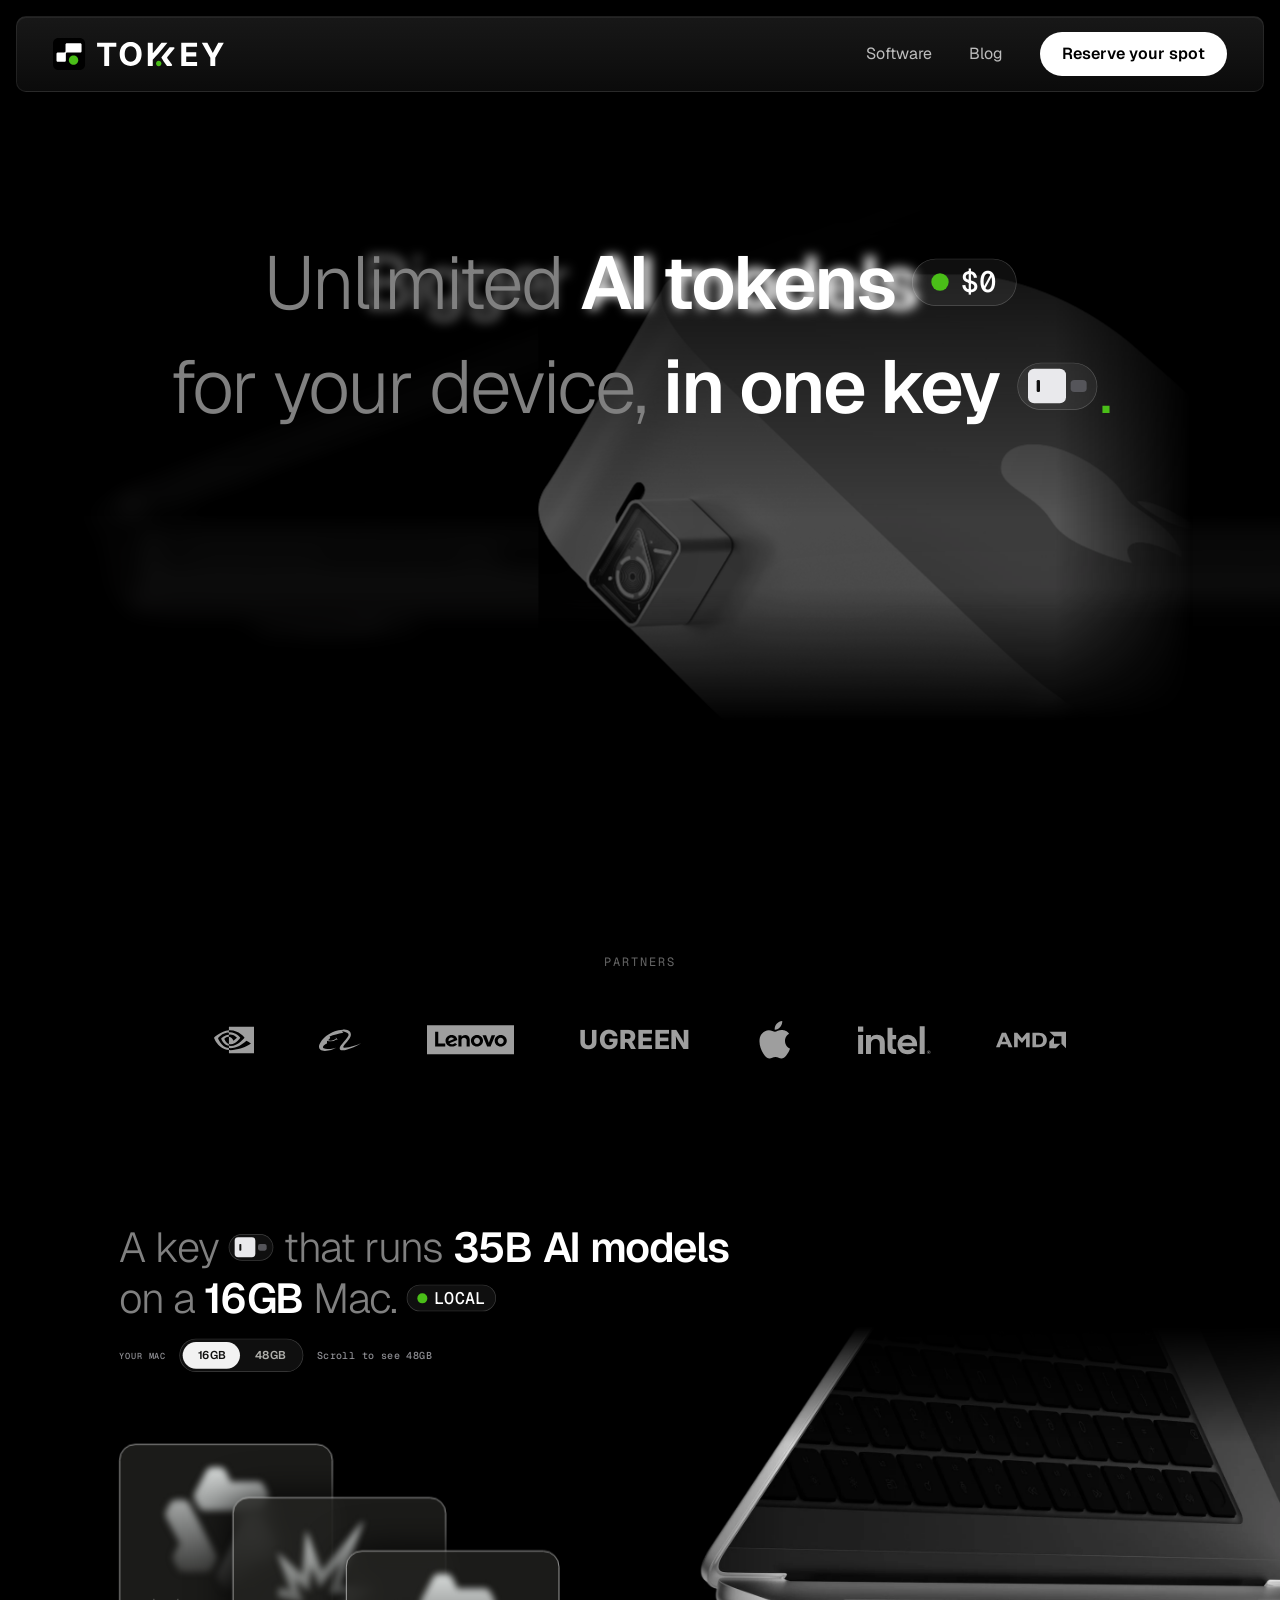
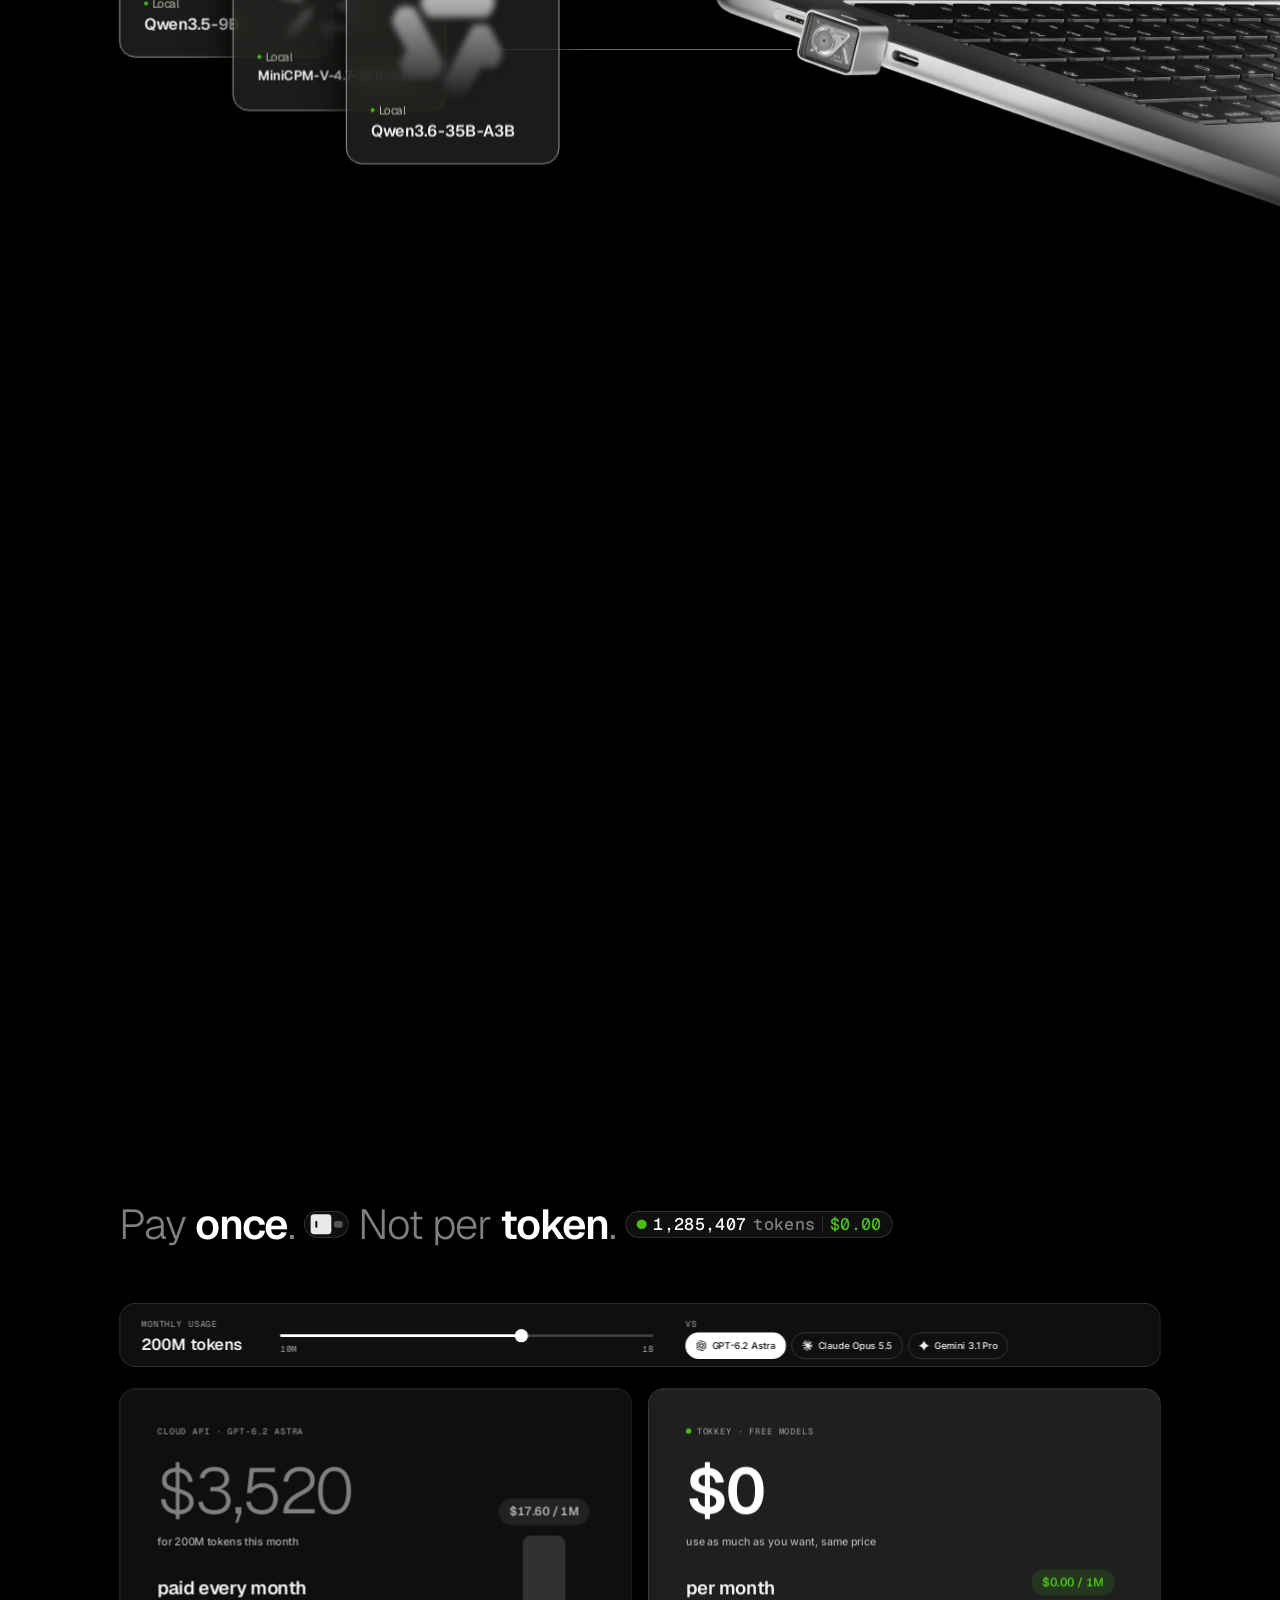
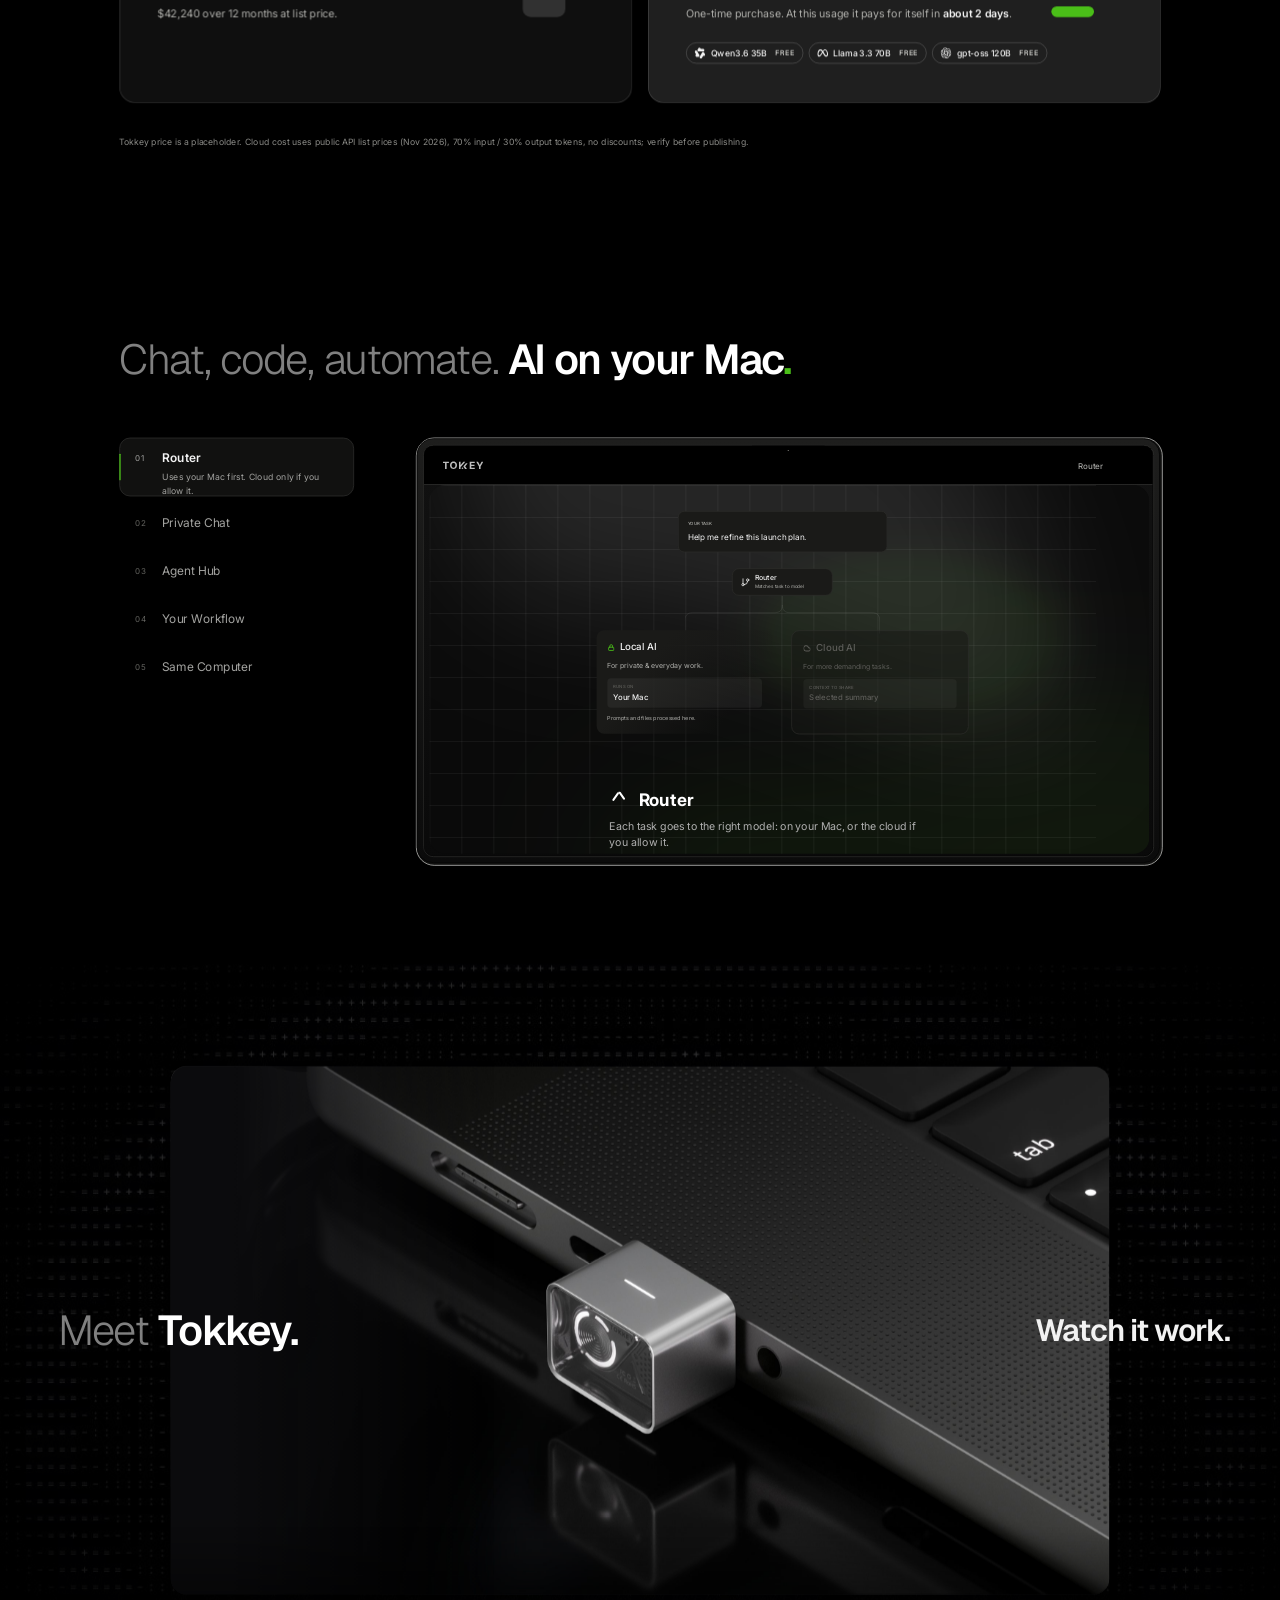
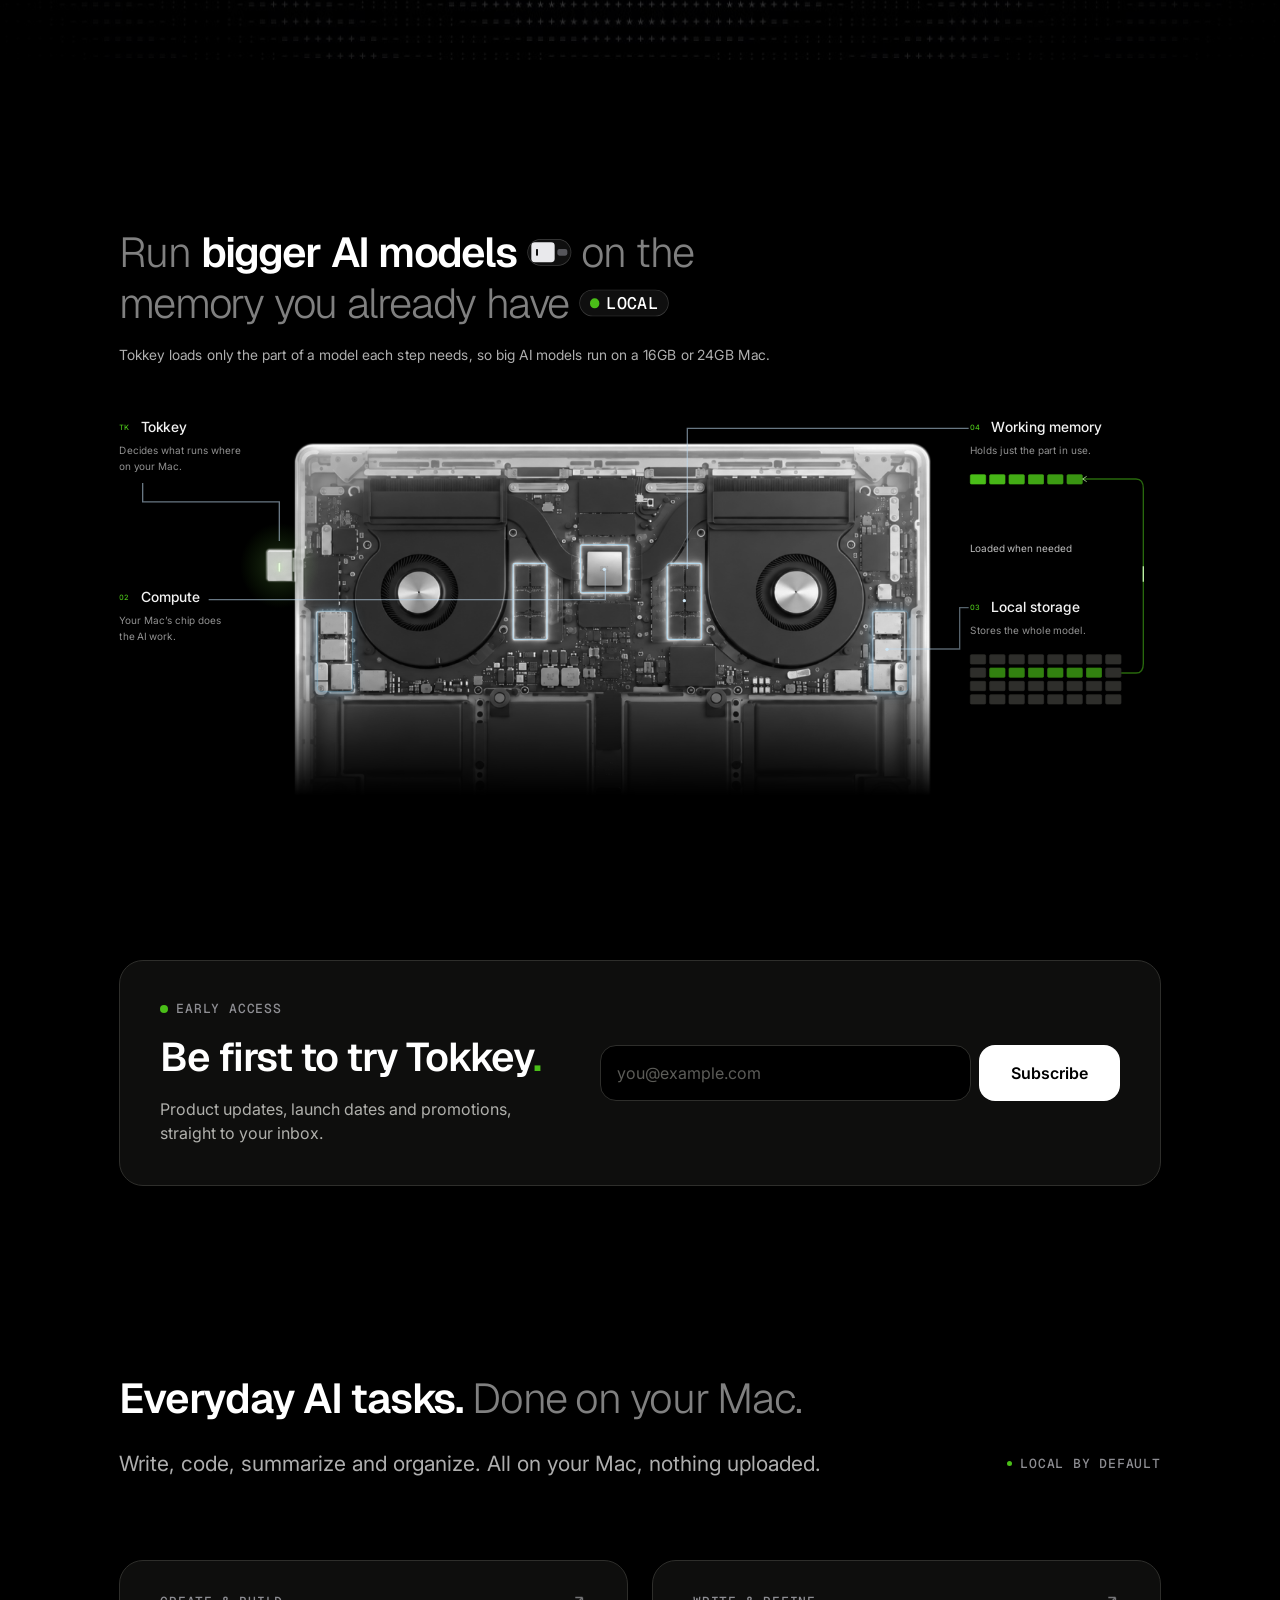
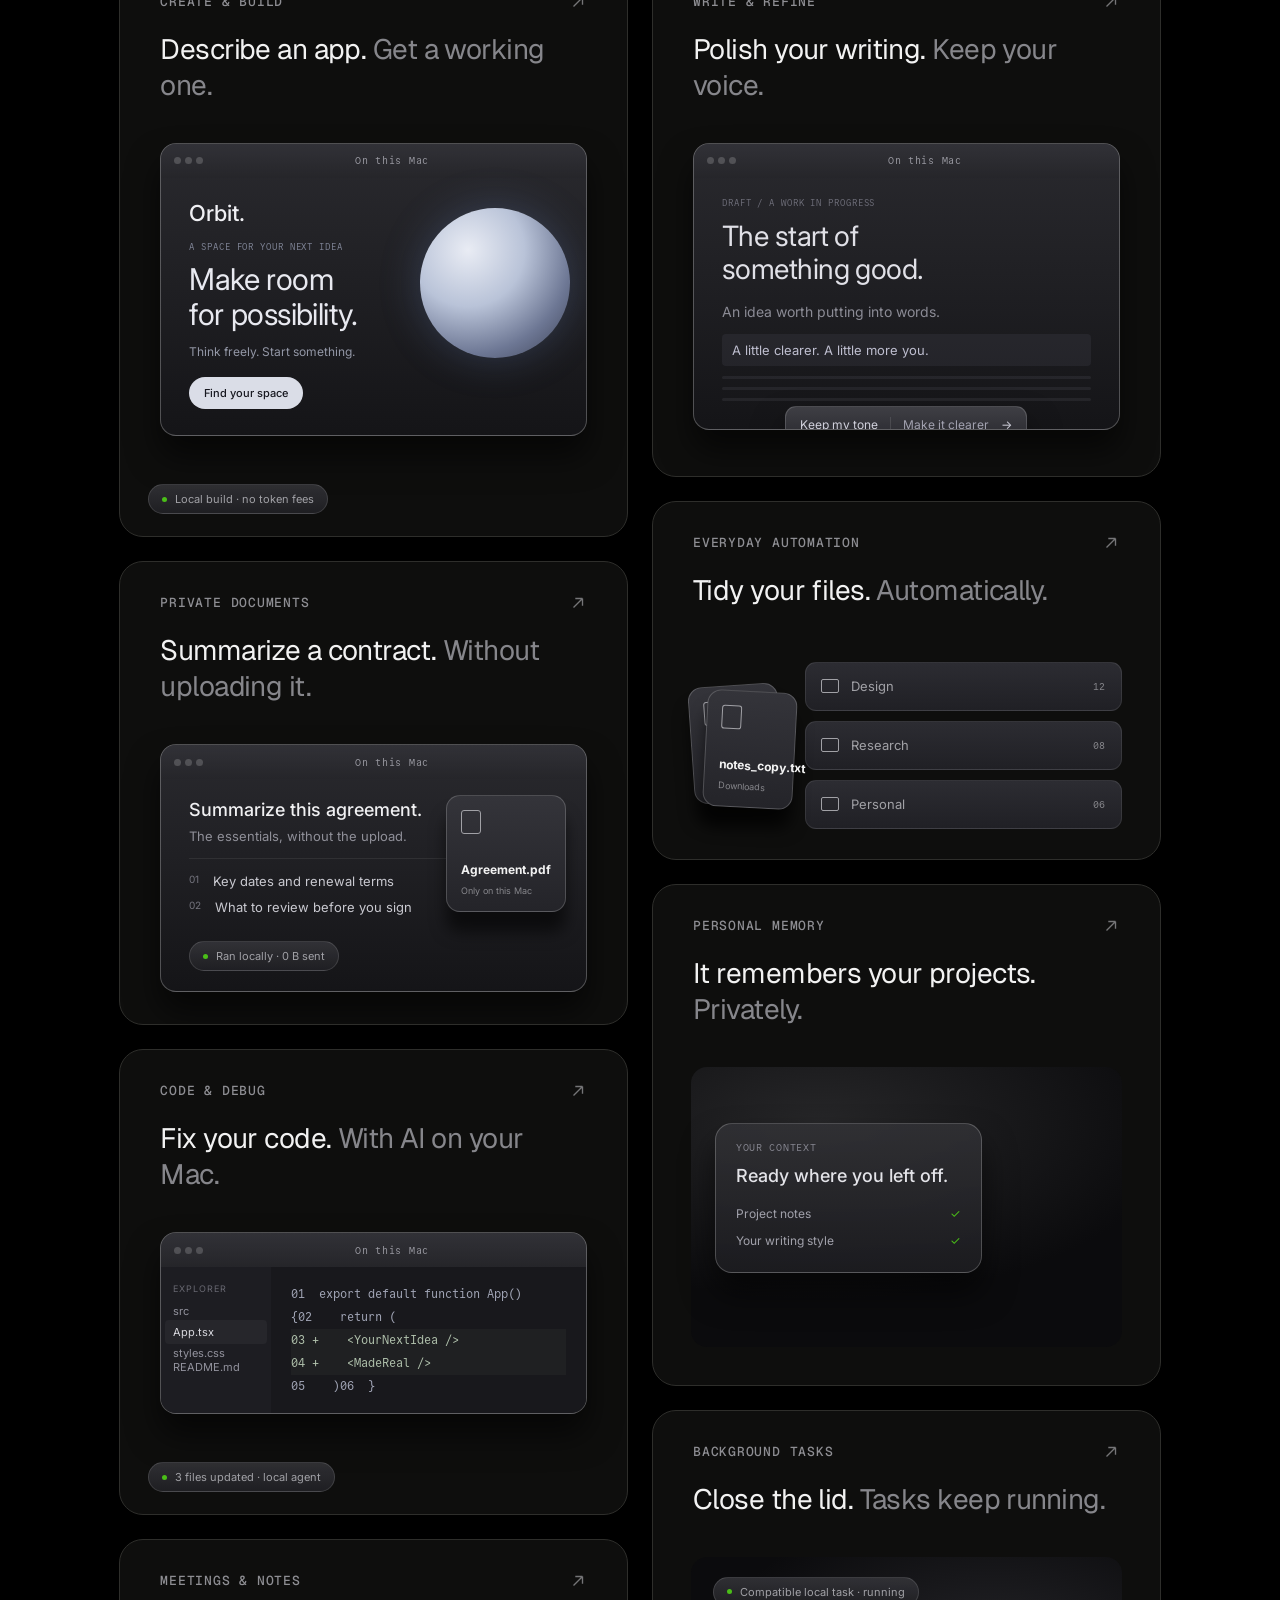
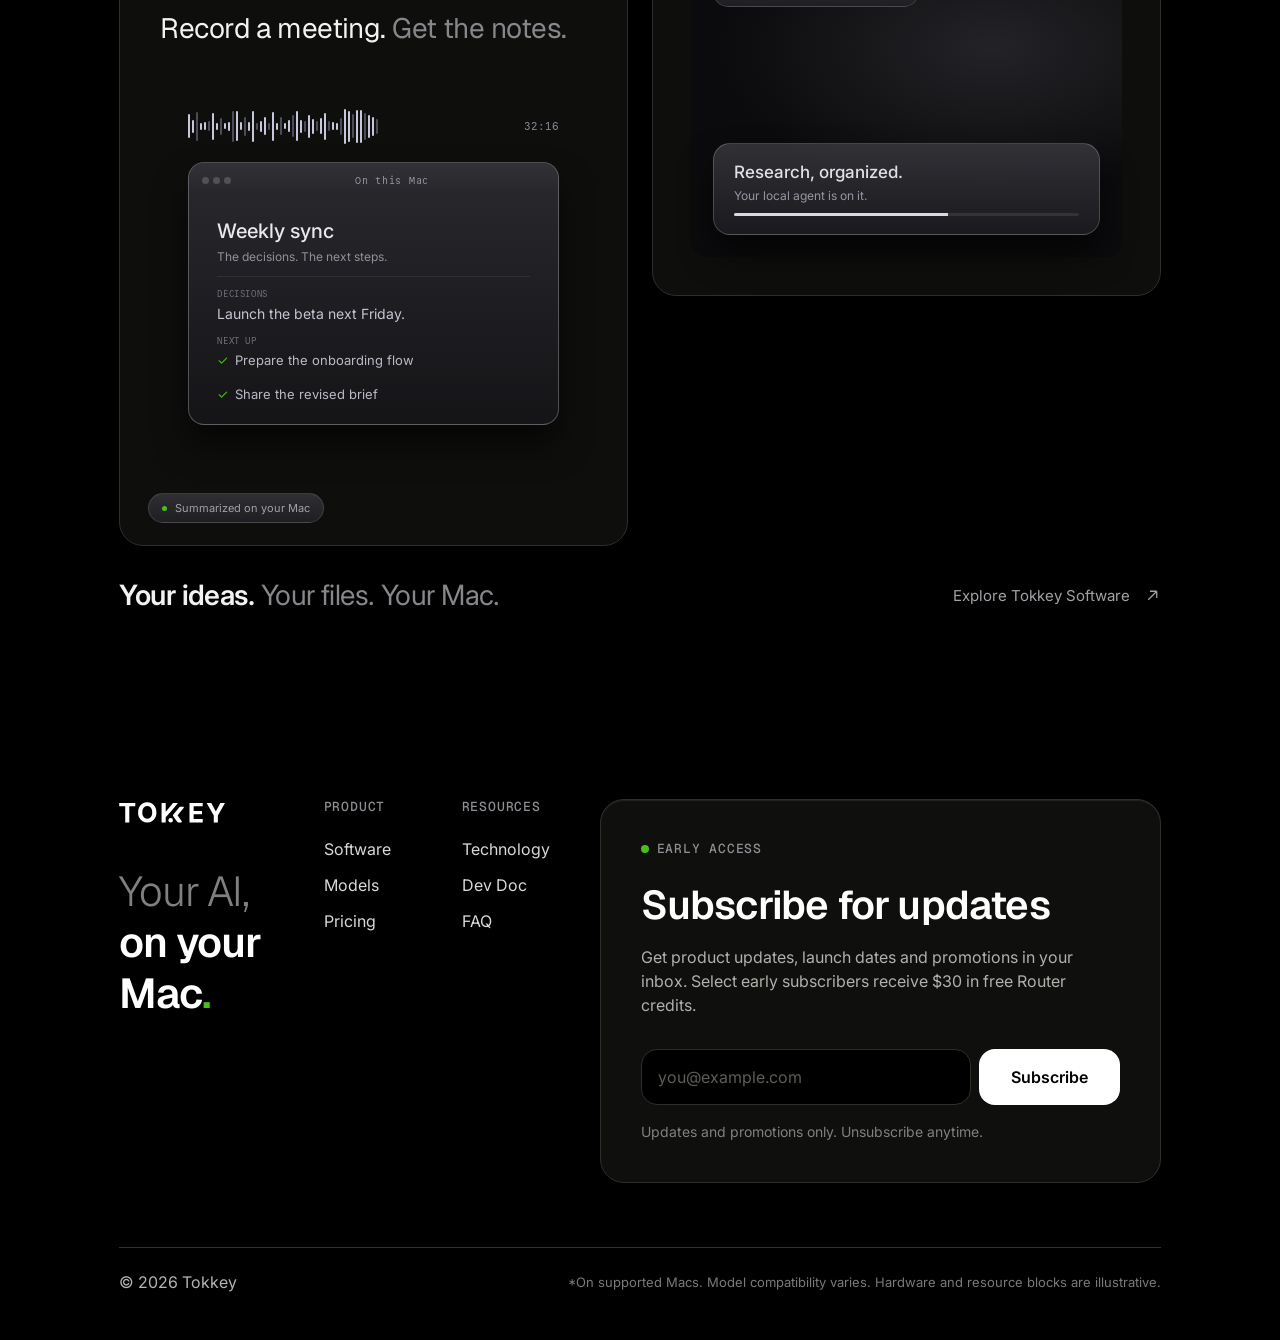
==== index.html @ 04f5c41a "Homepage v3: storyboard hero becomes the repo root Replace the root with the current homepage (Claud" ====
<!doctype html><html><head><meta charset=utf8><meta name=viewport content="width=device-width,initial-scale=1"><style>:root{color-scheme:light}body{margin:0;padding:0;font:14px -apple-system,BlinkMacSystemFont,sans-serif;background:#fff;color:#000}img{max-width:100%}[hidden]:not([hidden=until-found i]){display:none!important}
/* hero v4: Mac mini-style hero. Lid opens, camera pushes in on the key, cross-fades to the hand shot */
.t1{font-size:clamp(36px,5.8vw,108px)!important}
#hxB{position:absolute;inset:0;z-index:5;pointer-events:none;opacity:1}
#hxP{position:absolute;left:0;top:0;max-width:none;opacity:0;transform-origin:51.5% 49.2%;will-change:transform,opacity,filter}
#hxS{position:absolute;left:50%;bottom:6vh;transform:translateX(-50%);width:max-content;max-width:92vw;text-align:center;padding:20px 64px;background:radial-gradient(closest-side,rgba(0,0,0,.75),rgba(0,0,0,0))}
#hxS p{margin:0;opacity:0;text-shadow:0 2px 28px #000}
.hx-sl{font:600 clamp(22px,2.3vw,40px)/1.15 'Geist','Inter',sans-serif;letter-spacing:-.02em;color:#fff}
.hx-sl .gr{color:#4ABE18}
.hx-co{margin-top:10px!important;font:400 clamp(14px,1.1vw,18px)/1.4 'Inter',sans-serif;color:rgba(242,242,242,.7)}
#hxP{-webkit-mask-image:linear-gradient(to right,transparent 0,#000 14%);mask-image:linear-gradient(to right,transparent 0,#000 14%)}
@media (max-width:1023px){
 #awrap{display:none}
 #hxP{opacity:1;width:190vw;left:-47.85vw;top:calc(58svh - 52.19vw);transform:none}
 #hxS{bottom:84px;padding:12px 24px}#hxS p{opacity:1!important}
}
</style><link rel="stylesheet" href="https://fonts.googleapis.com/css2?family=Playfair+Display:ital,wght@0,400;1,400&family=Cormorant+Garamond:ital,wght@0,300;1,300&family=EB+Garamond:ital,wght@0,400;1,400&family=Bodoni+Moda:ital,opsz,wght@0,6..96,400;1,6..96,400&family=DM+Serif+Display:ital@0;1&family=Josefin+Slab:wght@300&family=Space+Grotesk:wght@300&family=Bebas+Neue&family=Courier+Prime:ital,wght@0,400;1,400&display=swap"><link href="https://fonts.googleapis.com/css2?family=Geist:wght@300;600&family=Geist+Mono:wght@500&family=Roboto+Mono:wght@400&display=swap" rel="stylesheet"></head><body>
<!doctype html><html lang="en"><head><meta charset="utf-8"><meta name="viewport" content="width=device-width,initial-scale=1">
<title>Tokkey — Own your intelligence</title>
<link href="https://fonts.googleapis.com/css2?family=Inter:wght@300;400;500;600;700&display=swap" rel="stylesheet">
<style>
@font-face{font-family:'Commit Mono';src:url('fonts/CommitMono-400-Regular.otf') format('opentype');font-weight:400;font-style:normal;font-display:swap}
@font-face{font-family:'Commit Mono';src:url('fonts/CommitMono-400-Italic.otf') format('opentype');font-weight:400;font-style:italic;font-display:swap}
@font-face{font-family:'Commit Mono';src:url('fonts/CommitMono-700-Regular.otf') format('opentype');font-weight:700;font-style:normal;font-display:swap}
@font-face{font-family:'Commit Mono';src:url('fonts/CommitMono-700-Italic.otf') format('opentype');font-weight:700;font-style:italic;font-display:swap}

:root{--g:#4ABE18;--gl:#C6F24E;--mu:#A1A1A6;--ai:linear-gradient(100deg,#FF9A62 0%,#FF5E9C 28%,#B678FF 55%,#5E9BFF 78%,#4FE3D4 100%);--mono:'Commit Mono',ui-monospace,monospace}
*{box-sizing:border-box;margin:0}html{background:#000;scroll-behavior:auto}
body{background:#000;color:#F5F5F7;font-family:Inter,system-ui,sans-serif;-webkit-font-smoothing:antialiased;overflow-x:hidden}
a{color:inherit;text-decoration:none}
nav{position:fixed;top:0;left:0;right:0;height:88px;padding:16px 48px 0;display:flex;align-items:center;z-index:60;color:#fff}
nav .logo{height:30px;display:block}nav ul{display:flex;gap:36px;list-style:none;margin-left:auto;margin-right:40px;font-size:15px}nav ul a{opacity:.72}nav ul a:hover{opacity:1}
.btn{display:inline-flex;align-items:center;gap:8px;height:44px;padding:0 22px;border-radius:99px;background:#fff;color:#111;font-weight:500;font-size:14.5px;border:0;cursor:pointer;font-family:inherit}
.btn.g{background:var(--gl);color:#13200A;box-shadow:0 0 50px rgba(198,242,78,.35)}
.btn.o{background:rgba(255,255,255,.1);color:#fff;border:1px solid rgba(255,255,255,.22);backdrop-filter:blur(20px)}
.ai{background:linear-gradient(95deg,#f3f7ff 0%,#bcd7ff 26%,#8fbfff 42%,#f6f9ff 62%,#ffffff 78%,#cfe2ff 100%);-webkit-background-clip:text;background-clip:text;color:transparent}
.gr{color:var(--gl)}
.mono{font:11.5px var(--mono);letter-spacing:.14em;text-transform:uppercase;color:var(--mu)}
.glass{background:linear-gradient(150deg,rgba(255,255,255,.12),rgba(255,255,255,.04));border:1px solid rgba(255,255,255,.16);backdrop-filter:blur(28px) saturate(1.4);-webkit-backdrop-filter:blur(28px) saturate(1.4);box-shadow:inset 0 1px 0 rgba(255,255,255,.2),0 30px 80px rgba(0,0,0,.5)}
.pin{position:relative}.st{position:sticky;top:0;height:100vh;overflow:hidden}
h1,h2{font-weight:600;letter-spacing:-.045em;line-height:1.02}
/* ---------- S1 + S2 ---------- */
#sx{height:100vh}
#A,#B{position:absolute;inset:0}
#A svg{position:absolute;inset:0;width:100%;height:100%}
#awrap{position:absolute;inset:0;will-change:transform}
.t1{position:absolute;left:0;right:0;top:36%;text-align:center;font-size:clamp(44px,7.6vw,128px);opacity:0;transform:translateY(24px);filter:blur(10px);will-change:opacity,transform}
.cap{position:absolute;left:0;right:0;bottom:7vh;text-align:center}
.heroin{position:absolute;left:0;right:0;top:15vh;text-align:center}
.heroin h1{font-size:clamp(18px,1.6vw,24px);font-weight:500;letter-spacing:-.01em;color:#d8d8dc}
.hint{position:absolute;left:50%;bottom:28px;transform:translateX(-50%);width:1px;height:46px;background:linear-gradient(#fff,transparent);opacity:.5;animation:hn 2s infinite}@keyframes hn{50%{transform:translateX(-50%) scaleY(.5)}}
#B{opacity:0}
#B .pers{position:absolute;inset:0;perspective:1700px;overflow:hidden}
.deck{position:absolute;left:50%;top:64%;width:1500px;height:900px;margin:-450px 0 0 -750px;transform:rotateX(56deg) rotateZ(-33deg);transform-style:preserve-3d;border-radius:46px;background:linear-gradient(135deg,#2b2b2e,#161618 60%);border:1px solid rgba(255,255,255,.13);box-shadow:0 0 0 2px #000,0 80px 140px rgba(0,0,0,.8)}
.keys{position:absolute;left:110px;top:70px;right:60px;height:520px;display:grid;grid-template-columns:repeat(14,1fr);grid-template-rows:repeat(6,1fr);gap:14px}
.keys i{border-radius:12px;background:linear-gradient(#17171a,#0b0b0c);box-shadow:0 3px 0 #000,inset 0 1px 0 rgba(255,255,255,.1)}
.keys i.f{height:60%;align-self:end}
.pad{position:absolute;left:520px;top:640px;width:520px;height:210px;border-radius:22px;background:linear-gradient(#1d1d20,#131315);border:1px solid rgba(255,255,255,.09)}
.port{position:absolute;left:-2px;top:250px;width:10px;height:70px;border-radius:5px;background:#050505}
.tk3{position:absolute;left:-130px;top:215px;width:150px;height:140px;transform-style:preserve-3d;transform:translateZ(46px)}
.tk3 .ff,.tk3 .fl{position:absolute}
.tk3 .top{position:absolute;inset:0;transform:translateZ(44px);border-radius:16px;background:linear-gradient(135deg,#e7e7ea,#a9a9ae 60%,#cfcfd3);box-shadow:inset 0 0 0 1px rgba(255,255,255,.4)}
.tk3 .end{position:absolute;left:0;top:0;width:140px;height:88px;transform-origin:0 0;transform:translateZ(44px) rotateY(0) ;}
#tkB{position:absolute;width:120px;height:120px;margin:-60px 0 0 -60px;z-index:4;left:57%;top:63%;pointer-events:none}
.cube{position:absolute;inset:0;border-radius:22px;background:linear-gradient(145deg,#f0f0f2,#9c9ca2 55%,#c9c9ce);box-shadow:inset 0 0 0 1px rgba(255,255,255,.5),0 24px 60px rgba(0,0,0,.7)}
.cube:before{content:"";position:absolute;inset:14px;border-radius:14px;background:linear-gradient(145deg,rgba(40,44,42,.92),rgba(10,12,11,.96));box-shadow:inset 0 0 0 1px rgba(255,255,255,.25)}
.cube b{position:absolute;left:50%;top:50%;width:44px;height:44px;margin:-22px 0 0 -22px;border-radius:50%;border:4px solid #fff;border-top-color:transparent;transform:rotate(-30deg);z-index:2;opacity:.95}
.cube em{position:absolute;left:50%;top:50%;width:10px;height:10px;margin:-5px 0 0 -5px;border-radius:50%;background:#C6F24E;box-shadow:0 0 16px #C6F24E;z-index:2}
#tkB .halo{position:absolute;left:50%;top:50%;width:520px;height:520px;margin:-260px 0 0 -260px;border-radius:50%;background:radial-gradient(circle,rgba(255,255,255,.5),rgba(255,255,255,0) 62%);opacity:0;z-index:-1}
.t2{position:absolute;left:7vw;top:15vh;font-size:clamp(40px,5.6vw,96px);opacity:0}
.ag{position:absolute;left:0;top:0;display:flex;align-items:center;gap:10px;padding:10px 18px 10px 10px;border-radius:99px;font-size:15px;font-weight:500;white-space:nowrap;opacity:0;z-index:5;will-change:transform,opacity}
.ag i{width:30px;height:30px;border-radius:50%;display:grid;place-items:center;font:600 12px var(--mono);font-style:normal;color:#0b0b0b}
/* ---------- S3 ---------- */
#s3{height:560vh}
#s3 .st{background:#000}
.wp{position:absolute;inset:0;opacity:.0}
.blob{position:absolute;border-radius:50%;filter:blur(120px)}
.lapwrap{position:absolute;left:50%;top:50%;width:min(1020px,76vw);transform:translate(-50%,-50%);perspective:2400px}
.lid{aspect-ratio:16/10.4;border:2px solid rgba(255,255,255,.2);border-bottom:0;border-radius:26px 26px 0 0;padding:14px;position:relative;transform-origin:50% 100%;background:rgba(255,255,255,.015);box-shadow:inset 0 0 0 1px rgba(0,0,0,.8),0 0 120px rgba(94,155,255,.12)}
.notch{position:absolute;left:50%;top:0;width:12%;height:22px;margin-left:-6%;background:#000;border-radius:0 0 12px 12px;border:1px solid rgba(255,255,255,.14);border-top:0;z-index:3}
.scr{position:absolute;inset:14px;border-radius:14px;overflow:hidden;background:radial-gradient(60% 70% at 15% 20%,rgba(94,155,255,.22),transparent 70%),radial-gradient(50% 60% at 85% 30%,rgba(182,120,255,.2),transparent 70%),radial-gradient(60% 50% at 60% 100%,rgba(79,227,212,.18),transparent 70%)}
.menubar{position:absolute;left:0;right:0;top:0;height:24px;padding:0 18px;display:flex;gap:16px;align-items:center;font-size:11px;color:#e8e8ec;opacity:.85;z-index:2}
.ui{position:absolute;left:3%;right:3%;top:44px;bottom:4%;display:grid;grid-template-columns:19% 40% 1fr;gap:12px}
.pn{border-radius:16px;padding:16px;font-size:12px;overflow:hidden}
.pn .h{font:10px var(--mono);letter-spacing:.1em;color:var(--mu);text-transform:uppercase;margin-bottom:12px}
.ses div{padding:8px 10px;border-radius:9px;color:#cfcfd4}.ses div.on{background:rgba(255,255,255,.12);color:#fff}
.bub{align-self:flex-end;background:rgba(255,255,255,.92);color:#111;padding:9px 14px;border-radius:14px;max-width:80%;margin-left:auto}
.chat{display:flex;flex-direction:column;gap:12px}.chat p{color:#cfcfd4;line-height:1.5}
.cmd{border-radius:14px;background:rgba(0,0,0,.35);border:1px solid rgba(255,255,255,.12);padding:12px 14px}
.cmd li{list-style:none;color:#d6d6da;padding:3px 0}.cmd li:before{content:"✓";color:var(--gl);margin-right:10px}
.cb{display:flex;gap:8px;margin-top:10px}.cb span{padding:6px 14px;border-radius:99px;background:rgba(255,255,255,.12)}.cb span.y{background:#fff;color:#111}
.inp{margin-top:auto;padding:12px 14px;border-radius:14px;background:rgba(255,255,255,.07);color:#8e8e94;display:flex;justify-content:space-between}
.doc h4{font-size:19px;letter-spacing:-.02em;font-weight:600;margin-bottom:6px}.doc p{color:#b9b9bf;line-height:1.5}.doc h5{font-size:12.5px;margin:14px 0 6px;font-weight:600}.doc li{list-style:none;color:#cfcfd4;padding:3px 0 3px 14px;position:relative}.doc li:before{content:"";position:absolute;left:0;top:10px;width:4px;height:4px;border-radius:50%;background:#8e8e94}
.base{height:16px;margin:0 -3%;border-radius:0 0 20px 20px;background:linear-gradient(#3a3a3e,#1b1b1d);border-top:1px solid rgba(255,255,255,.25);position:relative}.base:after{content:"";position:absolute;left:42%;right:42%;top:0;height:6px;border-radius:0 0 8px 8px;background:#0b0b0c}
.tasks{position:absolute;right:-1.5%;bottom:-6%;width:min(560px,50%);border-radius:22px;padding:8px;z-index:5}
.tk{display:flex;align-items:center;gap:12px;padding:12px 14px;border-radius:16px;background:rgba(255,255,255,.06);margin-bottom:6px;font-size:13px}
.tk b{font-weight:600;font-size:14px}.tk .m{display:flex;gap:16px;margin-top:8px;color:#9a9aa2;font-size:11.5px;align-items:center}.tk .m span em{font-style:normal;color:#fff;margin-left:6px}
.tk .sq{margin-left:auto;width:26px;height:26px;border-radius:8px;background:rgba(255,255,255,.14)}
.ct{font-size:13px;color:#9a9aa2;padding:8px 14px 10px}
.t3{position:absolute;left:0;right:0;top:9vh;text-align:center;font-size:clamp(34px,4.6vw,76px)}
/* ---------- S4 ---------- */
#s4{height:100vh}
.g4{position:absolute;inset:0;display:grid;grid-template-columns:minmax(300px,.8fr) 1.3fr;gap:3vw;align-items:center;padding:100px 5vw 40px}
.tags{display:grid;gap:14px}
.tag{border-radius:28px;padding:22px 26px;border:1px solid rgba(255,255,255,.14);background:rgba(255,255,255,.04);cursor:pointer;transition:.4s;backdrop-filter:blur(16px)}
.tag b{display:flex;align-items:center;gap:12px;font-size:clamp(19px,1.7vw,25px);letter-spacing:-.025em;font-weight:600;opacity:.6;transition:.3s}
.tag b i{width:8px;height:8px;border-radius:50%;background:#555;transition:.3s}
.tag p{max-height:0;opacity:0;overflow:hidden;color:#b9b9c0;line-height:1.5;font-size:15px;transition:.45s;margin:0}
.tag.on{background:rgba(255,255,255,.1);border-color:rgba(255,255,255,.32);box-shadow:0 30px 80px rgba(0,0,0,.5)}.tag.on b{opacity:1}.tag.on b i{background:var(--gl);box-shadow:0 0 14px var(--gl)}.tag.on p{max-height:120px;opacity:1;margin-top:12px}
.pro{font:600 10px var(--mono);padding:3px 8px;border-radius:99px;background:var(--ai);color:#000;margin-left:4px}
.vis{position:relative;height:min(64vh,640px)}
.lidtop{position:absolute;left:6%;right:2%;top:6%;bottom:6%;border-radius:30px;background:linear-gradient(150deg,#5a5a5e,#3c3c40 55%,#505054);border:1px solid rgba(255,255,255,.18);box-shadow:0 60px 120px rgba(0,0,0,.7),inset 0 1px 0 rgba(255,255,255,.3);overflow:hidden}
.tkside{position:absolute;left:0;top:44%;width:74px;height:74px;margin-top:-37px;z-index:5}
.tkside .cube{border-radius:14px}.tkside .cube:before{inset:9px;border-radius:9px}.tkside .cube b{width:26px;height:26px;margin:-13px 0 0 -13px;border-width:3px}.tkside .cube em{width:7px;height:7px}
.ring{position:absolute;left:0;top:44%;width:220px;height:220px;margin:-110px 0 0 -73px;border-radius:50%;pointer-events:none;z-index:4;transition:opacity .6s}
.sp{position:absolute;inset:0;opacity:0;transition:opacity .6s;padding:6%;display:flex;flex-direction:column;justify-content:center}
.sp.on{opacity:1}
.mb{margin:12px 0}.mb .l{display:flex;justify-content:space-between;font-size:14px;margin-bottom:8px;color:#e8e8ec}.mb .l span{color:#a1a1a6}
.bar{height:12px;border-radius:9px;background:rgba(255,255,255,.12);overflow:hidden}.bar i{display:block;height:100%;border-radius:9px;background:linear-gradient(90deg,#8ED64A,#4ABE18)}.bar.x i{background:rgba(255,255,255,.35)}
.st4{display:grid;gap:10px}.st4 div{display:flex;align-items:center;gap:14px;padding:14px 18px;border-radius:16px;background:rgba(0,0,0,.28);border:1px solid rgba(255,255,255,.1);font-size:15px}.st4 em{font-style:normal;margin-left:auto;font:11px var(--mono);color:#a1a1a6}.st4 i{width:12px;height:12px;border-radius:50%}
.big{font-size:clamp(34px,4vw,60px);letter-spacing:-.04em;font-weight:600;line-height:1.05}
.chip{display:inline-flex;gap:8px;align-items:center;padding:8px 14px;border-radius:99px;background:rgba(0,0,0,.35);border:1px solid rgba(255,255,255,.14);font:11.5px var(--mono);letter-spacing:.08em;text-transform:uppercase}.chip i{width:7px;height:7px;border-radius:50%;background:var(--gl);box-shadow:0 0 10px var(--gl);animation:pu 1.6s infinite}@keyframes pu{50%{opacity:.3}}
.mem{display:grid;grid-template-columns:repeat(3,1fr);gap:10px;margin-top:16px}.mem div{padding:14px;border-radius:14px;background:rgba(0,0,0,.28);border:1px solid rgba(255,255,255,.1);font-size:12.5px;color:#cfcfd4}.mem div b{display:block;color:#fff;font-size:14px;margin-bottom:4px}
/* ---------- S5/S6 light ---------- */
.lt{background:#dcdcdf;color:#111}.lt .st{background:radial-gradient(80% 70% at 50% 40%,#e9e9ec,#d3d3d7)}
.lt h2{font-size:clamp(40px,6.2vw,104px);color:#111;position:absolute;left:4.5vw;top:104px;z-index:3}
.seg{position:absolute;left:50%;bottom:6vh;transform:translateX(-50%);display:flex;gap:8px;z-index:6;padding:6px;border-radius:99px;background:rgba(255,255,255,.55);backdrop-filter:blur(20px);border:1px solid rgba(0,0,0,.08)}
.seg button{height:42px;padding:0 24px;border-radius:99px;border:0;background:transparent;color:#555;font:500 15px Inter,sans-serif;cursor:pointer;transition:.25s}
.seg button.on{background:#111;color:#fff}.seg a{display:inline-flex;align-items:center;height:42px;padding:0 22px;color:#555;font-size:15px;font-weight:500}
#s6{height:340vh}#sr{height:300vh}
.td{position:absolute;left:41%;top:64%;width:min(820px,56vw);transform:translate(-50%,-50%)}.td svg{width:100%;display:block;overflow:visible}
.td .dim{transition:opacity .5s}.hl{opacity:0}
.sl{position:absolute;right:4.5vw;font-size:clamp(20px,2.2vw,34px);font-weight:600;letter-spacing:-.03em;color:#111;display:flex;align-items:center;gap:12px;opacity:0;z-index:3}
.sl i{width:10px;height:10px;border-radius:50%;background:#4ABE18;box-shadow:0 0 14px #4ABE18}.sl.bad i{background:#bbb;box-shadow:none}
.sl small{display:block;font:11.5px var(--mono);letter-spacing:.12em;text-transform:uppercase;color:#777;font-weight:400;margin-top:4px}
.lap6{position:absolute;left:50%;top:63%;width:min(640px,46vw);aspect-ratio:16/10.2;transform:translate(-50%,-50%);border-radius:22px;background:linear-gradient(135deg,#7b7b7e,#58585b 55%,#6d6d70);box-shadow:inset 0 0 0 2px rgba(255,255,255,.18),0 50px 90px rgba(0,0,0,.25)}
.lap6:after{content:"";position:absolute;inset:0;border-radius:22px;background:linear-gradient(120deg,rgba(255,255,255,.25),transparent 40%)}
.tk6{position:absolute;left:-46px;top:16%;width:70px;height:110px;border-radius:12px;background:linear-gradient(145deg,#f2f2f4,#a4a4aa 60%,#d4d4d8);box-shadow:0 14px 30px rgba(0,0,0,.3);z-index:2;transition:.5s}
.tk6:before{content:"";position:absolute;inset:10px 8px;border-radius:8px;background:#151716}.tk6 em{position:absolute;left:50%;top:50%;width:9px;height:9px;margin:-4px;border-radius:50%;background:#C6F24E;box-shadow:0 0 14px #C6F24E}
.fl6{position:absolute;z-index:4;border-radius:22px;padding:18px 20px;font-size:14px;color:#111;background:linear-gradient(150deg,rgba(255,255,255,.62),rgba(255,255,255,.28));border:1px solid rgba(255,255,255,.7);backdrop-filter:blur(26px) saturate(1.3);box-shadow:0 24px 60px rgba(0,0,0,.14);will-change:transform,opacity}
.fl6 .mono{color:#6a6a70;margin-bottom:10px}.fl6 b{font-weight:600}
.cl{display:flex;justify-content:space-between;gap:20px;padding:9px 0;border-top:1px solid rgba(0,0,0,.08);font-size:14px}.cl:first-of-type{border:0}.cl span{color:#8a8a90;font:11.5px var(--mono)}
.demo{width:min(430px,30vw);right:5vw;top:44%}.demo pre{font:13px/1.55 var(--mono);white-space:pre-wrap;color:#222;margin:0;min-height:112px}
.demo .stats{display:flex;gap:8px;margin-top:12px;flex-wrap:wrap}.demo .stats span{padding:6px 11px;border-radius:99px;background:rgba(255,255,255,.55);font:11px var(--mono);letter-spacing:.06em}.demo .stats .g{background:#C6F24E;color:#142008}
.cloud{width:min(330px,26vw);left:5vw;top:46%}.cloud2{width:min(300px,24vw);right:6vw;top:62%}
/* ---------- S7 wall ---------- */
#s7{background:#f5f5f7;color:#111;padding:140px 4.5vw 160px;position:relative}
#s7 .mono{color:#6e6e73}#s7 h2{font-size:clamp(46px,7.4vw,124px);margin:18px 0 26px;color:#111}
#s7 .why{display:grid;grid-template-columns:repeat(4,1fr);gap:0;margin:56px 0 90px;border-top:1px solid #d2d2d7}
#s7 .why div{padding:26px 24px 0 0;font-size:15px;color:#555;line-height:1.5}#s7 .why b{display:block;font-size:22px;letter-spacing:-.02em;color:#111;margin-bottom:8px}
.wall{margin-top:60px;columns:3;column-gap:20px}.q{break-inside:avoid;margin:0 0 20px;padding:22px 24px;border-radius:26px;background:#fff;border:1px solid #e3e3e8;opacity:0;transform:translateY(40px);transition:opacity .8s,transform .8s cubic-bezier(.2,.7,.2,1)}
.q.in{opacity:1;transform:none}.q .h{display:flex;align-items:center;gap:12px;margin-bottom:12px}.q .av{width:42px;height:42px;border-radius:50%;display:grid;place-items:center;font-weight:600;font-size:15px;color:#fff}
.q .h b{display:block;font-size:15.5px}.q .h span{font-size:14px;color:#86868b}.q p{font-size:16.5px;line-height:1.5;color:#222}.q .x{margin-left:auto;color:#aaa;font-size:14px}
.q.hi{background:#111;color:#fff;border-color:#111}.q.hi p{color:#f2f2f2;font-size:21px;letter-spacing:-.02em;line-height:1.35}.q.hi .h span{color:#a1a1a6}.q.hi .x{color:#666}
.note7{font:11.5px var(--mono);color:#8a8a90;letter-spacing:.06em;margin-top:34px}
/* ---------- S8 rent ---------- */
#s8{background:#000;position:relative;padding:0 0 140px}
#s8 .rent{height:240vh;position:relative}#s8 .rent .st{display:block}
#s8 h2{position:absolute;left:4.5vw;top:104px;font-size:clamp(40px,6.4vw,108px);z-index:3}
#dm{position:absolute;inset:0;width:100%;height:100%}
.rl{position:absolute;font:11.5px var(--mono);letter-spacing:.14em;text-transform:uppercase;color:#8a8a90}
.rtxt{position:absolute;left:58%;top:42%;max-width:380px;font-size:clamp(17px,1.6vw,23px);line-height:1.4;color:#e8e8ec;opacity:0}.pay{position:absolute;font-weight:600;font-size:17px;opacity:0}
.apps{position:relative;padding:150px 4.5vw 0;text-align:center}.apps h3{font-size:clamp(34px,4.6vw,72px);letter-spacing:-.045em;line-height:1.05;font-weight:600}
.agrid{position:relative;max-width:980px;margin:70px auto 0;display:grid;grid-template-columns:repeat(5,1fr);gap:22px;padding:40px;border-radius:36px;background:linear-gradient(#0e0f10,#070808);border:1px solid #1d1f20;overflow:hidden}
.agrid:before{content:"";position:absolute;inset:0;background-image:radial-gradient(rgba(255,255,255,.08) 1px,transparent 1px);background-size:22px 22px}
.ap2{position:relative;aspect-ratio:1;border-radius:22px;display:grid;place-items:center;background:#17181a;border:1px solid #26282a;font-size:12px;color:#c8c8cc;opacity:0;transform:scale(.6);transition:opacity .6s,transform .7s cubic-bezier(.2,.8,.2,1)}
.ap2.in{opacity:1;transform:none}.ap2 i{width:42%;aspect-ratio:1;border-radius:12px;display:grid;place-items:center;font:600 18px Inter;font-style:normal;color:#0b0b0b;margin-bottom:18px}.ap2 span{position:absolute;bottom:12px;left:0;right:0}
.ap2.c{grid-column:3;grid-row:2;background:linear-gradient(145deg,#2a2d2a,#101110);border-color:#4ABE18;box-shadow:0 0 70px rgba(74,190,24,.35)}.ap2.c i{background:linear-gradient(145deg,#f0f0f2,#9c9ca2)}
.apps .sub{color:#a1a1a6;font-size:19px;margin-top:22px}
@media(max-width:900px){.wall{columns:1}#s7 .why{grid-template-columns:1fr 1fr}.demo,.cloud,.cloud2{display:none}.agrid{grid-template-columns:repeat(3,1fr);padding:18px;gap:12px}.ap2.c{grid-column:2;grid-row:auto}.sl{display:none}}

/* s9 s10 faq */
#s9{background:#000;padding:140px 4.5vw 0;position:relative}
.pbox{max-width:1000px;margin:0 auto;border-radius:36px;background:linear-gradient(#141416,#0c0c0d);border:1px solid #232326;padding:70px 6vw;text-align:center}
.lk{width:64px;height:64px;margin:0 auto 34px;color:#C6F24E;filter:drop-shadow(0 0 22px rgba(198,242,78,.4))}.lk svg{width:100%;height:100%;stroke-width:1.4}
.pbox h3{font-size:clamp(26px,3vw,40px);letter-spacing:-.03em;font-weight:600}.pbox p{margin-top:22px;font-size:clamp(17px,1.7vw,24px);line-height:1.45;color:#6e6e73;font-weight:500}.pbox p b{color:#fff;font-weight:600}
#s9 h2{font-size:clamp(44px,7.4vw,124px);margin:130px 0 0;text-align:center}
.wl{background:#fff;color:#111;border-radius:36px;max-width:1100px;margin:90px auto 0;padding:80px 4vw 70px;text-align:center}
.wl h3{font-size:clamp(28px,3.4vw,48px);letter-spacing:-.035em;line-height:1.15;font-weight:600}.wl h3 span{color:#4ABE18}.wl>p{max-width:760px;margin:26px auto 0;font-size:15px;line-height:1.6;color:#666}
.pcs{display:grid;grid-template-columns:repeat(3,1fr);gap:20px;margin-top:56px;text-align:left}
.pc{border:1px solid #e4e4e8;border-radius:22px;padding:22px 22px 0;overflow:hidden;display:flex;flex-direction:column;background:#fff}.ph{display:flex;align-items:center;gap:14px}.ph u{width:48px;height:48px;border-radius:14px;background:#e8f6e4;color:#2f9a12;display:grid;place-items:center;flex:none}.ph u svg{width:26px}.ph b{font-size:18px;letter-spacing:-.02em;line-height:1.2}
.pc p{font-size:13.5px;line-height:1.55;color:#666;margin:16px 0 20px}.pv{margin-top:auto;height:150px;margin-inline:-22px;background:linear-gradient(#eef3ec,#dfe8dc);position:relative;display:grid;place-items:center;overflow:hidden}
.v1{position:relative;width:110px;height:100px;border:2px solid #4ABE18;border-radius:50% 50% 46% 46%/30% 30% 70% 70%;background:rgba(74,190,24,.12);box-shadow:0 0 40px rgba(74,190,24,.4);display:flex;gap:6px;align-items:center;justify-content:center}.v1 b{width:12px;height:12px;border-radius:3px;background:#4ABE18}
.v2{display:grid;gap:7px;width:70%}.v2 span{display:flex;justify-content:space-between;padding:9px 12px;border-radius:10px;background:#fff;font-size:12px;box-shadow:0 4px 14px rgba(0,0,0,.08)}.v2 em{font-style:normal;color:#999;font-family:var(--mono)}.v2 .ok{background:#C6F24E}.v2 .ok em{color:#142008}
.v3{width:70%;border-radius:12px;background:#111;height:90px;position:relative;box-shadow:0 14px 30px rgba(0,0,0,.25)}.v3 span{position:absolute;right:-14px;top:-14px;padding:7px 13px;border-radius:99px;background:rgba(255,255,255,.85);font:11px var(--mono);backdrop-filter:blur(10px)}.v3 i{position:absolute;left:50%;top:50%;width:26px;height:26px;margin:-13px;border-radius:50%;background:#4ABE18;box-shadow:0 0 30px #4ABE18}
#s10{background:#d9d9dc;color:#111;padding:150px 4.5vw 150px;margin-top:140px;position:relative}
#s10 h2{font-size:clamp(40px,6.2vw,104px);max-width:1200px}#s10 h2 span{color:#6e6e73}
#s10 .big2{font-size:clamp(34px,4.6vw,76px);letter-spacing:-.045em;font-weight:600;margin-top:40px}
.mc{display:grid;grid-template-columns:1.1fr 1fr;gap:5vw;margin-top:80px;align-items:center}
.mcv{background:#f3f3f5;border-radius:34px;padding:38px}.mcv .row{margin:0 0 26px}.mcv .row:last-child{margin:0}.mcv .l{display:flex;justify-content:space-between;font-size:15px;margin-bottom:10px}.mcv .l span{font:12px var(--mono);color:#777}
.mcv .tr{height:22px;border-radius:12px;background:#dadadd;position:relative;overflow:hidden}.mcv .tr i{position:absolute;left:0;top:0;bottom:0;border-radius:12px;width:0;transition:width 1.4s cubic-bezier(.2,.8,.2,1)}
.mcv .tr .a{background:#9a9a9f}.mcv .tr .b{background:linear-gradient(90deg,#8ED64A,#4ABE18)}.mcv .mk{position:absolute;top:0;bottom:0;width:2px;background:#111}
.mcv small{display:block;margin-top:22px;font:11.5px var(--mono);color:#777}
.tg{display:grid;grid-template-columns:1fr 1fr;gap:14px}.tg div{padding:22px;border-radius:22px;background:rgba(255,255,255,.6);border:1px solid rgba(255,255,255,.8);font-size:15px;color:#444}.tg b{display:block;font-size:20px;letter-spacing:-.02em;color:#111;margin-bottom:6px}
#faq{background:#000;padding:150px 4.5vw 120px}#faq h2{font-size:clamp(44px,6vw,100px);margin-bottom:60px}.fqw{max-width:1000px;border-top:1px solid #26262a}
.fq{border-bottom:1px solid #26262a}.fq summary{list-style:none;display:flex;justify-content:space-between;align-items:center;padding:28px 4px;font-size:clamp(18px,1.8vw,24px);letter-spacing:-.02em;cursor:pointer}.fq summary::-webkit-details-marker{display:none}.fq summary i{font-style:normal;font-size:28px;color:#8a8a90;transition:.3s}.fq[open] summary i{transform:rotate(45deg);color:#C6F24E}
.fq p{padding:0 60px 30px 4px;color:#a1a1a6;font-size:17px;line-height:1.6;max-width:820px}
@media(max-width:900px){.pcs,.mc{grid-template-columns:1fr}.tg{grid-template-columns:1fr}.fq p{padding-right:4px}}
.cube{background:url(tokkey.png) center/contain no-repeat!important;box-shadow:none!important;border-radius:0!important}.cube:before,.cube b,.cube em{display:none!important}
#tkB{width:210px;height:158px;margin:-79px 0 0 -105px}.tkside{width:120px;height:90px;margin-top:-45px}
#sx .ai{background:none;color:#fff}#sx .gr{color:#fff}
.btn.g{background:#fff;color:#111;box-shadow:0 0 50px rgba(255,255,255,.28)}
.tk6{background:url(tokkey.png) center/contain no-repeat;width:90px;height:68px;box-shadow:none;border-radius:0;background-color:transparent;filter:drop-shadow(0 14px 22px rgba(0,0,0,.4))}.tk6:before,.tk6 em{display:none}
/* end */
#end{min-height:100vh;display:flex;flex-direction:column;align-items:center;justify-content:center;text-align:center;padding:120px 24px;position:relative;overflow:hidden}
#end .orb{position:absolute;left:50%;top:50%;width:900px;height:900px;margin:-450px 0 0 -450px;border-radius:50%;background:conic-gradient(from 0deg,#FF9A62,#FF5E9C,#B678FF,#5E9BFF,#4FE3D4,#4ABE18,#FF9A62);filter:blur(130px);opacity:.26}
#end>*{position:relative}
#end h2{font-size:clamp(46px,8vw,132px)}
footer{display:flex;justify-content:space-between;padding:28px 48px 40px;color:#8a8a90;font-size:13px;align-items:center;border-top:1px solid #1c1c1e}footer .logo{height:22px;color:#fff}
@media(max-width:900px){nav{padding:12px 16px 0}nav ul{display:none}nav .btn{margin-left:auto}.ui{grid-template-columns:1fr}.ui .ses,.ui .doc{display:none}.tasks{width:90%;right:5%}.g4{grid-template-columns:1fr;padding-top:90px;align-content:start}.vis{height:44vh}.deck{transform:rotateX(56deg) rotateZ(-33deg) scale(.55)}footer{flex-direction:column;gap:10px}.t3{top:14vh}}

/* ===== 3D renders ===== */
#vc{position:absolute;inset:0;width:100%;height:100%;object-fit:contain;opacity:0}
#vsvg{position:absolute;inset:0;width:100%;height:100%;pointer-events:none}
#plug{position:absolute;inset:0;background:url(plug.webp) center/cover no-repeat}
#plug:after{content:"";position:absolute;inset:0;background:linear-gradient(90deg,rgba(0,0,0,.78),rgba(0,0,0,.25) 48%,rgba(0,0,0,0) 70%),linear-gradient(0deg,rgba(0,0,0,.5),rgba(0,0,0,0) 30%)}
#tkB .cube{display:none}
.lapwrap{width:min(1700px,118vw);aspect-ratio:16/9;perspective:none;top:calc(65.5% + 52px)}.t3{z-index:7;top:7.5vh}
.limg{position:absolute;inset:0;width:100%;height:100%;pointer-events:none}
.lid{position:absolute!important;left:28.3%;top:11.6%;width:1000px;height:645px;aspect-ratio:auto;transform-origin:0 0;border:0!important;border-radius:0!important;padding:0!important;background:none!important;box-shadow:none!important}
.lid .scr{inset:0!important;border-radius:4px;background:rgba(0,0,0,.28)!important}
.base{display:none}
.tasks{right:24%;bottom:12%}
.lidtop{left:2%!important;right:auto!important;top:50%!important;bottom:auto!important;width:98%;aspect-ratio:1800/1237;transform:translateY(-50%);background:none!important;border:0!important;box-shadow:none!important;border-radius:0!important;overflow:visible!important}
.lidtop:before{content:"";position:absolute;inset:0;background:url(lid.png) center/100% 100% no-repeat;filter:drop-shadow(0 50px 70px rgba(0,0,0,.75)) brightness(.66)}
.lidtop .sp{inset:12% 7% 12% 13%;padding:5%;background:rgba(10,10,12,.55);-webkit-backdrop-filter:blur(18px);backdrop-filter:blur(18px);border:1px solid rgba(255,255,255,.12);border-radius:22px}
.lidtop .ring{left:3.2%;top:28.5%;margin:-110px 0 0 -110px}
.tkside{display:none}

/* hero flow bg */
#flow{filter:hue-rotate(52deg) saturate(1.15) brightness(1.18) contrast(1.05);position:absolute;inset:-4%;background:url(flow.webp) center/cover no-repeat;opacity:0;animation:flw 46s ease-in-out infinite alternate}
@keyframes flw{from{transform:scale(1.06) translate(-2%,1%)}to{transform:scale(1.06) translate(2%,-1.5%)}}
#fdots{position:absolute;inset:0;width:100%;height:100%;mix-blend-mode:screen;opacity:0}

.ag{padding:9px 26px 9px 9px;gap:14px;font-size:18px;font-weight:500;letter-spacing:-.01em;background:linear-gradient(150deg,rgba(255,255,255,.12),rgba(255,255,255,.04));border:1px solid rgba(255,255,255,.2)}
.ag i{width:44px;height:44px;background:rgba(255,255,255,.1)!important;border:1px solid rgba(255,255,255,.16);display:grid;place-items:center}
.ag i svg{width:24px;height:24px;display:block}
#bas{position:absolute;inset:0;width:100%;height:100%;z-index:3;pointer-events:none;mix-blend-mode:screen}

/* screen3 redesign (cream cards + dark glass pills) */
.lid .scr{background:radial-gradient(62% 58% at 50% 46%,rgba(28,104,108,.5),rgba(10,40,44,.28) 55%,transparent 78%),linear-gradient(#060b0b,#081111)!important}
.sdots{position:absolute;inset:0;background-image:radial-gradient(rgba(190,255,240,.16) 1px,transparent 1.3px);background-size:9px 9px;-webkit-mask-image:radial-gradient(70% 70% at 50% 46%,#000,transparent 85%);mask-image:radial-gradient(70% 70% at 50% 46%,#000,transparent 85%)}
.c2{position:absolute;background:#f5f0e8;color:#1c1c1a;border-radius:18px;box-shadow:0 30px 60px rgba(0,0,0,.45),inset 0 0 0 1px rgba(255,255,255,.6);font-family:Inter,sans-serif}
.c2 h3{font-size:18px;font-weight:600;letter-spacing:-.02em}.c2 p{font-size:10.5px;color:#7d7b75;line-height:1.4;margin-top:3px}
.c2 .ch{display:flex;justify-content:space-between;gap:12px;align-items:flex-start;padding:16px 18px 12px}
.gb{font-size:10.5px;padding:5px 12px;border-radius:99px;background:#e6e1d8;color:#33322f;white-space:nowrap}
.cm{left:34px;top:48px;width:340px;padding-bottom:4px}.cm .ch{padding:14px 16px 8px}.cm .ch p{font-size:9.5px}
.mr{display:flex;align-items:center;gap:11px;padding:7px 16px;border-top:1px solid rgba(0,0,0,.06)}.mr div{flex:1}.mr b{font-size:12.5px;display:block;font-weight:600}.mr small{font-size:9.5px;color:#8b8a85}.mr.on{background:rgba(150,205,110,.2)}
.cb{width:22px;height:22px;border-radius:7px;border:1.5px solid rgba(0,0,0,.28);background:rgba(0,0,0,.03);flex:none;display:block}.cb.g{border-color:#7fc454;background:rgba(127,196,84,.15)}
.rn{font-size:10.5px;padding:5px 12px;border-radius:99px;background:#dcf2a8;color:#2c3f10;display:flex;align-items:center;gap:6px}.rn u,.bl u,.mp u{width:6px;height:6px;border-radius:50%;background:#4ABE18;display:block}
.cc{left:218px;top:262px;width:470px;padding:14px 22px 14px;text-align:center}.cc .big{margin:0 auto 6px;width:28px;height:28px;border-radius:9px}.cc h3{font-size:22px}.cc p{font-size:11.5px}
.bl{display:flex;gap:18px;justify-content:center;margin-top:8px;font-size:10px;color:#55534e}.bl span{display:flex;align-items:center;gap:6px}
.inp2{margin-top:12px;border-radius:14px;background:#ebe6dd;padding:12px 14px;text-align:left;font-size:10.5px;color:#8b8a85;min-height:70px;display:flex;flex-direction:column;justify-content:space-between}
.ir{display:flex;align-items:center;gap:8px}.mp{margin-left:auto;display:flex;align-items:center;gap:6px;font-size:10px;padding:5px 11px;border-radius:99px;background:#f5f0e8;color:#33322f}.sn{width:22px;height:22px;border-radius:50%;background:#111;display:block}
.ft{margin-top:8px;font:8.5px var(--mono);color:#98968f;text-align:left}
.cr{left:672px;top:92px;width:296px;padding-bottom:16px}.cr .ch{padding-bottom:10px}
.tg{width:38px;height:22px;border-radius:99px;background:#4ABE18;position:relative;flex:none;display:block}.tg:after{content:"";position:absolute;right:3px;top:3px;width:16px;height:16px;border-radius:50%;background:#fff}
.rb{display:grid;grid-template-columns:1fr 1fr;gap:8px;padding:0 14px}.rb>div{background:#ece7de;border-radius:12px;padding:10px}.rb em{font:8px var(--mono);font-style:normal;letter-spacing:.08em;color:#8b8a85}.rb p{font-size:9px;margin:4px 0 8px}
.rm{display:flex;align-items:center;gap:7px;background:#f7f3ec;border-radius:9px;padding:7px}.rm .cb{width:18px;height:18px;border-radius:6px}.rm b{font-size:10.5px;font-weight:600;line-height:1.2}.rm small{display:block;font-weight:400;font-size:8.5px;color:#8b8a85}
.fp{position:absolute;display:flex;align-items:center;gap:8px;padding:9px 16px 9px 12px;border-radius:99px;background:linear-gradient(90deg,rgba(14,20,20,.82),rgba(14,20,20,.62));border:1px solid rgba(255,255,255,.14);backdrop-filter:blur(10px);-webkit-backdrop-filter:blur(10px);font-size:11.5px;font-weight:500;color:#f2f2f2;box-shadow:0 14px 34px rgba(0,0,0,.45);z-index:3;white-space:nowrap}
.fp u{width:8px;height:8px;border-radius:50%;background:#7fd6c6;display:block}.fp u.gr{background:#4ABE18}.fp u.bl2{background:#8aa8ff}.fp em{font:9.5px var(--mono);font-style:normal;color:#8fb7b0}
.tasks2{position:absolute;left:34px;right:34px;bottom:22px;border-radius:18px;padding:7px;background:rgba(14,18,20,.78);border:1px solid rgba(255,255,255,.1);backdrop-filter:blur(18px);-webkit-backdrop-filter:blur(18px);box-shadow:0 20px 50px rgba(0,0,0,.5);z-index:4;color:#e8e8ea;font-family:Inter,sans-serif}
.tr{display:flex;align-items:center;gap:14px;padding:8px 14px;border-radius:12px;background:rgba(255,255,255,.04);margin-bottom:6px;font-size:12px}
.tr .tx{display:flex;align-items:center;gap:10px;flex:1}.tr b{font-size:13px;font-weight:600}.tl{color:#7fd6c6}.ch2{font-size:10.5px;padding:3px 10px;border-radius:99px;background:rgba(255,255,255,.1);color:#cfd3d3}.mu{font-size:11px;color:#8d9393}
.mt{display:flex;gap:16px;font:10.5px var(--mono);color:#8d9393;align-items:center}.mt span{display:flex;align-items:center;gap:6px}.mt svg{width:40px;height:10px}.mt em{font-style:normal;color:#fff}
.stp{width:24px;height:24px;border-radius:8px;background:rgba(255,255,255,.14);display:block;flex:none}.chv{width:8px;height:8px;border-top:1.5px solid #8d9393;border-right:1.5px solid #8d9393;transform:rotate(45deg);display:block;flex:none}
.ic{width:14px;height:11px;border:1.5px solid #8d9393;border-radius:3px;display:block;flex:none}.ct2{display:flex;gap:10px;align-items:center;font-size:11.5px;color:#7fd6c6;padding:4px 14px 6px}

/* screen3 v2: translucent glass over the real laptop screen */
.lid .scr{background:rgba(0,0,0,.18)!important}.sdots{display:none}
.c2{background:linear-gradient(150deg,rgba(255,255,255,.11),rgba(255,255,255,.04));border:1px solid rgba(255,255,255,.2);color:#f3f3f3;backdrop-filter:blur(22px) saturate(1.3);-webkit-backdrop-filter:blur(22px) saturate(1.3);box-shadow:inset 0 1px 0 rgba(255,255,255,.18),0 30px 70px rgba(0,0,0,.4)}
.c2 p{color:rgba(255,255,255,.55)}.gb{background:rgba(255,255,255,.1);color:#ececec}
.mr{border-top-color:rgba(255,255,255,.08)}.mr small{color:rgba(255,255,255,.5)}.mr.on{background:rgba(120,200,80,.14)}
.cb{border-color:rgba(255,255,255,.3);background:rgba(255,255,255,.06)}.cb.g{border-color:#7fc454;background:rgba(127,196,84,.18)}
.bl{color:rgba(255,255,255,.72)}.inp2{background:rgba(255,255,255,.07);color:rgba(255,255,255,.55)}.mp{background:rgba(255,255,255,.1);color:#eee}.sn{background:#f2f2f2}
.rb>div{background:rgba(255,255,255,.06)}.rb em{color:rgba(255,255,255,.5)}.rm{background:rgba(255,255,255,.07)}.rm small{color:rgba(255,255,255,.5)}
#bas3{position:absolute;inset:0;width:100%;height:100%;pointer-events:none;z-index:0}
.t3{background:linear-gradient(95deg,#f3f7ff 0%,#bcd7ff 22%,#8fbfff 38%,#f6f9ff 58%,#ffffff 76%,#cfe2ff 100%)!important;-webkit-background-clip:text!important;background-clip:text!important;color:transparent!important;-webkit-text-fill-color:transparent!important}.t3 .ai{background:none!important;color:transparent!important;-webkit-text-fill-color:transparent!important}.t3 .gr{background:none!important;color:#4ABE18!important;-webkit-text-fill-color:#4ABE18!important}
#bas3s{position:absolute;inset:0;width:100%;height:100%;pointer-events:none}

/* ===== S4 redesign (TokenFlow-style list + showcase card, dark + aurora) ===== */
#s4 .st{background:#000}
/* ===== SR: Release the True Power (screen 4) ===== */
#sr .st{background:#000}
#bas5{position:absolute;inset:0;width:100%;height:100%;pointer-events:none;z-index:0}
.rglow{position:absolute;inset:0;pointer-events:none;background:radial-gradient(34% 44% at 66% 46%,rgba(94,155,255,.17),transparent 70%),radial-gradient(26% 36% at 78% 62%,rgba(182,120,255,.13),transparent 72%),radial-gradient(26% 34% at 54% 38%,rgba(79,227,212,.11),transparent 72%),radial-gradient(22% 30% at 40% 70%,rgba(255,94,156,.07),transparent 72%)}
#sr{--rt0:319px}
.rtt{position:absolute;left:0;width:1440px;text-align:center;top:62px;font-size:63px;line-height:76px;letter-spacing:-.04em;font-weight:700;color:#fff;z-index:4;margin:0}
.rtt .rgt{background:linear-gradient(95deg,#f3f7ff 0%,#bcd7ff 26%,#8fbfff 42%,#f6f9ff 62%,#ffffff 78%,#cfe2ff 100%);-webkit-background-clip:text;background-clip:text;color:transparent;-webkit-text-fill-color:transparent}.rtt .gr{color:#4ABE18;-webkit-text-fill-color:#4ABE18}
.rtabs{position:absolute;left:543px;top:195px;display:flex;padding:5px;border-radius:99px;z-index:6;background:linear-gradient(150deg,rgba(255,255,255,.13),rgba(255,255,255,.04));border:1px solid rgba(255,255,255,.2);backdrop-filter:blur(22px);-webkit-backdrop-filter:blur(22px);box-shadow:inset 0 1px 0 rgba(255,255,255,.2)}
.rtabs button{position:relative;z-index:1;width:172px;height:44px;border:0;background:none;border-radius:99px;color:#fff;font:600 15px Inter,sans-serif;cursor:pointer;transition:color .35s}
.rtabs button.on{color:#000}
.rtabs .th{position:absolute;left:5px;top:5px;width:172px;height:44px;border-radius:99px;background:#fff;transition:transform .45s cubic-bezier(.3,.8,.2,1);z-index:0}
#sr[data-m="0"] .rtabs .th{transform:translateX(172px)}
.rstage{position:absolute;left:272px;top:303px;width:864px;aspect-ratio:940/604;z-index:2}
.lapx{position:absolute;inset:0}
.lapx img{position:absolute;display:block;transition:opacity .7s,transform .7s}
.lapx .xr{inset:0;width:100%;height:100%;opacity:1;filter:drop-shadow(0 40px 60px rgba(0,0,0,.6))}
.lapx .cl{width:99.3%;height:102.4%;object-fit:fill;left:.7%;top:-2%;opacity:0;transform:scale(.985);filter:drop-shadow(0 40px 60px rgba(0,0,0,.6))}
#sr[data-m="0"] .xr{opacity:0;transform:scale(1.015)}
#sr[data-m="0"] .cl{opacity:1;transform:none}
.hsw{position:absolute;inset:0;transition:opacity .5s;pointer-events:none}
#sr[data-m="0"] .hsw{opacity:0}
.hsb{position:absolute;border-radius:10px;opacity:0;transition:opacity .45s;filter:drop-shadow(0 0 10px rgba(182,120,255,.6))}
.hsb::before{content:"";position:absolute;inset:0;border-radius:inherit;padding:2px;background:var(--ai);-webkit-mask:linear-gradient(#000 0 0) content-box,linear-gradient(#000 0 0);-webkit-mask-composite:xor;mask:linear-gradient(#000 0 0) content-box exclude,linear-gradient(#000 0 0);mask-composite:exclude}
.hsg.on .hsb{opacity:1}
.rlines{position:absolute;inset:0;width:100%;height:100%;pointer-events:none;z-index:3;transition:opacity .5s}
#sr[data-m="0"] .rlines{opacity:0!important}
.rlines path{fill:none;stroke:rgba(255,255,255,.28);stroke-width:1;transition:stroke .4s}
.rlines path.on{stroke:rgba(255,255,255,.9)}
.rlines circle{fill:#fff;opacity:.5;transition:opacity .4s}.rlines circle.on{opacity:1}
.cgw,.cgo{position:absolute;inset:0;pointer-events:none;transition:opacity .5s;z-index:4}
.cgo{opacity:0}
#sr[data-m="0"] .cgw{opacity:0}#sr[data-m="0"] .cgo{opacity:1}
#sr[data-m="0"] .cgo .rci{pointer-events:auto}#sr[data-m="1"] .cgw .rci{pointer-events:auto}
.rci{position:absolute;left:36px;width:238px;cursor:default}
.rci .cin,.sc4{display:flex;gap:14px;align-items:flex-start}
.ico{flex:none;width:34px;height:34px;display:block}.ico svg{width:100%;height:100%;display:block}
.rci .txt b,.sc4 .txt b{display:block;font:600 16px Inter,sans-serif;color:#fff;letter-spacing:-.01em;margin-bottom:3px}
.rci .txt small,.sc4 .txt small{display:block;font:400 13px/1.35 Inter,sans-serif;color:#a1a1a6}
.rci{opacity:.62;transition:opacity .4s}.rci.on{opacity:1}
.cgo .rci{opacity:1}.cgo .ico svg{stroke:#8d8d95}
.rstrip{position:absolute;left:160px;top:912px;width:1120px;height:92px;border-radius:26px;z-index:5;background:linear-gradient(150deg,rgba(40,40,48,.62),rgba(10,10,14,.7));border:1px solid rgba(255,255,255,.2);backdrop-filter:blur(34px) saturate(1.5);-webkit-backdrop-filter:blur(34px) saturate(1.5);box-shadow:inset 0 1px 0 rgba(255,255,255,.2),0 30px 80px rgba(0,0,0,.5)}
.srow{position:absolute;inset:0;display:grid;grid-template-columns:repeat(4,1fr);align-items:center;transition:opacity .5s}
.srow .sc4{padding:0 24px;height:100%;align-items:center;border-left:1px solid rgba(255,255,255,.12)}.srow .sc4:first-child{border-left:0}
.sfo{opacity:0}#sr[data-m="0"] .sfw{opacity:0}#sr[data-m="0"] .sfo{opacity:1}
.sfo .ico svg{stroke:#8d8d95}
.rtg,.rtgo{position:absolute;inset:0;pointer-events:none;z-index:4;transition:opacity .5s}.rtgo{opacity:0}#sr[data-m="0"] .rtg{opacity:0}#sr[data-m="0"] .rtgo{opacity:1}
.rtc{position:absolute;display:flex;align-items:center;gap:12px;padding:14px 18px 14px 14px;border-radius:20px;min-width:min(17vw,236px);background:linear-gradient(150deg,rgba(255,255,255,.13),rgba(255,255,255,.04));border:1px solid rgba(255,255,255,.2);backdrop-filter:blur(24px) saturate(1.4);-webkit-backdrop-filter:blur(24px) saturate(1.4);box-shadow:inset 0 1px 0 rgba(255,255,255,.22),0 24px 60px rgba(0,0,0,.45)}
.rtc .wi{flex:none;width:36px;height:36px;border-radius:11px;background:rgba(255,255,255,.1);display:grid;place-items:center}.rtc .wi svg{width:20px;height:20px;stroke:#fff;fill:none;stroke-width:1.6;stroke-linecap:round;stroke-linejoin:round}
.rtc b{display:block;font:600 15px Inter,sans-serif;color:#fff;letter-spacing:-.01em}.rtc small{display:flex;align-items:center;gap:6px;margin-top:3px;font:400 12px var(--mono);color:#a1a1a6;letter-spacing:.01em}.rtc small i{width:6px;height:6px;border-radius:50%;background:#4ABE18;display:inline-block}

.rcv{position:absolute;left:50%;top:0;width:1440px;height:1050px;margin-left:-720px;transform-origin:50% 0}
.rtc{gap:17.79px;padding:20.75px 26.68px 20.75px 20.75px;border-radius:29.64px;min-width:0;white-space:nowrap}
.rtc .wi{width:53.36px;height:53.36px;border-radius:16.3px}.rtc .wi svg{width:29.64px;height:29.64px}
.rtc b{font-size:22.23px}.rtc small{font-size:17.79px;gap:8.9px;margin-top:4.45px}.rtc small i{width:8.9px;height:8.9px}
.rtc{background:linear-gradient(150deg,rgba(46,46,56,.6),rgba(12,12,16,.66))}
.rtgo .rtc{gap:19.47px;padding:22.71px 29.2px 22.71px 22.71px;border-radius:32.44px}.rtgo .rtc .wi{width:58.4px;height:58.4px;border-radius:17.84px}.rtgo .rtc .wi svg{width:32.44px;height:32.44px}.rtgo .rtc b{font-size:24.33px}.rtgo .rtc small{font-size:19.47px;gap:9.73px;margin-top:4.87px}


.aur{position:absolute;inset:0;overflow:hidden;opacity:1;pointer-events:none;background:#000}
.aur:before{display:none}


.aur i{display:none}
@keyframes au1{to{transform:translate(18vw,10vh) scale(1.2)}}@keyframes au2{to{transform:translate(-14vw,16vh) scale(.9)}}@keyframes au3{to{transform:translate(-18vw,-8vh) scale(1.15)}}
.g4{grid-template-columns:minmax(320px,.78fr) 1.4fr!important;gap:2.4vw!important;align-items:stretch!important;padding:92px 4vw 36px!important}
.l4{display:flex;flex-direction:column;min-height:0}
.l4h{display:flex;justify-content:space-between;align-items:flex-end;font-size:14px;color:#eee;padding-bottom:18px}.l4h em{font-style:normal;color:#8a8a90;text-align:right;font-size:13px;line-height:1.35}
.l4r{height:1px;background:rgba(255,255,255,.16);margin-bottom:22px}
.t4s{display:flex;flex-direction:column;gap:6px;flex:1;justify-content:center}
.t4i{position:relative;padding:8px 16px;border:1px solid transparent;border-radius:6px;cursor:pointer;transition:border-color .4s,background .4s}
.t4i h3{font-size:clamp(30px,3.5vw,52px);font-weight:500;letter-spacing:-.035em;line-height:1.08;color:rgba(255,255,255,.62);text-shadow:0 2px 22px rgba(0,25,45,.75),0 0 2px rgba(0,25,45,.35);transition:color .4s,font-size .4s,letter-spacing .4s}
.t4i .n{position:absolute;right:16px;top:12px;font:11px var(--mono);color:#6d6d74;opacity:0;transition:.4s}
.t4i p{max-height:0;opacity:0;overflow:hidden;color:#b0b0b8;line-height:1.5;font-size:15px;max-width:380px;transition:max-height .5s,opacity .5s,margin .5s;margin:0}
.t4i:hover h3{color:rgba(255,255,255,.55)}
.t4i.on{border-color:transparent;background:rgba(255,255,255,.06);padding-bottom:16px}
.t4i.on h3{color:#fff;font-size:clamp(34px,3.7vw,56px);letter-spacing:-.045em}.t4i.on .n{opacity:1}.t4i.on p{max-height:120px;opacity:1;margin-top:10px}
.t4i .pro{font:600 11px var(--mono);padding:3px 9px;border-radius:99px;background:var(--ai);color:#000;vertical-align:middle;letter-spacing:0}
.l4f{font-size:12.5px;color:rgba(255,255,255,.85);padding-top:16px}
.vis4{position:relative;border-radius:38px;overflow:hidden;border:1px solid rgba(255,255,255,.28);background:linear-gradient(150deg,rgba(255,255,255,.2),rgba(255,255,255,.07));backdrop-filter:blur(34px) saturate(1.5);-webkit-backdrop-filter:blur(34px) saturate(1.5);min-height:0;height:100%;box-shadow:inset 0 1px 0 rgba(255,255,255,.35),0 40px 100px rgba(0,10,60,.45)}
.vc4{position:absolute;left:30px;top:26px;font:12.5px var(--mono);color:rgba(255,255,255,.85);z-index:6}.vc4 b{color:#fff;font-weight:500}
.vt4{position:absolute;right:30px;top:24px;max-width:60%;text-align:right;font-size:clamp(17px,1.6vw,24px);letter-spacing:-.02em;color:#fff;line-height:1.25;z-index:6;transition:opacity .3s}
.sc{position:absolute;inset:0;opacity:0;transition:opacity .6s;display:block;padding:0;pointer-events:none}.sc.on{opacity:1;pointer-events:auto}
.gw{position:absolute;border-radius:28px;padding:26px 28px;background:linear-gradient(150deg,rgba(255,255,255,.13),rgba(255,255,255,.04));border:1px solid rgba(255,255,255,.2);backdrop-filter:blur(26px) saturate(1.4);-webkit-backdrop-filter:blur(26px) saturate(1.4);box-shadow:inset 0 1px 0 rgba(255,255,255,.2),0 30px 80px rgba(0,0,0,.5)}
#sc0 .gw{left:5%;right:5%;bottom:7%;top:26%;display:flex;flex-direction:column;justify-content:center;gap:4px}
.gh{display:flex;justify-content:space-between;align-items:center;margin-bottom:12px}
.mn{display:flex;justify-content:space-between;align-items:flex-end;margin-bottom:18px}.mn h4{font-size:clamp(26px,3vw,44px);letter-spacing:-.035em;font-weight:600;margin-top:6px}.mn small{color:rgba(255,255,255,.75);font-size:11.5px;letter-spacing:.08em;text-transform:uppercase}
.mg{text-align:right}.mg b{display:block;font-size:clamp(26px,3vw,44px);letter-spacing:-.04em;color:var(--gl);font-weight:600}.mg small{font-size:11.5px}
.sld{position:relative;margin:4px 6px 30px}.tks{position:relative;height:18px;margin-top:10px;font:11px var(--mono);color:rgba(255,255,255,.75)}.tks span{position:absolute;transform:translateX(-50%)}.tks span:first-child{transform:none}.tks span:last-child{transform:translateX(-100%)}
#msl{-webkit-appearance:none;appearance:none;width:100%;height:10px;border-radius:99px;outline:none;cursor:pointer;background:linear-gradient(90deg,var(--gl) var(--v,100%),rgba(255,255,255,.14) var(--v,100%))}
#msl::-webkit-slider-thumb{-webkit-appearance:none;width:30px;height:30px;border-radius:50%;background:#fff;border:0;box-shadow:0 6px 18px rgba(0,0,0,.5),0 0 0 6px rgba(255,255,255,.12)}
#msl::-moz-range-thumb{width:30px;height:30px;border-radius:50%;background:#fff;border:0;box-shadow:0 6px 18px rgba(0,0,0,.5)}
.mb2{margin:10px 0}.mb2 .l{display:flex;justify-content:space-between;font-size:14px;margin-bottom:8px;color:#e8e8ec}.mb2 .l span{color:rgba(255,255,255,.8);font-family:var(--mono);font-size:12px}
.bar i{transition:width .25s}
.hnt{margin-top:10px;font-size:12px;color:rgba(255,255,255,.75)}
/* ===== SD: demo games (Kimi-style gallery) ===== */
#sd{background:#000;padding:140px 0 120px;position:relative;overflow:hidden}
#sd:before{content:"";position:absolute;inset:0;background:radial-gradient(40% 34% at 30% 26%,rgba(94,155,255,.14),transparent 70%),radial-gradient(34% 30% at 74% 34%,rgba(182,120,255,.12),transparent 72%);pointer-events:none}
.sdw{position:relative;max-width:1180px;margin:0 auto;padding:0 40px;text-align:center}
.sdm{color:#8d8d95;margin-bottom:22px}
.sdt{font-size:clamp(36px,4.4vw,63px);line-height:1.2;letter-spacing:-.04em;font-weight:700;margin:0;background:linear-gradient(95deg,#f3f7ff 0%,#bcd7ff 26%,#8fbfff 42%,#f6f9ff 62%,#ffffff 78%,#cfe2ff 100%);-webkit-background-clip:text;background-clip:text;color:transparent;-webkit-text-fill-color:transparent}.sdt .gr{-webkit-text-fill-color:#4ABE18;color:#4ABE18}
.sds{color:#a1a1a6;font-size:19px;line-height:1.5;margin:18px auto 56px;max-width:620px}
.sdf{position:relative;border-radius:32px;overflow:hidden;border:1px solid rgba(255,255,255,.2);box-shadow:0 50px 120px rgba(0,0,0,.6);background:#000;text-align:left}
.sdf canvas{display:block;width:100%;height:auto;aspect-ratio:16/9}
.sdo{position:absolute;left:28px;bottom:28px;width:min(400px,60%);padding:22px 24px;border-radius:24px;background:linear-gradient(150deg,rgba(40,40,48,.62),rgba(10,10,14,.7));border:1px solid rgba(255,255,255,.2);backdrop-filter:blur(30px) saturate(1.5);-webkit-backdrop-filter:blur(30px) saturate(1.5)}
.sdo .mono{color:#a1a1a6;font-size:11px;letter-spacing:.08em;text-transform:uppercase}.sdo h3{margin:8px 0 6px;font-size:26px;letter-spacing:-.03em;font-weight:600;color:#fff}.sdo p{margin:0 0 14px;color:#b0b0b8;font-size:14px;line-height:1.5}
.sdchip{display:inline-flex;align-items:center;gap:8px;height:30px;padding:0 14px;border-radius:99px;border:1px solid rgba(255,255,255,.2);background:rgba(255,255,255,.08);font:12px var(--mono);color:#e8e8ec}.sdchip i{width:7px;height:7px;border-radius:50%;background:#4ABE18}
.sdr{display:grid;grid-template-columns:repeat(6,1fr);gap:14px;margin-top:20px}
.sdth{position:relative;border-radius:18px;overflow:hidden;border:1px solid rgba(255,255,255,.14);cursor:pointer;background:#0a0a0c;transition:transform .4s,border-color .4s;text-align:left}.sdth:hover{transform:translateY(-3px)}
.sdth canvas{display:block;width:100%;aspect-ratio:16/9}
.sdth b{display:block;padding:10px 12px 12px;font:600 13px Inter,sans-serif;color:#c8c8ce;letter-spacing:-.01em}
.sdth.on{border-color:rgba(255,255,255,.7)}.sdth.on b{color:#fff}
@media(max-width:900px){.sdr{grid-template-columns:repeat(3,1fr)}.sdo{position:relative;left:0;bottom:0;width:auto;border-radius:0 0 24px 24px}}

#sc0 .sld,#sc0 .hnt{display:none}
#sc0 .gw{top:auto;bottom:6%;height:auto;justify-content:flex-start}
:root{--pk:4.1vw}
.vis4.car{background:none;border-color:transparent;box-shadow:none;backdrop-filter:none;-webkit-backdrop-filter:none;overflow:visible}
.vis4.car>.vc4,.vis4.car>.vt4{display:none}
#sc0.sc{right:calc(-1*var(--pk))}
.cpt{position:absolute;left:0;right:0;top:0;bottom:50px;display:flex;gap:24px;overflow-x:auto;overflow-y:hidden;scroll-snap-type:x mandatory;scrollbar-width:none;cursor:grab}.cpt::-webkit-scrollbar{display:none}.cpt::after{content:"";flex:0 0 var(--pk)}.cpt.drg{cursor:grabbing;scroll-snap-type:none;user-select:none}
.cp{flex:0 0 calc(100% - var(--pk));position:relative;scroll-snap-align:start;border-radius:38px;background:linear-gradient(150deg,rgba(255,255,255,.2),rgba(255,255,255,.07));overflow:hidden}
.cpb{position:absolute;left:6.8%;right:6.8%;top:13%;bottom:8%;display:flex;flex-direction:column;gap:3.6%}
.mcd{flex:1;border-radius:28px;padding:0 5%;display:flex;flex-direction:column;justify-content:center;background:linear-gradient(150deg,rgba(255,255,255,.12),rgba(255,255,255,.04));opacity:.72;cursor:pointer;transition:opacity .4s,background .4s}.mcd.on{opacity:1;background:linear-gradient(150deg,rgba(70,70,82,.92),rgba(24,24,30,.94))}
.mcd small{display:block;font:11px var(--mono);letter-spacing:.08em;text-transform:uppercase;color:rgba(255,255,255,.7)}.mcd h5{margin:8px 0 16px;font-size:clamp(22px,2.4vw,34px);letter-spacing:-.03em;font-weight:600;color:#fff}
.mcd .cfm{display:flex;align-items:baseline;gap:12px}.mcd .cfm b{font-size:clamp(26px,2.9vw,42px);letter-spacing:-.04em;color:var(--gl);font-weight:600}.mcd .cfm span{font-size:12px;color:rgba(255,255,255,.7)}.mcd .cfm em{margin-left:auto;font:normal 12px var(--mono);color:rgba(255,255,255,.5)}
.cpb.g{gap:16px}.cp .sdf{flex:1 1 0;min-height:0;border:0;border-radius:28px;box-shadow:none}.cp .sdf canvas{height:100%;aspect-ratio:auto;object-fit:cover}
.cp .sdo{left:18px;bottom:18px;width:min(330px,62%);padding:16px 18px;border:0;border-radius:20px}.cp .sdo h3{font-size:20px;margin:6px 0 10px}.cp .sdo p{display:none}.cp .sdchip{height:26px;font-size:11px}
.cp .sdr{display:flex;gap:14px;margin:0;overflow-x:auto;scrollbar-width:none;scroll-snap-type:x proximity;flex:0 0 auto}.cp .sdr::-webkit-scrollbar{display:none}
.cp .sdth{flex:0 0 calc((100% - 42px)/4);border:0;border-radius:18px;scroll-snap-align:start;opacity:.6}.cp .sdth.on{opacity:1}.cp .sdth b{padding:8px 12px 10px;font-size:12.5px}
.dnav{position:absolute;right:var(--pk);bottom:4px;top:auto;display:flex;gap:8px}
.dnav button{border:0}
.dcar{position:absolute;left:0;right:0;top:10.5%;height:35%;display:flex;gap:16px;overflow-x:auto;overflow-y:hidden;scroll-snap-type:x mandatory;scroll-padding-left:5%;padding:0 5%;scrollbar-width:none;cursor:grab;-webkit-overflow-scrolling:touch}.dcar::-webkit-scrollbar{display:none}.dcar.drg{cursor:grabbing;scroll-snap-type:none;user-select:none}
.dci{flex:0 0 min(64%,430px);scroll-snap-align:start;display:flex;flex-direction:column;gap:14px}
.dcu{flex:0 0 172px;border-radius:22px;background:linear-gradient(160deg,#232328,#141417);border:1px solid rgba(255,255,255,.12);padding:14px 16px;overflow:hidden;position:relative;font-size:12.5px;color:#cfcfd4;box-shadow:inset 0 1px 0 rgba(255,255,255,.1)}
.dci p{font-size:13.5px;line-height:1.45;color:#8d8d95;margin:0;max-width:34ch}.dci p b{color:#fff;font-weight:600}
.dcb{display:flex;align-items:center;gap:8px;font:10.5px var(--mono);letter-spacing:.04em;color:#8d8d95;margin-bottom:12px}.dcd{width:7px;height:7px;border-radius:50%;background:#4ABE18}
.dcm.u{margin-left:auto;width:max-content;max-width:78%;padding:8px 12px;border-radius:14px 14px 4px 14px;background:rgba(255,255,255,.14);color:#fff}
.dcm.a{margin-top:10px;display:flex;flex-direction:column;gap:7px}.dcm.a i,.dcl i{display:block;height:7px;border-radius:4px;background:rgba(255,255,255,.2)}
.dcin{position:absolute;left:14px;right:14px;bottom:12px;padding:9px 14px;border-radius:99px;background:rgba(255,255,255,.08);border:1px solid rgba(255,255,255,.12);color:#8d8d95}
.dcu h6{margin:0 0 8px;font-size:15px;font-weight:600;color:#fff;letter-spacing:-.02em}.dcu h6.s{margin-top:12px;font-size:12px}.dcl{display:flex;flex-direction:column;gap:6px}
.dcu ul{margin:0;padding:0;list-style:none}.dcu li{padding:2px 0 2px 12px;position:relative;font-size:12px}.dcu li:before{content:"";position:absolute;left:0;top:9px;width:4px;height:4px;border-radius:50%;background:#8e8e94}
.dcu pre{margin:0;font:11.5px/1.6 var(--mono);color:#cfcfd4;white-space:pre}.dcu pre .k{color:#C6F24E}.dcu pre .f{color:#8CC4FF}.dcu pre .o{color:#4ABE18}
.dcpl{display:flex;flex-direction:column;align-items:center;gap:8px}.dcpl span{display:flex;align-items:center;gap:10px;padding:8px 18px;border-radius:99px;background:rgba(255,255,255,.08);border:1px solid rgba(255,255,255,.1);color:#fff;font-size:13px;min-width:62%}.dcpl i{width:9px;height:9px;border-radius:50%}.dcpl i.g{background:#4ABE18}.dcpl i.w{background:#B678FF}.dcpl i.q{background:#5a5a60}
.dnav{display:flex;align-items:center;gap:8px}.dcn{font:11px var(--mono);letter-spacing:.06em;color:rgba(255,255,255,.55);margin-right:6px}
.dnav button{width:34px;height:34px;border-radius:50%;border:1px solid rgba(255,255,255,.2);background:rgba(255,255,255,.1);color:#fff;display:grid;place-items:center;cursor:pointer;backdrop-filter:blur(12px);transition:opacity .2s,background .2s}.dnav button:hover{background:rgba(255,255,255,.2)}.dnav button:disabled{opacity:.3;cursor:default}
.cf{position:absolute;left:5%;right:5%;top:12%;height:34%;perspective:1500px;cursor:grab;touch-action:pan-y;user-select:none}.cf:active{cursor:grabbing}
.cfc{position:absolute;left:50%;top:50%;width:min(300px,44%);padding:22px 24px;border-radius:28px;background:linear-gradient(150deg,rgba(255,255,255,.17),rgba(255,255,255,.05));border:1px solid rgba(255,255,255,.24);backdrop-filter:blur(24px);-webkit-backdrop-filter:blur(24px);box-shadow:inset 0 1px 0 rgba(255,255,255,.25),0 30px 70px rgba(0,0,0,.45);transition:transform .8s cubic-bezier(.25,.8,.2,1),opacity .6s,border-color .5s;cursor:pointer}
.cfc small{display:block;font:11px var(--mono);letter-spacing:.08em;text-transform:uppercase;color:rgba(255,255,255,.7)}
.cfc h5{margin:8px 0 14px;font-size:24px;letter-spacing:-.03em;font-weight:600;color:#fff}
.cfc .cfm{display:flex;align-items:baseline;gap:8px}.cfc .cfm b{font-size:30px;letter-spacing:-.04em;color:var(--gl);font-weight:600}.cfc .cfm span{font-size:12px;color:rgba(255,255,255,.7)}
.cfc.on{border-color:rgba(255,255,255,.45);background:linear-gradient(150deg,rgba(70,70,82,.92),rgba(24,24,30,.94))}
.cfh{position:absolute;left:0;right:0;top:calc(12% + 34% + 6px);text-align:center;font:11px var(--mono);letter-spacing:.06em;color:rgba(255,255,255,.55);pointer-events:none}

#sc1 .im2{position:absolute;inset:0;width:100%;height:100%;object-fit:cover;object-position:50% 50%;opacity:.6}
#sc1 .shade{position:absolute;inset:0;background:linear-gradient(90deg,rgba(0,0,0,.82),rgba(0,0,0,.3) 55%,rgba(0,0,0,.5))}
#sc1 .pl{position:absolute;left:2.3%;top:24.8%;width:67.3%;height:62.6%;display:flex;align-items:center;justify-content:center}#sc1 .pl img{width:85.3%;display:block;transform:rotate(15.72deg);filter:drop-shadow(0 30px 50px rgba(0,0,0,.6))}
#sc1 .ring{left:28.5%;top:54.5%;width:36%;aspect-ratio:1;height:auto;margin:0;transform:translate(-50%,-50%);mix-blend-mode:screen;filter:blur(26px)}
.lg{position:absolute;left:49.2%;top:75.2%;width:40%;border-radius:24px;padding:19px 22px 12px;background:linear-gradient(150deg,rgba(255,255,255,.13),rgba(255,255,255,.04));border:1px solid rgba(255,255,255,.2);backdrop-filter:blur(24px);-webkit-backdrop-filter:blur(24px)}
.lg .r{display:flex;align-items:center;gap:12px;padding:10px 12px;border-radius:12px;font-size:14px;color:#c8c8ce;border:1px solid transparent;transition:.35s}.lg .r i{width:11px;height:11px;border-radius:50%;flex:none}.lg .r em{font-style:normal;margin-left:auto;font:10.5px var(--mono);color:#8d8d95}
.lg .r.on{background:rgba(255,255,255,.1);border-color:rgba(255,255,255,.2);color:#fff}
#sc2 .lidim{position:absolute;left:50%;top:50%;width:78%;transform:translate(-50%,-52%);filter:drop-shadow(0 50px 70px rgba(0,0,0,.7)) brightness(.78)}
#sc2 .lw{left:6%;bottom:7%;width:min(430px,52%)}
#sc3 .mw2{left:50%;top:50%;transform:translate(-50%,-46%);width:min(560px,82%)}
.mem4{display:grid;gap:10px;margin-top:18px}.mem4 div{padding:14px 18px;border-radius:16px;background:rgba(0,0,0,.28);border:1px solid rgba(255,255,255,.1);font-size:14px;display:flex;justify-content:space-between;color:#a1a1a6}.mem4 b{color:#fff;font-weight:500}
@media(max-width:900px){.g4{grid-template-columns:1fr!important;padding-top:84px!important}.vis4{height:44vh}.t4i h3{font-size:26px}.t4i.on h3{font-size:34px}.l4f,.l4r{display:none}}
.lg .mono{margin-bottom:10px;font-size:11px;letter-spacing:.08em;text-transform:uppercase;color:rgba(255,255,255,.7)}.lg .r{padding:6px 0 6px 0}.lg .r i{background:#fff;animation:dotp 2.8s ease-in-out infinite}@keyframes dotp{0%,100%{box-shadow:0 0 4px rgba(255,255,255,.4)}50%{box-shadow:0 0 16px #fff}}
#s4 .aur{background:radial-gradient(120% 80% at 50% 118%,#0b2f7a 0%,#051434 42%,#000 78%)}
#s4 .aur i{display:block;position:absolute;border-radius:50%;filter:blur(80px);mix-blend-mode:screen;will-change:transform}
#s4 .aur i:nth-child(1){left:-12vw;top:-28vh;width:72vw;height:62vh;background:radial-gradient(closest-side,rgba(70,140,255,.7),rgba(70,140,255,0));animation:au1 24s ease-in-out infinite alternate}
#s4 .aur i:nth-child(2){right:-14vw;top:-14vh;width:62vw;height:56vh;background:radial-gradient(closest-side,rgba(205,230,255,.55),rgba(120,180,255,0));animation:au2 28s ease-in-out infinite alternate}
#s4 .aur i:nth-child(3){left:18vw;bottom:-34vh;width:84vw;height:58vh;background:radial-gradient(closest-side,rgba(45,105,255,.6),rgba(45,105,255,0));animation:au3 32s ease-in-out infinite alternate}
#s4 .aur:before{display:block;content:"";position:absolute;left:-10%;right:-10%;top:-8%;height:75%;background:repeating-linear-gradient(97deg,transparent 0 46px,rgba(170,215,255,.16) 48px 64px,transparent 68px 128px),repeating-linear-gradient(83deg,transparent 0 70px,rgba(255,255,255,.1) 72px 80px,transparent 84px 190px);filter:blur(9px);-webkit-mask-image:linear-gradient(180deg,#000 0,transparent 85%);mask-image:linear-gradient(180deg,#000 0,transparent 85%);animation:aus 40s linear infinite alternate}
@keyframes aus{to{transform:translateX(6%)}}
#s4 .aur:after{content:"";position:absolute;inset:0;opacity:.42;mix-blend-mode:overlay;background-image:url("data:image/svg+xml;utf8,%3Csvg xmlns='http://www.w3.org/2000/svg' width='220' height='220'%3E%3Cfilter id='n'%3E%3CfeTurbulence type='fractalNoise' baseFrequency='.85' numOctaves='2' stitchTiles='stitch'/%3E%3C/filter%3E%3Crect width='100%25' height='100%25' filter='url(%23n)'/%3E%3C/svg%3E")}
#s4 .aur i,#s4 .aur:before{display:none}
#s4 .aur{z-index:0}#s4 .g4{z-index:1}
#s4 .aur{background:radial-gradient(120% 80% at 70% 30%,#2a2a2e 0%,#0a0a0c 55%,#000 100%)}
#s4 .aur canvas{position:absolute;inset:0;width:100%;height:100%;display:block}
#s4 .aur:after{opacity:.22;z-index:2}
#s4 .aur .vg{position:absolute;inset:0;z-index:1;background:linear-gradient(90deg,rgba(0,0,0,.6),rgba(0,0,0,.3) 55%,rgba(0,0,0,.24))}
.mcd .cfm b{background:linear-gradient(95deg,#f3f7ff 0%,#bcd7ff 26%,#8fbfff 42%,#f6f9ff 62%,#ffffff 78%,#cfe2ff 100%);-webkit-background-clip:text;background-clip:text;color:transparent;-webkit-text-fill-color:transparent}
#s4 .aur canvas,#s4 .aur .vg{-webkit-mask-image:linear-gradient(180deg,transparent 0,rgba(0,0,0,.55) 22%,#000 55%);mask-image:linear-gradient(180deg,transparent 0,rgba(0,0,0,.55) 22%,#000 55%)}
.t1,.t2{background:linear-gradient(95deg,#f3f7ff 0%,#bcd7ff 26%,#8fbfff 42%,#f6f9ff 62%,#ffffff 78%,#cfe2ff 100%);-webkit-background-clip:text;background-clip:text;color:transparent;-webkit-text-fill-color:transparent}
#sx .t1 .ai,#sx .t2 .ai{background:none;color:transparent;-webkit-text-fill-color:transparent}
#sx .t1 .gr,#sx .t2 .gr{color:#4ABE18;-webkit-text-fill-color:#4ABE18}
#sx .t1{z-index:6;top:31vh;font-size:clamp(48px,7.4vw,128px);line-height:.95;padding-bottom:.22em;background:none;color:#fff;-webkit-text-fill-color:#fff}
#sx .t1 .ai{background:none;color:#fff;-webkit-text-fill-color:#fff}
#sx .t1 .gr{color:#4ABE18;-webkit-text-fill-color:#4ABE18}
#flow,#vsvg{display:none!important}
#sx .st{background:#000}
#sx #cap{bottom:13vh}
@media(min-width:768px){#sx .hint{display:none!important}}
.partners{position:absolute;left:50%;bottom:34px;transform:translateX(-50%);display:flex;align-items:center;gap:44px;z-index:7;color:rgba(255,255,255,.5);white-space:nowrap;pointer-events:none;opacity:0}
.partners .ptn-k{font:400 11px/1 var(--mono);letter-spacing:.14em;text-transform:uppercase;color:rgba(255,255,255,.38);margin-right:8px}
.partners .ptn-i{display:flex;align-items:center}
.partners .ptn-l{display:block;flex:none}
.partners .ptn-t{font:800 21px/1 Inter,system-ui,sans-serif;letter-spacing:.02em}
@media(max-width:1280px){.partners{gap:30px}}
@media(max-width:767px){.partners{gap:18px;transform:translateX(-50%) scale(.62)}}
</style>
<style>
/* ===== s2 = Homepage 02 · Made to fit (Figma 1642:5849 / 1642:5917) ===== */
.s2-sec{--z:1;position:relative;height:calc(1156px * var(--z));background:#000;overflow:hidden;color:#fff}
.s2-c{position:absolute;left:50%;top:calc(-7px * var(--z));width:1920px;height:1080px;transform:translateX(-50%) scale(var(--z));transform-origin:top center;font-family:'Geist','Inter',sans-serif}
.s2-macro{position:absolute;left:800px;top:304px;width:1120px;height:776px;overflow:hidden}
.s2-macro img{position:absolute;inset:0;width:100%;height:100%;display:block}
.s2-macro img{mix-blend-mode:screen}
.s2-macro img{-webkit-mask-image:linear-gradient(90deg,transparent 0,#000 34%),linear-gradient(180deg,transparent 0,#000 176px,#000 72%,transparent 100%);-webkit-mask-composite:source-in;mask-image:linear-gradient(90deg,transparent 0,#000 34%),linear-gradient(180deg,transparent 0,#000 176px,#000 72%,transparent 100%);mask-composite:intersect}
.s2-glow{position:absolute;left:1240px;top:700px;width:340px;height:340px;margin:-170px 0 0 -170px;border-radius:50%;pointer-events:none;
  background:radial-gradient(closest-side,rgba(255,255,255,.1),rgba(255,255,255,.04) 45%,rgba(255,255,255,0) 100%);mix-blend-mode:screen;opacity:0;transform:scale(.7);transition:opacity .5s ease,transform .7s cubic-bezier(.2,.8,.2,1)}
.s2-sec.lit .s2-glow{opacity:1;transform:scale(1)}
.s2-hair{position:absolute;left:664px;top:788px;width:524px;height:1px;background:#fff;opacity:.65;transform-origin:left;transition:opacity .4s}
.s2-hair i{position:absolute;inset:0;background:linear-gradient(90deg,rgba(255,255,255,0),#fff);opacity:0;transition:opacity .4s}
.s2-sec.lit .s2-hair i{opacity:1}
.s2-bot{display:none}
.s2-h{position:absolute;left:179px;top:147px;width:1003px;display:flex;flex-wrap:wrap;align-items:center;gap:0 14.616px;margin:0;font-size:62.638px;line-height:76.21px;letter-spacing:-1.8792px;font-weight:300;color:#808080}
.s2-h b{font-weight:600;color:#fff}
.s2br{flex-basis:100%;height:0}
.s2-roll{display:inline-block;position:relative;overflow:hidden;height:76.21px;vertical-align:top;transition:width .7s cubic-bezier(.65,0,.35,1)}
.s2-roll>span{display:block;transition:transform .7s cubic-bezier(.65,0,.35,1)}
.s2-roll>span>b{display:block;width:max-content;height:76.21px}
.s2-sec[data-s="1"] .s2-roll>span{transform:translateY(-76.21px)}
.s2-pill{display:inline-flex;align-items:center;justify-content:center;height:39.671px;border:1.044px solid rgba(255,255,255,.2);background:rgba(255,255,255,.06);border-radius:103px;box-sizing:border-box}
.s2-pk{width:66.814px;gap:4.176px;padding:0 8.352px}
.s2-pk i{position:relative;width:35.495px;height:29.231px;background:#e9e9ec;border-radius:5.22px}
.s2-pk i:after{content:"";position:absolute;left:7.31px;top:9.4px;width:3.132px;height:10.44px;background:#111;border-radius:1.044px}
.s2-pk u{width:14.616px;height:10.44px;background:#55555a;border-radius:3.132px}
.s2-pl{gap:10.44px;padding:0 14.616px;font:500 25.055px/1 'Geist Mono','Commit Mono',monospace;letter-spacing:.5011px;color:#fff}
.s2-pl:before{content:"";width:14.616px;height:14.616px;border-radius:50%;background:#4ABE18}
.s2-ctl{position:absolute;left:179px;top:322px;display:flex;align-items:center;gap:20px}
.s2-ctl em{font:500 13px/1 'Geist Mono','Commit Mono',monospace;font-style:normal;letter-spacing:.06em;color:#8e8e93;text-transform:uppercase}
.s2-seg{position:relative;display:flex;padding:4px;border-radius:99px;border:1px solid rgba(255,255,255,.2);background:rgba(255,255,255,.06)}
.s2-seg button{position:relative;z-index:1;height:40px;padding:0 22px;border:0;background:none;border-radius:99px;cursor:pointer;font:600 17px/1 'Geist','Inter',sans-serif;color:#b0b0ac;transition:color .3s}
.s2-seg button[aria-pressed="true"]{color:#111110}
.s2-seg button:focus-visible{outline:2px solid #4ABE18;outline-offset:2px}
.s2-seg .s2th{position:absolute;top:4px;bottom:4px;left:4px;border-radius:99px;background:#f2f2f2;transition:transform .5s cubic-bezier(.65,0,.35,1),width .5s cubic-bezier(.65,0,.35,1)}
.s2-deck{position:absolute;left:0;top:80px;width:1920px;height:1000px;pointer-events:none}
.s2-card{position:absolute;left:0;top:0;width:320px;height:320px;box-sizing:border-box;padding:34px 36px;border-radius:24px;border:1px solid #dcdcdc;background:rgba(34,34,32,.8);
  -webkit-backdrop-filter:blur(16px);backdrop-filter:blur(16px);box-shadow:0 4px 64px #000;display:flex;flex-direction:column;align-items:center;gap:8px;overflow:hidden;pointer-events:auto;cursor:default;
  transition:transform .8s cubic-bezier(.65,0,.35,1),opacity .55s ease,border-color .3s,box-shadow .3s}
.s2-card .s2l{position:relative;width:184px;height:184px;flex:none}
.s2-card .s2l img{position:absolute;left:-4.54%;top:-5.38%;width:109.08%;height:110.75%;display:block}
.s2-card .s2l.s2m img{left:-5.38%;width:110.76%}
.s2-card .s2t{width:100%;display:flex;flex-direction:column;gap:4px}
.s2-card .s2lc{display:flex;align-items:center;gap:6px;font-size:17.524px;font-weight:300;letter-spacing:-.5257px;color:#dadad6}
.s2-card .s2lc:before{content:"";width:6px;height:6px;border-radius:50%;background:#4ABE18}
.s2-card .s2n{height:31px;font-size:24px;font-weight:600;color:#f2f2f2;white-space:nowrap}
.s2-card .s2n.s2sm{font-size:20px}
.s2-card.s2off{opacity:0;pointer-events:none}
.s2-card{cursor:pointer}
.s2-card:focus-visible{outline:2px solid #4ABE18;outline-offset:4px}
.s2f,.s2d{position:absolute;inset:0;padding:34px 36px;display:flex;flex-direction:column;transition:opacity .35s ease}
.s2f{align-items:center;gap:8px}
.s2d{opacity:0;pointer-events:none;gap:8px}
.s2-card.s2open .s2f{opacity:0}
.s2-card.s2open .s2d{opacity:1}
.s2d .s2dn{font-size:24px;line-height:30px;font-weight:600;color:#f2f2f2;letter-spacing:-.3px;word-break:break-all}
.s2d dl{margin:auto 0 0;display:flex;flex-direction:column}
.s2d dl div{display:flex;justify-content:space-between;align-items:baseline;padding:9px 0;border-top:1px solid rgba(255,255,255,.14)}
.s2d dt{font:500 13px/1 'Geist Mono','Commit Mono',monospace;letter-spacing:.06em;text-transform:uppercase;color:#8e8e93}
.s2d dd{margin:0;font-size:17px;font-weight:600;color:#f2f2f2}
.s2hint{font:500 15px/1 'Geist Mono','Commit Mono',monospace;letter-spacing:.04em;color:#8e8e93}
.s2-card.s2hov{border-color:#fff;box-shadow:0 24px 80px #000,0 0 0 1px rgba(255,255,255,.2)}
.s2-sec.drag .s2-card{transition:opacity .55s ease}
@media(prefers-reduced-motion:reduce){.s2-card,.s2-roll>span,.s2-seg .s2th,.s2-glow{transition:none!important}}

/* ===== s3 = Homepage 05 · Cost compare (Figma 1607:9751). Left edge 179px shared with s2 ===== */
.s3-sec{--z:1;position:relative;height:calc(1105px * var(--z));background:#000;overflow:hidden;color:#f2f2f2}
.s3-c{position:absolute;left:50%;top:calc(11px * var(--z));width:1920px;height:1080px;transform:translateX(-50%) scale(var(--z));transform-origin:top center;font-family:'Inter',sans-serif}
.s3-bg{position:absolute;inset:0;opacity:.9}.s3-bg img{width:100%;height:100%;object-fit:cover;opacity:.3;display:block}
.s3-mono{font:500 13px/16px 'Geist Mono','Commit Mono',monospace;letter-spacing:.06em;color:#8e8e93;text-transform:uppercase}
.s3-h{position:absolute;left:179px;top:132px;margin:0;font-family:'Geist','Inter',sans-serif;font-size:62.638px;line-height:76.21px;letter-spacing:-1.8792px;font-weight:300;color:#808080;white-space:nowrap}
.s3-h{display:flex;flex-wrap:wrap;align-items:center;gap:0 14.616px;width:1562px}
.s3-h b{font-weight:600;color:#fff}
.s3-mt{gap:10.44px;padding:0 16px;font:500 25.055px/1 'Geist Mono','Commit Mono',monospace;letter-spacing:.5px;color:#fff;font-variant-numeric:tabular-nums}
.s3-mt:before{content:"";width:14.616px;height:14.616px;border-radius:50%;background:#4ABE18;flex:none;animation:s3blink 1.2s steps(2) infinite}
.s3-mn{display:inline-block;min-width:9.2ch;text-align:right}
.s3-mu{color:#808080}
.s3-mc{padding-left:10.44px;border-left:1px solid rgba(255,255,255,.2);color:#4ABE18}
@keyframes s3blink{50%{opacity:.35}}
@media(prefers-reduced-motion:reduce){.s3-mt:before{animation:none}}
.s3-glass{position:absolute;-webkit-backdrop-filter:blur(17.721px);backdrop-filter:blur(17.721px);background:rgba(255,255,255,.06);border:1px solid rgba(255,255,255,.18);box-sizing:border-box}
.s3-bar{left:179px;top:288px;width:1562px;height:96px;border-radius:24px}
.s3-bar>*{position:absolute}
.s3-ul{left:32px;top:23px}
.s3-uv{left:32px;top:45px;font:600 24px/32px 'Geist','Inter',sans-serif;color:#f2f2f2;font-variant-numeric:tabular-nums}
.s3-rng{left:240px;top:37px;width:560px;height:22px;margin:0;-webkit-appearance:none;appearance:none;background:transparent;cursor:pointer}
.s3-rng::-webkit-slider-runnable-track{height:4px;border-radius:2px;background:linear-gradient(90deg,#fff 0 var(--f,65%),rgba(255,255,255,.2) var(--f,65%))}
.s3-rng::-moz-range-track{height:4px;border-radius:2px;background:linear-gradient(90deg,#fff 0 var(--f,65%),rgba(255,255,255,.2) var(--f,65%))}
.s3-rng::-webkit-slider-thumb{-webkit-appearance:none;width:20px;height:20px;margin-top:-8px;border-radius:50%;background:#fff;border:0}
.s3-rng::-moz-range-thumb{width:20px;height:20px;border-radius:50%;background:#fff;border:0}
.s3-rng:focus-visible{outline:2px solid #4ABE18;outline-offset:6px;border-radius:4px}
.s3-e0{left:240px;top:61px}.s3-e1{left:784px;top:61px}
.s3-vs{left:848px;top:23px}
.s3-chips{left:848px;top:43px;display:flex;gap:8px}
.s3-chips button{height:40px;padding:0 15px;border-radius:20px;border:1px solid rgba(255,255,255,.24);background:transparent;color:#f2f2f2;font:500 14px/1 'Inter',sans-serif;cursor:pointer;transition:background .25s,color .25s}
.s3-chips button[aria-pressed="true"]{background:#fff;color:#111110}
.s3-chips button:focus-visible{outline:2px solid #4ABE18;outline-offset:2px}
.s3-card{top:416px;width:769px;height:472px;border-radius:24px}
.s3-cl{left:179px}.s3-tk{left:972px;background:rgba(255,255,255,.12)}
.s3-in{position:absolute;left:56px;right:56px;top:56px!important;transform:none!important;display:flex;flex-direction:column;gap:16px}
.s3-cl .s3-in{top:40px}.s3-tk .s3-in{top:50%;transform:translateY(-50%)}
.s3-big{font-family:'Geist','Inter',sans-serif;font-size:96px;line-height:96px;letter-spacing:-.03em;font-variant-numeric:tabular-nums;margin:16px 0 0}
.s3-cl .s3-big{font-weight:300;color:#808080}.s3-tk .s3-big{font-weight:600;color:#fff}
.s3-n1{font-size:16px;line-height:24px;font-weight:500;color:#b0b0ac;margin:0}
.s3-n2{font:600 28px/36px 'Geist','Inter',sans-serif;letter-spacing:-.02em;margin:24px 0 -8px}
.s3-n3{font-size:16px;line-height:24px;color:#b0b0ac;margin:0}
.s3-n3 b{color:#f2f2f2;font-weight:600}
.s3-dot{display:inline-block;width:8px;height:8px;border-radius:50%;background:#4ABE18;margin-right:8px;vertical-align:1px}
.s3-free{display:flex;gap:8px}
.s3-free span{display:inline-flex;align-items:center;height:32px;padding:0 12px;border:1px solid rgba(255,255,255,.24);border-radius:16px;font:500 13px/1 'Inter',sans-serif;color:#f2f2f2;box-sizing:border-box}
.s3-free span:before{content:none}
.s3-free em{font:500 11px/1 'Geist Mono',monospace;font-style:normal;letter-spacing:.3px;color:#dadad6;margin-left:12px}
.s3-foot{position:absolute;left:179px;top:936px;width:1562px;margin:0;font-size:13px;line-height:20px;color:#8a8a86}

/* ===== ft = Features (Figma 1607:8753 / 8850 / 8923 / 9187 / 9080), 1920x1000 canvas, left edge 179 ===== */
.ft-sec{--z:1;position:relative;height:calc(1078px * var(--z));background:#000;overflow:hidden;color:#f2f2f2}
.ft-c{position:absolute;left:50%;top:calc(28px * var(--z));width:1920px;height:1000px;transform:translateX(-50%) scale(var(--z));transform-origin:top center;font-family:'Inter',sans-serif}
.ft-c *{box-sizing:border-box}
.ft-c p{margin:0}
.ft-eye{position:absolute;left:179px;top:64px;font:500 12px/24px 'Inter',sans-serif;letter-spacing:1.44px;color:#62625e}
.ft-h{position:absolute;left:179px;top:112px;margin:0;font:300 62.638px/76.21px 'Geist','Inter',sans-serif;letter-spacing:-1.8792px;color:#808080}
.ft-h span,.ft-h b{display:block;white-space:nowrap}.ft-h b{font-weight:600;color:#fff}.ft-h i{font-style:normal;color:#4ABE18}
/* rail */
.ft-rail{position:absolute;left:179px;top:344px;width:352px;display:flex;flex-direction:column;gap:8px}
.ft-sw{position:relative;display:block;width:352px;height:64px;padding:0;margin:0;border:1px solid transparent;border-radius:16px;background:transparent;text-align:left;cursor:pointer;font-family:'Inter',sans-serif;color:inherit;transition:height .35s cubic-bezier(.2,.8,.2,1),background .3s,border-color .3s}
.ft-sw em{position:absolute;left:23px;top:21px;font:400 12px/20px 'Inter',sans-serif;font-style:normal;letter-spacing:.24px;color:#62625e;transition:color .3s,top .35s}
.ft-sw b{position:absolute;left:63px;top:19px;font:400 18px/24px 'Inter',sans-serif;color:#a3a3a0;white-space:nowrap;transition:color .3s,top .35s}
.ft-sw span{position:absolute;left:63px;top:48px;width:264px;font:400 13px/20px 'Inter',sans-serif;color:#a3a3a0;opacity:0;transition:opacity .3s}
.ft-sw u{position:absolute;left:-1px;top:23px;width:2px;height:40px;border-radius:1px;background:#4ABE18;transform:scaleY(0);transform-origin:top}
.ft-sw:hover b{color:#f2f2f2}
.ft-sw:focus-visible{outline:2px solid #4ABE18;outline-offset:2px}
.ft-sw[aria-selected="true"]{height:88px;background:#111110;border-color:#343432}
.ft-sw[aria-selected="true"] em{top:20px;color:#a3a3a0}
.ft-sw[aria-selected="true"] b{top:17px;font-weight:600;color:#f2f2f2}
.ft-sw[aria-selected="true"] span{opacity:1;transition-delay:.12s}
.ft-sw[aria-selected="true"] u{transform:scaleY(1)}
.ft-sec.auto .ft-sw[aria-selected="true"] u{animation:ftprog var(--dur,6.5s) linear forwards}
@keyframes ftprog{from{transform:scaleY(0)}to{transform:scaleY(1)}}
/* computer screen shell */
.ft-screen{position:absolute;left:624px;top:128px;width:1120px;height:641.951px;background:#111110;border-radius:27.317px;overflow:hidden;outline:1.28px solid #dadad6;outline-offset:-1.28px}
.ft-rim{position:absolute;left:1.28px;top:1.28px;width:1114.878px;height:636.829px;border:1.707px solid #000;border-radius:24.756px;background:linear-gradient(#1e1e1d,#0b0b0b)}
.ft-glass{position:absolute;left:10.67px;top:10.67px;width:1096.098px;height:618.049px;background:#000;border:.854px solid #343432;border-radius:15.366px}
.ft-canvas{position:absolute;left:12.38px;top:12.38px;width:1092.683px;height:614.634px;background:#0b0b0b;border-radius:13.659px;overflow:hidden}
.ft-fall{position:absolute;inset:0;background:linear-gradient(#151515,#090909);opacity:.65}
.ft-wm{position:absolute;left:450.73px;top:300.49px;width:191.22px;height:48.682px}
.ft-chrome{position:absolute;left:0;top:0;width:100%;height:58.049px;background:#000}
.ft-chrome img{position:absolute;left:27.32px;top:21.34px;width:61.463px;height:15.648px}
.ft-chrome span{position:absolute;right:74px;top:21.34px;font:500 11.951px/17.073px 'Inter',sans-serif;color:#a3a3a0;white-space:nowrap}
.ft-chrome i{position:absolute;left:0;top:57.2px;width:100%;height:.854px;background:#343432}
.ft-notch{position:absolute;left:504.09px;top:12.38px;width:109.268px;height:17.073px;background:#000;border-radius:0 0 10.244px 10.244px}
.ft-cam{position:absolute;left:557.44px;top:17.93px;width:2.561px;height:2.561px}
.ft-lip{position:absolute;left:19.21px;top:636.4px;width:1079.024px;height:.854px;background:#dadad6}
/* stage + scenes */
.ft-stage{position:absolute;left:644px;top:199px;width:1080px;height:553px;border-radius:24px;overflow:hidden;background:#0a0a0a}
.ft-sc{position:absolute;inset:0;opacity:0;visibility:hidden;transition:opacity .45s ease,visibility 0s linear .45s}
.ft-sc.f-on{opacity:1;visibility:visible;transition:opacity .45s ease}
.ft-a,.ft-cap{opacity:0;transform:translateY(12px);transition:opacity .6s ease,transform .7s cubic-bezier(.2,.8,.2,1)}
.ft-sc.f-on .ft-a,.ft-sc.f-on .ft-cap{opacity:1;transform:none;transition-delay:var(--d,0s)}
.ft-gl1{position:absolute;left:34.49px;top:-250.94px;width:902.01px;height:618.263px;mix-blend-mode:screen}
.ft-gl1 img{position:absolute;left:-19.96%;top:-29.11%;width:139.92%;height:158.22%;max-width:none}
.ft-gl2{position:absolute;left:256px;top:329.82px;width:1039px;height:410.182px;mix-blend-mode:screen}
.ft-gl2 img{position:absolute;left:-16.36%;top:-41.45%;width:132.72%;height:182.9%;max-width:none}
.ft-grid{position:absolute;left:0;top:0;width:1000px;height:580px;background:linear-gradient(90deg,rgba(255,255,255,.05) 1px,transparent 1px) 0 0/48px 100%,linear-gradient(rgba(255,255,255,.05) 1px,transparent 1px) 0 0/100% 48px}
.ft-cap{position:absolute;left:270px;width:460px;height:116px}
.ft-cap>b{position:absolute;left:44px;top:0;font:700 26px/normal 'Inter',sans-serif;color:#fff;white-space:nowrap}
.ft-cap>p{position:absolute;left:0;top:44px;width:480px;font:400 16px/24px 'Inter',sans-serif;color:#b0b0b0}
.ft-cap .f-ic{position:absolute;left:0;top:4px;width:28px;height:28px}
.ic-rt{overflow:hidden}.ic-rt i{position:absolute;width:3px;height:15px;border-radius:1.5px;background:#fff}
.ic-rt i:first-child{left:16.53px;top:-2.22px;transform:rotate(-35deg)}.ic-rt i:last-child{left:7.93px;top:-.5px;transform:rotate(35deg)}
.ic-pc i{position:absolute;left:0;top:0;width:28px;height:20px;border-radius:7px;background:#fff}.ic-pc img{position:absolute;left:6px;top:17px;width:6.588px;height:6.588px}
.ft-cap .ic-ah{top:0}.ic-ah i{position:absolute;width:16px;height:16px;border-radius:5px}
.ic-ah i:nth-child(1){left:0;top:12px;background:rgba(255,255,255,.45)}.ic-ah i:nth-child(2){left:8px;top:8px;background:rgba(255,255,255,.7)}.ic-ah i:nth-child(3){left:16px;top:4px;background:#fff}
.ft-cap .ic-sc{top:2px;overflow:hidden}.ic-sc i:first-child{position:absolute;left:5px;top:2px;width:18px;height:12px;border:1.5px solid #fff;border-radius:2px}.ic-sc i:last-child{position:absolute;left:2px;top:17.5px;width:24px;height:2.5px;border-radius:1.25px;background:#fff}
/* 01 router */
.rt{position:absolute;width:595.198px;height:430.124px}
.rt>*{position:absolute}
.rt-blue{left:257.7px;top:79.72px;width:464.999px;height:249.937px;mix-blend-mode:screen}.rt-blue img{position:absolute;left:-11%;top:-20.47%;width:122%;height:140.94%;max-width:none}
.rt-enter{left:297.6px;top:81.37px;width:0;height:23.25px}.rt-enter img{position:absolute;left:-.44px;top:0;width:.88px;height:100%}
.rt-routes{left:151.12px;top:146.47px;width:292.949px;height:56.962px}.rt-routes img{position:absolute;left:-.13%;top:0;width:100.26%;height:100%}
.rt-task{left:140.66px;top:18.6px;width:313.874px;height:62.775px;padding:13.95px;display:flex;flex-direction:column;gap:5.812px;background:#1a1a18;border:.581px solid #2e2e2b;border-radius:9.3px}
.rt-k{font:500 6.394px/9.3px 'Inter',sans-serif;color:#b0b0ac}.rt-q{font:400 12.206px/17.437px 'Inter',sans-serif;color:#f2f2f2}
.rt-dec{left:222.04px;top:104.62px;width:151.125px;height:41.85px;padding:8.137px;display:flex;align-items:center;justify-content:center;gap:6.975px;background:#1a1a18;border:.581px solid #2e2e2b;border-radius:10.462px}
.rt-dec div{width:104.625px;display:flex;flex-direction:column;gap:1.162px}.rt-dec b{font:500 10.462px/14.531px 'Inter',sans-serif;color:#f2f2f2}.rt-dec span{font:400 6.975px/9.881px 'Inter',sans-serif;color:#b0b0ac}
.rt-opt{top:197.76px;width:265.119px;height:155.734px;padding:16.275px;display:flex;flex-direction:column;gap:10.462px;border-radius:11.625px}
.rt-loc{left:18.54px;background:linear-gradient(126.78deg,#1a1a18 30.673%,rgba(128,128,118,0) 76.778%)}
.rt-cld{left:311.47px;width:265.168px;height:155.763px;background:rgba(22,22,20,.5);border:.581px solid #2e2e2b}
.rt-id{display:flex;align-items:center;gap:6.975px;height:19.762px}.rt-id b{font:500 14.531px/19.762px 'Inter',sans-serif;color:#f2f2f2}
.rt-d{font:400 10.462px/15.112px 'Inter',sans-serif;color:#b0b0ac}
.rt-box{height:44.175px;padding:9.3px;display:flex;flex-direction:column;gap:2.325px;border-radius:5.812px;background:rgba(255,255,255,.05)}
.rt-box span{font:500 6.394px/8.137px 'Inter',sans-serif;color:#5c5c58}.rt-box b{font:500 11.625px/16.275px 'Inter',sans-serif;color:#f2f2f2}
.rt-s{font:400 8.137px/11.625px 'Inter',sans-serif;color:#b0b0ac}
.rt-cld .rt-id b,.rt-cld .rt-d,.rt-cld .rt-box b{color:#5c5c58}.rt-cld .rt-box{background:rgba(255,255,255,.04)}
/* 02 private chat */
/* 03 agent hub */
.ah-ph{position:absolute;left:144px;top:45px;width:241px;height:245px;background:linear-gradient(121.47deg,#1a1a18 51.97%,rgba(128,128,118,0) 95.591%);border-radius:32px;overflow:hidden}
.ah-ph>*{position:absolute;white-space:nowrap}
.ah-ph .f-t{left:18px;top:14px;font:600 11px/normal 'Inter',sans-serif;color:#f2f2f2}
.ah-ph>b{left:20px;top:38px;font:600 13px/normal 'Inter',sans-serif;color:#f2f2f2}
.ah-ph .f-on{left:20px;top:56px;font:400 10px/normal 'Inter',sans-serif;color:#b0b0ac;padding-left:10px}.ah-ph .f-on img{position:absolute;left:0;top:2px;width:5px;height:5px}
.ah-bot{left:16px;top:84px;width:188px;height:86px;padding:14px;border-radius:14px;background:#1a1a18;font:400 11.5px/normal 'Inter',sans-serif;color:#f2f2f2;white-space:normal!important}
.ah-me{left:64px;top:184px;width:150px;height:36px;padding:10px 14px;border-radius:14px;background:rgba(74,190,24,.16);font:600 11.5px/normal 'Inter',sans-serif;color:#f2f2f2}
.ah-pn{position:absolute;left:433px;top:45px;width:393px;height:358px;padding-bottom:10.731px;display:flex;flex-direction:column;align-items:center;overflow:hidden;border:1px solid rgba(255,255,255,.14);border-radius:10.731px;background:rgba(255,255,255,.06);-webkit-backdrop-filter:blur(12px);backdrop-filter:blur(12px);box-shadow:0 10px 24px rgba(0,0,0,.35);font-family:-apple-system,'SF Pro Text',system-ui,'Inter',sans-serif;white-space:nowrap}
.ah-hd{width:100%;display:flex;align-items:center;justify-content:space-between;padding:10.731px 14.308px}
.ah-hd div{display:flex;flex-direction:column;gap:3.577px}.ah-hd b{font-size:10.731px;font-weight:700;color:#f2f2f2}.ah-hd span{font-size:8.943px;color:#b0b0ac}
.ah-hd em{font-style:normal;font-size:8.943px;font-weight:510;line-height:14.308px;padding:0 7.154px;color:rgba(176,176,172,.7)}
.ah-sub{width:100%;display:flex;justify-content:space-between;padding:7.154px 14.308px;font-size:8.943px}.ah-sub b{color:#f2f2f2}.ah-sub span{color:#b0b0ac;letter-spacing:.0892px}
.ah-row{width:100%;display:flex;align-items:center;justify-content:space-between;padding:14.308px;border-top:.894px solid rgba(60,60,67,.16)}
.ah-l{display:flex;align-items:center;gap:7.154px}.ah-l i{display:flex;align-items:center;justify-content:center;width:28.616px;height:28.616px;border-radius:7.531px;background:rgba(120,120,128,.11)}.ah-l i img{width:15.061px;height:15.061px}
.ah-l div{display:flex;flex-direction:column;gap:3.577px}.ah-l b{font-size:10.731px;font-weight:700;color:#f2f2f2}.ah-l span{font-size:8.943px;line-height:10.033px;letter-spacing:.0892px;color:#b0b0ac}
.ah-r{display:flex;gap:7.154px}.ah-r button{height:21.462px;padding:0 7.154px;border:0;border-radius:5.366px;background:transparent;font:510 8.943px/14.308px -apple-system,'SF Pro Text',system-ui,sans-serif;color:#8e8e93}
.ah-r .f-go{background:#000;color:#fff}.ah-r .f-st{background:rgba(255,255,255,.1);color:#f2f2f2}
.ah-pn hr{width:390.58px;height:1px;margin:0;border:0;background:rgba(255,255,255,.08)}
/* 04 workflow */
.wf-glow{position:absolute;left:232.67px;top:44.64px;width:510.662px;height:456.712px;display:flex;align-items:center;justify-content:center;mix-blend-mode:screen}
.wf-glow>div{position:relative;flex:none;width:420px;height:320px;transform:rotate(157.43deg)}.wf-glow img{position:absolute;left:-26.19%;top:-34.38%;width:152.38%;height:168.76%;max-width:none}
.wf-ag,.wf-wk{position:absolute;top:97px;width:423.545px;display:flex;flex-direction:column;overflow:hidden;border-radius:18.415px;white-space:nowrap}
.wf-ag{left:96px;gap:18.415px;padding:22.098px;background:linear-gradient(119.27deg,#1a1a18 24.446%,rgba(128,128,118,0) 97.051%)}
.wf-wk{left:555.45px;padding:22.098px 22.098px 7.366px;background:linear-gradient(127.69deg,#1a1a18 31.786%,rgba(128,128,118,0) 79.975%)}
.wf-hd{display:flex;align-items:center}.wf-wk .wf-hd{padding-bottom:18.415px}
.wf-hd b{flex:1;font:700 18.415px/normal 'Inter',sans-serif;color:#f2f2f2}
.wf-hd .f-bd{display:flex;align-items:center;justify-content:center;width:25.781px;height:25.781px;border-radius:12.891px;background:#2e2e2b;font:600 11.97px/normal 'Inter',sans-serif;color:#f2f2f2}.wf-wk .wf-hd .f-bd{font-size:14.732px}
.wf-ar{position:relative;display:flex;align-items:center;gap:12.891px}
.wf-ar .f-av{display:flex;align-items:center;justify-content:center;flex:none;width:36.83px;height:36.83px;border-radius:18.415px;font:600 14.732px/normal 'Inter',sans-serif;color:#f2f2f2}
.f-av.f-or,.f-tg.f-or{background:#e29154}.f-av.f-gy{background:#484844}.f-tg.f-fl{background:#563617}
.wf-ar>div{flex:1;min-width:0;display:flex;flex-direction:column;gap:1.842px}.wf-ar:first-of-type>div{flex:none;width:308.452px}
.wf-ar>div b{font:600 14.732px/normal 'Inter',sans-serif;color:#f2f2f2}.wf-ar>div span{font:400 12.891px/normal 'Inter',sans-serif;color:#b0b0ac}
.f-dg{flex:none;width:8.286px;height:13.811px;background:radial-gradient(circle,rgba(176,176,172,.6) 1.38px,transparent 1.5px) -1.381px -1.381px/5.524px 5.524px}
.wf-ar .f-mb{position:absolute;left:349.89px;top:10.13px;width:16.574px;height:16.574px}.wf-ar .f-mk{border-radius:50%;overflow:hidden}.wf-ar .f-mk img{width:16.608px;height:16.539px;object-fit:cover;display:block}
.wf-tr{display:flex;align-items:center;gap:12.891px;padding:14.732px 0}.wf-tr+.wf-tr{border-top:.921px solid #2e2e2b}
.wf-tr .f-cb{display:flex;align-items:center;justify-content:center;flex:none;width:22.098px;height:22.098px;border:1.381px solid #b0b0ac;border-radius:11.049px;font:700 11.97px/normal 'Inter',sans-serif;color:#111110}
.wf-tr .f-cb.f-ok{border:0;background:#4abe18}
.wf-tr>b{flex:1;font:600 14.732px/normal 'Inter',sans-serif;color:#f2f2f2}.wf-tr>b.f-dn{text-decoration:line-through;color:#b0b0ac}
.wf-tr .f-pl{padding:5.525px 11.049px;border-radius:12.891px;background:#2e2e2b;font:600 11.97px/normal 'Inter',sans-serif;color:#f2f2f2}
.wf-tr .f-tg{display:flex;align-items:center;justify-content:center;flex:none;width:23.94px;height:23.94px;border-radius:11.97px;font:600 11.049px/normal 'Inter',sans-serif;color:#f2f2f2}
/* 05 same computer */
.sc-isl{position:absolute;left:182px;top:135px;display:flex;align-items:center;gap:10px;padding:10px 16px 10px 10px;border-radius:28px;overflow:hidden;white-space:nowrap;background:linear-gradient(162.13deg,#1a1a18 31.786%,rgba(128,128,118,0) 79.975%)}
.sc-isl .f-mk,.sc-exp .f-mk{display:flex;align-items:center;justify-content:center;flex:none;width:32px;height:32px;border-radius:16px;background:#fff;font:700 16px/normal 'Inter',sans-serif;color:#111110}
.sc-isl div{display:flex;flex-direction:column;gap:1px}.sc-isl b{font:600 15px/normal 'Inter',sans-serif;color:#f2f2f2}.sc-isl span{font:400 12px/normal 'Inter',sans-serif;color:#b0b0ac}
.sc-isl em{font:600 13px/normal 'Inter',sans-serif;font-style:normal;color:#f2f2f2;font-variant-numeric:tabular-nums}
.sc-exp{position:absolute;left:542px;top:128px;width:360px;display:flex;flex-direction:column;gap:16px;padding:20px;border-radius:24px;overflow:hidden;background:linear-gradient(135.55deg,#1a1a18 31.786%,rgba(128,128,118,0) 79.975%)}
.sc-exp .f-hd{display:flex;align-items:center;gap:10px}.sc-exp .f-hd .f-mk{width:28px;height:28px;border-radius:14px;font-size:14px}
.sc-exp .f-hd b{flex:1;font:600 16px/normal 'Inter',sans-serif;color:#f2f2f2}.sc-exp .f-hd span{font:400 14px/normal 'Inter',sans-serif;color:#b0b0ac}
.sc-exp .f-st{display:flex;align-items:center;gap:10px;font:400 14px/normal 'Inter',sans-serif;color:#f2f2f2}.sc-exp .f-st.f-cur{font-weight:600}.sc-exp .f-st.f-dim{color:#b0b0ac}
.sc-exp .f-d{display:flex;align-items:center;justify-content:center;flex:none;width:18px;height:18px;border-radius:9px;border:2px solid #2e2e2b;font:700 10px/normal 'Inter',sans-serif;color:#111110}
.sc-exp .f-d.f-ok{border:0;background:#4abe18}.sc-exp .f-d.f-run{border-color:#4abe18}
.sc-exp .f-pg{width:320px;height:4px;border-radius:2px;background:#2e2e2b;overflow:hidden}.sc-exp .f-pg i{display:block;width:320px;height:4px;border-radius:2px;background:#4abe18;transform-origin:left;transform:scaleX(.62)}
@media(prefers-reduced-motion:reduce){.ft-a,.ft-cap,.ft-sc,.ft-sw,.sc-exp .f-pg i{transition:none!important}.ft-sec.auto .ft-sw[aria-selected="true"] u{animation:none}}

/* ===== ft motion: one light action per feature ===== */
.rt-pk{position:absolute;left:297.6px;top:81.4px;width:6px;height:6px;margin:-3px 0 0 -3px;border-radius:50%;background:#4ABE18;box-shadow:0 0 8px 2px rgba(74,190,24,.55);opacity:0;pointer-events:none}
.rt-pk.go{animation:rtpk 1.5s cubic-bezier(.45,0,.25,1) forwards}
@keyframes rtpk{0%{opacity:0;left:297.6px;top:81.4px}8%{opacity:1}22%{opacity:1;left:297.6px;top:104.6px}24%,38%{opacity:0;left:297.6px;top:125px}40%{opacity:1;left:297.6px;top:146.5px}52%{left:297.6px;top:171.6px}80%{left:151.1px;top:171.6px}94%{opacity:1;left:151.1px;top:203.4px}100%{opacity:0;left:151.1px;top:203.4px}}
.ft-sc.f-on .rt-loc.rt-dim{opacity:.4}
.rt-loc{transition:opacity .5s ease,transform .7s cubic-bezier(.2,.8,.2,1)}
.rt-dec.pulse{animation:rtpulse .9s ease}
@keyframes rtpulse{40%{border-color:#4ABE18;box-shadow:0 0 0 3px rgba(74,190,24,.18)}}
.pc-tx{display:inline-block;font:400 13px/18px -apple-system,'SF Pro Text',system-ui,'Inter',sans-serif;color:#f2f2f2;white-space:nowrap;transition:opacity .3s}
.pc-tx:empty{opacity:0}.pc-tx.sent{opacity:0}
.pc-tx:after{content:"";display:inline-block;width:1.5px;height:16px;margin-left:2px;background:#f2f2f2;vertical-align:-3px;animation:pcblink 1s steps(1) infinite}
@keyframes pcblink{50%{opacity:0}}
.pc-send.go{animation:pcsend .8s ease-out}
@keyframes pcsend{0%{box-shadow:0 0 0 0 rgba(74,190,24,.55)}100%{box-shadow:0 0 0 14px rgba(74,190,24,0)}}
.ah-typ{position:absolute;left:170px;top:184px;width:44px;height:36px;display:flex;align-items:center;justify-content:center;gap:4px;border-radius:14px;background:rgba(74,190,24,.16);opacity:0;transition:opacity .25s}
.ah-typ i{width:5px;height:5px;border-radius:50%;background:#f2f2f2;animation:ahdot 1s ease-in-out infinite}.ah-typ i:nth-child(2){animation-delay:.15s}.ah-typ i:nth-child(3){animation-delay:.3s}
@keyframes ahdot{0%,60%,100%{opacity:.3;transform:none}30%{opacity:1;transform:translateY(-2px)}}
.ah-typ.in{opacity:1}
.ah-me{transition:opacity .35s,transform .45s cubic-bezier(.2,.8,.2,1)}.ah-me.hide{opacity:0;transform:translateY(6px)}
.ah-r button{transition:transform .15s,background .3s,color .3s}.ah-r button.press{transform:scale(.9)}
.ah-row.live .ah-l span:before{content:"";display:inline-block;width:5px;height:5px;margin-right:4px;border-radius:50%;background:#4ABE18;vertical-align:1px}
.wf-ar>div span{transition:color .3s}.wf-ar>div span.ok{color:#4ABE18}
.wf-tr .f-cb{transition:background .3s,border-color .3s}.wf-tr>b{transition:color .3s}
.sc-ring{flex:none;width:28px;height:28px;border-radius:50%;background:conic-gradient(#4ABE18 calc(var(--p,62) * 1%),#2E2E2B 0);-webkit-mask:radial-gradient(farthest-side,transparent calc(100% - 2px),#000 calc(100% - 2px));mask:radial-gradient(farthest-side,transparent calc(100% - 2px),#000 calc(100% - 2px))}
.sc-isl:after{content:"";position:absolute;inset:0;border-radius:inherit;background:linear-gradient(90deg,rgba(74,190,24,.3),rgba(74,190,24,.1));transform:scaleX(0);transform-origin:left;transition:transform .9s cubic-bezier(.65,0,.35,1);pointer-events:none}
.sc-isl.done:after{transform:none}
.sc-isl>*{position:relative;z-index:1}
.sc-exp .f-st{transition:color .3s}.sc-exp .f-d{transition:background .3s,border-color .3s}

/* 02 private chat — live UI (Figma 1493:7702) */
.pcw{position:absolute;width:688px;height:327px;font-family:-apple-system,'SF Pro Text',system-ui,'Inter',sans-serif;color:#fff}
.pcw>*{position:absolute}
.pc-glass{border-radius:13px;background:rgba(84,84,84,.67);border:1px solid rgba(255,255,255,.22);-webkit-backdrop-filter:blur(20px);backdrop-filter:blur(20px);box-shadow:0 0 2px rgba(0,0,0,.1),0 0 25px rgba(0,0,0,.16)}
.pc-in{left:0;right:0;top:51px;border-radius:10px;background:rgba(255,255,255,.08)}
.pc-ta{height:80px;padding:16px}
.pc-row{display:flex;align-items:flex-end;justify-content:space-between;padding:6px 10px 10px}
.pc-l,.pc-r{display:flex;align-items:center;gap:8px}
.pc-add{position:relative;display:block;width:32px;height:32px}.pc-add img{position:absolute;left:6px;top:6.83px;width:19px;height:19px;transition:transform .15s}
.pc-add.press img{transform:scale(.85)}
.pc-ask{display:flex;align-items:center;gap:6px;padding:8px 0;font-size:10px;color:#d2d2cd}.pc-ask em{font-style:normal}
.pc-cd{display:flex;padding:8px 0;color:rgba(255,255,255,.3)}
.pc-mdl{display:flex;align-items:center;gap:6px;padding:8px 8px 8px 0;font-size:10px;color:#d2d2cd;white-space:nowrap}.pc-mdl i{width:6px;height:6px;border-radius:3px;background:#34c759}
.pc-go{position:relative;display:flex;align-items:center;justify-content:center;width:30px;height:32px;border-radius:43px;background:#f1f1ee;transition:transform .15s}.pc-go img{width:16px;height:16px}.pc-go.press{transform:scale(.88)}
.pc-send{position:absolute;inset:0;border-radius:43px;pointer-events:none}
.pc-menu{left:14px;top:0;width:194px;height:130px;padding:12px 0 0 26px;overflow:hidden;transform-origin:20px 140px;transition:opacity .25s ease,transform .35s cubic-bezier(.2,.8,.2,1)}
.pc-it{position:relative;display:flex;align-items:center;gap:8px;width:170px;height:24px;font-size:12px;white-space:nowrap}
.pc-hi:before{content:"";position:absolute;inset:0 -7px;border-radius:8px;background:rgba(255,255,255,.1)}.pc-it>*{position:relative}
.pc-div{position:relative;width:170px;height:10px}.pc-div img{position:absolute;left:-.5px;top:5px;width:171px;height:1px}
.pc-sw{justify-content:space-between}.pc-sw span{display:flex;align-items:center;gap:8px}
.pc-sw b{position:relative;width:32px;height:24px}.pc-sw b img{position:absolute;left:4.36px;top:4.36px;width:23.273px;height:14.545px}
.pc-tok{left:448px;top:195px;width:240px;height:132px;transition:opacity .35s ease,transform .5s cubic-bezier(.2,.8,.2,1)}
.pc-th{position:absolute;left:12px;top:12px;width:216px;height:24px;display:flex;align-items:center;gap:8px;white-space:nowrap}.pc-th b{flex:1;font-size:14px;font-weight:700}.pc-th span{font-size:12px}
.pc-tr{position:relative;left:12px;top:48px;width:216px;height:24px;display:flex;align-items:center;justify-content:space-between;font-size:12px}.pc-tr b{font-size:13px;font-weight:700;font-variant-numeric:tabular-nums}
.pcw.m0 .pc-menu{opacity:0;transform:scale(.96) translateY(6px)}
.pcw.t0 .pc-tok{opacity:0;transform:translateY(10px)}

/* ===== fm = Meet Tokkey / film (Figma 1639:10957 cover · 10987 hover · 11024/11045 player) ===== */
.fm-sec{--z:1;position:relative;height:calc(1161px * var(--z));overflow:hidden;background:radial-gradient(5344px 1080px at 50% 100%,#212121 0,#101010 50%,#080808 75%,#000 100%)}
.fm-c{position:absolute;left:50%;top:calc(57px * var(--z));width:1920px;height:1000px;transform:translateX(-50%) scale(var(--z));transform-origin:top center}
.fm-rip{position:absolute;left:0;top:-365px;width:1920px;height:1365px;opacity:.4;mix-blend-mode:lighten;-webkit-mask:radial-gradient(1275.27px 785.5px at 960px 838px,#fff 53.96%,transparent 100%);mask:radial-gradient(1275.27px 785.5px at 960px 838px,#fff 53.96%,transparent 100%)}
.fm-rip img{width:100%;height:100%;object-fit:cover;display:block}
.fm-card{position:absolute;left:256px;top:104px;width:1408px;height:792px;padding:0;border:0;border-radius:24px;overflow:hidden;background:#0b0b0d;cursor:pointer;display:block}
.fm-card:focus-visible{outline:2px solid #4ABE18;outline-offset:4px}
.fm-cv{position:absolute;inset:0;pointer-events:none;opacity:0;transition:opacity .8s ease}.fm-cv.on{opacity:1}.fm-cv iframe,.fm-cv video{position:absolute;inset:0;width:100%;height:100%;border:0;object-fit:cover}
.fm-img{position:absolute;inset:0;width:100%;height:100%;object-fit:cover;display:block;transition:transform 1.2s cubic-bezier(.2,.8,.2,1),filter .45s ease}
.fm-tr{position:absolute;left:0;top:0;bottom:0;width:34.6%;background:linear-gradient(90deg,#0b0b0d 19.669%,rgba(11,11,13,0));pointer-events:none}
.fm-vg{position:absolute;left:0;right:0;bottom:0;height:12.9%;background:linear-gradient(rgba(0,0,0,0),rgba(0,0,0,.39));pointer-events:none}
.fm-hv{position:absolute;inset:0;border-radius:24px;background:radial-gradient(704px 396px at 50% 50%,rgba(0,0,0,0),rgba(0,0,0,.44));opacity:0;transition:opacity .45s ease}
.fm-play{position:absolute;left:50%;top:50%;width:96.049px;height:96px;margin:-48px 0 0 -48px;opacity:0;transform:scale(.9);transition:opacity .35s ease,transform .45s cubic-bezier(.2,.8,.2,1);pointer-events:none}
.fm-play .r{position:absolute;inset:0;width:100%;height:100%}
.fm-play .t{position:absolute;left:calc(50% + 5.72px - 18.23px);top:calc(50% - 1.62px - 21.38px);width:36.465px;height:42.757px}
.fm-h,.fm-k{position:absolute;margin:0;pointer-events:none;white-space:nowrap;transition:opacity .4s ease,transform .5s cubic-bezier(.2,.8,.2,1)}
.fm-h{left:87px;top:500px;transform:translateY(-50%);font:300 62.638px/76.21px 'Geist','Inter',sans-serif;letter-spacing:-1.8792px;color:#808080}
.fm-h b{font-weight:600;color:#fff}
.fm-k{left:1552px;top:472px;font:600 46px/56px 'Geist','Inter',sans-serif;letter-spacing:-1.8px;color:#f2f2f2}
.fm-sec.hov .fm-hv,.fm-sec.hov .fm-play{opacity:1}.fm-sec.hov .fm-play{transform:none}
.fm-sec.hov .fm-card .fm-img{transform:scale(1.02);filter:blur(2.2px)}
.fm-sec.hov .fm-h{opacity:0;transform:translateY(calc(-50% - 48px))}
.fm-sec.hov .fm-k{opacity:0;transform:translateY(-48px)}
@media(hover:none){.fm-play{opacity:1;transform:none}}
/* full-bleed player */
.fm-fs{position:fixed;z-index:200;overflow:hidden;background:#0b0b0d;transition:left .7s cubic-bezier(.65,0,.35,1),top .7s cubic-bezier(.65,0,.35,1),width .7s cubic-bezier(.65,0,.35,1),height .7s cubic-bezier(.65,0,.35,1),border-radius .7s cubic-bezier(.65,0,.35,1)}
.fm-fs[hidden]{display:none}
.fm-yt{position:absolute;inset:0;z-index:1;opacity:0;transition:opacity .5s ease}.fm-yt iframe{position:absolute;inset:0;width:100%;height:100%;border:0}
.fm-fs.has-yt .fm-yt{opacity:1}.fm-fs.has-yt .fm-bar{display:none}.fm-fs.has-yt>.fm-img{opacity:0}.fm-fs .fm-close{z-index:2}
.fm-fs .fm-v{position:absolute;inset:0;width:100%;height:100%;object-fit:cover;opacity:0;transition:opacity .5s}
.fm-fs.has-v .fm-v{opacity:1}.fm-fs.has-v>.fm-img{opacity:0}
.fm-fs.sim>.fm-img{transform:scale(1.06);transition:transform var(--fmd,20s) linear,filter .6s ease}
.fm-fs>.fm-img{filter:blur(3px)}
.fm-fs.play>.fm-img{filter:none}
.fm-close{position:absolute;left:28px;top:22px;width:96px;height:44px;border:1px solid #fff;border-radius:23px;background:rgba(255,255,255,.2);-webkit-backdrop-filter:blur(3.05px);backdrop-filter:blur(3.05px);font:600 16px/1 'Geist','Inter',sans-serif;color:#fff;cursor:pointer;opacity:0;transition:opacity .35s ease .35s,background .2s}
.fm-close:hover{background:rgba(255,255,255,.3)}.fm-close:focus-visible{outline:2px solid #4ABE18;outline-offset:3px}
.fm-bar{position:absolute;left:51px;right:51px;bottom:29px;height:8px;border-radius:34px;background:rgba(255,255,255,.15);-webkit-backdrop-filter:blur(2.6px);backdrop-filter:blur(2.6px);cursor:pointer;opacity:0;transition:opacity .35s ease .35s}
.fm-bar i{position:absolute;left:0;top:0;height:8px;min-width:8px;width:0;border-radius:34px;background:rgba(255,255,255,.75)}
.fm-bar:focus-visible{outline:2px solid #4ABE18;outline-offset:4px}
.fm-fs.open .fm-close,.fm-fs.open .fm-bar{opacity:1}
body.fm-lock{overflow:hidden}
@media(prefers-reduced-motion:reduce){.fm-fs,.fm-img,.fm-hv,.fm-play,.fm-h,.fm-k{transition:none!important}}

/* ===== c6 = Screen 6 · Coordinated local AI (Figma 1607:6833 anatomy stage / editorial layout) ===== */
.c6-sec{--z:1;position:relative;height:calc(1100px * var(--z));background:#000;overflow:hidden;color:#f2f2f2}
.c6-c{position:absolute;left:50%;top:calc(20px * var(--z));width:1920px;height:1046px;transform:translateX(-50%) scale(var(--z));transform-origin:top center;font-family:'Inter',sans-serif;-webkit-font-smoothing:antialiased}
.c6-c *{box-sizing:border-box}
.c6-h{position:absolute;left:179px;top:120px;width:932px;margin:0;display:flex;flex-wrap:wrap;align-items:center;gap:0 14.616px;font:300 62.638px/76.21px 'Geist','Inter',sans-serif;letter-spacing:-1.8792px;color:#808080}
.c6-h span{white-space:nowrap}
.c6-h b{font-weight:600;color:#fff;white-space:nowrap}
.c6-w{display:inline-flex;align-items:center;gap:inherit;font-style:normal}
.c6-pill{display:inline-flex;align-items:center;justify-content:center;height:39.671px;border-radius:103.353px;background:rgba(255,255,255,.06);border:1.044px solid rgba(255,255,255,.2);overflow:hidden}
.c6-pk{width:66.814px;gap:4.176px;padding:0 8.352px}
.c6-key{position:relative;width:35.495px;height:29.231px;border-radius:5.22px;background:#e9e9ec;flex:none}
.c6-key::after{content:'';position:absolute;left:7.31px;top:9.4px;width:3.132px;height:10.44px;border-radius:1.044px;background:#111}
.c6-port{width:14.616px;height:10.44px;border-radius:3.132px;background:#55555a;flex:none}
.c6-pl{gap:10.44px;padding:0 14.616px;font:500 25.055px/1 'Geist Mono','Commit Mono',monospace;letter-spacing:.5011px;color:#fff}
.c6-pl i{width:14.616px;height:14.616px;border-radius:50%;background:#4ABE18;flex:none}
.c6-lead{position:absolute;left:179px;top:296px;width:1562px;margin:0;font:400 21px/32px 'Inter',sans-serif;color:#f2f2f2;opacity:.72}

/* stage = Figma 1536 x 620, offset to the 179 grid */
.c6-st{position:absolute;left:179px;top:353px;width:1562px;height:620px;overflow:hidden}
.c6-bd{position:absolute;left:218px;top:90px;width:1000px;height:642.553px}
.c6-bd img{position:absolute;inset:0;width:100%;height:100%;object-fit:contain;opacity:0;transition:opacity 1.1s ease}
.c6-vd{position:absolute;left:218px;top:90px;width:1000px;height:530px;object-fit:fill;opacity:1;transition:opacity 1.1s ease;pointer-events:none}
.c6-sec.done .c6-bd img{opacity:1}
.c6-sec.done .c6-vd{opacity:0}
.c6-fade{display:none}
.c6-bd img,.c6-vd{-webkit-mask-image:linear-gradient(180deg,#000 340px,rgba(0,0,0,.15) 500px,transparent 530px);mask-image:linear-gradient(180deg,#000 340px,rgba(0,0,0,.15) 500px,transparent 530px)}
.c6-bd img,.c6-vd{mix-blend-mode:screen}

/* native lighting */
.c6-rim{position:absolute;border-radius:4px;opacity:0;transform:scale(1.06);transition:opacity .6s ease,transform .8s cubic-bezier(.2,.7,.2,1)}
.c6-r1{left:691px;top:243px;width:74px;height:73px;border:1.8px solid rgba(140,204,240,.95);box-shadow:0 0 4px rgba(255,255,255,.25)}
.c6-r2{left:821px;top:271px;width:53px;height:115px;border:1.5px solid #8cccf0;box-shadow:0 0 4px rgba(255,255,255,.25)}
.c6-r3{left:590px;top:271px;width:52px;height:115px;border:1.5px solid rgba(140,204,240,.9);box-shadow:0 0 4px rgba(255,255,255,.25)}
.c6-r4,.c6-r5{top:343px;width:53px;height:121px;border:1.25px solid rgba(122,179,212,.7);box-shadow:0 0 19px rgba(102,176,227,.22),0 0 8px rgba(92,165,214,.36)}
.c6-r4{left:297px}.c6-r5{left:1130px}
.c6-sec.done .c6-rim{opacity:1;transform:none}
.c6-sec.done .c6-r1{transition-delay:.15s}
.c6-sec.done .c6-r2,.c6-sec.done .c6-r3{transition-delay:.3s}
.c6-sec.done .c6-r4,.c6-sec.done .c6-r5{transition-delay:.45s}
.c6-halo{position:absolute;left:181px;top:211px;width:119px;height:128px;mix-blend-mode:screen;opacity:0;transition:opacity .9s ease}
.c6-slit{position:absolute;left:239px;top:271px;width:2px;height:13px;border-radius:1px;background:#eaffe0;box-shadow:0 0 14px rgba(132,209,75,.44),0 0 5px rgba(187,243,158,.74);opacity:0;transition:opacity .5s ease}
.c6-sec.done .c6-halo{opacity:1}
.c6-sec.done .c6-slit{opacity:1;animation:c6blink 3.2s ease-in-out 1.2s infinite}
@keyframes c6blink{0%,100%{opacity:1}50%{opacity:.45}}

/* leaders: drawn with pathLength=1 */
.c6-ld{position:absolute;left:34px;top:68px;width:1204px;height:333px;overflow:visible}
.c6-ld path{stroke-dasharray:1;stroke-dashoffset:1;transition:stroke-dashoffset .9s cubic-bezier(.6,0,.2,1)}
.c6-sec.done .c6-ld path{stroke-dashoffset:0}
.c6-sec.done .c6-ld path:nth-child(1){transition-delay:.5s}
.c6-sec.done .c6-ld path:nth-child(2){transition-delay:.65s}
.c6-sec.done .c6-ld path:nth-child(3){transition-delay:.8s}
.c6-sec.done .c6-ld path:nth-child(4){transition-delay:.95s}
.c6-dots{position:absolute;left:725.4px;top:277.5px;width:429px;height:125px;overflow:visible}
.c6-dots circle{opacity:0;transition:opacity .4s ease}
.c6-sec.done .c6-dots circle{opacity:1;transition-delay:1.3s}

/* callouts */
.c6-co{position:absolute;display:flex;flex-direction:column;gap:10px}
.c6-co .t{display:flex;align-items:center;gap:12px;font-weight:500;line-height:normal;white-space:nowrap}
.c6-co .t em{font-style:normal;font-size:11px;color:#4ABE18;width:20px}
.c6-co .t b{font-weight:500;font-size:21px;color:#f2f2f2}
.c6-co p{margin:0;font:400 15px/24px 'Inter',sans-serif;color:#f2f2f2;opacity:.6;width:240px}
.c6-c1{left:0;top:55px;width:205px}.c6-c1 p{width:205px}
.c6-c2{left:0;top:310px;width:240px}
.c6-c3{left:1276px;top:55px;width:240px}
.c6-c4{left:1276px;top:325px;width:240px}

/* resource blocks */
.c6-seg{position:absolute;display:flex;flex-direction:column;gap:5px}
.c6-seg div{display:flex;gap:5px}
.c6-seg s{display:block;width:24px;height:15px;border-radius:2px;background:#2e2e2b;border:1px solid #2e2e2b;opacity:1;transition:opacity .35s ease,background-color .45s ease,border-color .45s ease}
.c6-wm{left:1276px;top:138px}
.c6-ls{left:1276px;top:408px}
.c6-sec.lit .c6-seg s{transition-delay:var(--d,0s)}
.c6-sec.lit .c6-ls s.g{background:#4ABE18;border-color:#4ABE18;opacity:.68}
.c6-sec.lit .c6-wm s{background:#4ABE18;border-color:#4ABE18;opacity:var(--o,1)}
.c6-rod{position:absolute;left:1276px;top:240px;font:400 15px/normal 'Inter',sans-serif;color:#f2f2f2;opacity:.78}

.c6-fl{position:absolute;left:1276px;top:140px;width:286px;height:341px;overflow:visible}
.c6-fl .ln{stroke-dasharray:1;stroke-dashoffset:1;transition:stroke-dashoffset 1.1s cubic-bezier(.6,0,.2,1)}
.c6-fl .hd{opacity:0;transition:opacity .3s ease 1s}
.c6-sec.lit .c6-fl .ln{stroke-dashoffset:0}
.c6-sec.lit .c6-fl .hd{opacity:1}
.c6-fl .pk{opacity:0}
.c6-sec.loop .c6-fl .pk{animation:c6pk 3.6s cubic-bezier(.5,0,.3,1) infinite}
@keyframes c6pk{0%{stroke-dashoffset:.1;opacity:0}8%{opacity:1}55%{stroke-dashoffset:-.92;opacity:1}62%,100%{stroke-dashoffset:-.92;opacity:0}}
.c6-sec.loop .c6-wm s{animation:c6wm 3.6s ease infinite;animation-delay:calc(1.6s + var(--i) * 70ms)}
@keyframes c6wm{0%,100%{filter:none}12%{filter:brightness(1.45)}30%{filter:none}}

/* footer */
.c6-ft{position:absolute;left:179px;top:988px;width:1562px}
.c6-ft hr{margin:0 0 18px;border:0;height:1px;background:#2e2e2b}
.c6-fl2{display:flex;align-items:center;justify-content:space-between}
.c6-fl2 p{margin:0;font:400 12px/normal 'Inter',sans-serif;opacity:.5}
.c6-fl2 a{display:flex;align-items:center;gap:14px;font:500 16px/normal 'Inter',sans-serif;color:#f2f2f2;text-decoration:none}
.c6-fl2 a svg{transition:transform .3s ease}
.c6-fl2 a:hover svg{transform:translateX(4px)}
.c6-fl2 a:focus-visible{outline:1px solid #4ABE18;outline-offset:6px}

/* c6 responsive: below 1024 the anatomy image drops out and the labels stack as a list */
@media (max-width:1023px){
.c6-sec{height:auto}
.c6-c{position:static;width:auto;height:auto;transform:none;padding:112px 24px 64px}
.c6-h{position:static;width:auto;font-size:clamp(32px,7vw,48px);line-height:1.22;letter-spacing:-.03em;gap:0 .22em}
.c6-pill{height:30px;border-width:1px}
.c6-pk{width:52px;padding:0 6px;gap:3px}.c6-key{width:27px;height:22px;border-radius:4px}.c6-key::after{left:6px;top:7px;width:2.4px;height:8px}.c6-port{width:11px;height:8px}
.c6-pl{font-size:17px;padding:0 12px;gap:8px}.c6-pl i{width:10px;height:10px}
.c6-lead{position:static;width:auto;margin-top:20px;font-size:17px;line-height:26px}
.c6-st{position:static;width:auto;height:auto;overflow:visible;margin-top:40px;border-top:1px solid #2e2e2b;padding-top:32px;display:grid;grid-template-columns:1fr 1fr;column-gap:24px;grid-template-areas:"a b" "c d" "e f"}
.c6-bd,.c6-vd,.c6-rim,.c6-halo,.c6-slit,.c6-fade,.c6-ld,.c6-dots,.c6-fl,.c6-rod{display:none}
.c6-co{position:static;width:auto!important;margin-bottom:32px}.c6-co p{width:auto!important}
.c6-seg{position:static;align-self:start}
.c6-c1{grid-area:a}.c6-c2{grid-area:b}.c6-c4{grid-area:c}.c6-c3{grid-area:d}.c6-ls{grid-area:e}.c6-wm{grid-area:f}
.c6-ft{position:static;width:auto;margin-top:56px}
.c6-fl2{flex-direction:column;align-items:flex-start;gap:16px}
}
@media (max-width:560px){.c6-st{grid-template-columns:1fr;grid-template-areas:"a" "b" "c" "e" "d" "f"}.c6-ls{margin-bottom:32px}}
@media(prefers-reduced-motion:reduce){.c6-sec *{transition:none!important;animation:none!important}}

/* ===== gl = Gallery "Do more. Keep it yours." (Homepage 06 · V2 Graphite) ===== */
.gl-sec{background:#000;color:#F2F2F2;font-family:'Inter',sans-serif;-webkit-font-smoothing:antialiased;
  padding:80px 24px 120px;display:flex;justify-content:center;}
.gl-sec *{box-sizing:border-box;}
.gl-wrap{width:100%;max-width:1600px;}
.gl-eyebrow{font-family:var(--mono);font-size:12px;letter-spacing:.09em;color:#A1A1A6;margin-bottom:14px;}
.gl-head{display:flex;align-items:center;justify-content:space-between;gap:16px;flex-wrap:wrap;margin-bottom:0;}
.gl-head h2{font-size:clamp(34px,5vw,64px);letter-spacing:-.03em;margin:0;}
.gl-head h2 b{font-weight:600;}
.gl-head h2 span{font-weight:400;color:#86868B;}
.gl-sub{display:flex;align-items:center;gap:40px;flex-wrap:wrap;width:100%;margin:24px 0 80px;}
.gl-sub .gl-lead{color:#f2f2f2;opacity:.72;font-size:21px;line-height:32px;}
.gl-sub .gl-tag{display:flex;align-items:center;gap:8px;font:500 13px/16px 'Geist Mono',monospace;letter-spacing:.06em;color:#8e8e93;margin-left:auto;}
.gl-sub .gl-tag i{width:5px;height:5px;border-radius:50%;background:var(--g);display:block;}
.gl-masonry{column-count:2;column-gap:24px;}
@media (max-width:860px){.gl-masonry{column-count:1;}}
.gl-card{break-inside:avoid;margin-bottom:24px;background:rgba(20,20,19,.72);border:1px solid #2e2e2b;border-radius:24px;overflow:hidden;}
.gl-cap{padding:32px 40px 24px;}
.gl-cat{display:flex;align-items:center;justify-content:space-between;margin-bottom:20px;}
.gl-cat span{font:500 13px/16px 'Geist Mono',monospace;letter-spacing:.06em;color:#8e8e93;}
.gl-cat svg{opacity:.7;}
.gl-htxt{font-family:'Geist','Inter',sans-serif;font-size:28px;letter-spacing:-.02em;line-height:36px;margin:0;}
.gl-htxt b{font-weight:400;color:#F2F2F2;}
.gl-htxt span{color:#86868B;}
.gl-scene{position:relative;background:transparent;min-height:220px;padding:16px 40px 32px;}
.gl-win{position:relative;background:linear-gradient(180deg,rgba(43,43,48,.96),rgba(21,21,24,.98));
  border:1px solid rgba(255,255,255,.25);border-radius:16px;box-shadow:0 20px 32px rgba(0,0,0,.56);overflow:hidden;}
.gl-chrome{display:flex;align-items:center;height:34px;padding:0 13px;gap:8px;
  background:linear-gradient(180deg,rgba(51,51,57,.8),rgba(37,37,41,.67));}
.gl-chrome .gl-dots{display:flex;gap:4px;}
.gl-chrome .gl-dots i{width:7px;height:7px;border-radius:50%;background:rgba(255,255,255,.18);}
.gl-chrome .gl-tab{flex:1;text-align:center;font-family:var(--mono);font-size:10px;letter-spacing:.07em;color:#9999A1;}
.gl-body{padding:22px 28px;}
.gl-status{display:inline-flex;align-items:center;gap:8px;height:30px;padding:0 13px;border-radius:99px;
  background:linear-gradient(180deg,rgba(54,54,59,.85),rgba(32,32,36,.92));border:1px solid rgba(255,255,255,.13);
  font-size:11px;color:#A1A1A6;margin-top:16px;}
.gl-status i{width:5px;height:5px;border-radius:50%;background:var(--g);display:block;}
/* scene 1: app */
.gl-app{position:relative;padding:22px 28px 26px;min-height:220px;}
.gl-app .gl-appname{font-size:22px;font-weight:500;color:#F0F0F4;margin-bottom:16px;}
.gl-app .gl-orb{position:absolute;right:16px;top:30px;width:150px;height:150px;border-radius:50%;
  background:radial-gradient(circle at 32% 28%,#e9ecf4,#b9c3d8 38%,#6d7794 70%,#3a3f52 100%);
  box-shadow:0 0 40px rgba(120,150,220,.25);}
.gl-app .gl-tag2{font-family:var(--mono);font-size:9px;letter-spacing:.1em;color:#7f8496;margin-bottom:10px;}
.gl-app h4{font-size:30px;font-weight:400;color:#E8E9F0;margin:0 0 12px;letter-spacing:-.02em;line-height:1.18;}
.gl-app p{font-size:12px;color:#9397A6;margin:0 0 18px;}
.gl-app .gl-btn{display:inline-flex;align-items:center;background:#DADDE7;color:#171820;font-size:11px;
  font-weight:500;padding:9px 15px;border-radius:99px;}
/* scene 2: code editor */
.gl-code{display:grid;grid-template-columns:110px 1fr;min-height:0;}
.gl-code .gl-side{background:#1D1D22;padding:16px 12px;font-size:11px;color:#92929D;}
.gl-code .gl-side .gl-exp{font-size:9px;letter-spacing:.1em;color:#686871;margin-bottom:10px;}
.gl-code .gl-side .gl-sel{background:rgba(255,255,255,.04);border-radius:4px;padding:5px 8px;color:#D7D7DD;margin:2px -8px;}
.gl-code .gl-main{background:#18181c;padding:16px 20px;font-family:var(--mono);font-size:12px;color:#A3A7B8;line-height:1.9;overflow-x:auto;}
.gl-code .gl-main .add{color:#B1C2AD;background:rgba(147,179,140,.05);display:block;}
/* scene 3: draft */
.gl-draft{padding:20px 28px;}
.gl-draft .gl-tag2{font-family:var(--mono);font-size:9px;letter-spacing:.1em;color:#6d6d78;margin-bottom:12px;}
.gl-draft h4{font-size:28px;font-weight:400;color:#E0E0E7;margin:0 0 16px;letter-spacing:-.02em;line-height:1.2;}
.gl-draft .gl-sub2{font-size:14px;color:#8B8B95;margin-bottom:14px;}
.gl-draft .gl-sel-line{background:rgba(146,146,180,.09);border-radius:4px;padding:8px 10px;font-size:13px;color:#BEBECF;margin-bottom:10px;}
.gl-draft .gl-ln{height:3px;border-radius:2px;background:rgba(116,116,128,.15);margin-bottom:8px;}
.gl-draft .gl-ln:nth-child(1){width:95%} .gl-draft .gl-ln:nth-child(2){width:85%} .gl-draft .gl-ln:nth-child(3){width:91%}
.gl-rewrite{position:absolute;left:50%;bottom:-14px;transform:translateX(-50%);display:flex;align-items:center;gap:12px;
  background:linear-gradient(180deg,rgba(65,65,71,.95),rgba(41,41,47,.95));border:1px solid rgba(255,255,255,.16);
  border-radius:11px;padding:10px 14px;font-size:12px;color:#D1D1DC;box-shadow:0 20px 32px rgba(0,0,0,.56);white-space:nowrap;}
.gl-rewrite span.dim{color:#A2A2B0;}
.gl-rewrite .div{width:1px;height:14px;background:rgba(255,255,255,.11);}
/* scene 4: memory (gradient bg, no stock photo) */
.gl-memscene{position:relative;min-height:280px;background:radial-gradient(120% 90% at 30% 20%,#262628,#0B0B0D 70%);
  border-radius:16px;padding:0;}
.gl-memcard{position:absolute;left:24px;top:56px;width:62%;max-width:330px;background:linear-gradient(180deg,rgba(50,50,54,.85),rgba(29,29,33,.9));
  border:1px solid rgba(255,255,255,.21);border-radius:17px;box-shadow:0 20px 32px rgba(0,0,0,.56);padding:18px 20px;}
.gl-memcard .gl-tag2{font-family:var(--mono);font-size:10px;letter-spacing:.07em;color:#85858F;margin-bottom:12px;}
.gl-memcard h5{font-size:18px;font-weight:500;color:#E3E3E8;margin:0 0 14px;}
.gl-memrow{display:flex;align-items:center;justify-content:space-between;font-size:12px;color:#A1A1AB;padding:6px 0;}
.gl-memrow .ok{color:var(--g);}
/* scene 5: private doc */
.gl-priv{padding:20px 28px;position:relative;}
.gl-priv h4{font-size:18px;font-weight:500;color:#F0F0F2;margin:0 0 8px;}
.gl-priv p{font-size:13px;color:#8F8F98;margin:0 0 14px;}
.gl-priv hr{border:none;border-top:1px solid rgba(255,255,255,.07);margin:0 0 14px;}
.gl-priv .gl-item{display:flex;gap:14px;font-size:13px;color:#C9C9D0;margin-bottom:10px;}
.gl-priv .gl-item .n{color:#74747E;font-size:10px;}
.gl-filetile{position:absolute;right:20px;top:16px;width:120px;background:linear-gradient(180deg,#34343A,#242429);
  border:1px solid rgba(255,255,255,.19);border-radius:14px;padding:14px;box-shadow:0 20px 16px rgba(0,0,0,.56);}
.gl-filetile .gl-ficon{width:20px;height:24px;border:1.5px solid #A1A1A6;border-radius:3px;margin-bottom:28px;}
.gl-filetile b{display:block;font-size:12px;color:#F2F2F2;margin-bottom:3px;}
.gl-filetile span{font-size:9px;color:#86868B;}
/* scene 6: meetings waveform */
.gl-meet{padding:20px 28px;}
.gl-wave{display:flex;align-items:center;gap:2px;height:40px;margin-bottom:16px;}
.gl-wave i{width:2px;border-radius:1px;background:#C7C7DB;display:block;}
.gl-wave i:nth-child(3n){background:#4C4C58;}
.gl-wave .gl-time{margin-left:auto;font-family:var(--mono);font-size:11px;color:#8B8B98;}
.gl-meet h4{font-size:20px;font-weight:500;color:#E8E8ED;margin:0 0 6px;}
.gl-meet .gl-sub2{font-size:12px;color:#909099;margin-bottom:12px;}
.gl-meet hr{border:none;border-top:1px solid rgba(255,255,255,.07);margin:0 0 12px;}
.gl-meet .gl-tag2{font-family:var(--mono);font-size:9px;letter-spacing:.07em;color:#73737E;margin-bottom:6px;}
.gl-meet .gl-decision{font-size:14px;color:#C5C5CF;margin-bottom:14px;}
.gl-meet .gl-next{display:flex;gap:18px;flex-wrap:wrap;font-size:13px;color:#BABAC5;}
.gl-meet .gl-next .ok{color:var(--g);margin-right:6px;}
/* scene 7: automation */
.gl-auto{padding:30px 38px;position:relative;min-height:180px;display:flex;align-items:center;gap:24px;flex-wrap:wrap;}
.gl-filestack{position:relative;width:90px;height:120px;flex:none;}
.gl-filestack .gl-filetile{position:absolute;left:0;top:0;width:90px;transform:rotate(-4deg);}
.gl-filestack .gl-filetile:last-child{left:14px;top:6px;transform:rotate(3deg);}
.gl-folders{display:flex;flex-direction:column;gap:10px;flex:1;min-width:200px;}
.gl-frow{display:flex;align-items:center;gap:12px;height:49px;padding:0 15px;border-radius:11px;
  background:linear-gradient(180deg,#2C2C32,#202025);border:1px solid rgba(255,255,255,.09);font-size:13px;color:#A1A1A6;}
.gl-frow .gl-fic{width:18px;height:14px;border:1.3px solid #A1A1A6;border-radius:2px;flex:none;}
.gl-frow b{flex:1;color:#A1A1A6;font-weight:400;}
.gl-frow span{font-family:var(--mono);font-size:10px;letter-spacing:.05em;color:#86868B;}
/* scene 8: background tasks (gradient bg, no stock photo) */
.gl-bgtask{position:relative;min-height:300px;background:radial-gradient(90% 70% at 70% 30%,#232327,#0B0B0D 70%);
  border-radius:16px;padding:0;}
.gl-bgtask .gl-status{position:absolute;left:22px;top:20px;margin:0;}
.gl-taskglass{position:absolute;left:22px;right:22px;bottom:22px;background:linear-gradient(180deg,rgba(56,56,61,.85),rgba(27,27,32,.91));
  border:1px solid rgba(255,255,255,.19);border-radius:17px;padding:18px 20px;box-shadow:0 20px 32px rgba(0,0,0,.56);}
.gl-taskglass h5{font-size:17px;font-weight:500;color:#E0E0E7;margin:0 0 6px;}
.gl-taskglass p{font-size:12px;color:#9696A3;margin:0 0 10px;}
.gl-taskglass .gl-bar{height:3px;border-radius:2px;background:rgba(255,255,255,.09);position:relative;overflow:hidden;}
.gl-taskglass .gl-bar i{display:block;height:100%;width:62%;background:#D8D8E0;}
.gl-close{display:flex;align-items:center;justify-content:space-between;gap:16px;flex-wrap:wrap;padding-top:32px;}
.gl-close .gl-sent{font-size:28px;letter-spacing:-.02em;}
.gl-close .gl-sent b{font-weight:600;}
.gl-close .gl-sent span{color:#86868B;font-weight:400;}
.gl-close .gl-link2{display:flex;align-items:center;gap:14px;font-size:15px;color:#A1A1A6;}

/* ===== unified headline system: every section after the hero shares the s2 title spec and its 179px/1920 left edge ===== */
:root{--hx:max(9.3229vw,calc(50vw - 781px));--hw:min(81.354vw,1562px);--hfs:min(62.638px,3.2624vw)}
.mt-sec,.cl-sec,.gl-sec{padding-left:0!important;padding-right:0!important}
.mt-wrap,.cl-wrap,.gl-wrap{width:var(--hw)!important;max-width:none!important;margin:0 auto}
.mt-head h2,.cl-head,.gl-head h2{font-family:'Geist','Inter',sans-serif!important;font-size:var(--hfs)!important;line-height:1.2167!important;letter-spacing:-.03em!important;font-weight:300!important;color:#808080!important}
.mt-head h2 b,.cl-head b,.gl-head h2 b{font-weight:600!important;color:#fff!important}
.mt-head h2 .mt-dim,.gl-head h2 span{font-weight:300!important;color:#808080!important}
.mt-head h2{gap:.233em!important}
@media(max-width:767px){:root{--hx:16px;--hw:calc(100vw - 32px);--hfs:clamp(30px,8vw,40px)}}

/* ===== fs = Footer / Early access (S7 Footer aurora, carries the S6 subscribe card) ===== */
.fs-sec{position:relative;background:#000;color:#fff;font-family:'Inter',sans-serif;
  -webkit-font-smoothing:antialiased;overflow:hidden;padding:var(--sp) 0 48px;}
.fs-sec::before{content:'';position:absolute;inset:0;background:url('assets/aurora.jpg') center/cover no-repeat;opacity:.55;}
.fs-sec::after{content:'';position:absolute;inset:0;background:linear-gradient(180deg,rgba(0,0,0,.2),rgba(0,0,0,.75) 70%,#000);}
.fs-wrap{position:relative;z-index:1;width:min(81.354vw,1562px);margin:0 auto;padding:0}
@media (max-width:1023px){.fs-wrap{width:auto;padding:0 24px}}
.fs-top{display:grid;grid-template-columns:1fr auto auto auto;gap:48px;}
@media (max-width:980px){.fs-top{grid-template-columns:1fr 1fr;gap:40px 24px}.fs-brand,.fs-card{grid-column:1/-1}.fs-card{margin-top:8px;max-width:none}}
.fs-brand .fs-logo{height:27px;display:block;margin-bottom:24px;color:#fff;}
.fs-brand p{margin:0;font:300 min(62.638px,3.2624vw)/1.2167 'Geist','Inter',sans-serif;letter-spacing:-.03em;color:#808080}
.fs-brand p b{font-weight:600;color:#fff}.fs-brand p i{font-style:normal;color:#4ABE18}
@media (max-width:1023px){.fs-brand p{font-size:clamp(32px,7vw,48px)}}
.fs-brand .fs-logo{margin-bottom:40px!important}
.fs-col{min-width:90px;}
.fs-col .fs-h{font:500 13px/16px 'Geist Mono',monospace;letter-spacing:.06em;color:#8e8e93;margin-bottom:24px;}
.fs-col a{display:block;color:rgba(255,255,255,.85);font-size:16px;margin-bottom:16px;}
.fs-card{backdrop-filter:blur(18px);-webkit-backdrop-filter:blur(18px);
  background:rgba(20,20,19,.78);border:1px solid #2e2e2b;
  border-radius:24px;padding:40px;width:100%;max-width:561px;box-shadow:0 1px 0 rgba(255,255,255,.08) inset;}
.fs-card .fs-eyebrow{display:flex;align-items:center;gap:8px;font-family:var(--mono);font-size:12px;
  letter-spacing:.06em;color:#8e8e93;margin-bottom:24px;font-family:'Geist Mono',monospace;font-size:13px;font-weight:500}
.fs-card .fs-eyebrow i{width:8px;height:8px;border-radius:50%;background:var(--g);display:block;}
.fs-card h3{font:600 40px/48px 'Geist','Inter',sans-serif;letter-spacing:-.02em;color:#fff;margin:0 0 16px;}
.fs-card p{font-size:16px;color:#B0B0AC;line-height:1.5;margin:0 0 32px;}
.fs-form{display:flex;gap:8px;margin-bottom:16px;}
.fs-form input{flex:1;min-width:0;height:56px;border-radius:16px;border:1px solid #2e2e2b;
  background:#000;padding:0 16px;font-size:16px;color:#f2f2f2;font-family:'Inter',sans-serif;}
.fs-form input::placeholder{color:#5C5C58;}
.fs-form input:focus{outline:none;border-color:#4ABE18}
.fs-form button{height:56px;padding:0 32px;border-radius:16px;background:#fff;color:#000;border:0;
  font-size:16px;font-weight:600;cursor:pointer;font-family:'Inter',sans-serif;white-space:nowrap;}
.fs-card .fs-fine{font-size:14px;color:#808080;margin:0;}
.fs-form button:hover{opacity:.88}.fs-form button:focus-visible{outline:2px solid #4ABE18;outline-offset:2px}
@media (max-width:560px){.fs-form{flex-direction:column}.fs-form input{flex:none}.fs-card{padding:32px 24px;border-radius:24px}}
.fs-hair{border-top:1px solid rgba(255,255,255,.2);margin:64px 0 24px;}
.fs-bottom{display:flex;align-items:center;justify-content:space-between;gap:16px 32px;flex-wrap:wrap;color:rgba(255,255,255,.7);font-size:16px;}
.fs-bottom .fs-note{font-size:13px;color:rgba(242,242,242,.5)}


/* ===== eb = mid-page subscribe band (between screen 6 and the gallery) ===== */
.eb-sec{padding:var(--sp) 0;font-family:'Inter',sans-serif}
.eb-card{width:min(81.354vw,1562px);margin:0 auto;display:flex;align-items:center;justify-content:space-between;gap:48px;padding:40px;border-radius:24px;border:1px solid #2e2e2b;background:rgba(20,20,19,.72);-webkit-backdrop-filter:blur(18px);backdrop-filter:blur(18px)}
.eb-eye{display:flex;align-items:center;gap:8px;font:500 13px/16px 'Geist Mono',monospace;letter-spacing:.06em;color:#8e8e93;margin-bottom:16px}
.eb-eye i{width:8px;height:8px;border-radius:50%;background:#4ABE18}
.eb-h{margin:0 0 16px;font:600 40px/48px 'Geist','Inter',sans-serif;letter-spacing:-.025em;color:#fff}.eb-h span{color:#4ABE18}
.eb-txt p{margin:0;font-size:16px;line-height:1.5;color:#B0B0AC}
.eb-form{display:flex;gap:8px;flex:0 0 520px}
.eb-form input{flex:1;min-width:0;height:56px;border-radius:16px;border:1px solid #2e2e2b;background:#000;padding:0 16px;font:16px 'Inter',sans-serif;color:#f2f2f2}
.eb-form input::placeholder{color:#5C5C58}.eb-form input:focus{outline:none;border-color:#4ABE18}
.eb-form button{height:56px;padding:0 32px;border-radius:16px;border:0;background:#fff;color:#000;font:600 16px 'Inter',sans-serif;cursor:pointer}
.eb-form button:hover{opacity:.88}.eb-form button:focus-visible{outline:2px solid #4ABE18;outline-offset:2px}
.eb-sr{position:absolute;width:1px;height:1px;overflow:hidden;clip:rect(0 0 0 0)}
@media (max-width:1023px){.eb-sec{padding:var(--sp) 24px}.eb-card{width:auto;flex-direction:column;align-items:stretch;gap:28px;padding:32px 24px;border-radius:24px}.eb-form{flex:none}.eb-h{font-size:32px}}
@media (max-width:560px){.eb-form{flex-direction:column}.eb-form input{flex:none}}
/* ===== section rhythm: 140px above and below every section's content at 1920 (Butter-style), 80px on small screens ===== */
:root{--sp:min(140px,7.2917vw)}
@media (max-width:1023px){:root{--sp:80px}}
.gl-sec{padding-top:var(--sp)!important;padding-bottom:var(--sp)!important}

/* ===== glass top nav (Figma 1639:11204): wordmark on the hero, icon-only after it ===== */
nav.nv{top:16px;left:16px;right:16px;height:76px;padding:0 36px;border-radius:10px;background:linear-gradient(180deg,rgba(38,38,38,.62),rgba(22,22,22,.5));border:1px solid rgba(255,255,255,.08);-webkit-backdrop-filter:blur(24px) saturate(1.4);backdrop-filter:blur(24px) saturate(1.4);box-shadow:inset 0 1px 0 rgba(255,255,255,.06)}
nav.nv ul{gap:37px;margin-right:37px;font:400 16px/1 'Geist','Inter',sans-serif}
nav.nv ul a{opacity:1;color:rgba(255,255,255,.72);transition:color .2s}nav.nv ul a:hover{color:#fff}
nav.nv .btn{height:44px;padding:0 22px;border-radius:23px;font:600 16px/1 'Geist','Inter',sans-serif;color:#000}
.nv-brand{position:relative;display:block;height:32px;width:171px}
.nv-brand img{position:absolute;left:0;top:0;height:32px;transition:opacity .35s ease,transform .35s ease}
.nv-full{width:171px}.nv-mark{width:32px;opacity:0;transform:scale(.9)}
html.nv-s .nv-full{opacity:0;transform:translateX(-6px)}html.nv-s .nv-mark{opacity:1;transform:none}
@media(max-width:900px){nav.nv{top:8px;left:8px;right:8px;height:60px;padding:0 16px}nav.nv .btn{height:40px;padding:0 16px;font-size:14px}.nv-brand{width:140px}.nv-full{width:140px;height:26px!important}.nv-mark{width:26px;height:26px!important}}
.s3-lg{width:16px;height:16px;flex:none;margin-right:8px}
.s3-chips button{display:inline-flex;align-items:center}

/* ===== responsive (<1024): canvas screens become stacked, readable layouts; hero has no opening animation ===== */
@media (max-width:1023px){
#sx{height:100svh}#sx .st{position:relative;height:100svh}
#t1{top:max(96px,14svh)!important}
.s2-sec,.s3-sec,.ft-sec,.fm-sec{height:auto}
.s2-c,.s3-c,.ft-c,.fm-c{position:static;width:auto;height:auto;transform:none;padding:var(--sp) 24px;display:flex;flex-direction:column}
.s2-h,.s3-h,.ft-h,.fm-h{position:static;width:auto;white-space:normal;font-size:clamp(32px,7vw,48px)!important;line-height:1.22!important;letter-spacing:-.03em!important;gap:0 .22em}
.s2-pill{height:30px;border-width:1px}.s2-pk{width:52px;padding:0 6px;gap:3px}.s2-pk i{width:27px;height:22px;border-radius:4px}.s2-pk i:after{left:6px;top:7px;width:2.4px;height:8px}.s2-pk u{width:11px;height:8px}
.s2-pl,.s3-mt{font-size:15px;padding:0 12px;gap:8px}.s3-mt:before{width:9px;height:9px}.s3-mc{padding-left:8px}.s3-mn{min-width:0}
/* s2 */
.s2-glow,.s2-hair,.s2br,.s2hint{display:none}
.s2-roll{height:1.22em}.s2-roll>span>b{height:1.22em}.s2-sec[data-s="1"] .s2-roll>span{transform:translateY(-1.22em)}
.s2-ctl{position:static;margin-top:24px;flex-wrap:wrap;gap:12px 16px}
.s2-deck{scroll-padding:0 24px;position:static;order:3;width:auto;height:auto;display:flex;gap:16px;overflow-x:auto;scroll-snap-type:x mandatory;margin:40px -24px 0;padding:0 24px 8px;pointer-events:auto;scrollbar-width:none}
.s2-card{position:relative!important;transform:none!important;flex:0 0 280px;width:280px;height:300px;padding:28px;scroll-snap-align:start}
.s2-card.s2off{display:none}.s2-card .s2l{width:150px;height:150px}.s2f,.s2d{padding:28px}
.s2-macro{position:relative;order:4;left:auto;top:auto;width:calc(100% + 24px);height:auto;aspect-ratio:1120/776;margin-top:24px}
/* s3 */
.s3-bg{display:none}
.s3-glass{position:relative}
.s3-bar{left:auto;top:auto;width:auto;height:auto;margin-top:40px;padding:24px;display:grid;grid-template-columns:1fr auto;grid-template-areas:"ul ul" "uv uv" "rg rg" "e0 e1" "vs vs" "ch ch";gap:8px 0}
.s3-bar>*{position:static}
.s3-ul{grid-area:ul}.s3-uv{grid-area:uv}.s3-rng{grid-area:rg;width:100%;margin-top:12px}.s3-e0{grid-area:e0}.s3-e1{grid-area:e1}.s3-vs{grid-area:vs;margin-top:16px}.s3-chips{grid-area:ch;flex-wrap:nowrap;overflow-x:auto;margin:0 -24px;padding:0 24px;scrollbar-width:none}.s3-chips button{flex:none}
.s3-card{left:auto;top:auto;width:auto;height:auto;margin-top:16px}
.s3-in{position:static;transform:none!important;padding:32px 24px}
.s3-big{font-size:64px;line-height:64px}
.s3-free{flex-wrap:wrap}
.s3-foot{position:static;width:auto;margin-top:24px}
/* ft: feature list, no device mock */
.ft-c>*:not(.ft-h):not(.ft-rail){display:none}
.ft-h span,.ft-h b{display:block}
.ft-rail{position:static;width:auto;margin-top:40px;gap:0}
.ft-sw{width:auto;height:auto!important;padding:20px 0 20px 40px;border:0;border-top:1px solid #2e2e2b;border-radius:0;background:transparent!important;pointer-events:none}
.ft-sw em{top:23px!important;left:0;color:#4ABE18!important}
.ft-sw b{position:static;display:block;font:600 20px/28px 'Geist','Inter',sans-serif!important;color:#f2f2f2!important}
.ft-sw span{position:static;display:block;width:auto;opacity:1!important;margin-top:6px;font-size:15px;line-height:22px}
.ft-sw u{display:none}
/* film */
.fm-rip,.fm-tr{display:none}
.fm-h{transform:none!important;opacity:1!important}
.fm-card{position:relative;left:auto;top:auto;width:100%;height:auto;aspect-ratio:16/9;border-radius:16px;margin-top:32px}
.fm-play{opacity:1;transform:scale(.7)}
.fm-k{position:static;margin-top:24px;transform:none!important;opacity:1!important;font-size:24px;line-height:32px;white-space:normal}
}
@media (max-width:1023px){.gl-sec{padding-left:24px!important;padding-right:24px!important}.gl-sub .gl-tag{margin-left:0}.gl-cap{padding:24px 24px 16px}.gl-scene{padding:8px 16px 24px}.gl-head h2{font-size:clamp(32px,7vw,48px)!important}}
.s3-free{margin-top:16px}
@media (max-width:1023px){.s3-in{padding:40px 24px!important}}
#s2deck .s2-card{transition:opacity .55s ease,transform .7s cubic-bezier(.65,0,.35,1),border-color .3s,box-shadow .3s}
@media(prefers-reduced-motion:reduce){#s2deck .s2-card{transition:none}}
/* per-token price bars: cloud bar grows with usage, Tokkey stays flat at $0 */
.s3-bc{position:absolute;right:56px;bottom:128px;width:150px;height:288px;display:flex;flex-direction:column;align-items:center;justify-content:flex-end;gap:16px;pointer-events:none}
.s3-bp{display:inline-flex;align-items:center;height:40px;padding:0 16px;border-radius:20px;font:600 18px/1 'Geist','Inter',sans-serif;font-variant-numeric:tabular-nums;white-space:nowrap}
.s3-bb{display:block;width:64px;border-radius:12px;transition:height .5s cubic-bezier(.2,.8,.2,1)}
.s3-bcc .s3-bp{background:rgba(255,255,255,.08);color:#b0b0ac}.s3-bcc .s3-bb{height:160px;background:rgba(255,255,255,.14)}
.s3-bct .s3-bp{background:rgba(74,190,24,.14);color:#4ABE18}.s3-bct .s3-bb{height:16px;width:64px;border-radius:8px;background:#4ABE18}
@media (min-width:1024px){.s3-in{right:216px}}.s3-free span{white-space:nowrap}
@media (max-width:1023px){.s3-bc{display:none}}
.t1-sub{display:block;margin:28px auto 0;max-width:46ch;font:400 21px/32px 'Inter',sans-serif;letter-spacing:0;color:rgba(242,242,242,.72);-webkit-text-fill-color:rgba(242,242,242,.72);background:none}
@media (max-width:1023px){.t1-sub{font-size:17px;line-height:26px;margin-top:20px;padding:0 24px}}
.t1-cyc{display:inline-grid;vertical-align:baseline}
.t1-cyc b{grid-area:1/1;font-weight:inherit;text-align:center;color:#fff;-webkit-text-fill-color:#fff;opacity:0;transform:translateY(.18em);filter:blur(8px);transition:opacity .6s ease,transform .7s cubic-bezier(.2,.8,.2,1),filter .6s ease}
.t1-cyc b.on{opacity:1;transform:none;filter:none}
@media(prefers-reduced-motion:reduce){.t1-cyc b{transition:none}}
/* features: one-line headline across the grid, demo + list start 80px below it */
@media (min-width:1024px){
.ft-h{white-space:nowrap;display:block!important}.ft-h span{display:inline!important}.ft-h b{display:inline!important;margin-left:.22em}
.ft-c>*:not(.ft-h):not(.ft-rail){translate:0 140px}
.ft-rail{top:268px!important}
}
/* ===== unified page background: soft bottom gradient + faint ASCII ripple, shared by every section after the hero ===== */
body{background:transparent!important}
#sx{background:#000}
.s2-sec,.s3-sec,.ft-sec,.fm-sec,.c6-sec,.gl-sec,.fs-sec{background:transparent!important}
.s3-bg,.fs-sec::before,.fs-sec::after{display:none!important}
#bgfx{position:fixed;inset:0;z-index:-1;pointer-events:none;background:radial-gradient(130% 75% at 50% 115%,#1a1a1a 0%,#0c0c0c 45%,#000 78%)}
#bgfx canvas{position:absolute;inset:0;width:100%;height:100%;display:block}

/* page 2 pins on desktop so scrolling switches 16GB / 48GB */
@media (min-width:1024px){
 .s2-sec{overflow:clip!important;height:calc(1156px * var(--z) + 90vh)!important}
 .s2-c{position:sticky!important;left:auto!important;margin-left:50%;top:calc((100vh - 1156px * var(--z)) / 2)!important;margin-bottom:calc(1080px * var(--z) - 1080px)}
}

@media (max-width:1023px){#s2hint{font-size:0}#s2hint:after{content:"Tap a model for details";font-size:13px}}
@font-face{font-family:'HV Inter';src:url(assets/hvfonts/inter-300.woff2) format('woff2');font-style:normal;font-weight:300;font-display:block}
@font-face{font-family:'HV Inter';src:url(assets/hvfonts/inter-400.woff2) format('woff2');font-style:normal;font-weight:400;font-display:block}
@font-face{font-family:'HV Inter';src:url(assets/hvfonts/inter-600.woff2) format('woff2');font-style:normal;font-weight:600;font-display:block}
@font-face{font-family:'HV Inter';src:url(assets/hvfonts/inter-700.woff2) format('woff2');font-style:normal;font-weight:700;font-display:block}
@font-face{font-family:'HV Ancizar';src:url(assets/hvfonts/ancizar-i.woff2) format('woff2');font-style:italic;font-weight:400;font-display:block}
@font-face{font-family:'HV Playfair';src:url(assets/hvfonts/playfair.woff2) format('woff2');font-style:normal;font-weight:400;font-display:block}
@font-face{font-family:'HV Playfair';src:url(assets/hvfonts/playfair-i.woff2) format('woff2');font-style:italic;font-weight:400;font-display:block}
@font-face{font-family:'HV DMSerif';src:url(assets/hvfonts/dmserifdisplay-i.woff2) format('woff2');font-style:italic;font-weight:400;font-display:block}
@font-face{font-family:'HV Bodoni';src:url(assets/hvfonts/bodoni.woff2) format('woff2');font-style:normal;font-weight:400;font-display:block}
@font-face{font-family:'HV Bebas';src:url(assets/hvfonts/bebas.woff2) format('woff2');font-style:normal;font-weight:400;font-display:block}
@font-face{font-family:'HV Courier';src:url(assets/hvfonts/courier.woff2) format('woff2');font-style:normal;font-weight:400;font-display:block}
@font-face{font-family:'HV Cormorant';src:url(assets/hvfonts/cormorant.woff2) format('woff2');font-style:normal;font-weight:300;font-display:block}
@font-face{font-family:'HV Grotesk';src:url(assets/hvfonts/spacegrotesk.woff2) format('woff2');font-style:normal;font-weight:300;font-display:block}
@font-face{font-family:'HV Josefin';src:url(assets/hvfonts/josefin.woff2) format('woff2');font-style:normal;font-weight:300;font-display:block}
@font-face{font-family:'HV EBG';src:url(assets/hvfonts/ebgaramond-i.woff2) format('woff2');font-style:italic;font-weight:400;font-display:block}
/* ===== hero (storyboard v3): MacBook opens, push in on the key, Mac mini, "Own your intelligence" ===== */
#sx.hv{height:auto!important;background:#000}
.hv-view{position:relative;height:100vh;height:100svh;overflow:hidden;background:#000}
.hv-stage{position:absolute;left:50%;top:50%;width:1920px;height:1080px;transform:translate(-50%,-50%) scale(var(--hvz,1));overflow:hidden;background:#000;font-family:'HV Inter',Inter,system-ui,sans-serif;color:#fff}
.hv-layer{position:absolute;left:0;top:0;will-change:transform,opacity,filter}
#hvMbw{width:1920px;height:1080px;transform-origin:639px 714px}
#hvMb{width:1920px;height:1080px;display:block}
#hvCut{width:1465px;max-width:none;left:733px;top:70px;opacity:0;transform-origin:15.5% 63.4%}
.hv-shade{position:absolute;left:0;top:0;width:1920px;height:640px;background:linear-gradient(#000 0,rgba(0,0,0,.85) 30%,rgba(0,0,0,0) 100%);pointer-events:none}
.hv-shade.b{top:auto;bottom:0;height:420px;background:linear-gradient(rgba(0,0,0,0),rgba(0,0,0,.7) 60%,rgba(0,0,0,.85));opacity:0}
.hv-h1{position:absolute;left:0;top:210px;width:1920px;margin:0;text-align:center;font-family:'Geist','HV Inter',sans-serif;font-weight:300;font-size:112px;line-height:156px;letter-spacing:-.03em;color:#808080}
.hv-ph{display:inline-grid;justify-items:center;white-space:nowrap}
.hv-ph>b{grid-area:1/1;display:inline-flex;align-items:center;gap:0 .23em;font-weight:300;opacity:0;transform:translateY(.14em);filter:blur(8px);transition:opacity .45s ease,transform .55s cubic-bezier(.2,.8,.2,1),filter .45s ease}
.hv-ph>b.on{opacity:1;transform:none;filter:none}
.hv-ph em,.hv-l2 em{font-style:normal;font-weight:600;color:#fff}
.hv-ph .hv-intl{color:#fff}
/* inline pill + chips, scaled up from the 16GB section (x1.79) */
.hv-pill{display:inline-flex;align-items:center;justify-content:center;height:71px;border:1.8px solid rgba(255,255,255,.2);background:rgba(255,255,255,.06);border-radius:200px;box-sizing:border-box;flex:none;letter-spacing:0}
.hv-pk{width:120px;gap:7.5px;padding:0 15px}
.hv-pk i{position:relative;width:63.5px;height:52.3px;background:#e9e9ec;border-radius:9.3px}
.hv-pk i:after{content:"";position:absolute;left:13px;top:16.8px;width:5.6px;height:18.7px;background:#111;border-radius:1.9px}
.hv-pk u{width:26px;height:18.7px;background:#55555a;border-radius:5.6px}
.hv-pl{gap:18.7px;padding:0 28px;font:500 44px/1 'Geist Mono','Commit Mono',monospace;letter-spacing:.02em;color:#fff}
.hv-pl:before{content:"";width:26px;height:26px;border-radius:50%;background:#4ABE18}
.hv-ph>b .hv-pl{opacity:0;transform:scale(.7);transition:opacity .4s ease .35s,transform .5s cubic-bezier(.2,.8,.2,1.2) .35s}
.hv-ph>b.on .hv-pl{opacity:1;transform:none}
.hv-intl{font-family:'HV Ancizar',serif;font-style:italic;font-weight:400;display:inline-block}
.hv-l2{display:flex;justify-content:center;align-items:center;gap:0 .23em;color:#808080}
.hv-l2 .hv-dot{margin-left:-.2em}
#sx .hv-l2 .hv-lt{font-weight:300;color:#808080;background:none}
#sx .hv-l2 .gr,#sx .hv-mob .gr{color:#4ABE18;-webkit-text-fill-color:#4ABE18}
.hv-sub{position:absolute;left:0;width:1920px;margin:0;text-align:center;font-size:40px;line-height:56px;letter-spacing:-.03em;opacity:0}
#hvS1{top:900px;font-weight:700;color:#fff}
#hvS2{top:956px;font-weight:300;color:rgba(255,255,255,.4)}
.hv-mob{display:none}
.hv-sr{}
@media (max-width:1023px){.hv-sr{display:none}}
/* partner row, one line under the hero */
.hv-pband{padding:56px 24px 40px;display:flex;flex-direction:column;align-items:center;gap:28px;background:#000}
.hv-pband>.ptn-k{font:400 12px/1 "Geist Mono",ui-monospace,monospace;letter-spacing:.16em;text-transform:uppercase;color:rgba(255,255,255,.4)}
.hv-partners{display:flex;align-items:center;justify-content:center;flex-wrap:nowrap;gap:52px;color:rgba(255,255,255,.62);zoom:var(--hvpz,1.25);white-space:nowrap}
.hv-partners .ptn-i{display:flex;align-items:center}
.hv-partners .ptn-l{display:block;flex:none}
.hv-partners .ptn-t{font:800 21px/1 Inter,system-ui,sans-serif;letter-spacing:.02em}
@media (max-width:1023px){
 .hv-view{height:auto;overflow:visible}
 .hv-stage{display:none}
 .hv-mob{display:block;padding:112px 20px 8px;text-align:center;font-family:'HV Inter',Inter,sans-serif;color:#fff}
 .hv-mob .hv-m-l{font-family:'Geist','HV Inter',sans-serif;font-weight:300;color:#808080}
 .hv-mob h1{margin:0;font-weight:600;font-size:clamp(36px,10vw,64px);line-height:1.08;letter-spacing:-.03em}
 .hv-mob{overflow:hidden}
 .hv-mob .im{display:block;width:160vw;max-width:none;margin:24px 0 0 calc(25.2vw - 20px);height:auto;-webkit-mask-image:linear-gradient(#000 70%,transparent);mask-image:linear-gradient(#000 70%,transparent)}
 .hv-mob .a{margin:8px 0 0;font-weight:700;font-size:20px;line-height:1.3;letter-spacing:-.02em}
 .hv-mob .b{margin:4px 0 0;font-weight:300;font-size:16px;line-height:1.4;color:rgba(255,255,255,.55)}
 .hv-pband{padding:40px 16px 24px;gap:20px}
}
</style>
</head><body>
<div id="bgfx" aria-hidden="true"><canvas id="bgc"></canvas></div>
<nav class="nv"><a class="nv-brand" href="index.html" aria-label="Tokkey home"><img class="nv-full" src="assets/nav/logo.svg" alt="Tokkey"><img class="nv-mark" src="assets/nav/mark.svg" alt=""></a><ul><li><a href="software.html">Software</a></li><li><a href="blog.html">Blog</a></li></ul><a class="btn" href="software.html#access">Reserve your spot</a></nav>

<section id="sx" class="hv" aria-label="Tokkey. Own your intelligence.">
<div class="hv-view" id="hvView">
 <div aria-hidden="true" style="position:absolute;left:-9999px;top:0;font-size:20px"><span style="font-family:'HV Playfair';font-style:italic;font-weight:400">Aa</span><span style="font-family:'HV Playfair';font-style:normal;font-weight:400">Aa</span><span style="font-family:'HV Cormorant';font-style:normal;font-weight:300">Aa</span><span style="font-family:'HV EBG';font-style:italic;font-weight:400">Aa</span><span style="font-family:'HV Bodoni';font-style:normal;font-weight:400">Aa</span><span style="font-family:'HV DMSerif';font-style:italic;font-weight:400">Aa</span><span style="font-family:'HV Josefin';font-style:normal;font-weight:300">Aa</span><span style="font-family:'HV Grotesk';font-style:normal;font-weight:300">Aa</span><span style="font-family:'HV Bebas';font-style:normal;font-weight:400">Aa</span><span style="font-family:'HV Courier';font-style:normal;font-weight:400">Aa</span><span style="font-family:'HV Ancizar';font-style:italic;font-weight:400">Aa</span><span style="font-family:'HV Inter';font-style:normal;font-weight:300">Aa</span><span style="font-family:'HV Inter';font-style:normal;font-weight:400">Aa</span><span style="font-family:'HV Inter';font-style:normal;font-weight:600">Aa</span><span style="font-family:'HV Inter';font-style:normal;font-weight:700">Aa</span></div>
 <div class="hv-stage" id="hvStage" aria-hidden="true">
  <div class="hv-layer" id="hvMbw"><canvas id="hvMb" width="1920" height="1080"></canvas></div>
  <img class="hv-layer" id="hvCut" src="assets/hero/mini_cut.webp" alt="">
  <div class="hv-shade"></div><div class="hv-shade b" id="hvShb"></div>
  <p class="hv-h1"><span class="hv-ph" id="hvPh"><b class="on"><span>Bigger</span><em>AI models</em></b><b><span>Private</span><em>AI agents</em><span class="hv-pill hv-pl">LOCAL</span></b><b><span>A full</span><em>AI stack</em></b><b><span>Unlimited</span><em>AI tokens</em><span class="hv-pill hv-pl">$0</span></b><b><span>Own your</span><i class="hv-intl" id="hvIntl">intelligence</i></b></span><span class="hv-l2" id="hvL2"><span class="hv-lt">for your device,</span><em>in one key</em><span class="hv-pill hv-pk" aria-hidden="true"><i></i><u></u></span><span class="gr hv-dot">.</span></span></p>
  <p class="hv-sub" id="hvS1">Plug in, run AI locally.</p>
  <p class="hv-sub" id="hvS2">Works with your PC, Mac mini and iPhone.</p>
 </div>
 <div class="hv-mob">
  <h1><span class="hv-m-l">Own your</span> <i class="hv-intl" id="hvIntlM">intelligence</i></h1>
  <img class="im" src="assets/hero/mini_cut.webp" alt="Tokkey plugged into the front of a Mac mini. Concept render">
  <p class="a">Plug in, run AI locally.</p>
  <p class="b">Works with your PC, Mac mini and iPhone.</p>
 </div>
 <h1 class="hv-sr" style="position:absolute;width:1px;height:1px;overflow:hidden;clip:rect(0 0 0 0)">Own your intelligence. Bigger AI models, private AI agents and unlimited AI tokens for your device, in one key.</h1>
</div>
<div class="hv-pband" aria-label="Partners"><span class="ptn-k">Partners</span>
<div class="hv-partners"><span class="ptn-i" role="img" aria-label="NVIDIA"><svg class="ptn-l" style="position:static;inset:auto;width:32px;height:32px" width="32" height="32" fill="currentColor" aria-hidden="true" role="img" viewBox="0 0 24 24" xmlns="http://www.w3.org/2000/svg"><path d="M8.948 8.798v-1.43a6.7 6.7 0 0 1 .424-.018c3.922-.124 6.493 3.374 6.493 3.374s-2.774 3.851-5.75 3.851c-.398 0-.787-.062-1.158-.185v-4.346c1.528.185 1.837.857 2.747 2.385l2.04-1.714s-1.492-1.952-4-1.952a6.016 6.016 0 0 0-.796.035m0-4.735v2.138l.424-.027c5.45-.185 9.01 4.47 9.01 4.47s-4.08 4.964-8.33 4.964c-.37 0-.733-.035-1.095-.097v1.325c.3.035.61.062.91.062 3.957 0 6.82-2.023 9.593-4.408.459.371 2.34 1.263 2.73 1.652-2.633 2.208-8.772 3.984-12.253 3.984-.335 0-.653-.018-.971-.053v1.864H24V4.063zm0 10.326v1.131c-3.657-.654-4.673-4.46-4.673-4.46s1.758-1.944 4.673-2.262v1.237H8.94c-1.528-.186-2.73 1.245-2.73 1.245s.68 2.412 2.739 3.11M2.456 10.9s2.164-3.197 6.5-3.533V6.201C4.153 6.59 0 10.653 0 10.653s2.35 6.802 8.948 7.42v-1.237c-4.84-.6-6.492-5.936-6.492-5.936z"/></svg></span><span class="ptn-i" role="img" aria-label="Alibaba"><svg class="ptn-l" style="position:static;inset:auto;width:34px;height:34px" width="34" height="34" fill="currentColor" aria-hidden="true" role="img" viewBox="0 0 24 24" xmlns="http://www.w3.org/2000/svg"><path d="M14.391 16.22c-.963.044-.865-.459-.302-1.234 1.32-1.768 3.82-4.236 3.906-5.982.151-2.283-2.143-3.026-4.501-3.004-1.645.022-3.344.492-4.501.906C5 8.315 2.489 10.576.909 13.076-.768 15.554-.216 17.923 3.322 18c2.716-.109 4.48-.862 6.32-1.802.01 0-5.086 1.453-6.958.383l-.008-.002c-.193-.11-.404-.264-.457-.683-.012-.885 1.46-1.802 2.283-2.097v-1.533a5.374 5.374 0 0 0 1.955.366 5.378 5.378 0 0 0 3.472-1.265c.037.13.056.278.044.447h.371c.048-.394-.172-.706-.172-.706-.333-.529-.915-.52-.915-.52s.315.137.529.466a4.953 4.953 0 0 1-4.665.932l1.21-1.2-.336-.874c2.435-.852 4.48-1.507 7.812-2.085l-.746-.624.389-.24c2.01.568 3.325.985 3.253 2.051a2.672 2.672 0 0 1-.202.611c-.584 1.158-2.326 3.09-3.029 3.898-.465.535-.92 1.06-1.245 1.562-.335.503-.54.971-.551 1.42.043 3.504 10.334-1.64 12.324-3.003-2.943 1.266-6.113 2.489-9.609 2.718Z"/></svg></span><span class="ptn-i" role="img" aria-label="Lenovo"><svg class="ptn-l" style="position:static;inset:auto;width:70px;height:70px" width="70" height="70" fill="currentColor" aria-hidden="true" role="img" viewBox="0 0 24 24" xmlns="http://www.w3.org/2000/svg"><path d="M21.044 12.288c0 .5-.343.867-.815.867-.464 0-.827-.38-.827-.867 0-.51.343-.868.815-.868.464 0 .827.381.827.868zm-14.305-.92a.787.787 0 0 0-.651.307.991.991 0 0 0-.172.738l1.479-.614a.708.708 0 0 0-.656-.43zm6.963.052c-.472 0-.816.358-.816.868 0 .486.364.867.828.867.472 0 .815-.368.815-.867 0-.487-.363-.868-.827-.868zM24 7.997v8.006H0V7.997h24zM5.01 13.05H3.088V9.825H2.23v4.003h2.78v-.777zm1.137-.094l2.163-.897a1.667 1.667 0 0 0-.37-.86c-.284-.33-.704-.505-1.216-.505-.931 0-1.633.686-1.633 1.593 0 .93.704 1.593 1.726 1.593.572 0 1.158-.272 1.432-.589l-.535-.411c-.357.264-.56.326-.885.326-.292 0-.52-.09-.682-.25zm5.57-1.039c0-.709-.507-1.223-1.252-1.223a1.28 1.28 0 0 0-1.005.494v-.442h-.846v3.081h.846v-1.753c0-.316.245-.651.698-.651.35 0 .712.243.712.651v1.753h.847v-1.91zm3.647.37c0-.904-.725-1.593-1.65-1.593-.933 0-1.663.7-1.663 1.593 0 .903.726 1.592 1.651 1.592.932 0 1.662-.7 1.662-1.592zm2.066 1.54l1.268-3.081h-.967l-.765 2.099-.765-2.1h-.966l1.268 3.081h.927zm4.449-1.54c0-.904-.725-1.593-1.65-1.593-.932 0-1.662.7-1.662 1.593 0 .903.725 1.592 1.65 1.592.932 0 1.662-.7 1.662-1.592z"/></svg></span><span class="ptn-i" role="img" aria-label="UGREEN"><span class="ptn-l ptn-t">UGREEN</span></span><span class="ptn-i" role="img" aria-label="Apple"><svg class="ptn-l" style="position:static;inset:auto;width:30px;height:30px" width="30" height="30" fill="currentColor" aria-hidden="true" role="img" viewBox="0 0 24 24" xmlns="http://www.w3.org/2000/svg"><path d="M12.152 6.896c-.948 0-2.415-1.078-3.96-1.04-2.04.027-3.91 1.183-4.961 3.014-2.117 3.675-.546 9.103 1.519 12.09 1.013 1.454 2.208 3.09 3.792 3.039 1.52-.065 2.09-.987 3.935-.987 1.831 0 2.35.987 3.96.948 1.637-.026 2.676-1.48 3.676-2.948 1.156-1.688 1.636-3.325 1.662-3.415-.039-.013-3.182-1.221-3.22-4.857-.026-3.04 2.48-4.494 2.597-4.559-1.429-2.09-3.623-2.324-4.39-2.376-2-.156-3.675 1.09-4.61 1.09zM15.53 3.83c.843-1.012 1.4-2.427 1.245-3.83-1.207.052-2.662.805-3.532 1.818-.78.896-1.454 2.338-1.273 3.714 1.338.104 2.715-.688 3.559-1.701"/></svg></span><span class="ptn-i" role="img" aria-label="Intel"><svg class="ptn-l" style="position:static;inset:auto;width:58px;height:58px" width="58" height="58" fill="currentColor" aria-hidden="true" role="img" viewBox="0 0 24 24" xmlns="http://www.w3.org/2000/svg"><path d="M20.42 7.345v9.18h1.651v-9.18zM0 7.475v1.737h1.737V7.474zm9.78.352v6.053c0 .513.044.945.13 1.292.087.34.235.618.44.828.203.21.475.359.803.451.334.093.754.136 1.255.136h.216v-1.533c-.24 0-.445-.012-.593-.037a.672.672 0 0 1-.39-.173.693.693 0 0 1-.173-.377 4.002 4.002 0 0 1-.037-.606v-2.182h1.193v-1.416h-1.193V7.827zm-3.505 2.312c-.396 0-.76.08-1.082.241-.327.161-.6.384-.822.668l-.087.117v-.902H2.658v6.256h1.639v-3.214c.018-.588.16-1.02.433-1.299.29-.297.642-.445 1.044-.445.476 0 .841.149 1.082.433.235.284.359.686.359 1.2v3.324h1.663V12.97c.006-.89-.229-1.595-.686-2.09-.458-.495-1.1-.742-1.917-.742zm10.065.006a3.252 3.252 0 0 0-2.306.946c-.29.29-.525.637-.692 1.033a3.145 3.145 0 0 0-.254 1.273c0 .452.08.878.241 1.274.161.395.39.742.674 1.032.284.29.637.526 1.045.693.408.173.86.26 1.342.26 1.397 0 2.262-.637 2.782-1.23l-1.187-.904c-.248.297-.841.699-1.583.699-.464 0-.847-.105-1.138-.321a1.588 1.588 0 0 1-.593-.872l-.019-.056h4.915v-.587c0-.451-.08-.872-.235-1.267a3.393 3.393 0 0 0-.661-1.033 3.013 3.013 0 0 0-1.02-.692 3.345 3.345 0 0 0-1.311-.248zm-16.297.118v6.256h1.651v-6.256zm16.278 1.286c1.132 0 1.664.797 1.664 1.255l-3.32.006c0-.458.525-1.255 1.656-1.261zm7.073 3.814a.606.606 0 0 0-.606.606.606.606 0 0 0 .606.606.606.606 0 0 0 .606-.606.606.606 0 0 0-.606-.606zm-.008.105a.5.5 0 0 1 .002 0 .5.5 0 0 1 .5.501.5.5 0 0 1-.5.5.5.5 0 0 1-.5-.5.5.5 0 0 1 .498-.5zm-.233.155v.699h.13v-.285h.093l.173.285h.136l-.18-.297a.191.191 0 0 0 .118-.056c.03-.03.05-.074.05-.136 0-.068-.02-.117-.063-.154-.037-.038-.105-.056-.185-.056zm.13.099h.154c.019 0 .037.006.056.012a.064.064 0 0 1 .037.031c.013.013.012.031.012.056a.124.124 0 0 1-.012.055.164.164 0 0 1-.037.031c-.019.006-.037.013-.056.013h-.154Z"/></svg></span><span class="ptn-i" role="img" aria-label="AMD"><svg class="ptn-l" style="position:static;inset:auto;width:56px;height:56px" width="56" height="56" fill="currentColor" aria-hidden="true" role="img" viewBox="0 0 24 24" xmlns="http://www.w3.org/2000/svg"><path d="M18.324 9.137l1.559 1.56h2.556v2.557L24 14.814V9.137zM2 9.52l-2 4.96h1.309l.37-.982H3.9l.408.982h1.338L3.432 9.52zm4.209 0v4.955h1.238v-3.092l1.338 1.562h.188l1.338-1.556v3.091h1.238V9.52H10.47l-1.592 1.845L7.287 9.52zm6.283 0v4.96h2.057c1.979 0 2.88-1.046 2.88-2.472 0-1.36-.937-2.488-2.747-2.488zm1.237.91h.792c1.17 0 1.63.711 1.63 1.57 0 .728-.372 1.572-1.616 1.572h-.806zm-10.985.273l.791 1.932H2.008zm17.137.307l-1.604 1.603v2.25h2.246l1.604-1.607h-2.246z"/></svg></span></div>
</div>
</section>


<section class="s2-sec" id="s2sec" data-s="0" aria-label="Bigger models on the same Mac">
<div class="s2-c">
  <div class="s2-macro"><img src="assets/s2_macro.webp" alt="Tokkey plugged into a MacBook. Concept render" loading="lazy"></div>
  <div class="s2-glow"></div>
  <div class="s2-hair"><i></i></div>
  <div class="s2-bot"></div>
  <h2 class="s2-h"><span>A</span><span>key</span><span class="s2-pill s2-pk" aria-hidden="true"><i></i><u></u></span><span>that</span><span>runs</span><span class="s2-roll" aria-live="polite"><span><b>35B</b><b>125B</b></span></span><b>AI</b><b>models</b><i class="s2br"></i><span>on</span><span>a</span><span class="s2-roll"><span><b>16GB</b><b>48GB</b></span></span><span>Mac.</span><span class="s2-pill s2-pl">LOCAL</span></h2>
  <div class="s2-ctl"><em>Your Mac</em><div class="s2-seg" role="group" aria-label="Mac memory"><span class="s2th"></span><button type="button" data-i="0" aria-pressed="true">16GB</button><button type="button" data-i="1" aria-pressed="false">48GB</button></div><span class="s2hint" id="s2hint">Scroll to see 48GB</span></div>
  <div class="s2-deck" id="s2deck"></div>
</div>
</section>

<section class="s3-sec" id="s3sec" aria-label="Cost compare">
<div class="s3-c">
  <div class="s3-bg"><img src="assets/aurora.jpg" alt="" loading="lazy"></div>
  <h2 class="s3-h"><span>Pay</span><span><b>once</b>.</span><span class="s2-pill s2-pk" aria-hidden="true"><i></i><u></u></span><span>Not</span><span>per</span><span><b>token</b>.</span><span class="s2-pill s3-mt" role="img" aria-label="Tokens keep running, cost stays at zero"><span class="s3-mn" id="s3mn">0</span><span class="s3-mu">tokens</span><span class="s3-mc">$0.00</span></span></h2>
  <div class="s3-glass s3-bar">
    <span class="s3-mono s3-ul" id="s3ul">Monthly usage</span>
    <span class="s3-uv" id="s3uv">200M tokens</span>
    <input class="s3-rng" id="s3rng" type="range" min="0" max="1000" value="651" aria-labelledby="s3ul" aria-valuetext="200M tokens">
    <span class="s3-mono s3-e0">10M</span><span class="s3-mono s3-e1">1B</span>
    <span class="s3-mono s3-vs">VS</span>
    <div class="s3-chips" role="group" aria-label="Cloud model"><button type="button" data-m="0" aria-pressed="true"><svg class="s3-lg" viewBox="0 0 24 24" fill="currentColor" fill-rule="evenodd" aria-hidden="true"><path d="M9.205 8.658v-2.26c0-.19.072-.333.238-.428l4.543-2.616c.619-.357 1.356-.523 2.117-.523 2.854 0 4.662 2.212 4.662 4.566 0 .167 0 .357-.024.547l-4.71-2.759a.797.797 0 00-.856 0l-5.97 3.473zm10.609 8.8V12.06c0-.333-.143-.57-.429-.737l-5.97-3.473 1.95-1.118a.433.433 0 01.476 0l4.543 2.617c1.309.76 2.189 2.378 2.189 3.948 0 1.808-1.07 3.473-2.76 4.163zM7.802 12.703l-1.95-1.142c-.167-.095-.239-.238-.239-.428V5.899c0-2.545 1.95-4.472 4.591-4.472 1 0 1.927.333 2.712.928L8.23 5.067c-.285.166-.428.404-.428.737v6.898zM12 15.128l-2.795-1.57v-3.33L12 8.658l2.795 1.57v3.33L12 15.128zm1.796 7.23c-1 0-1.927-.332-2.712-.927l4.686-2.712c.285-.166.428-.404.428-.737v-6.898l1.974 1.142c.167.095.238.238.238.428v5.233c0 2.545-1.974 4.472-4.614 4.472zm-5.637-5.303l-4.544-2.617c-1.308-.761-2.188-2.378-2.188-3.948A4.482 4.482 0 014.21 6.327v5.423c0 .333.143.571.428.738l5.947 3.449-1.95 1.118a.432.432 0 01-.476 0zm-.262 3.9c-2.688 0-4.662-2.021-4.662-4.519 0-.19.024-.38.047-.57l4.686 2.71c.286.167.571.167.856 0l5.97-3.448v2.26c0 .19-.07.333-.237.428l-4.543 2.616c-.619.357-1.356.523-2.117.523zm5.899 2.83a5.947 5.947 0 005.827-4.756C22.287 18.339 24 15.84 24 13.296c0-1.665-.713-3.282-1.998-4.448.119-.5.19-.999.19-1.498 0-3.401-2.759-5.947-5.946-5.947-.642 0-1.26.095-1.88.31A5.962 5.962 0 0010.205 0a5.947 5.947 0 00-5.827 4.757C1.713 5.447 0 7.945 0 10.49c0 1.666.713 3.283 1.998 4.448-.119.5-.19 1-.19 1.499 0 3.401 2.759 5.946 5.946 5.946.642 0 1.26-.095 1.88-.309a5.96 5.96 0 004.162 1.713z"></path></svg>GPT-6.2 Astra</button><button type="button" data-m="1" aria-pressed="false"><svg class="s3-lg" viewBox="0 0 24 24" fill="currentColor" fill-rule="evenodd" aria-hidden="true"><path d="M4.709 15.955l4.72-2.647.08-.23-.08-.128H9.2l-.79-.048-2.698-.073-2.339-.097-2.266-.122-.571-.121L0 11.784l.055-.352.48-.321.686.06 1.52.103 2.278.158 1.652.097 2.449.255h.389l.055-.157-.134-.098-.103-.097-2.358-1.596-2.552-1.688-1.336-.972-.724-.491-.364-.462-.158-1.008.656-.722.881.06.225.061.893.686 1.908 1.476 2.491 1.833.365.304.145-.103.019-.073-.164-.274-1.355-2.446-1.446-2.49-.644-1.032-.17-.619a2.97 2.97 0 01-.104-.729L6.283.134 6.696 0l.996.134.42.364.62 1.414 1.002 2.229 1.555 3.03.456.898.243.832.091.255h.158V9.01l.128-1.706.237-2.095.23-2.695.08-.76.376-.91.747-.492.584.28.48.685-.067.444-.286 1.851-.559 2.903-.364 1.942h.212l.243-.242.985-1.306 1.652-2.064.73-.82.85-.904.547-.431h1.033l.76 1.129-.34 1.166-1.064 1.347-.881 1.142-1.264 1.7-.79 1.36.073.11.188-.02 2.856-.606 1.543-.28 1.841-.315.833.388.091.395-.328.807-1.969.486-2.309.462-3.439.813-.042.03.049.061 1.549.146.662.036h1.622l3.02.225.79.522.474.638-.079.485-1.215.62-1.64-.389-3.829-.91-1.312-.329h-.182v.11l1.093 1.068 2.006 1.81 2.509 2.33.127.578-.322.455-.34-.049-2.205-1.657-.851-.747-1.926-1.62h-.128v.17l.444.649 2.345 3.521.122 1.08-.17.353-.608.213-.668-.122-1.374-1.925-1.415-2.167-1.143-1.943-.14.08-.674 7.254-.316.37-.729.28-.607-.461-.322-.747.322-1.476.389-1.924.315-1.53.286-1.9.17-.632-.012-.042-.14.018-1.434 1.967-2.18 2.945-1.726 1.845-.414.164-.717-.37.067-.662.401-.589 2.388-3.036 1.44-1.882.93-1.086-.006-.158h-.055L4.132 18.56l-1.13.146-.487-.456.061-.746.231-.243 1.908-1.312-.006.006z"></path></svg>Claude Opus 5.5</button><button type="button" data-m="2" aria-pressed="false"><svg class="s3-lg" viewBox="0 0 24 24" fill="currentColor" fill-rule="evenodd" aria-hidden="true"><path d="M20.616 10.835a14.147 14.147 0 01-4.45-3.001 14.111 14.111 0 01-3.678-6.452.503.503 0 00-.975 0 14.134 14.134 0 01-3.679 6.452 14.155 14.155 0 01-4.45 3.001c-.65.28-1.318.505-2.002.678a.502.502 0 000 .975c.684.172 1.35.397 2.002.677a14.147 14.147 0 014.45 3.001 14.112 14.112 0 013.679 6.453.502.502 0 00.975 0c.172-.685.397-1.351.677-2.003a14.145 14.145 0 013.001-4.45 14.113 14.113 0 016.453-3.678.503.503 0 000-.975 13.245 13.245 0 01-2.003-.678z"></path></svg>Gemini 3.1 Pro</button></div>
  </div>
  <div class="s3-glass s3-card s3-cl"><div class="s3-in">
    <span class="s3-mono" id="s3cn">Cloud API · GPT-6.2 Astra</span>
    <p class="s3-big" id="s3cost">$3,520</p>
    <p class="s3-n1" id="s3for">for 200M tokens this month</p>
    <p class="s3-n2">paid every month</p>
    <p class="s3-n3" id="s3yr">$42,240 over 12 months at list price.</p>
  </div><div class="s3-bc s3-bcc" aria-hidden="true"><span class="s3-bp" id="s3bp">$17.60 / 1M</span><i class="s3-bb" id="s3bb"></i></div></div>
  <div class="s3-glass s3-card s3-tk"><div class="s3-in">
    <span class="s3-mono"><span class="s3-dot"></span>Tokkey · Free models</span>
    <p class="s3-big">$0</p>
    <p class="s3-n1">use as much as you want, same price</p>
    <p class="s3-n2">per month</p>
    <p class="s3-n3">One-time purchase. At this usage it pays for itself in <b id="s3pb">about 2 days</b>.</p>
    <div class="s3-free"><span><svg class="s3-lg" viewBox="0 0 24 24" fill="currentColor" fill-rule="evenodd" aria-hidden="true"><path d="M19.713 2.825h-5.907c0-.251-.066-.503-.196-.728L12.819.728A1.46 1.46 0 0 0 11.559 0h-1.58c-.52 0-1 .275-1.26.728l-2.42 4.19a1.45 1.45 0 0 0 0 1.453l.791 1.37c.26.448.74.727 1.26.727h11.36c.52 0 1-.275 1.26-.728l.79-1.37a1.45 1.45 0 0 0 0-1.451l-.79-1.37a1.46 1.46 0 0 0-1.26-.728zM.195 9.905l2.951 5.115a1.46 1.46 0 0 0-.531.531l-.791 1.37a1.45 1.45 0 0 0 0 1.452l.79 1.37c.26.448.74.727 1.26.727h4.84c.52 0 1-.275 1.26-.728l.79-1.37a1.45 1.45 0 0 0 0-1.451L5.086 7.083a1.46 1.46 0 0 0-1.26-.728h-1.58c-.52 0-1 .276-1.26.728l-.79 1.37a1.45 1.45 0 0 0 0 1.452m15.888 13.367 2.951-5.115c.217.125.469.196.728.196h1.582c.52 0 1-.275 1.26-.728l.79-1.37a1.45 1.45 0 0 0 0-1.451l-2.42-4.191a1.46 1.46 0 0 0-1.259-.728h-1.582c-.52 0-1 .276-1.259.728l-5.678 9.838a1.45 1.45 0 0 0 0 1.452l.79 1.37c.26.448.74.727 1.26.727h1.582c.52 0 1-.275 1.26-.728z"></path></svg>Qwen3.6 35B<em>FREE</em></span><span><svg class="s3-lg" viewBox="0 0 24 24" fill="currentColor" fill-rule="evenodd" aria-hidden="true"><path d="M6.897 4c1.915 0 3.516.932 5.43 3.376l.282-.373c.19-.246.383-.484.58-.71l.313-.35C14.588 4.788 15.792 4 17.225 4c1.273 0 2.469.557 3.491 1.516l.218.213c1.73 1.765 2.917 4.71 3.053 8.026l.011.392.002.25c0 1.501-.28 2.759-.818 3.7l-.14.23-.108.153c-.301.42-.664.758-1.086 1.009l-.265.142-.087.04a3.493 3.493 0 01-.302.118 4.117 4.117 0 01-1.33.208c-.524 0-.996-.067-1.438-.215-.614-.204-1.163-.56-1.726-1.116l-.227-.235c-.753-.812-1.534-1.976-2.493-3.586l-1.43-2.41-.544-.895-1.766 3.13-.343.592C7.597 19.156 6.227 20 4.356 20c-1.21 0-2.205-.42-2.936-1.182l-.168-.184c-.484-.573-.837-1.311-1.043-2.189l-.067-.32a8.69 8.69 0 01-.136-1.288L0 14.468c.002-.745.06-1.49.174-2.23l.1-.573c.298-1.53.828-2.958 1.536-4.157l.209-.34c1.177-1.83 2.789-3.053 4.615-3.16L6.897 4zm-.033 2.615l-.201.01c-.83.083-1.606.673-2.252 1.577l-.138.199-.01.018c-.67 1.017-1.185 2.378-1.456 3.845l-.004.022a12.591 12.591 0 00-.207 2.254l.002.188c.004.18.017.36.04.54l.043.291c.092.503.257.908.486 1.208l.117.137c.303.323.698.492 1.17.492 1.1 0 1.796-.676 3.696-3.641l2.175-3.4.454-.701-.139-.198C9.11 7.3 8.084 6.616 6.864 6.616zm10.196-.552l-.176.007c-.635.048-1.223.359-1.82.933l-.196.198c-.439.462-.887 1.064-1.367 1.807l.266.398c.18.274.362.56.55.858l.293.475 1.396 2.335.695 1.114c.583.926 1.03 1.6 1.408 2.082l.213.262c.282.326.529.54.777.673l.102.05c.227.1.457.138.718.138.176.002.35-.023.518-.073.338-.104.61-.32.813-.637l.095-.163.077-.162c.194-.459.29-1.06.29-1.785l-.006-.449c-.08-2.871-.938-5.372-2.2-6.798l-.176-.189c-.67-.683-1.444-1.074-2.27-1.074z"></path></svg>Llama 3.3 70B<em>FREE</em></span><span><svg class="s3-lg" viewBox="0 0 24 24" fill="currentColor" fill-rule="evenodd" aria-hidden="true"><path d="M9.205 8.658v-2.26c0-.19.072-.333.238-.428l4.543-2.616c.619-.357 1.356-.523 2.117-.523 2.854 0 4.662 2.212 4.662 4.566 0 .167 0 .357-.024.547l-4.71-2.759a.797.797 0 00-.856 0l-5.97 3.473zm10.609 8.8V12.06c0-.333-.143-.57-.429-.737l-5.97-3.473 1.95-1.118a.433.433 0 01.476 0l4.543 2.617c1.309.76 2.189 2.378 2.189 3.948 0 1.808-1.07 3.473-2.76 4.163zM7.802 12.703l-1.95-1.142c-.167-.095-.239-.238-.239-.428V5.899c0-2.545 1.95-4.472 4.591-4.472 1 0 1.927.333 2.712.928L8.23 5.067c-.285.166-.428.404-.428.737v6.898zM12 15.128l-2.795-1.57v-3.33L12 8.658l2.795 1.57v3.33L12 15.128zm1.796 7.23c-1 0-1.927-.332-2.712-.927l4.686-2.712c.285-.166.428-.404.428-.737v-6.898l1.974 1.142c.167.095.238.238.238.428v5.233c0 2.545-1.974 4.472-4.614 4.472zm-5.637-5.303l-4.544-2.617c-1.308-.761-2.188-2.378-2.188-3.948A4.482 4.482 0 014.21 6.327v5.423c0 .333.143.571.428.738l5.947 3.449-1.95 1.118a.432.432 0 01-.476 0zm-.262 3.9c-2.688 0-4.662-2.021-4.662-4.519 0-.19.024-.38.047-.57l4.686 2.71c.286.167.571.167.856 0l5.97-3.448v2.26c0 .19-.07.333-.237.428l-4.543 2.616c-.619.357-1.356.523-2.117.523zm5.899 2.83a5.947 5.947 0 005.827-4.756C22.287 18.339 24 15.84 24 13.296c0-1.665-.713-3.282-1.998-4.448.119-.5.19-.999.19-1.498 0-3.401-2.759-5.947-5.946-5.947-.642 0-1.26.095-1.88.31A5.962 5.962 0 0010.205 0a5.947 5.947 0 00-5.827 4.757C1.713 5.447 0 7.945 0 10.49c0 1.666.713 3.283 1.998 4.448-.119.5-.19 1-.19 1.499 0 3.401 2.759 5.946 5.946 5.946.642 0 1.26-.095 1.88-.309a5.96 5.96 0 004.162 1.713z"></path></svg>gpt-oss 120B<em>FREE</em></span></div>
  </div><div class="s3-bc s3-bct" aria-hidden="true"><span class="s3-bp">$0.00 / 1M</span><i class="s3-bb"></i></div></div>
  <p class="s3-foot">Tokkey price is a placeholder. Cloud cost uses public API list prices (Nov 2026), 70% input / 30% output tokens, no discounts; verify before publishing.</p>
</div>
</section>

<section class="ft-sec" id="ftsec" aria-label="Features">
<div class="ft-c">
  
  <h2 class="ft-h"><span>Chat, code, automate.</span><b>AI on your Mac<i>.</i></b></h2>
  <div class="ft-rail" id="ftRail" role="tablist" aria-label="Features">
    <button class="ft-sw" role="tab" data-i="0"><em>01</em><b>Router</b><span>Uses your Mac first. Cloud only if you allow it.</span><u></u></button>
    <button class="ft-sw" role="tab" data-i="1"><em>02</em><b>Private Chat</b><span>Chat with AI. Nothing leaves your Mac.</span><u></u></button>
    <button class="ft-sw" role="tab" data-i="2"><em>03</em><b>Agent Hub</b><span>Download, start and stop models. No terminal.</span><u></u></button>
    <button class="ft-sw" role="tab" data-i="3"><em>04</em><b>Your Workflow</b><span>Works inside the AI tools you already use.</span><u></u></button>
    <button class="ft-sw" role="tab" data-i="4"><em>05</em><b>Same Computer</b><span>No new hardware. Just your Mac.</span><u></u></button>
  </div>

  <div class="ft-screen" aria-hidden="true">
    <div class="ft-rim"></div><div class="ft-glass"></div>
    <div class="ft-canvas"><div class="ft-fall"></div><img class="ft-wm" src="assets/ft/watermark.svg" alt="">
      <div class="ft-chrome"><img src="assets/ft/wordmark.svg" alt=""><span id="ftTabName">Router</span><i></i></div></div>
    <div class="ft-notch"></div><img class="ft-cam" src="assets/ft/camera.svg" alt="">
  </div>

  <div class="ft-stage" role="tabpanel" aria-live="polite">
    <!-- 01 Router -->
    <div class="ft-sc" data-i="0">
      <div class="ft-gl1"><img src="assets/ft/glow_a.svg" alt=""></div><div class="ft-gl2"><img src="assets/ft/glow_b1.svg" alt=""></div><div class="ft-grid"></div>
      <div class="rt" style="left:232px;top:20px">
        <div class="rt-blue"><img src="assets/ft/r_blue.svg" alt=""></div>
        <div class="rt-enter"><img src="assets/ft/r_enter.svg" alt=""></div>
        <div class="rt-routes"><img src="assets/ft/r_routes.svg" alt=""></div>
        <div class="rt-task ft-a"><p class="rt-k">YOUR TASK</p><p class="rt-q">Help me refine this launch plan.</p></div>
        <div class="rt-dec ft-a"><svg width="14" height="14" viewBox="0 0 24 24" fill="none" stroke="#f2f2f2" stroke-width="2" stroke-linecap="round" stroke-linejoin="round"><line x1="6" y1="3" x2="6" y2="15"/><circle cx="18" cy="6" r="3"/><circle cx="6" cy="18" r="3"/><path d="M18 9a9 9 0 0 1-9 9"/></svg><div><b>Router</b><span>Matches task to model</span></div></div>
        <div class="rt-opt rt-loc ft-a"><div class="rt-id"><svg width="11.63" height="11.63" viewBox="0 0 24 24" fill="none" stroke="#4ABE18" stroke-width="2.6" stroke-linecap="round" stroke-linejoin="round"><rect x="4" y="11" width="16" height="10" rx="2"/><path d="M8 11V7a4 4 0 0 1 8 0v4"/></svg><b>Local AI</b></div><p class="rt-d">For private &amp; everyday work.</p><div class="rt-box"><span>RUNS ON</span><b>Your Mac</b></div><p class="rt-s">Prompts and files processed here.</p></div>
        <i class="rt-pk"></i><div class="rt-opt rt-cld ft-a"><div class="rt-id"><img src="assets/ft/r_cloud.svg" alt="" width="11.627" height="11.627"><b>Cloud AI</b></div><p class="rt-d">For more demanding tasks.</p><div class="rt-box"><span>CONTEXT TO SHARE</span><b>Selected summary</b></div></div>
      </div>
      <div class="ft-cap" style="top:456px"><span class="f-ic ic-rt"><i></i><i></i></span><b>Router</b><p>Each task goes to the right model: on your Mac, or the cloud if you allow it.</p></div>
    </div>
    <!-- 02 Private Chat -->
    <div class="ft-sc" data-i="1">
      <div class="ft-gl1"><img src="assets/ft/glow_a.svg" alt=""></div><div class="ft-gl2"><img src="assets/ft/glow_b1.svg" alt=""></div><div class="ft-grid"></div>
      <div class="pcw" style="left:193px;top:109px">
        <div class="pc-in ft-a"><div class="pc-ta"><span class="pc-tx"></span></div>
          <div class="pc-row"><div class="pc-l"><span class="pc-add"><img src="assets/ft/pc_add.svg" alt=""></span><span class="pc-ask"><svg width="10" height="10" viewBox="0 0 24 24" fill="none" stroke="currentColor" stroke-width="1.8" stroke-linecap="round" stroke-linejoin="round"><path d="M8 13V5.5a1.5 1.5 0 0 1 3 0V11m0-6.5a1.5 1.5 0 0 1 3 0V11m0-5a1.5 1.5 0 0 1 3 0v8a7 7 0 0 1-7 7h-.5a6 6 0 0 1-5-2.7L3 14.6a1.5 1.5 0 0 1 2.4-1.8L8 15"/></svg><em>Ask</em><svg width="10" height="10" viewBox="0 0 24 24" fill="none" stroke="currentColor" stroke-width="1.8" stroke-linecap="round" stroke-linejoin="round"><path d="m6 9 6 6 6-6"/></svg></span></div>
            <div class="pc-r"><span class="pc-cd"><svg width="10" height="10" viewBox="0 0 24 24" fill="none" stroke="currentColor" stroke-width="1.8" stroke-linecap="round" stroke-linejoin="round"><circle cx="12" cy="12" r="8.5" stroke-dasharray="1.6 3"/></svg></span><span class="pc-mdl"><i></i>Qwen 3.5 9B · Local</span><span class="pc-go"><img src="assets/ft/pc_send.svg" alt=""><i class="pc-send"></i></span></div></div></div>
        <div class="pc-menu pc-glass"><div class="pc-it pc-hi"><svg width="12" height="12" viewBox="0 0 24 24" fill="none" stroke="currentColor" stroke-width="1.8" stroke-linecap="round" stroke-linejoin="round"><path d="M21 11.5l-8.6 8.6a5.5 5.5 0 0 1-7.8-7.8l9.2-9.2a3.7 3.7 0 0 1 5.2 5.2l-9.2 9.2a1.8 1.8 0 0 1-2.6-2.6l8.5-8.5"/></svg><span>Add files</span></div><div class="pc-it"><svg width="11" height="11" viewBox="0 0 24 24" fill="none" stroke="currentColor" stroke-width="1.8" stroke-linecap="round" stroke-linejoin="round"><path d="M3 6.5A1.5 1.5 0 0 1 4.5 5H9l2 2h8.5A1.5 1.5 0 0 1 21 8.5v9A1.5 1.5 0 0 1 19.5 19h-15A1.5 1.5 0 0 1 3 17.5z"/></svg><span>Work in a folder</span></div><div class="pc-div"><img src="assets/ft/pc_divider.svg" alt=""></div>
          <div class="pc-it pc-sw"><span><svg width="11" height="11" viewBox="0 0 24 24" fill="none" stroke="currentColor" stroke-width="1.8" stroke-linecap="round" stroke-linejoin="round"><circle cx="12" cy="12" r="9"/><path d="M3 12h18M12 3a14 14 0 0 1 0 18M12 3a14 14 0 0 0 0 18"/></svg>Web Search</span><b><img src="assets/ft/pc_track.svg" alt=""></b></div><div class="pc-it pc-sw"><span><svg width="11" height="11" viewBox="0 0 24 24" fill="none" stroke="currentColor" stroke-width="1.8" stroke-linecap="round" stroke-linejoin="round"><circle cx="12" cy="4.5" r="2"/><circle cx="4.5" cy="18.5" r="2"/><circle cx="19.5" cy="18.5" r="2"/><path d="M11 6.5 5.5 16.5M13 6.5l5.5 10M6.5 18.5h11" stroke-dasharray="2 2.2"/></svg>Thinking</span><b><img src="assets/ft/pc_track.svg" alt=""></b></div></div>
        <div class="pc-tok pc-glass"><div class="pc-th"><b>Token Usage</b><span>12 / 1,048,576</span></div>
          <div class="pc-tr"><span>Input tokens</span><b data-v="100">100</b></div><div class="pc-tr"><span>Output tokens</span><b data-v="10">10</b></div><div class="pc-tr"><span>Total tokens</span><b data-v="110">110</b></div></div>
      </div>
      <div class="ft-cap" style="top:431px"><span class="f-ic ic-pc"><i></i><img src="assets/ft/chat_tail.svg" alt=""></span><b>Private Chat</b><p>Runs 100% locally — nothing you type ever leaves your Mac.</p></div>
    </div>
    <!-- 03 Agent Hub -->
    <div class="ft-sc" data-i="2">
      <div class="ft-gl1"><img src="assets/ft/glow_a.svg" alt=""></div><div class="ft-gl2"><img src="assets/ft/glow_b2.svg" alt=""></div><div class="ft-grid"></div>
      <div class="ah-ph ft-a"><span class="f-t">9:41</span><b>Assistant</b><span class="f-on"><img src="assets/ft/ah_dot.svg" alt="">Active now</span>
        <div class="ah-bot">I've automated the deploy checklist. 12 steps done, 0 sent to the cloud.</div><div class="ah-typ"><i></i><i></i><i></i></div><div class="ah-me">Nice — ship it.</div></div>
      <div class="ah-pn ft-a">
        <div class="ah-hd"><div><b>Local Models</b><span>Download, start, and manage models stored on this Mac.</span></div><em>+&nbsp;&nbsp;Add model</em></div>
        <div class="ah-sub"><b>Installed</b><span>2 model</span></div>
        <div class="ah-row"><div class="ah-l"><i><img src="assets/ft/ah_cube1.svg" alt=""></i><div><b>Qwen 3.5 9B</b><span>5.8 GB · Downloaded · balanced local assistant</span></div></div><div class="ah-r"><button class="f-go">Start</button><button>Remove</button></div></div>
        <div class="ah-row"><div class="ah-l"><i><img src="assets/ft/ah_cube2.svg" alt=""></i><div><b>Qwen3-Embedding 0.6B Q4_K_M</b><span>396 MB · Downloaded · Alibaba Qwen</span></div></div><div class="ah-r"><button class="f-st">Stop</button><button>Remove</button></div></div>
        <div class="ah-hd"><div><b>Cloud mModels</b><span>Select below for complex tasks</span></div><em>+&nbsp;&nbsp;Add model</em></div>
        <div class="ah-row"><div class="ah-l"><i><img src="assets/ft/ah_cube1.svg" alt=""></i><div><b>Claude Sonnet</b><span>Anthropic</span></div></div><div class="ah-r"><button class="f-go">Start</button><button>Remove</button></div></div>
        <div class="ah-row"><div class="ah-l"><i><img src="assets/ft/ah_cube2.svg" alt=""></i><div><b>GPT-5.2</b><span>OpenAI</span></div></div><div class="ah-r"><button class="f-st">Stop</button><button>Remove</button></div></div>
        <hr>
      </div>
      <div class="ft-cap" style="top:431px"><span class="f-ic ic-ah"><i></i><i></i><i></i></span><b>Agent Hub</b><p>See, start and stop every model on your Mac. No terminal needed.</p></div>
    </div>
    <!-- 04 Your Workflow -->
    <div class="ft-sc" data-i="3">
      <div class="ft-gl1"><img src="assets/ft/glow_a.svg" alt=""></div><div class="ft-gl2"><img src="assets/ft/glow_b2.svg" alt=""></div><div class="ft-grid"></div>
      <div class="wf-glow"><div><img src="assets/ft/wf_glow.svg" alt=""></div></div>
      <div class="wf-ag ft-a"><div class="wf-hd"><b>Agents</b><span class="f-bd">3</span></div>
        <div class="wf-ar"><span class="f-av f-or">✨</span><div><b>Prepare my tax return</b><span>Sorting deductions</span></div><span class="f-dg"></span><img class="f-mb" src="assets/ft/wf_qwen1.svg" alt=""></div>
        <div class="wf-ar"><span class="f-av f-gy">◈</span><div><b>Cancel unused subscriptions</b><span>Drafting the cancellations</span></div><span class="f-dg"></span><img class="f-mb" src="assets/ft/wf_qwen2.svg" alt=""></div>
        <div class="wf-ar"><span class="f-av f-or">✨</span><div><b>Send the September invoice</b><span>Drafting the email</span></div><span class="f-dg"></span><span class="f-mb f-mk"><img src="assets/ft/wf_img10.png" alt=""></span></div></div>
      <div class="wf-wk ft-a"><div class="wf-hd"><b>This week</b><span class="f-bd">+</span></div>
        <div class="wf-tr"><span class="f-cb"></span><b>Prepare my tax return</b><span class="f-pl">Friday</span><span class="f-tg f-fl">⚑</span><span class="f-tg f-or">✨</span><span class="f-dg"></span></div>
        <div class="wf-tr"><span class="f-cb f-ok">✓</span><b class="f-dn">Pay the electricity bill</b><span class="f-pl">Today</span><span class="f-dg"></span></div>
        <div class="wf-tr"><span class="f-cb"></span><b>Cancel unused subscriptions</b><span class="f-tg f-or">✨</span><span class="f-dg"></span></div>
        <div class="wf-tr"><span class="f-cb"></span><b>Send the September invoice</b><span class="f-tg f-fl">⚑</span><span class="f-tg f-or">✨</span><span class="f-dg"></span></div>
        <div class="wf-tr"><span class="f-cb"></span><b>Find a vet for Keos</b><span class="f-pl">Tomorrow</span><span class="f-dg"></span></div></div>
      <div class="ft-cap" style="top:466px"><img class="f-ic" src="assets/ft/wf_icon.svg" alt="" width="28" height="28"><b>Your Workflow</b><p>Your agents finish real tasks on your Mac, from start to done.</p></div>
    </div>
    <!-- 05 Same Computer -->
    <div class="ft-sc" data-i="4">
      <div class="ft-gl1"><img src="assets/ft/glow_a.svg" alt=""></div><div class="ft-gl2"><img src="assets/ft/glow_b2.svg" alt=""></div><div class="ft-grid"></div>
      <div class="sc-isl ft-a"><span class="f-mk">◇</span><div><b>refactor_auth.py</b><span>Running on your Mac</span></div><span class="sc-ring"></span><em>62%</em></div>
      <div class="sc-exp ft-a"><div class="f-hd"><span class="f-mk">◇</span><b>refactor_auth.py</b><span>✕</span></div>
        <div class="f-st"><span class="f-d f-ok">✓</span>Read your request</div>
        <div class="f-st"><span class="f-d f-ok">✓</span>Picked Qwen 3.5 9B · local</div>
        <div class="f-st f-cur"><span class="f-d f-run"></span>Running in your terminal</div>
        <div class="f-st f-dim"><span class="f-d"></span>Done — 0 B sent to the cloud</div>
        <div class="f-pg"><i></i></div></div>
      <div class="ft-cap" style="top:431px"><span class="f-ic ic-sc"><i></i><i></i></span><b>Same Computer</b><p>No new hardware — it runs on the Mac you already have.</p></div>
    </div>
  </div>
</div>
</section>

<section class="fm-sec" id="mtsec" aria-label="Meet Tokkey — the film">
<div class="fm-c">
  <div class="fm-rip"><img src="assets/mt/ripple.jpg" alt=""></div>
  <button class="fm-card" id="fmCard" type="button" aria-label="Play the Tokkey film">
    <img class="fm-img" src="assets/mt/film_cover.jpg" alt="Tokkey plugged into a MacBook. Concept render"><span class="fm-cv" id="fmCv" aria-hidden="true"></span>
    <span class="fm-tr"></span><span class="fm-vg"></span><span class="fm-hv"></span>
    <span class="fm-play" aria-hidden="true"><img class="r" src="assets/mt/play_ring.svg" alt=""><img class="t" src="assets/mt/play_tri.svg" alt=""></span>
  </button>
  <h2 class="fm-h"><span>Meet</span> <b>Tokkey.</b></h2>
  <p class="fm-k">Watch it work.</p>
</div>
</section>
<div class="fm-fs" id="fmFs" role="dialog" aria-modal="true" aria-label="Tokkey film" hidden>
  <video class="fm-v" id="fmVideo" playsinline preload="none" data-src="assets/film/tokkey_film.mp4"></video>
  <div class="fm-yt" id="fmYt" data-yt="7RuqfsluFnU"></div>
  <img class="fm-img" src="assets/mt/film_cover.jpg" alt="">
  <span class="fm-tr"></span><span class="fm-vg"></span>
  <button class="fm-close" id="fmClose" type="button">CLOSE</button>
  <div class="fm-bar" id="fmBar" role="slider" aria-label="Film progress" aria-valuemin="0" aria-valuemax="100" aria-valuenow="0" tabindex="0"><i id="fmFill"></i></div>
</div>

<section class="c6-sec" id="clsec" aria-label="Coordinated local AI"><div class="c6-c">
  <h2 class="c6-h"><span>Run</span><b>bigger</b><b>AI</b><b>models</b><span class="c6-pill c6-pk" aria-hidden="true"><i class="c6-key"></i><i class="c6-port"></i></span><span>on</span><span>the</span><span>memory</span><span>you</span><span>already</span><span>have</span><span class="c6-pill c6-pl"><i></i>LOCAL</span></h2>
  <p class="c6-lead">Tokkey loads only the part of a model each step needs, so big AI models run on a 16GB or 24GB Mac.</p>
  <div class="c6-st">
    <div class="c6-bd"><img src="assets/cl6/board.png" alt="MacBook logic board with Tokkey plugged in, cutaway — concept render"></div>
    <video class="c6-vd" id="c6v" muted playsinline preload="auto" poster="assets/cl6/board_poster.jpg" data-src="assets/cl6/board_intro.mp4" aria-hidden="true"></video>
    <i class="c6-rim c6-r1"></i><i class="c6-rim c6-r2"></i><i class="c6-rim c6-r3"></i><i class="c6-rim c6-r4"></i><i class="c6-rim c6-r5"></i>
    <img class="c6-halo" src="assets/cl6/halo.svg" alt=""><i class="c6-slit"></i>
    <div class="c6-fade"></div>
    <svg class="c6-ld" viewBox="0 0 1204 333" fill="none" aria-hidden="true">
      <path pathLength="1" opacity=".55" d="M1 83V111.286H206V170" stroke-width="2" stroke="#BDD9EE"/>
      <path pathLength="1" opacity=".55" d="M695 212V258H100" stroke-width="2" stroke="#BDD9EE"/>
      <path pathLength="1" opacity=".55" d="M818 212V1H1240" stroke-width="2" stroke="#BDD9EE"/>
      <path pathLength="1" opacity=".45" d="M1240 270H1226.51V332H1119" stroke-width="2" stroke="#BDD9EE"/>
    </svg>
    <svg class="c6-dots" viewBox="0 0 429 125" aria-hidden="true"><circle cx="2.5" cy="2.5" r="2.5" fill="#CEE6F5"/><circle cx="122.5" cy="49.5" r="2.5" fill="#CEE6F5"/><circle cx="426.5" cy="122.5" r="2.5" fill="#CEE6F5"/></svg>
    <div class="c6-co c6-c1"><div class="t"><em>TK</em><b>Tokkey</b></div><p>Decides what runs where<br>on your Mac.</p></div>
    <div class="c6-co c6-c2"><div class="t"><em>02</em><b>Compute</b></div><p>Your Mac’s chip does<br>the AI work.</p></div>
    <div class="c6-co c6-c3"><div class="t"><em>04</em><b>Working memory</b></div><p>Holds just the part in use.</p></div>
    <div class="c6-co c6-c4"><div class="t"><em>03</em><b>Local storage</b></div><p>Stores the whole model.</p></div>
    <div class="c6-seg c6-wm" aria-hidden="true"><div><s style="--i:0;--o:1;--d:0.00s"></s><s style="--i:1;--o:0.96;--d:0.06s"></s><s style="--i:2;--o:0.91;--d:0.12s"></s><s style="--i:3;--o:0.87;--d:0.18s"></s><s style="--i:4;--o:0.82;--d:0.24s"></s><s style="--i:5;--o:0.78;--d:0.30s"></s></div></div>
    <div class="c6-seg c6-ls" aria-hidden="true"><div><s style="--d:0.00s"></s><s style="--d:0.02s"></s><s style="--d:0.04s"></s><s style="--d:0.06s"></s><s style="--d:0.08s"></s><s style="--d:0.10s"></s><s style="--d:0.12s"></s><s style="--d:0.14s"></s></div><div><s style="--d:0.16s"></s><s class="g" style="--d:0.18s"></s><s class="g" style="--d:0.20s"></s><s class="g" style="--d:0.22s"></s><s class="g" style="--d:0.24s"></s><s class="g" style="--d:0.26s"></s><s class="g" style="--d:0.28s"></s><s style="--d:0.30s"></s></div><div><s style="--d:0.32s"></s><s style="--d:0.34s"></s><s style="--d:0.36s"></s><s style="--d:0.38s"></s><s style="--d:0.40s"></s><s style="--d:0.42s"></s><s style="--d:0.44s"></s><s style="--d:0.46s"></s></div><div><s style="--d:0.48s"></s><s style="--d:0.50s"></s><s style="--d:0.52s"></s><s style="--d:0.54s"></s><s style="--d:0.56s"></s><s style="--d:0.58s"></s><s style="--d:0.60s"></s><s style="--d:0.62s"></s></div></div>
    <p class="c6-rod">Loaded when needed</p>
    <svg class="c6-fl" viewBox="0 0 286 341" fill="none" aria-hidden="true">
      <path class="ln" pathLength="1" opacity=".55" d="M227 296H249C256.333 296 260 291.194 260 281.581V19.4189C260 9.80631 256.333 5 249 5H169" stroke-width="2" stroke="#4ABE18"/>
      <path class="hd" d="M260 136V159" stroke-width="2" stroke="#BDEFA5"/>
      <path class="hd" d="M175 1L169 5L175 9" stroke-width="1.2" stroke="#BDEFA5"/>
      <path class="pk" pathLength="1" stroke-dasharray=".1 1.2" d="M227 296H249C256.333 296 260 291.194 260 281.581V19.4189C260 9.80631 256.333 5 249 5H169" stroke-width="2.4" stroke="#DFFFCB" stroke-linecap="round"/>
    </svg>
  </div>
</div></section>
<script>
(()=>{const sec=document.getElementById('clsec');if(!sec)return;const v=document.getElementById('c6v');
function fit(){sec.style.setProperty('--z',Math.min(1,document.documentElement.clientWidth/1920))}
fit();addEventListener('resize',fit);
const rm=matchMedia('(prefers-reduced-motion: reduce)').matches;let started=false,fin=false;
function finish(){if(fin)return;fin=true;sec.classList.add('done');setTimeout(()=>sec.classList.add('lit'),1700);setTimeout(()=>sec.classList.add('loop'),3200)}
const mob=()=>matchMedia('(max-width:1023px)').matches;
function start(){if(started)return;started=true;if(rm||mob()){finish();return}
 v.src=v.dataset.src;v.addEventListener('ended',finish,{once:true});
 v.addEventListener('timeupdate',()=>{if(v.duration&&v.currentTime>v.duration-.9)finish()});
 const p=v.play();if(p&&p.catch)p.catch(()=>finish());setTimeout(finish,9000)}
const io=new IntersectionObserver(es=>es.forEach(e=>{if(e.isIntersecting)start();sec.classList.toggle('paused',!e.isIntersecting)}),{threshold:.35});io.observe(sec);
// preload video early so it starts instantly
const pre=new IntersectionObserver(es=>{if(es[0].isIntersecting){if(!v.src&&!rm&&!mob()){v.src=v.dataset.src;v.load()}pre.disconnect()}},{rootMargin:'800px 0px'});pre.observe(sec);
})();
</script>

<section class="eb-sec" id="ebsec" aria-label="Get updates">
  <div class="eb-card">
    <div class="eb-txt"><div class="eb-eye"><i></i>EARLY ACCESS</div><h3 class="eb-h">Be first to try Tokkey<span>.</span></h3><p>Product updates, launch dates and promotions, straight to your inbox.</p></div>
    <form class="eb-form" onsubmit="event.preventDefault()"><label class="eb-sr" for="ebEmail">Email</label><input id="ebEmail" type="email" placeholder="you@example.com" autocomplete="email"><button type="submit">Subscribe</button></form>
  </div>
</section>
<section class="gl-sec" id="glsec">
  <div class="gl-wrap">
    <div class="gl-head">
      <h2><b>Everyday AI tasks.</b> <span>Done on your Mac.</span></h2>
    </div>
    <div class="gl-sub">
      <div class="gl-lead">Write, code, summarize and organize. All on your Mac, nothing uploaded.</div>
      <div class="gl-tag"><i></i>LOCAL BY DEFAULT</div>
    </div>

    <div class="gl-masonry">

      <div class="gl-card">
        <div class="gl-cap"><div class="gl-cat"><span>CREATE &amp; BUILD</span><svg width="18" height="18" viewBox="0 0 20 20" fill="none"><path d="M5 15L15 5M15 5H7M15 5V13" stroke="#A1A1A6" stroke-width="1.5"/></svg></div>
          <p class="gl-htxt"><b>Describe an app.</b> <span>Get a working one.</span></p></div>
        <div class="gl-scene"><div class="gl-win">
          <div class="gl-chrome"><div class="gl-dots"><i></i><i></i><i></i></div><div class="gl-tab">On this Mac</div></div>
          <div class="gl-app">
            <div class="gl-orb"></div>
            <div class="gl-appname">Orbit.</div>
            <div class="gl-tag2">A SPACE FOR YOUR NEXT IDEA</div>
            <h4>Make room<br>for possibility.</h4>
            <p>Think freely. Start something.</p>
            <div class="gl-btn">Find your space</div>
          </div>
        </div></div>
        <div class="gl-body" style="padding-top:0"><div class="gl-status"><i></i>Local build · no token fees</div></div>
      </div>

      <div class="gl-card">
        <div class="gl-cap"><div class="gl-cat"><span>PRIVATE DOCUMENTS</span><svg width="18" height="18" viewBox="0 0 20 20" fill="none"><path d="M5 15L15 5M15 5H7M15 5V13" stroke="#A1A1A6" stroke-width="1.5"/></svg></div>
          <p class="gl-htxt"><b>Summarize a contract.</b> <span>Without uploading it.</span></p></div>
        <div class="gl-scene"><div class="gl-win">
          <div class="gl-chrome"><div class="gl-dots"><i></i><i></i><i></i></div><div class="gl-tab">On this Mac</div></div>
          <div class="gl-priv">
            <h4>Summarize this agreement.</h4>
            <p>The essentials, without the upload.</p>
            <hr>
            <div class="gl-item"><span class="n">01</span>Key dates and renewal terms</div>
            <div class="gl-item"><span class="n">02</span>What to review before you sign</div>
            <div class="gl-status"><i></i>Ran locally · 0 B sent</div>
            <div class="gl-filetile"><div class="gl-ficon"></div><b>Agreement.pdf</b><span>Only on this Mac</span></div>
          </div>
        </div></div>
      </div>

      <div class="gl-card">
        <div class="gl-cap"><div class="gl-cat"><span>CODE &amp; DEBUG</span><svg width="18" height="18" viewBox="0 0 20 20" fill="none"><path d="M5 15L15 5M15 5H7M15 5V13" stroke="#A1A1A6" stroke-width="1.5"/></svg></div>
          <p class="gl-htxt"><b>Fix your code.</b> <span>With AI on your Mac.</span></p></div>
        <div class="gl-scene"><div class="gl-win">
          <div class="gl-chrome"><div class="gl-dots"><i></i><i></i><i></i></div><div class="gl-tab">On this Mac</div></div>
          <div class="gl-code">
            <div class="gl-side"><div class="gl-exp">EXPLORER</div><div>src</div><div class="gl-sel">App.tsx</div><div>styles.css</div><div>README.md</div></div>
            <div class="gl-main"><span>01&nbsp; export default function App() {</span><span>02&nbsp;&nbsp;&nbsp; return (</span><span class="add">03&nbsp;+&nbsp;&nbsp;&nbsp; &lt;YourNextIdea /&gt;</span><span class="add">04&nbsp;+&nbsp;&nbsp;&nbsp; &lt;MadeReal /&gt;</span><span>05&nbsp;&nbsp;&nbsp; )</span><span>06&nbsp; }</span></div>
          </div>
        </div></div>
        <div class="gl-body" style="padding-top:0"><div class="gl-status"><i></i>3 files updated · local agent</div></div>
      </div>

      <div class="gl-card">
        <div class="gl-cap"><div class="gl-cat"><span>MEETINGS &amp; NOTES</span><svg width="18" height="18" viewBox="0 0 20 20" fill="none"><path d="M5 15L15 5M15 5H7M15 5V13" stroke="#A1A1A6" stroke-width="1.5"/></svg></div>
          <p class="gl-htxt"><b>Record a meeting.</b> <span>Get the notes.</span></p></div>
        <div class="gl-scene"><div class="gl-meet">
          <div class="gl-wave"><i style="height:24px"></i><i style="height:13px"></i><i style="height:29px"></i><i style="height:7px"></i><i style="height:8px"></i><i style="height:10px"></i><i style="height:27px"></i><i style="height:7px"></i><i style="height:17px"></i><i style="height:6px"></i><i style="height:9px"></i><i style="height:31px"></i><i style="height:30px"></i><i style="height:8px"></i><i style="height:19px"></i><i style="height:9px"></i><i style="height:31px"></i><i style="height:7px"></i><i style="height:11px"></i><i style="height:18px"></i><i style="height:7px"></i><i style="height:29px"></i><i style="height:7px"></i><i style="height:18px"></i><i style="height:6px"></i><i style="height:12px"></i><i style="height:22px"></i><i style="height:30px"></i><i style="height:13px"></i><i style="height:11px"></i><i style="height:23px"></i><i style="height:15px"></i><i style="height:10px"></i><i style="height:16px"></i><i style="height:27px"></i><i style="height:10px"></i><i style="height:8px"></i><i style="height:7px"></i><i style="height:17px"></i><i style="height:35px"></i><i style="height:31px"></i><i style="height:24px"></i><i style="height:33px"></i><i style="height:33px"></i><i style="height:27px"></i><i style="height:23px"></i><i style="height:19px"></i><i style="height:15px"></i><span class="gl-time">32:16</span></div>
          <div class="gl-win"><div class="gl-chrome"><div class="gl-dots"><i></i><i></i><i></i></div><div class="gl-tab">On this Mac</div></div>
            <div class="gl-body">
              <h4>Weekly sync</h4>
              <div class="gl-sub2">The decisions. The next steps.</div>
              <hr>
              <div class="gl-tag2">DECISIONS</div>
              <div class="gl-decision">Launch the beta next Friday.</div>
              <div class="gl-tag2">NEXT UP</div>
              <div class="gl-next"><span><span class="ok">✓</span>Prepare the onboarding flow</span><span><span class="ok">✓</span>Share the revised brief</span></div>
            </div>
          </div>
        </div></div>
        <div class="gl-body" style="padding-top:0"><div class="gl-status"><i></i>Summarized on your Mac</div></div>
      </div>

      <div class="gl-card">
        <div class="gl-cap"><div class="gl-cat"><span>WRITE &amp; REFINE</span><svg width="18" height="18" viewBox="0 0 20 20" fill="none"><path d="M5 15L15 5M15 5H7M15 5V13" stroke="#A1A1A6" stroke-width="1.5"/></svg></div>
          <p class="gl-htxt"><b>Polish your writing.</b> <span>Keep your voice.</span></p></div>
        <div class="gl-scene"><div class="gl-win" style="position:relative;margin-bottom:14px">
          <div class="gl-chrome"><div class="gl-dots"><i></i><i></i><i></i></div><div class="gl-tab">On this Mac</div></div>
          <div class="gl-draft">
            <div class="gl-tag2">DRAFT / A WORK IN PROGRESS</div>
            <h4>The start of<br>something good.</h4>
            <div class="gl-sub2">An idea worth putting into words.</div>
            <div class="gl-sel-line">A little clearer. A little more you.</div>
            <div class="gl-ln"></div><div class="gl-ln"></div><div class="gl-ln"></div>
          </div>
          <div class="gl-rewrite">Keep my tone<span class="div"></span><span class="dim">Make it clearer</span> →</div>
        </div></div>
      </div>

      <div class="gl-card">
        <div class="gl-cap"><div class="gl-cat"><span>EVERYDAY AUTOMATION</span><svg width="18" height="18" viewBox="0 0 20 20" fill="none"><path d="M5 15L15 5M15 5H7M15 5V13" stroke="#A1A1A6" stroke-width="1.5"/></svg></div>
          <p class="gl-htxt"><b>Tidy your files.</b> <span>Automatically.</span></p></div>
        <div class="gl-auto">
          <div class="gl-filestack">
            <div class="gl-filetile"><div class="gl-ficon"></div><b>final_final.pdf</b><span>Downloads</span></div>
            <div class="gl-filetile"><div class="gl-ficon"></div><b>notes_copy.txt</b><span>Downloads</span></div>
          </div>
          <div class="gl-folders">
            <div class="gl-frow"><div class="gl-fic"></div><b>Design</b><span>12</span></div>
            <div class="gl-frow"><div class="gl-fic"></div><b>Research</b><span>08</span></div>
            <div class="gl-frow"><div class="gl-fic"></div><b>Personal</b><span>06</span></div>
          </div>
        </div>
      </div>

      <div class="gl-card">
        <div class="gl-cap"><div class="gl-cat"><span>PERSONAL MEMORY</span><svg width="18" height="18" viewBox="0 0 20 20" fill="none"><path d="M5 15L15 5M15 5H7M15 5V13" stroke="#A1A1A6" stroke-width="1.5"/></svg></div>
          <p class="gl-htxt"><b>It remembers your projects.</b> <span>Privately.</span></p></div>
        <div class="gl-scene" style="padding:16px 38px 38px"><div class="gl-memscene">
          <div class="gl-memcard">
            <div class="gl-tag2">YOUR CONTEXT</div>
            <h5>Ready where you left off.</h5>
            <div class="gl-memrow"><span>Project notes</span><span class="ok">✓</span></div>
            <div class="gl-memrow"><span>Your writing style</span><span class="ok">✓</span></div>
          </div>
        </div></div>
      </div>

      <div class="gl-card">
        <div class="gl-cap"><div class="gl-cat"><span>BACKGROUND TASKS</span><svg width="18" height="18" viewBox="0 0 20 20" fill="none"><path d="M5 15L15 5M15 5H7M15 5V13" stroke="#A1A1A6" stroke-width="1.5"/></svg></div>
          <p class="gl-htxt"><b>Close the lid.</b> <span>Tasks keep running.</span></p></div>
        <div class="gl-scene" style="padding:16px 38px 38px"><div class="gl-bgtask">
          <div class="gl-status"><i></i>Compatible local task · running</div>
          <div class="gl-taskglass">
            <h5>Research, organized.</h5>
            <p>Your local agent is on it.</p>
            <div class="gl-bar"><i></i></div>
          </div>
        </div></div>
      </div>

    </div>

    <div class="gl-close">
      <div class="gl-sent"><b>Your ideas.</b> <span>Your files. Your Mac.</span></div>
      <div class="gl-link2">Explore Tokkey Software <svg width="17" height="17" viewBox="0 0 20 20" fill="none"><path d="M5 15L15 5M15 5H7M15 5V13" stroke="#A1A1A6" stroke-width="1.5"/></svg></div>
    </div>
  </div>
</section>

<section class="fs-sec" id="fssec">
  <div class="fs-wrap">
    <div class="fs-top">
      <div class="fs-brand">
        <svg class="fs-logo" viewBox="150 0 436 111" xmlns="http://www.w3.org/2000/svg"><path d="M510.351 16.0464H529.373L547.69 50.6405H548.475L566.792 16.0464H585.814L556.515 67.9768V96.3737H539.65V67.9768L510.351 16.0464Z" fill="currentColor"/><path d="M439.889 96.3737V16.0464H494.016V30.0488H456.872V49.1893H491.231V63.1916H456.872V82.3714H494.173V96.3737H439.889Z" fill="currentColor"/><path d="M303.783 55.016C303.783 63.7757 302.123 71.2279 298.802 77.3727C295.507 83.5176 291.01 88.2112 285.309 91.4536C279.635 94.6698 273.255 96.2779 266.169 96.2779C259.03 96.2779 252.624 94.6567 246.95 91.4143C241.276 88.172 236.791 83.4783 233.497 77.3335C230.202 71.1887 228.555 63.7495 228.555 55.016C228.555 46.2563 230.202 38.8041 233.497 32.6593C236.791 26.5144 241.276 21.8339 246.95 18.6177C252.624 15.3753 259.03 13.7541 266.169 13.7541C273.255 13.7541 279.635 15.3753 285.309 18.6177C291.01 21.8339 295.507 26.5144 298.802 32.6593C302.123 38.8041 303.783 46.2563 303.783 55.016ZM286.565 55.016C286.565 49.3418 285.715 44.5567 284.015 40.6606C282.342 36.7645 279.975 33.8098 276.916 31.7964C273.856 29.783 270.274 28.7763 266.169 28.7763C262.064 28.7763 258.481 29.783 255.422 31.7964C252.363 33.8098 249.983 36.7645 248.284 40.6606C246.61 44.5567 245.773 49.3418 245.773 55.016C245.773 60.6902 246.61 65.4753 248.284 69.3714C249.983 73.2675 252.363 76.2222 255.422 78.2356C258.481 80.249 262.064 81.2557 266.169 81.2557C270.274 81.2557 273.856 80.249 276.916 78.2356C279.975 76.2222 282.342 73.2675 284.015 69.3714C285.715 65.4753 286.565 60.6902 286.565 55.016Z" fill="currentColor"/><path d="M150.979 30.0488V16.0464H216.95V30.0488H192.358V96.3737H175.571V30.0488H150.979Z" fill="currentColor"/><rect x="371.673" y="96.8224" width="18.4848" height="18.4848" rx="9.24238" transform="rotate(-180 371.673 96.8224)" fill="currentColor"/><path d="M372.267 68.7234L377.867 77.7806L378.434 78.7826L390.302 95.0697C390.868 95.8475 391.773 96.3076 392.735 96.3076H405.618C408.077 96.3076 409.499 93.5194 408.055 91.5286L391.964 69.3382C391.157 68.2254 391.206 66.7074 392.083 65.649L416.313 36.4132C417.94 34.4504 416.544 31.4805 413.995 31.4805H401.474C400.57 31.4805 399.713 31.887 399.141 32.5877L372.495 65.2358C371.683 66.2307 371.591 67.6311 372.267 68.7234Z" fill="currentColor"/><path d="M325.068 16.0468V96.3741H342.051V75.0902L351.248 64.8074L362.564 52.0136L392.373 16.0468H372.017L343.11 51.4645H342.051V16.0468H325.068Z" fill="currentColor"/></svg>
        <p>Your AI,<br><b>on your Mac<i>.</i></b></p>
      </div>
      <div class="fs-col"><div class="fs-h">PRODUCT</div><a href="software.html">Software</a><a href="models.html">Models</a><a href="pricing.html">Pricing</a></div>
      <div class="fs-col"><div class="fs-h">RESOURCES</div><a href="devdoc.html#technology">Technology</a><a href="devdoc.html">Dev Doc</a><a href="faq.html">FAQ</a></div>
      <div class="fs-card">
        <div class="fs-eyebrow"><i></i>EARLY ACCESS</div>
        <h3>Subscribe for updates</h3>
        <p>Get product updates, launch dates and promotions in your inbox. Select early subscribers receive $30 in free Router credits.</p>
        <div class="fs-form"><input type="email" placeholder="you@example.com"><button type="button">Subscribe</button></div>
        <p class="fs-fine">Updates and promotions only. Unsubscribe anytime.</p>
      </div>
    </div>
    <div class="fs-hair"></div>
    <div class="fs-bottom"><span>© 2026 Tokkey</span><span class="fs-note">*On supported Macs. Model compatibility varies. Hardware and resource blocks are illustrative.</span></div>
  </div>
</section>
<script>
(function(){
const sec=document.getElementById('ftsec');if(!sec)return;
const tabs=[...sec.querySelectorAll('.ft-sw')],scenes=[...sec.querySelectorAll('.ft-sc')],name=document.getElementById('ftTabName');
const DUR=5000;let cur=-1,timer=null,auto=true,hover=false,vis=false;
/* stagger each scene's pieces */
scenes.forEach(sc=>[...sc.querySelectorAll('.ft-a,.ft-cap')].forEach((el,i)=>el.style.setProperty('--d',(0.08+i*0.09)+'s')));
/* per-feature motion. Markup holds the Figma end state; each timeline resets to a start state and plays toward it */
const FX=[
 sc=>{const loc=sc.querySelector('.rt-loc'),dec=sc.querySelector('.rt-dec'),pk=sc.querySelector('.rt-pk');
  loc.classList.add('rt-dim');pk.classList.remove('go');dec.classList.remove('pulse');void pk.offsetWidth;
  return[[350,()=>pk.classList.add('go')],[650,()=>dec.classList.add('pulse')],[1650,()=>loc.classList.remove('rt-dim')]]},
 sc=>{const pc=sc.querySelector('.pcw'),tx=sc.querySelector('.pc-tx'),go=sc.querySelector('.pc-go'),ring=sc.querySelector('.pc-send'),add=sc.querySelector('.pc-add'),nums=[...sc.querySelectorAll('.pc-tr b')],msg='Summarize this contract for me.';
  pc.classList.add('m0','t0');tx.textContent='';tx.classList.remove('sent');ring.classList.remove('go');nums.forEach(n=>n.textContent='0');
  const st=[];for(let k=1;k<=msg.length;k++)st.push([450+k*38,()=>tx.textContent=msg.slice(0,k)]);
  const t=450+msg.length*38;st.push([t+300,()=>{go.classList.add('press');ring.classList.add('go')}],[t+450,()=>{go.classList.remove('press');tx.classList.add('sent')}],[t+650,()=>pc.classList.remove('t0')]);
  for(let k=1;k<=16;k++)st.push([t+700+k*45,()=>nums.forEach(n=>n.textContent=Math.round(+n.dataset.v*k/16))]);
  st.push([t+1750,()=>add.classList.add('press')],[t+1900,()=>{add.classList.remove('press');pc.classList.remove('m0')}]);return st},
 sc=>{const typ=sc.querySelector('.ah-typ'),me=sc.querySelector('.ah-me'),row=sc.querySelectorAll('.ah-row')[0],btn=row.querySelector('.ah-r button'),meta=row.querySelector('.ah-l span');
  me.classList.add('hide');typ.classList.remove('in');row.classList.remove('live');btn.className='f-go';btn.textContent='Start';meta.textContent='5.8 GB · Downloaded · balanced local assistant';
  return[[600,()=>typ.classList.add('in')],[1600,()=>{typ.classList.remove('in');me.classList.remove('hide')}],[2300,()=>btn.classList.add('press')],
   [2480,()=>{btn.className='f-st';btn.textContent='Stop';row.classList.add('live');meta.textContent='5.8 GB · Running · balanced local assistant'}]]},
 sc=>{const ag=sc.querySelectorAll('.wf-ar>div span'),tr=sc.querySelectorAll('.wf-tr'),S0=['Sorting deductions','Drafting the cancellations','Drafting the email'];
  ag.forEach((e,k)=>{e.textContent=S0[k];e.classList.remove('ok')});
  const tick=(r,on)=>{const cb=r.querySelector('.f-cb'),b=r.querySelector('b');cb.classList.toggle('f-ok',on);cb.textContent=on?'✓':'';b.classList.toggle('f-dn',on)};
  tick(tr[0],false);tick(tr[3],false);
  return[[900,()=>{ag[0].textContent='Done';ag[0].classList.add('ok')}],[1300,()=>tick(tr[0],true)],[2300,()=>{ag[2].textContent='Sent';ag[2].classList.add('ok')}],[2700,()=>tick(tr[3],true)]]},
 sc=>{const isl=sc.querySelector('.sc-isl'),ring=sc.querySelector('.sc-ring'),pct=isl.querySelector('em'),lab=isl.querySelector(':scope>div>span'),st=[...sc.querySelectorAll('.sc-exp .f-st')],bar=sc.querySelector('.f-pg i');
  const set=(k,state)=>{const r=st[k],d=r.querySelector('.f-d');d.className='f-d'+(state==='ok'?' f-ok':state==='run'?' f-run':'');d.textContent=state==='ok'?'✓':'';r.classList.toggle('f-cur',state==='run');r.classList.toggle('f-dim',state==='');};
  const prog=v=>{ring.style.setProperty('--p',v);pct.textContent=Math.round(v)+'%';bar.style.transform=`scaleX(${v/100})`};
  st.forEach((_,k)=>set(k,''));prog(0);isl.classList.remove('done');lab.textContent='Running on your Mac';
  const out=[[300,()=>set(0,'ok')],[1000,()=>set(1,'ok')],[1500,()=>set(2,'run')],[3000,()=>set(2,'ok')],[3400,()=>{set(3,'ok');st[3].classList.remove('f-dim')}],[3700,()=>{isl.classList.add('done');lab.textContent='Done on your Mac'}]];
  for(let k=0;k<=34;k++)out.push([300+k*100,()=>prog(Math.min(100,k*100/34))]);return out}];
let fxT=[];const RM=matchMedia('(prefers-reduced-motion: reduce)').matches;
function play(i){fxT.forEach(clearTimeout);fxT=[];if(RM)return;FX[i](scenes[i]).forEach(([t,f])=>fxT.push(setTimeout(f,t)))}
function show(i){if(i===cur)return;cur=i;play(i);
 tabs.forEach((t,j)=>{t.setAttribute('aria-selected',j===i);t.tabIndex=j===i?0:-1;t.style.animation='none';t.offsetHeight;});
 tabs.forEach(t=>{const u=t.querySelector('u');u.style.animation='none';u.offsetHeight;u.style.animation=''});
 scenes.forEach((s,j)=>s.classList.toggle('f-on',j===i));name.textContent=tabs[i].querySelector('b').textContent;}
function arm(){clearTimeout(timer);if(auto&&vis&&!hover)timer=setTimeout(()=>{show((cur+1)%tabs.length);arm()},DUR)}
function stopAuto(){arm()}
tabs.forEach((t,i)=>{t.addEventListener('click',()=>{stopAuto();show(i)});
 t.addEventListener('keydown',e=>{const k={ArrowDown:1,ArrowRight:1,ArrowUp:-1,ArrowLeft:-1}[e.key];if(!k)return;e.preventDefault();stopAuto();const n=(cur+k+tabs.length)%tabs.length;show(n);tabs[n].focus()})});
let seen=false;new IntersectionObserver(es=>es.forEach(e=>{vis=e.isIntersecting;if(vis){if(!seen){seen=true;play(cur)}arm()}else clearTimeout(timer)}),{threshold:.35}).observe(sec);
if(matchMedia('(prefers-reduced-motion: reduce)').matches)auto=false;else sec.classList.add('auto');
sec.style.setProperty('--dur',DUR+'ms');
function fit(){sec.style.setProperty('--z',Math.min(1,document.documentElement.clientWidth/1920))}
addEventListener('resize',fit);fit();show(0);
})();
</script>
<script>
/* hero (storyboard v3): plays once on load, then holds the last frame */
(function(){
const $=id=>document.getElementById(id);const view=$('hvView');if(!view)return;
const mbw=$('hvMbw'),cv=$('hvMb'),cx=cv.getContext('2d'),cut=$('hvCut'),ph=$('hvPh'),l2=$('hvL2'),s1=$('hvS1'),s2=$('hvS2'),shb=$('hvShb'),root=document.documentElement;
const MOB=()=>matchMedia('(max-width:1023px)').matches,RM=matchMedia('(prefers-reduced-motion: reduce)').matches;
function fit(){root.style.setProperty('--hvz',Math.min(view.clientWidth/1920,view.clientHeight/1080))}
function pfit(){const pr=document.querySelector('.hv-partners');if(!pr)return;pr.style.setProperty('--hvpz',1);const w=pr.scrollWidth;root.style.setProperty('--hvpz',Math.max(.5,Math.min(1.25,(root.clientWidth-40)/w)));pr.style.removeProperty('--hvpz')}
addEventListener('resize',()=>{fit();pfit()});fit();pfit();
const F=[];for(let i=0;i<36;i++){const im=new Image();im.src=i===35?'vf/hi.webp':'vf/f'+String(i).padStart(2,'0')+'.webp';F.push(im)}
let last=-1;function draw(k){k=Math.max(0,Math.min(35,k));const im=F[k];if(k===last||!im.complete||!im.naturalWidth)return;last=k;cx.clearRect(0,0,1920,1080);cx.drawImage(im,0,0,1920,1080)}
const clamp=v=>Math.max(0,Math.min(1,v)),seg=(t,a,b)=>clamp((t-a)/(b-a)),lerp=(a,b,k)=>a+(b-a)*k,ease=k=>k<.5?4*k*k*k:1-Math.pow(-2*k+2,3)/2,out=k=>1-Math.pow(1-k,3);
/* "intelligence" flickers through typefaces (same run as the earlier hero), then lands on Ancizar Serif italic */
const CYC=[["'HV Playfair'",'italic',400,'-0.01em'],["'HV Cormorant'",'normal',300,'0.03em'],["'HV EBG'",'italic',400,'0.01em'],["'HV Bodoni'",'normal',400,'-0.02em'],["'HV DMSerif'",'italic',400,'-0.005em'],["'HV Josefin'",'normal',300,'0.06em'],["'HV Grotesk'",'normal',300,'0.015em'],["'HV Bebas'",'normal',400,'0.08em'],["'HV Courier'",'normal',400,'0.02em'],["'HV Playfair'",'normal',400,'-0.015em']];
const DUR=[130,120,110,110,120,145,180,240,340,480];
function flicker(el){if(RM||!el)return;let i=0;(function nx(){if(i>=CYC.length){el.removeAttribute('style');return}const c=CYC[i],st=el.style;st.fontFamily=c[0]+',serif';st.fontStyle=c[1];st.fontWeight=c[2];st.letterSpacing=c[3];setTimeout(nx,DUR[i++])})()}
const W=[...ph.children];let wi=0;
function word(i){if(i===wi)return;W[wi].classList.remove('on');wi=i;W[i].classList.add('on');if(i===4)flicker($('hvIntl'))}
const KEY={x:639,y:714},MID={x:960,y:700},FIN={x:960,y:710},T=9.6;
function render(t){
  word(t<1.2?0:t<2.4?1:t<3.6?2:t<6?3:4);
  draw(t>2.5?35:Math.round(ease(seg(t,.2,2.4))*34));
  const pu=ease(seg(t,1.9,3.9));
  mbw.style.transform=`translate(${(MID.x-KEY.x)*pu}px,${(MID.y-KEY.y)*pu}px) scale(${lerp(1,2.2,pu)})`;
  const x=ease(seg(t,3.3,4.5));mbw.style.opacity=1-x;mbw.style.filter=x>.01?`blur(${x*8}px)`:'none';
  const st=ease(seg(t,3.6,6.2));cut.style.opacity=x;
  cut.style.transform=`translate(${(MID.x-FIN.x)*(1-st)}px,${(MID.y-FIN.y)*(1-st)}px) scale(${lerp(.66,1,st)})`;
  cut.style.filter=`brightness(${lerp(.4,1,ease(seg(t,4.2,6.4)))})${x<.99?` blur(${(1-x)*8}px)`:''}`;
  const e=(1-st)*22;if(e>.2){const m=`linear-gradient(to left,transparent 0,#000 ${e}%),linear-gradient(to top,transparent 0,#000 ${e*1.4}%)`;cut.style.webkitMaskImage=m;cut.style.maskImage=m;cut.style.webkitMaskComposite='source-in';cut.style.maskComposite='intersect'}else{cut.style.webkitMaskImage='none';cut.style.maskImage='none'}
  l2.style.opacity=1-ease(seg(t,5.7,6.2));shb.style.opacity=ease(seg(t,7,8));
  const a=out(seg(t,7.9,8.8)),b=out(seg(t,8.4,9.4));
  s1.style.opacity=a;s1.style.transform=`translateY(${lerp(18,0,a)}px)`;s2.style.opacity=b;s2.style.transform=`translateY(${lerp(18,0,b)}px)`;
}
function go(){
  if(MOB()){setTimeout(()=>flicker($('hvIntlM')),600);return}
  let start=null;(function loop(now){if(start===null)start=now;const t=RM?T:Math.min(T,(now-start)/1000);render(t);if(t<T)requestAnimationFrame(loop)})(performance.now());
}
(document.fonts?document.fonts.ready:Promise.resolve()).then(()=>setTimeout(()=>requestAnimationFrame(go),300));
})();
</script>
<script>
(function(){
const sec=document.getElementById('s3sec');if(!sec)return;const $=id=>document.getElementById(id);
/* PLACEHOLDER pricing: blended $ per 1M tokens (70% in / 30% out). GPT value reproduces the Figma figure ($3,520 @ 200M). Verify all before publishing. */
const MODELS=[['GPT-6.2 Astra',17.6],['Claude Opus 5.5',12],['Gemini 3.1 Pro',6.5]];
const TOKKEY_PRICE=235; /* placeholder one-time price */
const rng=$('s3rng'),chips=[...sec.querySelectorAll('.s3-chips button')];let m=0,shown=null;
const tok=v=>Math.round(10*Math.pow(100,v/1000)); /* 10M..1B, log scale */
const nice=t=>t>=1000?'1B':(t>=100?Math.round(t/10)*10:t>=20?Math.round(t/5)*5:t)+'M';
const usd=n=>'$'+Math.round(n).toLocaleString('en-US');
function payback(mo){const d=TOKKEY_PRICE/(mo/30);if(d<1.5)return'about a day';if(d<14)return'about '+Math.round(d)+' days';if(d<60)return'about '+Math.round(d/7)+' weeks';return'about '+Math.round(d/30)+' months'}
function tween(to){const from=shown===null?to:shown,t0=performance.now();shown=to;
 (function f(n){const k=Math.min(1,(n-t0)/450),e=1-Math.pow(1-k,3);$('s3cost').textContent=usd(from+(to-from)*e);if(k<1)requestAnimationFrame(f)})(t0)}
function upd(){const v=+rng.value,t=tok(v),lab=nice(t),T=lab==='1B'?1000:parseInt(lab),mo=T*MODELS[m][1];
 rng.style.setProperty('--f',(v/10)+'%');$('s3uv').textContent=lab+' tokens';rng.setAttribute('aria-valuetext',lab+' tokens');
 $('s3cn').textContent='Cloud API · '+MODELS[m][0];$('s3for').textContent='for '+lab+' tokens this month';
 $('s3yr').textContent=usd(mo*12)+' over 12 months at list price.';const bb=$('s3bb');if(bb){const mx=1000*Math.max(...MODELS.map(x=>x[1]));bb.style.height=Math.round(24+220*Math.sqrt(mo/mx))+'px';$('s3bp').textContent='$'+MODELS[m][1].toFixed(2)+' / 1M'}$('s3pb').textContent=payback(mo);tween(mo)}
rng.addEventListener('input',upd);
chips.forEach((b,i)=>b.addEventListener('click',()=>{m=i;chips.forEach((c,j)=>c.setAttribute('aria-pressed',j===i));upd()}));
function fit(){sec.style.setProperty('--z',Math.min(1,document.documentElement.clientWidth/1920))}
addEventListener('resize',fit);fit();upd();
/* headline meter: tokens tick at the chosen monthly rate (sped up 60x), cost stays $0.00 */
const mn=$('s3mn'),rm=matchMedia('(prefers-reduced-motion: reduce)').matches;let cnt=1284019,lt=0,vis=false;
new IntersectionObserver(es=>es.forEach(e=>vis=e.isIntersecting),{threshold:.2}).observe(sec);
if(rm){mn.textContent='1,284,019'}else(function tick(n){requestAnimationFrame(tick);if(!vis){lt=n;return}const dt=lt?Math.min(100,n-lt):0;lt=n;
 const perMonth=tok(+rng.value)*1e6;cnt+=perMonth/(30*24*3600)*60*dt/1000;if(cnt>99999999)cnt=1284019;mn.textContent=Math.floor(cnt).toLocaleString('en-US')})(0);
})();
</script>
<script>
(function(){
const sec=document.getElementById('s2sec');if(!sec)return;
const deck=document.getElementById('s2deck'),btns=[...sec.querySelectorAll('.s2-seg button')],th=sec.querySelector('.s2-seg .s2th'),rolls=[...sec.querySelectorAll('.s2-roll')];
/* specs read from each model's name; placeholder copy, confirm with amis before launch */
const M={q9:['Qwen3.5-9B','q',[['Parameters','9B'],['Architecture','Dense'],['Input','Text'],['Runs on','16GB Mac']]],
 q27:['Qwen3.8-27B','q',[['Parameters','27B'],['Architecture','Dense'],['Input','Text'],['Runs on','48GB Mac']]],
 mc:['MiniCPM-V-4.7-35B-A3B','m',[['Parameters','35B'],['Active','3B · MoE'],['Input','Text + image'],['Runs on','16GB Mac']]],
 q35:['Qwen3.6-35B-A3B','q',[['Parameters','35B'],['Active','3B · MoE'],['Input','Text'],['Runs on','16GB Mac']]],
 fl:['Qwen3.8-Flash-Next','q',[['Tuned for','Speed'],['Input','Text'],['Runs on','48GB Mac']]],
 q122:['Qwen3.5-122B-A10B','q',[['Parameters','122B'],['Active','10B · MoE'],['Input','Text'],['Runs on','48GB Mac']]]};
/* Figma geometry: 16GB = 3 cards stepped 170/80 from (179,400); 48GB = 5 cards stepped 100/40 from (181,400) */
const S=[{order:['q9','mc','q35'],x:179,y:400,dx:170,dy:80},{order:['q27','q35','mc','fl','q122'],x:181,y:400,dx:100,dy:40}];
const C={};
Object.keys(M).forEach(k=>{const [n,t,sp]=M[k];const d=document.createElement('div');d.className='s2-card s2off';d.tabIndex=-1;d.setAttribute('role','button');d.setAttribute('aria-label',n+', show details');
 d.innerHTML=`<div class="s2f"><div class="s2l${t==='m'?' s2m':''}"><img src="assets/${t==='m'?'s2_minicpm':'s2_qwen'}.svg" alt=""></div><div class="s2t"><span class="s2lc">Local</span><span class="s2n${n.length>18?' s2sm':''}">${n}</span></div></div>`+
  `<div class="s2d"><span class="s2lc">Local</span><span class="s2dn">${n}</span><dl>${sp.map(r=>`<div><dt>${r[0]}</dt><dd>${r[1]}</dd></div>`).join('')}</dl></div>`;
 deck.appendChild(d);C[k]=d;
 d.addEventListener('mouseenter',()=>{if(d.classList.contains('s2off'))return;hov=k;place();});
 d.addEventListener('mouseleave',()=>{if(hov===k){hov=null;place();}});
 const pick=()=>{if(d.classList.contains('s2off')||swiped)return;auto=false;clearTimeout(tk);const od=seq(S[cur]);if(od[od.length-1]===k){open=!open}else{const o=S[cur].order,n=o.length;rot[cur]=(n-1-o.indexOf(k)+n)%n;open=true}hov=null;place();};
 d.addEventListener('click',pick);d.addEventListener('keydown',e=>{if(e.key==='Enter'||e.key===' '){e.preventDefault();pick()}});});
let cur=0,hov=null,last={},rot=[0,0],open=false,swiped=false;
/* the picked card moves to the front slot; the rest keep their order behind it */
/* carousel: each step the front card goes to the back and every other card moves up one slot */
function seq(st){const n=st.order.length,r=((rot[cur]%n)+n)%n;return st.order.slice(n-r).concat(st.order.slice(0,n-r))}
function place(){const st=S[cur],od=seq(st);
 Object.keys(C).forEach(k=>{const el=C[k],i=od.indexOf(k);
  if(i<0){el.classList.add('s2off');el.classList.remove('s2hov');const p=last[k]||{x:st.x,y:st.y};el.style.transform=`translate(${p.x+60}px,${p.y+30}px)`;return}
  const x=st.x+st.dx*i,y=st.y+st.dy*i,up=hov===k?-28:0;last[k]={x,y};
  const fr=i===od.length-1;el.classList.remove('s2off');el.classList.toggle('s2hov',hov===k);el.classList.toggle('s2open',fr&&open);el.tabIndex=0;el.setAttribute('aria-expanded',fr&&open);
  el.style.zIndex=i+1;el.style.transform=`translate(${x}px,${y+up}px)`;});
 sec.classList.toggle('lit',hov!==null||pulse);}
let pulse=false,pt;
function set(i,user){if(i===cur&&!user)return;if(i!==cur)open=false;cur=i;sec.dataset.s=i;rolls.forEach(r=>{const w=r.querySelectorAll('b')[i];r.style.width=Math.ceil(w.getBoundingClientRect().width/(matchMedia('(max-width:1023px)').matches?1:(parseFloat(getComputedStyle(sec).getPropertyValue('--z'))||1)))+'px'});
 btns.forEach((b,j)=>b.setAttribute('aria-pressed',j===i));const b=btns[i];th.style.width=b.offsetWidth+'px';th.style.transform=`translateX(${b.offsetLeft-4}px)`;
 pulse=true;clearTimeout(pt);pt=setTimeout(()=>{pulse=false;place()},1400);place();}
/* new cards enter from behind the front card */
S[1].order.forEach(k=>{if(!S[0].order.includes(k))last[k]={x:S[0].x+S[0].dx*2,y:S[0].y+S[0].dy*2}});
btns.forEach((b,i)=>b.addEventListener('click',()=>{stopAuto();hov=null;set(i,true)}));
/* swipe / drag across the deck */
let sx=null;deck.addEventListener('pointerdown',e=>{if(matchMedia('(max-width:1023px)').matches)return;sx=e.clientX;swiped=false});
addEventListener('pointerup',e=>{if(sx===null)return;const d=e.clientX-sx;sx=null;if(Math.abs(d)>40){swiped=true;auto=false;clearTimeout(tk);hov=null;set(d<0?1:0,true);setTimeout(()=>swiped=false,0)}});
/* scale the 1920 canvas */
function fit(){const w=document.documentElement.clientWidth;sec.style.setProperty('--z',Math.min(1,w/1920));set(cur,true);pulse=false;place()}
addEventListener('resize',fit);fit();if(document.fonts)document.fonts.ready.then(fit);
/* one orchestrated moment: when the section comes into view, step from 16GB to 48GB once */
/* autoplay until the visitor takes over: each card takes the front slot in turn, then the memory toggles 16GB <-> 48GB and the new set does the same */
let auto=!matchMedia('(prefers-reduced-motion: reduce)').matches,vis2=false,paused=false,step=0,tk=null;
function tick(){clearTimeout(tk);if(!auto||!vis2||paused)return;rot[cur]++;open=false;hov=null;place();tk=setTimeout(tick,1000)}
/* desktop: the section pins while you scroll; the first half shows 16GB, the second half 48GB (scrolling back up returns to 16GB) */
let sMem=-1;function onScr(){if(matchMedia('(max-width:1023px)').matches)return;const r=sec.getBoundingClientRect(),run=r.height-innerHeight;if(run<=0)return;
 const want=(-r.top/run)>.5?1:0;if(want===sMem)return;sMem=want;auto=!matchMedia('(prefers-reduced-motion: reduce)').matches;
 if(want!==cur){rot[want]=0;open=false;hov=null;set(want)}const hn=document.getElementById('s2hint');if(hn)hn.textContent=want?'Scroll up for 16GB':'Scroll to see 48GB';if(auto&&vis2&&!paused){clearTimeout(tk);tk=setTimeout(tick,1200)}}
addEventListener('scroll',onScr,{passive:true});setTimeout(onScr,0);
function stopAuto(){auto=false;clearTimeout(tk)}
new IntersectionObserver(es=>es.forEach(e=>{vis2=e.isIntersecting;if(vis2)tk=setTimeout(tick,800);else{clearTimeout(tk);if(auto){hov=null;place()}}}),{threshold:.45}).observe(sec);
deck.addEventListener('mouseenter',()=>{paused=true;clearTimeout(tk)});
deck.addEventListener('mouseleave',()=>{paused=false;if(auto)tk=setTimeout(tick,600)});
})();
</script>
<script>
/* hero "Intelligence": font-cycle intro (from demo), settles to Inter Medium */
(function(){
var F=[["'Playfair Display',serif","italic","400","-0.01em"],["'Cormorant Garamond',serif","normal","300","0.03em"],["'EB Garamond',serif","italic","400","0.01em"],["'Bodoni Moda',serif","normal","400","-0.02em"],["'DM Serif Display',serif","italic","400","-0.005em"],["'Josefin Slab',serif","normal","300","0.06em"],["'Space Grotesk',sans-serif","normal","300","0.015em"],["'Bebas Neue',cursive","normal","400","0.08em"],["'Courier Prime',monospace","normal","400","0.02em"],["'Playfair Display',serif","normal","400","-0.015em"]];
var D=[130,120,110,110,120,145,180,240,340,480];
var els=[].slice.call(document.querySelectorAll('#t1 .ai,h1.k-mg>span'));
if(!els.length)return;
function ap(e,c){var s=e.style;s.setProperty('font-family',c[0],'important');s.setProperty('font-style',c[1],'important');s.setProperty('font-weight',c[2],'important');s.setProperty('letter-spacing',c[3],'important');s.whiteSpace='nowrap'}
var FIN=["'Inter',system-ui,sans-serif","normal","500","-0.03em"];
var i=0;
function step(){if(i<F.length){els.forEach(function(e){ap(e,F[i])});setTimeout(step,D[i]);i++}else{els.forEach(function(e){ap(e,FIN);e.style.transition='letter-spacing .6s cubic-bezier(.25,.46,.45,.94)'})}}
function go(){if(document.fonts&&document.fonts.ready){document.fonts.ready.then(function(){setTimeout(step,300)})}else setTimeout(step,1100)}
if(document.readyState==='complete')go();else addEventListener('load',go);
})();
</script>
<script>
(function(){
const sec=document.getElementById('mtsec'),card=document.getElementById('fmCard'),fs=document.getElementById('fmFs'),vid=document.getElementById('fmVideo'),fill=document.getElementById('fmFill'),bar=document.getElementById('fmBar'),closeB=document.getElementById('fmClose');
if(!sec||!fs)return;
const RM=matchMedia('(prefers-reduced-motion: reduce)').matches,SIM=20; /* seconds; placeholder until the TVC file is supplied via data-src */
function fit(){sec.style.setProperty('--z',Math.min(1,document.documentElement.clientWidth/1920))}
addEventListener('resize',fit);fit();
card.addEventListener('mouseenter',()=>sec.classList.add('hov'));card.addEventListener('mouseleave',()=>sec.classList.remove('hov'));
card.addEventListener('focus',()=>{if(card.matches(':focus-visible'))sec.classList.add('hov')});card.addEventListener('blur',()=>sec.classList.remove('hov'));
let raf=0,t0=0,prog=0,simT=0;
const rectOf=()=>{const r=card.getBoundingClientRect();return{left:r.left+'px',top:r.top+'px',width:r.width+'px',height:r.height+'px',borderRadius:24*parseFloat(getComputedStyle(sec).getPropertyValue('--z'))+'px'}};
const full={left:'0px',top:'0px',width:'100vw',height:'100vh',borderRadius:'0px'};
function setBox(b){Object.assign(fs.style,b)}
function show(p){prog=Math.max(0,Math.min(1,p));fill.style.width=(prog*100)+'%';bar.setAttribute('aria-valuenow',Math.round(prog*100))}
function tick(){if(vid.src&&vid.duration){show(vid.currentTime/vid.duration)}else{show(simT+(performance.now()-t0)/1000/SIM)}
 if(prog>=1){end();return}raf=requestAnimationFrame(tick)}
const yt=document.getElementById('fmYt'),YT=yt&&yt.dataset.yt;
/* claude.ai artifact previews block third-party iframes, so there the film opens on YouTube; everywhere else it plays inline */
const canEmbed=!/claude|anthropic/i.test(location.hostname);
function startPlay(){fs.classList.add('play');t0=performance.now();
 if(YT&&canEmbed){yt.innerHTML='<iframe src="https://www.youtube-nocookie.com/embed/'+YT+'?autoplay=1&rel=0&modestbranding=1&playsinline=1" title="Tokkey film" allow="autoplay; encrypted-media; picture-in-picture; fullscreen" allowfullscreen></iframe>';fs.classList.add('has-yt');return}
 const src=vid.dataset.src;if(src){if(!vid.src)vid.src=src;fs.classList.add('has-v');vid.play().catch(()=>{})}else{fs.style.setProperty('--fmd',(SIM*(1-simT))+'s');fs.classList.add('sim')}
 raf=requestAnimationFrame(tick)}
function open(){sec.classList.remove('hov');document.body.classList.add('fm-lock');simT=0;show(0);setBox(rectOf());fs.hidden=false;fs.offsetWidth;
 if(RM){setBox(full);fs.classList.add('open');startPlay();closeB.focus();return}
 requestAnimationFrame(()=>{setBox(full);fs.classList.add('open')});setTimeout(()=>{startPlay();closeB.focus()},750)}
function end(){cancelAnimationFrame(raf);close()}
function close(){cancelAnimationFrame(raf);if(vid.src)vid.pause();if(yt)yt.innerHTML='';fs.classList.remove('open','play','sim','has-v','has-yt');
 const done=()=>{fs.hidden=true;document.body.classList.remove('fm-lock');card.focus({preventScroll:true})};
 if(RM){done();return}setBox(rectOf());setTimeout(done,720)}
card.addEventListener('click',open);
/* the film plays muted in the card as soon as the section is on screen; click opens it full screen with sound */
const cv=document.getElementById('fmCv');
if(cv&&!RM)new IntersectionObserver((es,ob)=>{if(!es[0].isIntersecting)return;ob.disconnect();
 /* the cover holds for a beat, then the film starts playing muted in the card (YouTube on the live site, the mp4 in previews that block YouTube) */
 setTimeout(()=>{const mp4=vid.dataset.src;
 if(YT&&canEmbed){cv.innerHTML='<iframe src="https://www.youtube-nocookie.com/embed/'+YT+'?autoplay=1&mute=1&loop=1&playlist='+YT+'&controls=0&modestbranding=1&playsinline=1&rel=0" title="Tokkey film preview" allow="autoplay; encrypted-media" tabindex="-1"></iframe>';cv.firstChild.addEventListener('load',()=>setTimeout(()=>cv.classList.add('on'),1200),{once:true})}
 else if(mp4){cv.innerHTML='<video src="'+mp4+'" muted autoplay loop playsinline></video>';cv.firstChild.addEventListener('playing',()=>cv.classList.add('on'),{once:true})}
 },1500);
},{threshold:.4}).observe(sec);closeB.addEventListener('click',close);
addEventListener('keydown',e=>{if(!fs.hidden&&e.key==='Escape')close()});
bar.addEventListener('click',e=>{const r=bar.getBoundingClientRect(),p=(e.clientX-r.left)/r.width;
 if(vid.src&&vid.duration){vid.currentTime=p*vid.duration}else{simT=p;t0=performance.now();fs.classList.remove('sim');fs.offsetWidth;fs.style.setProperty('--fmd',(SIM*(1-p))+'s');fs.classList.add('sim')}show(p)});
})();
</script>
<script>
(()=>{const cv=document.getElementById('bgc'),sx=document.getElementById('sx');if(!cv)return;const cx=cv.getContext('2d');
const L=Uint8Array.from(atob("[base64]/[base64]/[base64]/[base64]/QEJER0tQVVlcW1dRSkQ/[base64]/QUFCQkJCQkJBQUFAQEFnakNCQ0RFRkhJTE5QU1RVVFNQTktJR0VDQkFAPz4+Pj4+Pj4/[base64]/MikkIiIiIyQlJicnJycnJyYlJCMiIB8eHR0fIyozPkhRWF1gYmRlZWZmZ2dnZ2dnZ2dnZ2ZmZWRkY2JgX15cW1lYVlVUU1NUV1pgaHJ+iZOOpZFyXlFIREFAPz4+Pj4/[base64]/ODQyMTExMTEyMjMzNDQ0NDMyMS8tKicjHhkUEA4OEBIUFxocHiEjJCYoKSosLS4vMDEyMzQ0NTY3Nzg4ODk5OTk5OTg4NzY0Mi4pIhgQGTVPXWRoamxtbm5ubm5ubW1sa2poZF5VSDouJiIhICEiIyUmJycoKCgoKCgnJiUkIyIhISMmLDU/[base64]/[base64]/[base64]/[base64]/[base64]/Pj04NDY0MjAuLCooJiQjISAfHx4eHh8fHyAhIiIjJSYnKCorLS8wMjQ1Nzk6PD0+Pj8/Pz49PDs9Sl1FFgQDBwsOEBITFBQUFBQUFBQVFRYWFxcXFxcXFhYVFBMTEhIREREREhITExQUFRYWFxcYGBgYGBgYGBcWFhUUExIQEA8ODg4ODxAREhMUFBUVFBQTEQ8NCQYDBA81YmxeUEdBPDg2NDMzMzM0NTc4Ojs8PT4/[base64]/[base64]"),c=>c.charCodeAt(0));
const lum=(u,v)=>{u=((u%1)+1)%1;v=Math.min(.999,Math.max(0,v));return L[(v*108|0)*192+(u*192|0)]/255};
const RAMP=' .\u00b7:-=+*',RP=[];const RM=matchMedia('(prefers-reduced-motion: reduce)').matches;
let acc=0,lx=null,ly=null,lt=0,last=0;
addEventListener('pointermove',e=>{const n=performance.now();if(lx!==null&&n-lt<120)acc+=Math.hypot(e.clientX-lx,e.clientY-ly);else acc=0;lx=e.clientX;ly=e.clientY;lt=n;
 if(acc>380&&n-last>900){RP.push({x:e.clientX,y:e.clientY,t:n/1000});if(RP.length>5)RP.shift();acc=0;last=n}},{passive:true});
function rw(x,y,t){let s=0;for(const e of RP){const a=t-e.t;if(a<0||a>4.5)continue;const d=Math.hypot(x-e.x,(y-e.y)*1.15),g=(d-a*150)/48;s+=Math.exp(-g*g)*Math.exp(-a/1.5)*(.55+.45*Math.cos(d*.045))}return Math.min(1,s)}
let fr=0;
function draw(now){requestAnimationFrame(draw);if(document.hidden||(fr++&1))return;
 const heroLeft=sx?sx.getBoundingClientRect().bottom<innerHeight*1.02:true;
 const dpr=Math.min(devicePixelRatio||1,2),w=innerWidth,h=innerHeight;if(cv.width!==(w*dpr|0)||cv.height!==(h*dpr|0)){cv.width=w*dpr|0;cv.height=h*dpr|0}
 cx.setTransform(dpr,0,0,dpr,0,0);cx.clearRect(0,0,w,h);if(!heroLeft)return;
 const cw=w<700?9:11,ch=w<700?14:17,t=RM?0:now/1000,du=t*.006,sy=scrollY*.00012;
 cx.font=(w<700?10:12)+'px "Commit Mono",ui-monospace,monospace';cx.textAlign='center';cx.textBaseline='middle';cx.fillStyle='#dbe9ff';
 for(let y=ch/2;y<h;y+=ch){const v=y/h;for(let x=cw/2;x<w;x+=cw){const l=lum(x/w*.9+du+sy,v*.9+.05+.03*Math.sin(t*.12+x*.002)),r=rw(x,y,t),k=l*.42+r*.9,i=Math.min(7,k*8|0);if(i<1)continue;
  cx.globalAlpha=Math.min(.42,.07+i*.045);cx.fillText(RAMP[i],x,y)}}cx.globalAlpha=1}
requestAnimationFrame(draw)})();
</script>
<script>
(()=>{const sx=document.getElementById('sx'),h=document.documentElement;let on=null;
function f(){const v=sx?sx.getBoundingClientRect().bottom<120:scrollY>40;if(v!==on){on=v;h.classList.toggle('nv-s',v)}}
addEventListener('scroll',f,{passive:true});addEventListener('resize',f);f()})();
</script>
</body></html>
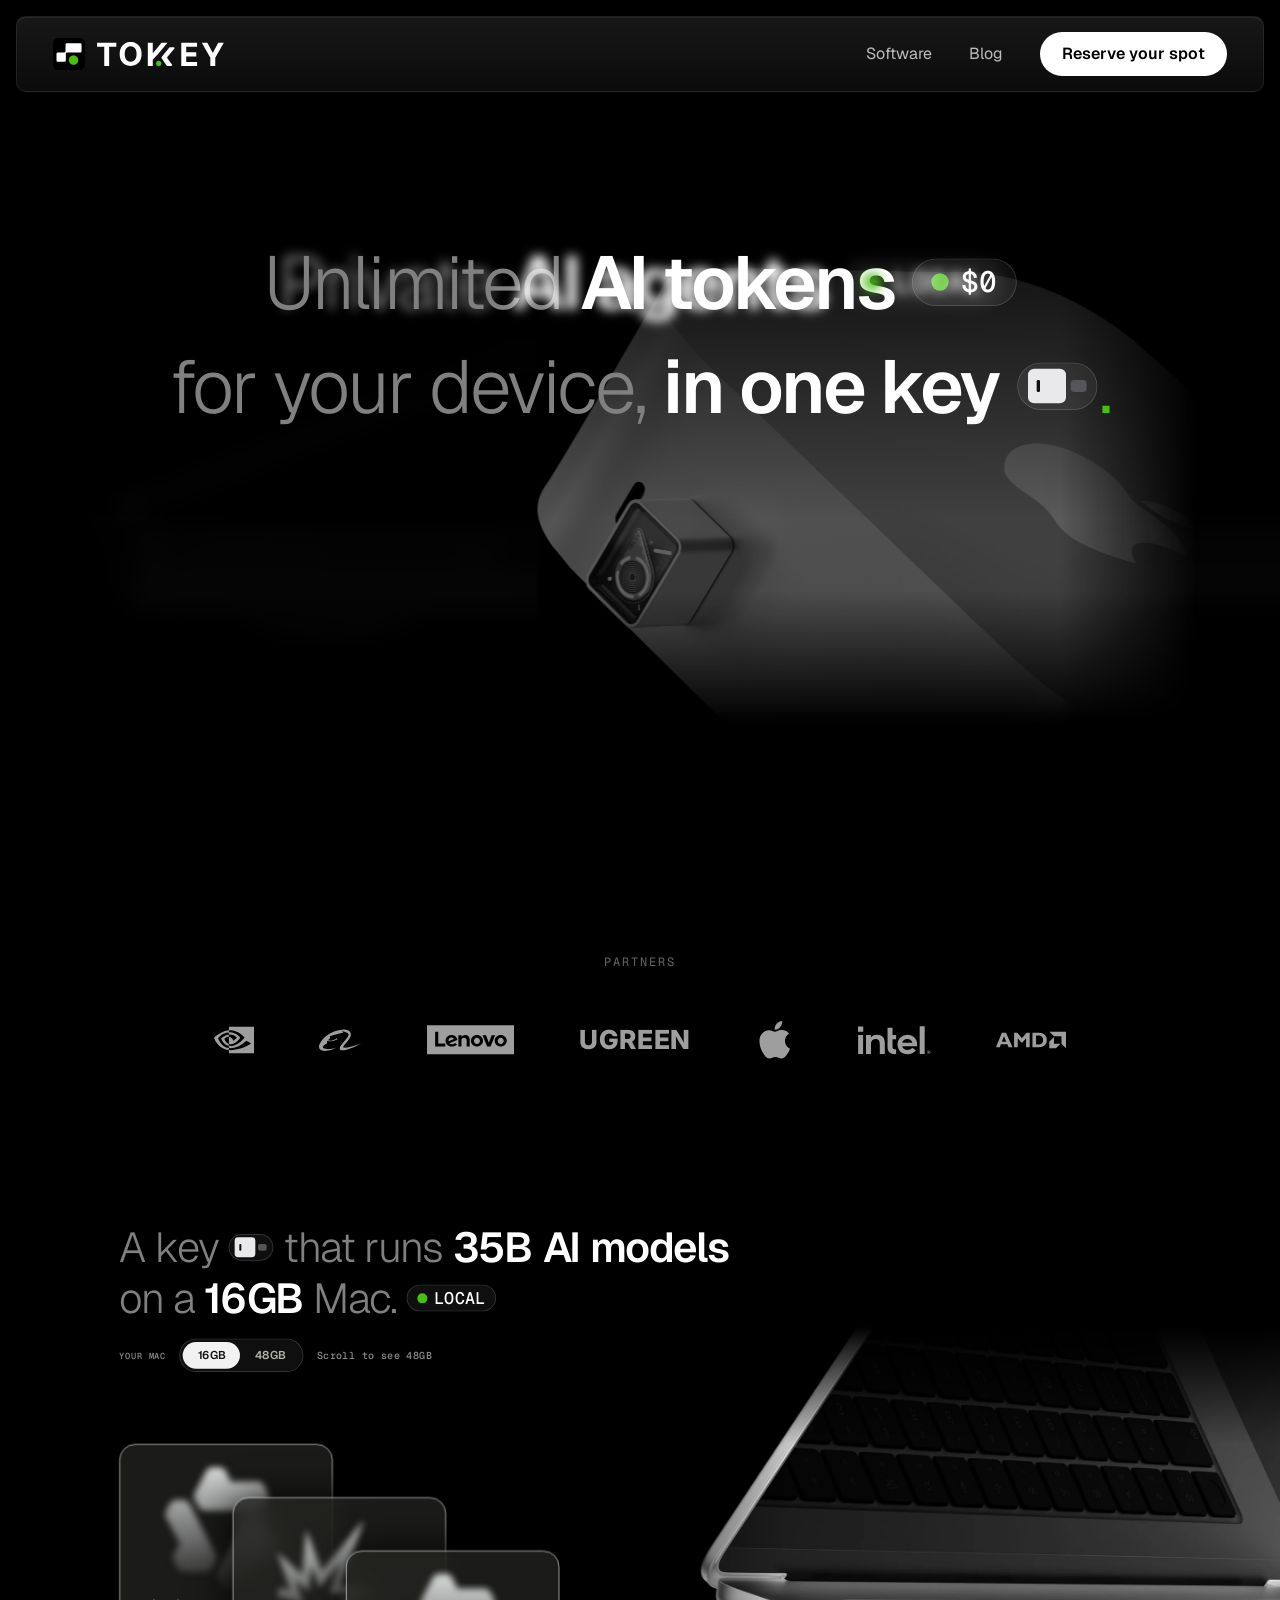
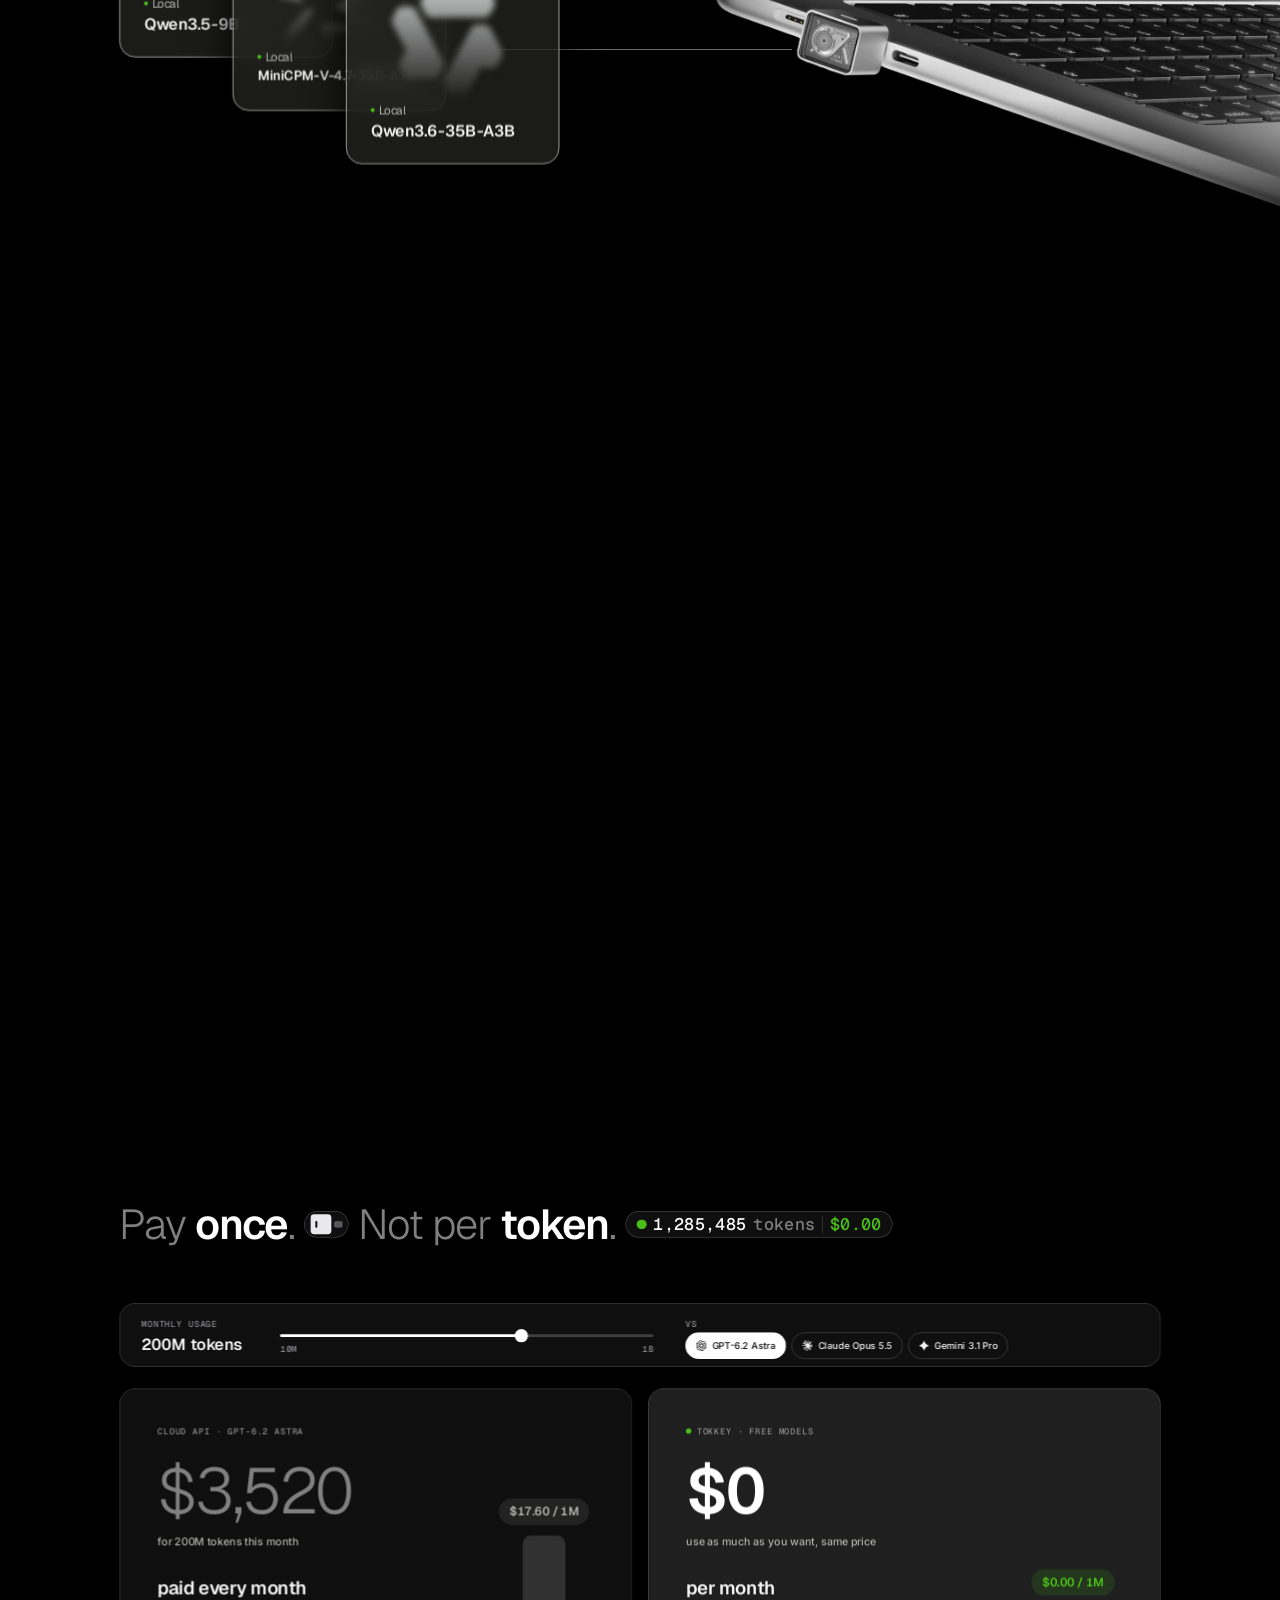
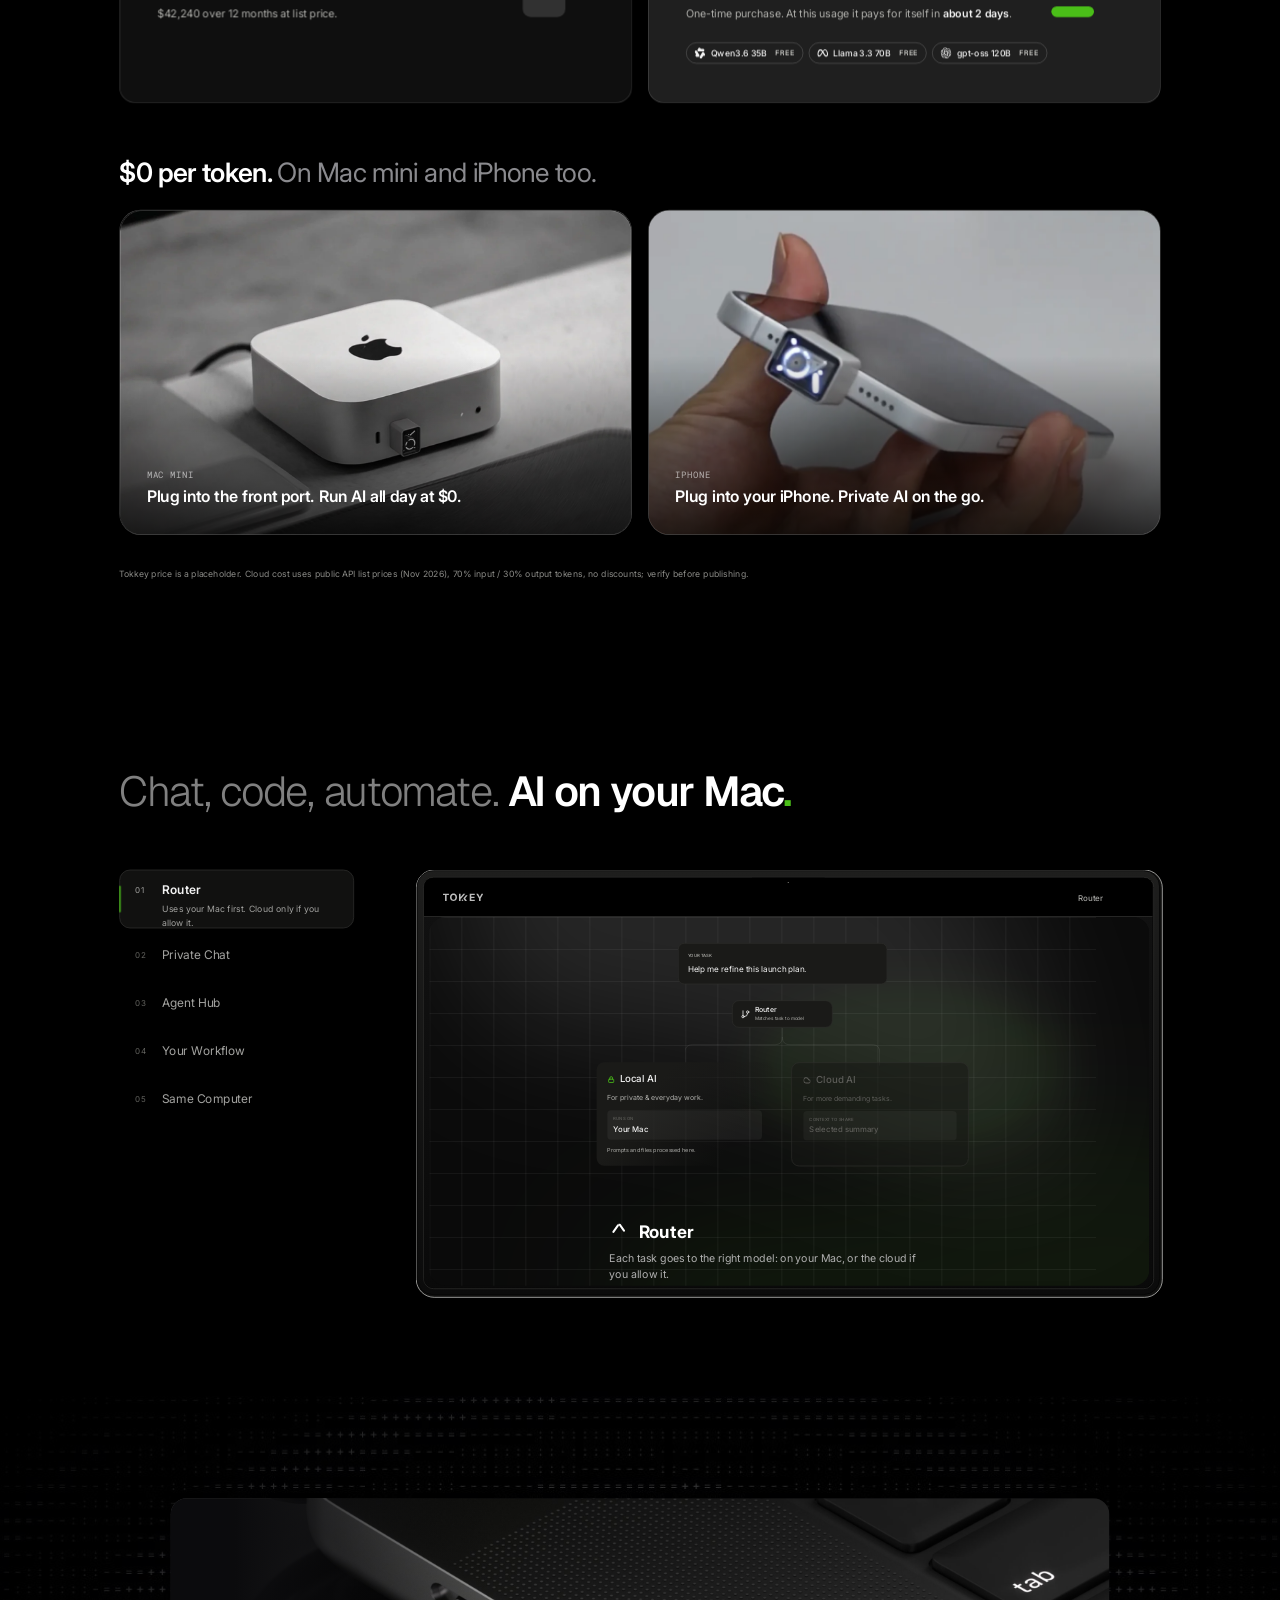
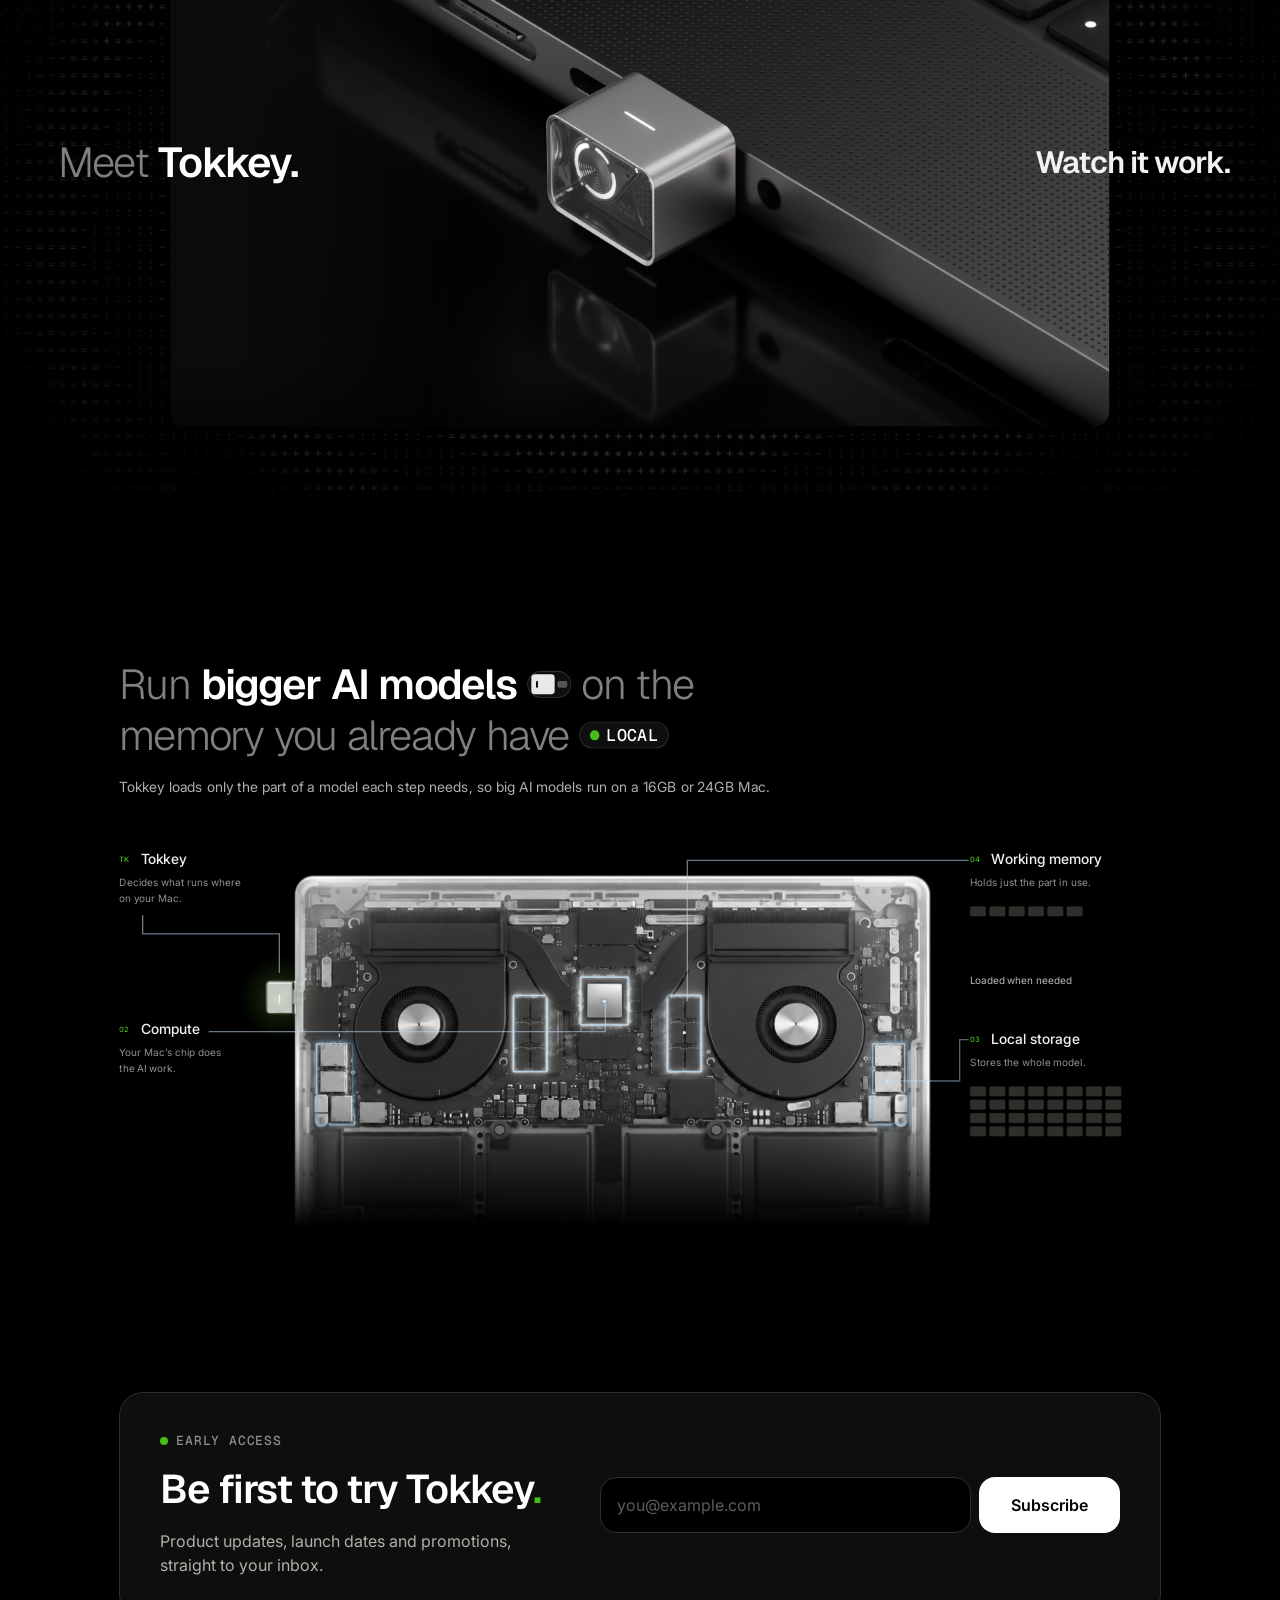
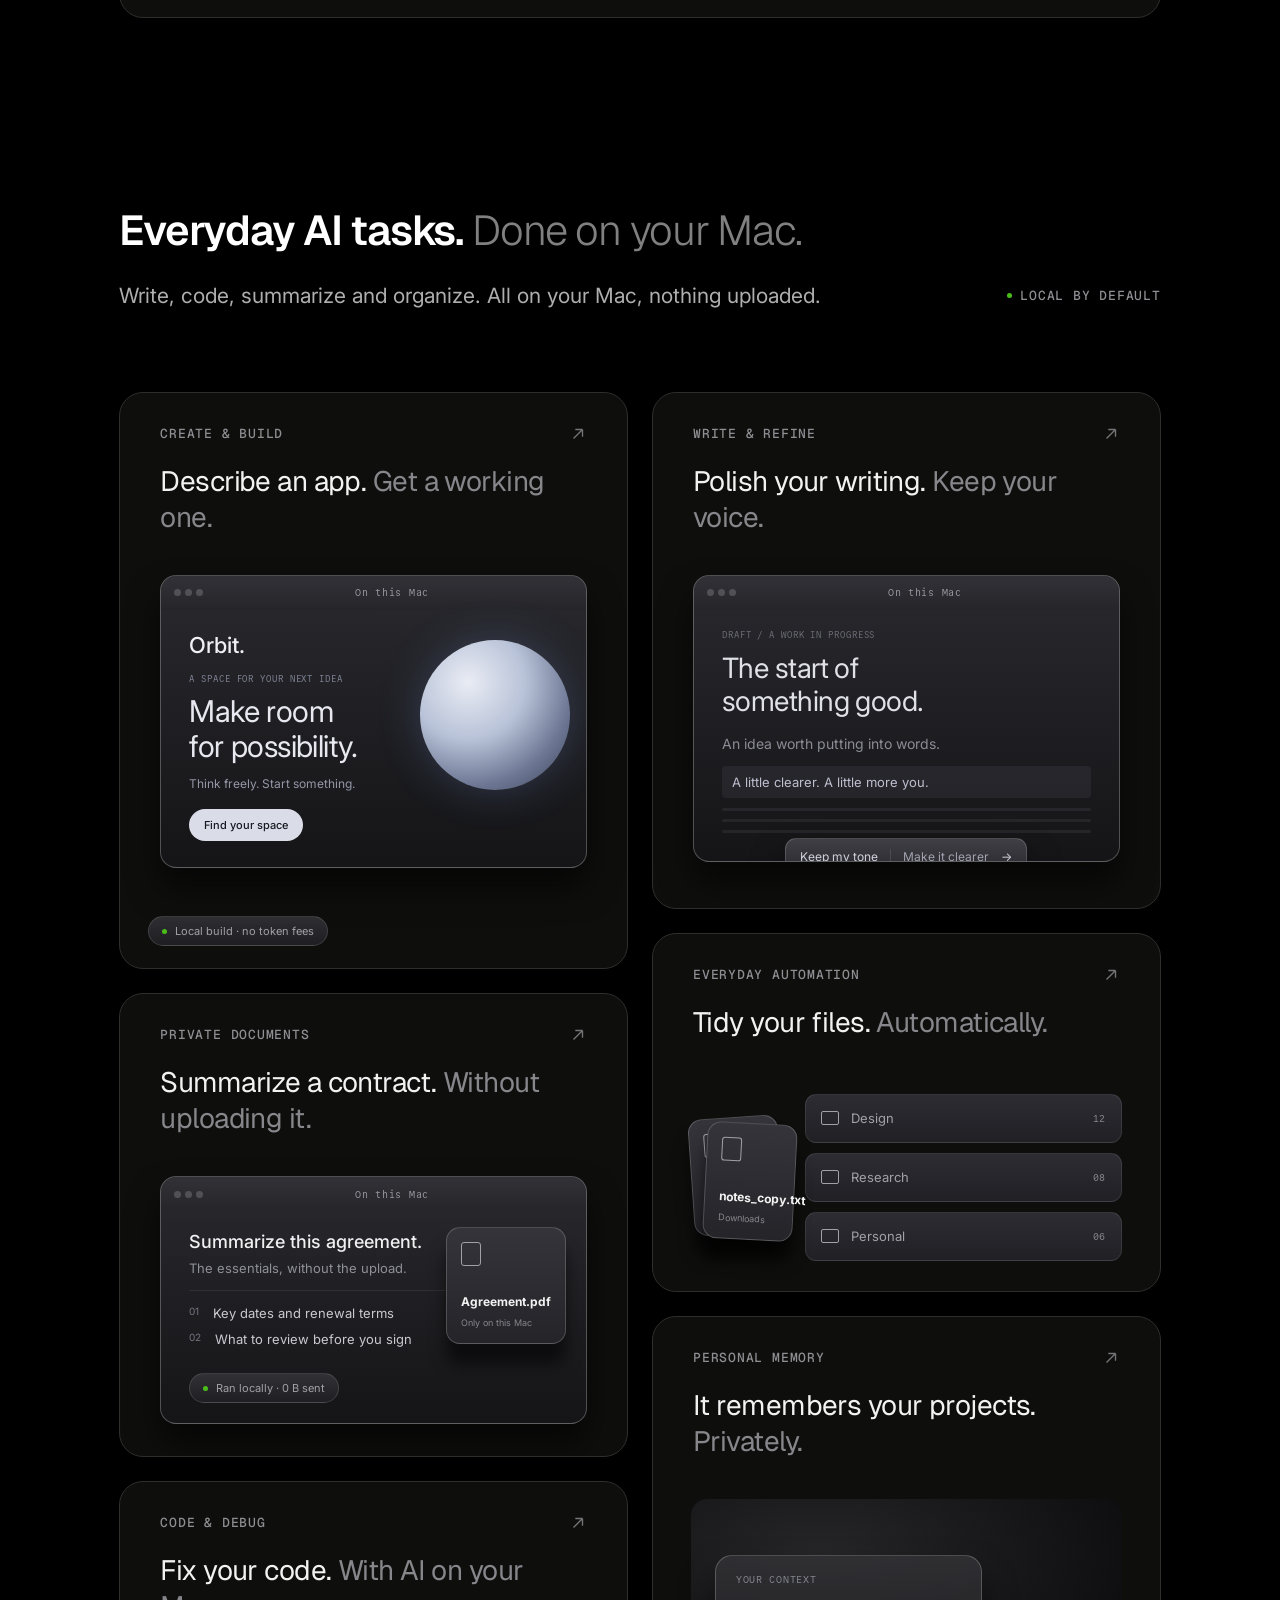
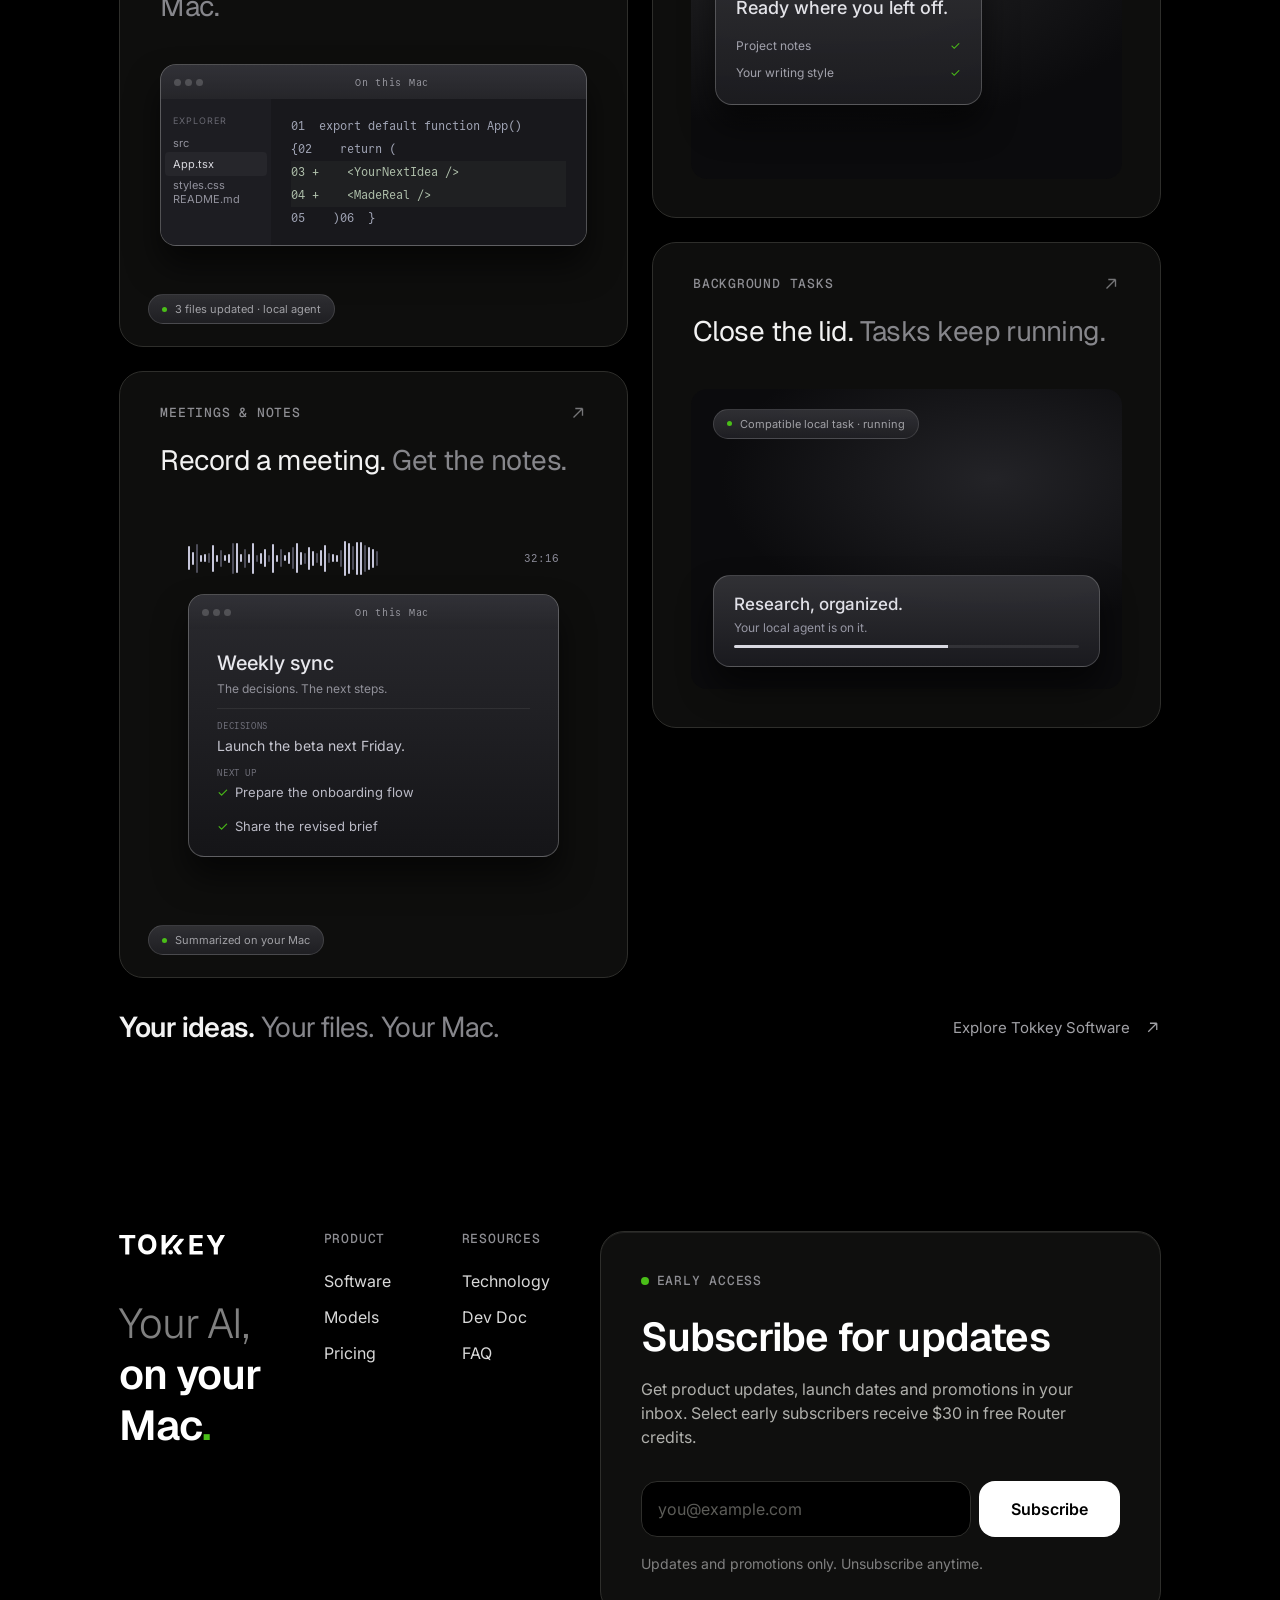
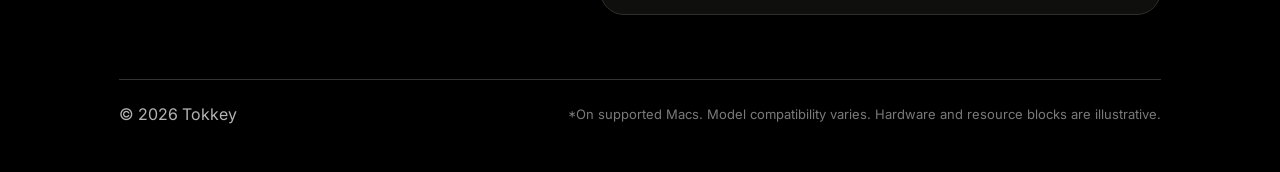
==== commit d2d31515: "Pricing: add Mac mini + iPhone band under the cost cards Adds the "$0 per token. On Mac mini and iPh" ====
--- a/index.html
+++ b/index.html
@@ -547,8 +547,8 @@
 @media(prefers-reduced-motion:reduce){.s2-card,.s2-roll>span,.s2-seg .s2th,.s2-glow{transition:none!important}}
 
 /* ===== s3 = Homepage 05 · Cost compare (Figma 1607:9751). Left edge 179px shared with s2 ===== */
-.s3-sec{--z:1;position:relative;height:calc(1105px * var(--z));background:#000;overflow:hidden;color:#f2f2f2}
-.s3-c{position:absolute;left:50%;top:calc(11px * var(--z));width:1920px;height:1080px;transform:translateX(-50%) scale(var(--z));transform-origin:top center;font-family:'Inter',sans-serif}
+.s3-sec{--z:1;position:relative;height:calc(1753px * var(--z));background:#000;overflow:hidden;color:#f2f2f2}
+.s3-c{position:absolute;left:50%;top:calc(11px * var(--z));width:1920px;height:1753px;transform:translateX(-50%) scale(var(--z));transform-origin:top center;font-family:'Inter',sans-serif}
 .s3-bg{position:absolute;inset:0;opacity:.9}.s3-bg img{width:100%;height:100%;object-fit:cover;opacity:.3;display:block}
 .s3-mono{font:500 13px/16px 'Geist Mono','Commit Mono',monospace;letter-spacing:.06em;color:#8e8e93;text-transform:uppercase}
 .s3-h{position:absolute;left:179px;top:132px;margin:0;font-family:'Geist','Inter',sans-serif;font-size:62.638px;line-height:76.21px;letter-spacing:-1.8792px;font-weight:300;color:#808080;white-space:nowrap}
@@ -593,7 +593,17 @@
 .s3-free span{display:inline-flex;align-items:center;height:32px;padding:0 12px;border:1px solid rgba(255,255,255,.24);border-radius:16px;font:500 13px/1 'Inter',sans-serif;color:#f2f2f2;box-sizing:border-box}
 .s3-free span:before{content:none}
 .s3-free em{font:500 11px/1 'Geist Mono',monospace;font-style:normal;letter-spacing:.3px;color:#dadad6;margin-left:12px}
-.s3-foot{position:absolute;left:179px;top:936px;width:1562px;margin:0;font-size:13px;line-height:20px;color:#8a8a86}
+.s3-sch{position:absolute;left:179px;top:968px;width:1562px;margin:0;font:600 40px/48px 'Inter',sans-serif;letter-spacing:-.02em;color:#fff}
+.s3-sch span{font-weight:400;color:#8a8a8e}
+.s3-sc{position:absolute;left:179px;top:1048px;width:1562px;display:grid;grid-template-columns:1fr 1fr;gap:24px}
+.s3-scc{position:relative;margin:0;aspect-ratio:756/480;border-radius:32px;overflow:hidden;background:#1a1a1a;border:1px solid rgba(255,255,255,.18)}
+.s3-scc img{position:absolute;inset:0;width:100%;height:100%;object-fit:cover;display:block}
+.s3-ip img{object-position:50% 30%}
+.s3-scc:after{content:"";position:absolute;inset:0;background:linear-gradient(rgba(0,0,0,0) 45%,rgba(0,0,0,.78));pointer-events:none}
+.s3-scc figcaption{position:absolute;left:40px;right:40px;bottom:40px;z-index:1;display:flex;flex-direction:column;gap:8px}
+.s3-scc figcaption span{font:400 13px/17px 'Roboto Mono','Geist Mono',monospace;letter-spacing:.06em;text-transform:uppercase;color:rgba(255,255,255,.6)}
+.s3-scc figcaption b{font:600 24px/32px 'Inter',sans-serif;letter-spacing:-.01em;color:#fff}
+.s3-foot{position:absolute;left:179px;top:1584px;width:1562px;margin:0;font-size:13px;line-height:20px;color:#8a8a86}
 
 /* ===== ft = Features (Figma 1607:8753 / 8850 / 8923 / 9187 / 9080), 1920x1000 canvas, left edge 179 ===== */
 .ft-sec{--z:1;position:relative;height:calc(1078px * var(--z));background:#000;overflow:hidden;color:#f2f2f2}
@@ -1188,6 +1198,9 @@
 .s3-big{font-size:64px;line-height:64px}
 .s3-free{flex-wrap:wrap}
 .s3-foot{position:static;width:auto;margin-top:24px}
+.s3-sch{position:static;width:auto;margin:56px 0 20px;font-size:26px;line-height:32px}
+.s3-sc{position:static;width:auto;grid-template-columns:1fr;gap:16px}
+.s3-scc{border-radius:20px}.s3-scc figcaption{left:20px;right:20px;bottom:20px}.s3-scc figcaption b{font-size:18px;line-height:24px}
 /* ft: feature list, no device mock */
 .ft-c>*:not(.ft-h):not(.ft-rail){display:none}
 .ft-h span,.ft-h b{display:block}
@@ -1384,6 +1397,11 @@
     <p class="s3-n3">One-time purchase. At this usage it pays for itself in <b id="s3pb">about 2 days</b>.</p>
     <div class="s3-free"><span><svg class="s3-lg" viewBox="0 0 24 24" fill="currentColor" fill-rule="evenodd" aria-hidden="true"><path d="M19.713 2.825h-5.907c0-.251-.066-.503-.196-.728L12.819.728A1.46 1.46 0 0 0 11.559 0h-1.58c-.52 0-1 .275-1.26.728l-2.42 4.19a1.45 1.45 0 0 0 0 1.453l.791 1.37c.26.448.74.727 1.26.727h11.36c.52 0 1-.275 1.26-.728l.79-1.37a1.45 1.45 0 0 0 0-1.451l-.79-1.37a1.46 1.46 0 0 0-1.26-.728zM.195 9.905l2.951 5.115a1.46 1.46 0 0 0-.531.531l-.791 1.37a1.45 1.45 0 0 0 0 1.452l.79 1.37c.26.448.74.727 1.26.727h4.84c.52 0 1-.275 1.26-.728l.79-1.37a1.45 1.45 0 0 0 0-1.451L5.086 7.083a1.46 1.46 0 0 0-1.26-.728h-1.58c-.52 0-1 .276-1.26.728l-.79 1.37a1.45 1.45 0 0 0 0 1.452m15.888 13.367 2.951-5.115c.217.125.469.196.728.196h1.582c.52 0 1-.275 1.26-.728l.79-1.37a1.45 1.45 0 0 0 0-1.451l-2.42-4.191a1.46 1.46 0 0 0-1.259-.728h-1.582c-.52 0-1 .276-1.259.728l-5.678 9.838a1.45 1.45 0 0 0 0 1.452l.79 1.37c.26.448.74.727 1.26.727h1.582c.52 0 1-.275 1.26-.728z"></path></svg>Qwen3.6 35B<em>FREE</em></span><span><svg class="s3-lg" viewBox="0 0 24 24" fill="currentColor" fill-rule="evenodd" aria-hidden="true"><path d="M6.897 4c1.915 0 3.516.932 5.43 3.376l.282-.373c.19-.246.383-.484.58-.71l.313-.35C14.588 4.788 15.792 4 17.225 4c1.273 0 2.469.557 3.491 1.516l.218.213c1.73 1.765 2.917 4.71 3.053 8.026l.011.392.002.25c0 1.501-.28 2.759-.818 3.7l-.14.23-.108.153c-.301.42-.664.758-1.086 1.009l-.265.142-.087.04a3.493 3.493 0 01-.302.118 4.117 4.117 0 01-1.33.208c-.524 0-.996-.067-1.438-.215-.614-.204-1.163-.56-1.726-1.116l-.227-.235c-.753-.812-1.534-1.976-2.493-3.586l-1.43-2.41-.544-.895-1.766 3.13-.343.592C7.597 19.156 6.227 20 4.356 20c-1.21 0-2.205-.42-2.936-1.182l-.168-.184c-.484-.573-.837-1.311-1.043-2.189l-.067-.32a8.69 8.69 0 01-.136-1.288L0 14.468c.002-.745.06-1.49.174-2.23l.1-.573c.298-1.53.828-2.958 1.536-4.157l.209-.34c1.177-1.83 2.789-3.053 4.615-3.16L6.897 4zm-.033 2.615l-.201.01c-.83.083-1.606.673-2.252 1.577l-.138.199-.01.018c-.67 1.017-1.185 2.378-1.456 3.845l-.004.022a12.591 12.591 0 00-.207 2.254l.002.188c.004.18.017.36.04.54l.043.291c.092.503.257.908.486 1.208l.117.137c.303.323.698.492 1.17.492 1.1 0 1.796-.676 3.696-3.641l2.175-3.4.454-.701-.139-.198C9.11 7.3 8.084 6.616 6.864 6.616zm10.196-.552l-.176.007c-.635.048-1.223.359-1.82.933l-.196.198c-.439.462-.887 1.064-1.367 1.807l.266.398c.18.274.362.56.55.858l.293.475 1.396 2.335.695 1.114c.583.926 1.03 1.6 1.408 2.082l.213.262c.282.326.529.54.777.673l.102.05c.227.1.457.138.718.138.176.002.35-.023.518-.073.338-.104.61-.32.813-.637l.095-.163.077-.162c.194-.459.29-1.06.29-1.785l-.006-.449c-.08-2.871-.938-5.372-2.2-6.798l-.176-.189c-.67-.683-1.444-1.074-2.27-1.074z"></path></svg>Llama 3.3 70B<em>FREE</em></span><span><svg class="s3-lg" viewBox="0 0 24 24" fill="currentColor" fill-rule="evenodd" aria-hidden="true"><path d="M9.205 8.658v-2.26c0-.19.072-.333.238-.428l4.543-2.616c.619-.357 1.356-.523 2.117-.523 2.854 0 4.662 2.212 4.662 4.566 0 .167 0 .357-.024.547l-4.71-2.759a.797.797 0 00-.856 0l-5.97 3.473zm10.609 8.8V12.06c0-.333-.143-.57-.429-.737l-5.97-3.473 1.95-1.118a.433.433 0 01.476 0l4.543 2.617c1.309.76 2.189 2.378 2.189 3.948 0 1.808-1.07 3.473-2.76 4.163zM7.802 12.703l-1.95-1.142c-.167-.095-.239-.238-.239-.428V5.899c0-2.545 1.95-4.472 4.591-4.472 1 0 1.927.333 2.712.928L8.23 5.067c-.285.166-.428.404-.428.737v6.898zM12 15.128l-2.795-1.57v-3.33L12 8.658l2.795 1.57v3.33L12 15.128zm1.796 7.23c-1 0-1.927-.332-2.712-.927l4.686-2.712c.285-.166.428-.404.428-.737v-6.898l1.974 1.142c.167.095.238.238.238.428v5.233c0 2.545-1.974 4.472-4.614 4.472zm-5.637-5.303l-4.544-2.617c-1.308-.761-2.188-2.378-2.188-3.948A4.482 4.482 0 014.21 6.327v5.423c0 .333.143.571.428.738l5.947 3.449-1.95 1.118a.432.432 0 01-.476 0zm-.262 3.9c-2.688 0-4.662-2.021-4.662-4.519 0-.19.024-.38.047-.57l4.686 2.71c.286.167.571.167.856 0l5.97-3.448v2.26c0 .19-.07.333-.237.428l-4.543 2.616c-.619.357-1.356.523-2.117.523zm5.899 2.83a5.947 5.947 0 005.827-4.756C22.287 18.339 24 15.84 24 13.296c0-1.665-.713-3.282-1.998-4.448.119-.5.19-.999.19-1.498 0-3.401-2.759-5.947-5.946-5.947-.642 0-1.26.095-1.88.31A5.962 5.962 0 0010.205 0a5.947 5.947 0 00-5.827 4.757C1.713 5.447 0 7.945 0 10.49c0 1.666.713 3.283 1.998 4.448-.119.5-.19 1-.19 1.499 0 3.401 2.759 5.946 5.946 5.946.642 0 1.26-.095 1.88-.309a5.96 5.96 0 004.162 1.713z"></path></svg>gpt-oss 120B<em>FREE</em></span></div>
   </div><div class="s3-bc s3-bct" aria-hidden="true"><span class="s3-bp">$0.00 / 1M</span><i class="s3-bb"></i></div></div>
+  <h3 class="s3-sch">$0 per token. <span>On Mac mini and iPhone too.</span></h3>
+  <div class="s3-sc">
+    <figure class="s3-scc"><img src="assets/sc/macmini.webp" alt="Tokkey plugged into the front port of a Mac mini on a desk" loading="lazy"><figcaption><span>Mac mini</span><b>Plug into the front port. Run AI all day at $0.</b></figcaption></figure>
+    <figure class="s3-scc s3-ip"><img src="assets/sc/iphone.webp" alt="Tokkey plugged into an iPhone, held in one hand" loading="lazy"><figcaption><span>iPhone</span><b>Plug into your iPhone. Private AI on the go.</b></figcaption></figure>
+  </div>
   <p class="s3-foot">Tokkey price is a placeholder. Cloud cost uses public API list prices (Nov 2026), 70% input / 30% output tokens, no discounts; verify before publishing.</p>
 </div>
 </section>
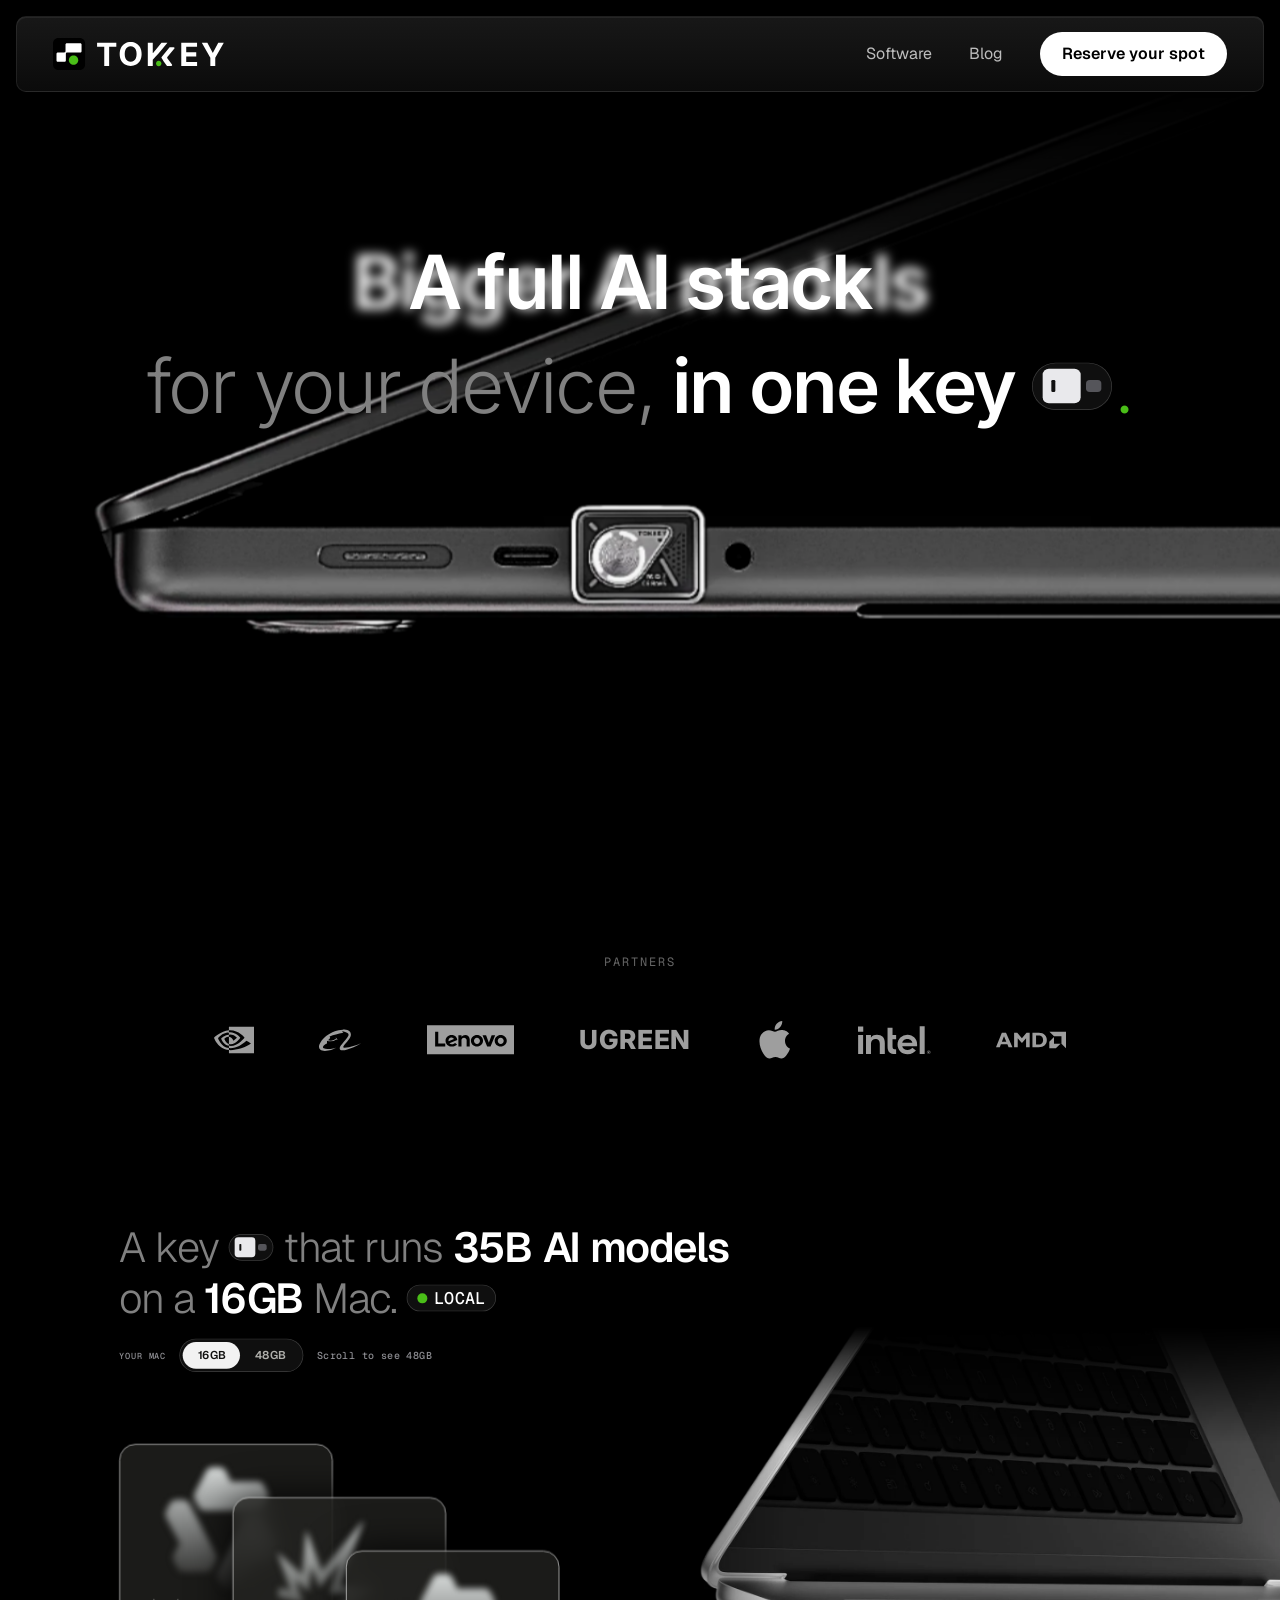
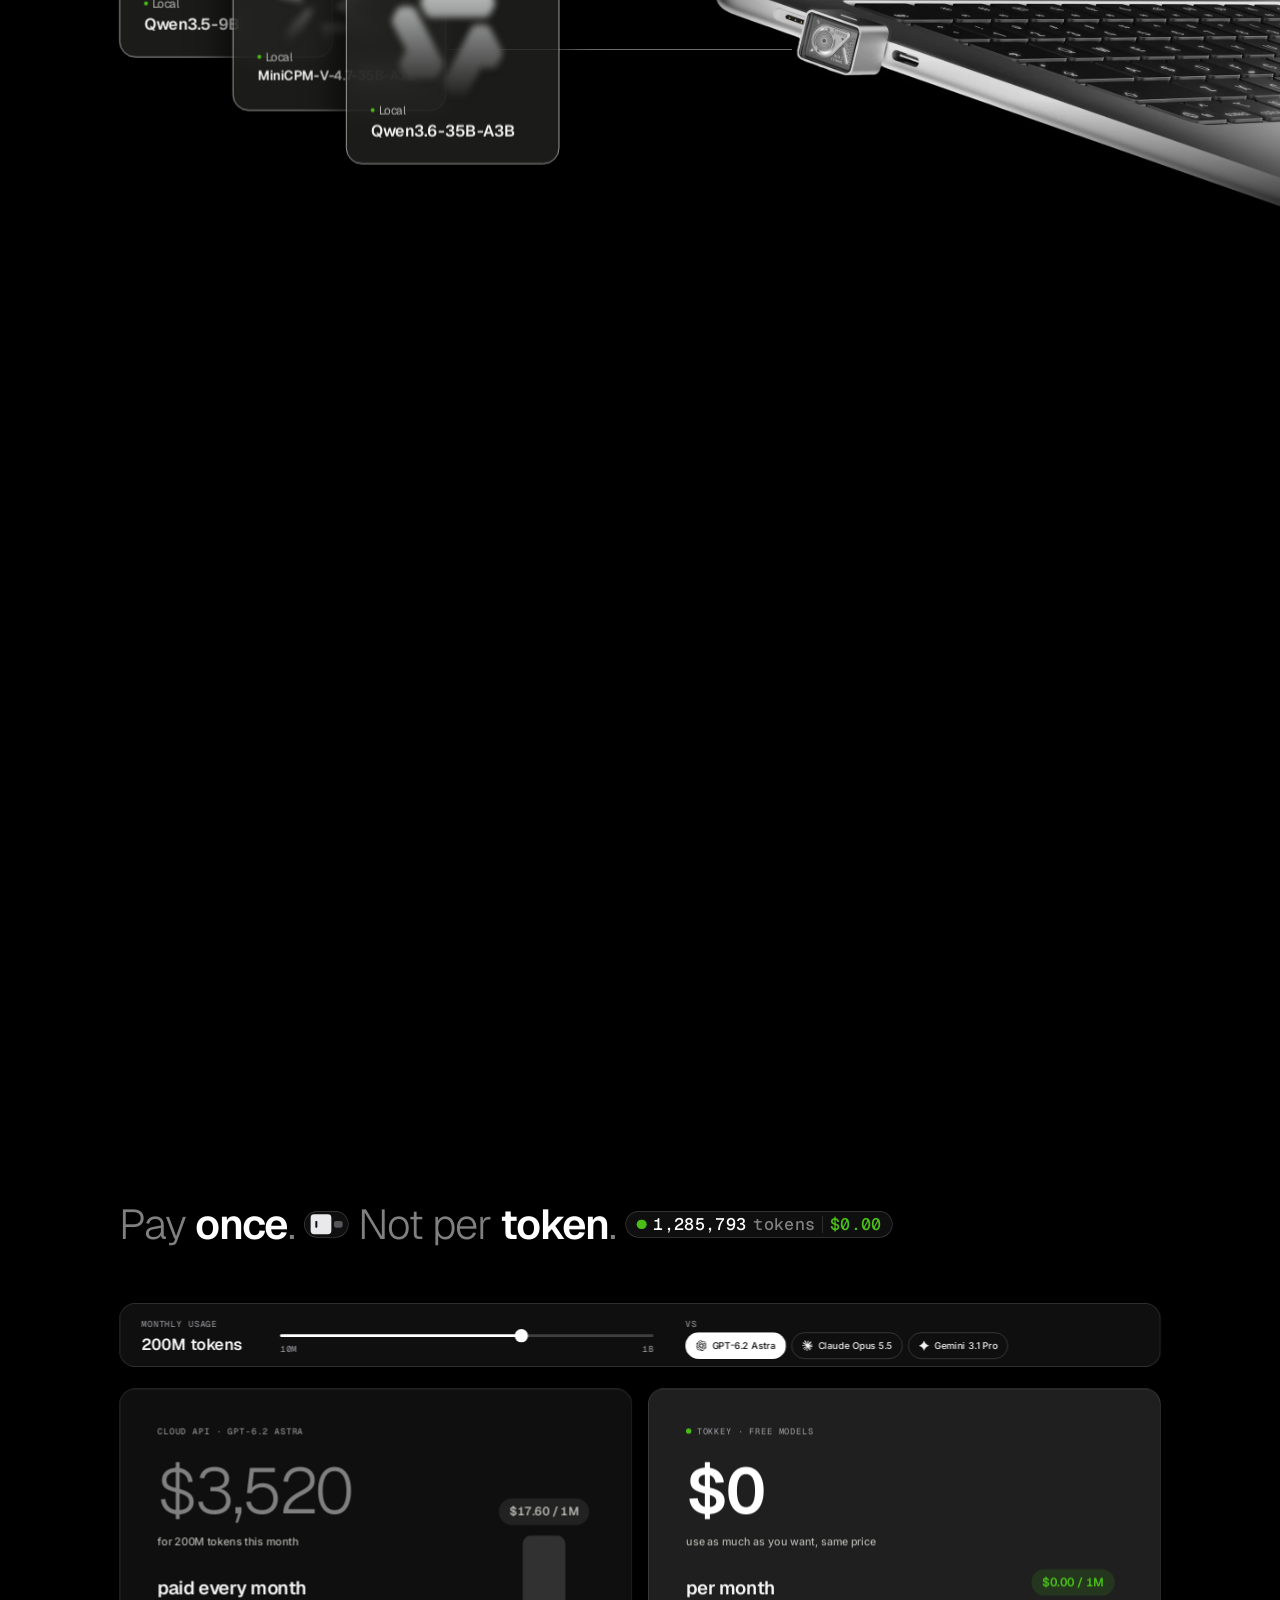
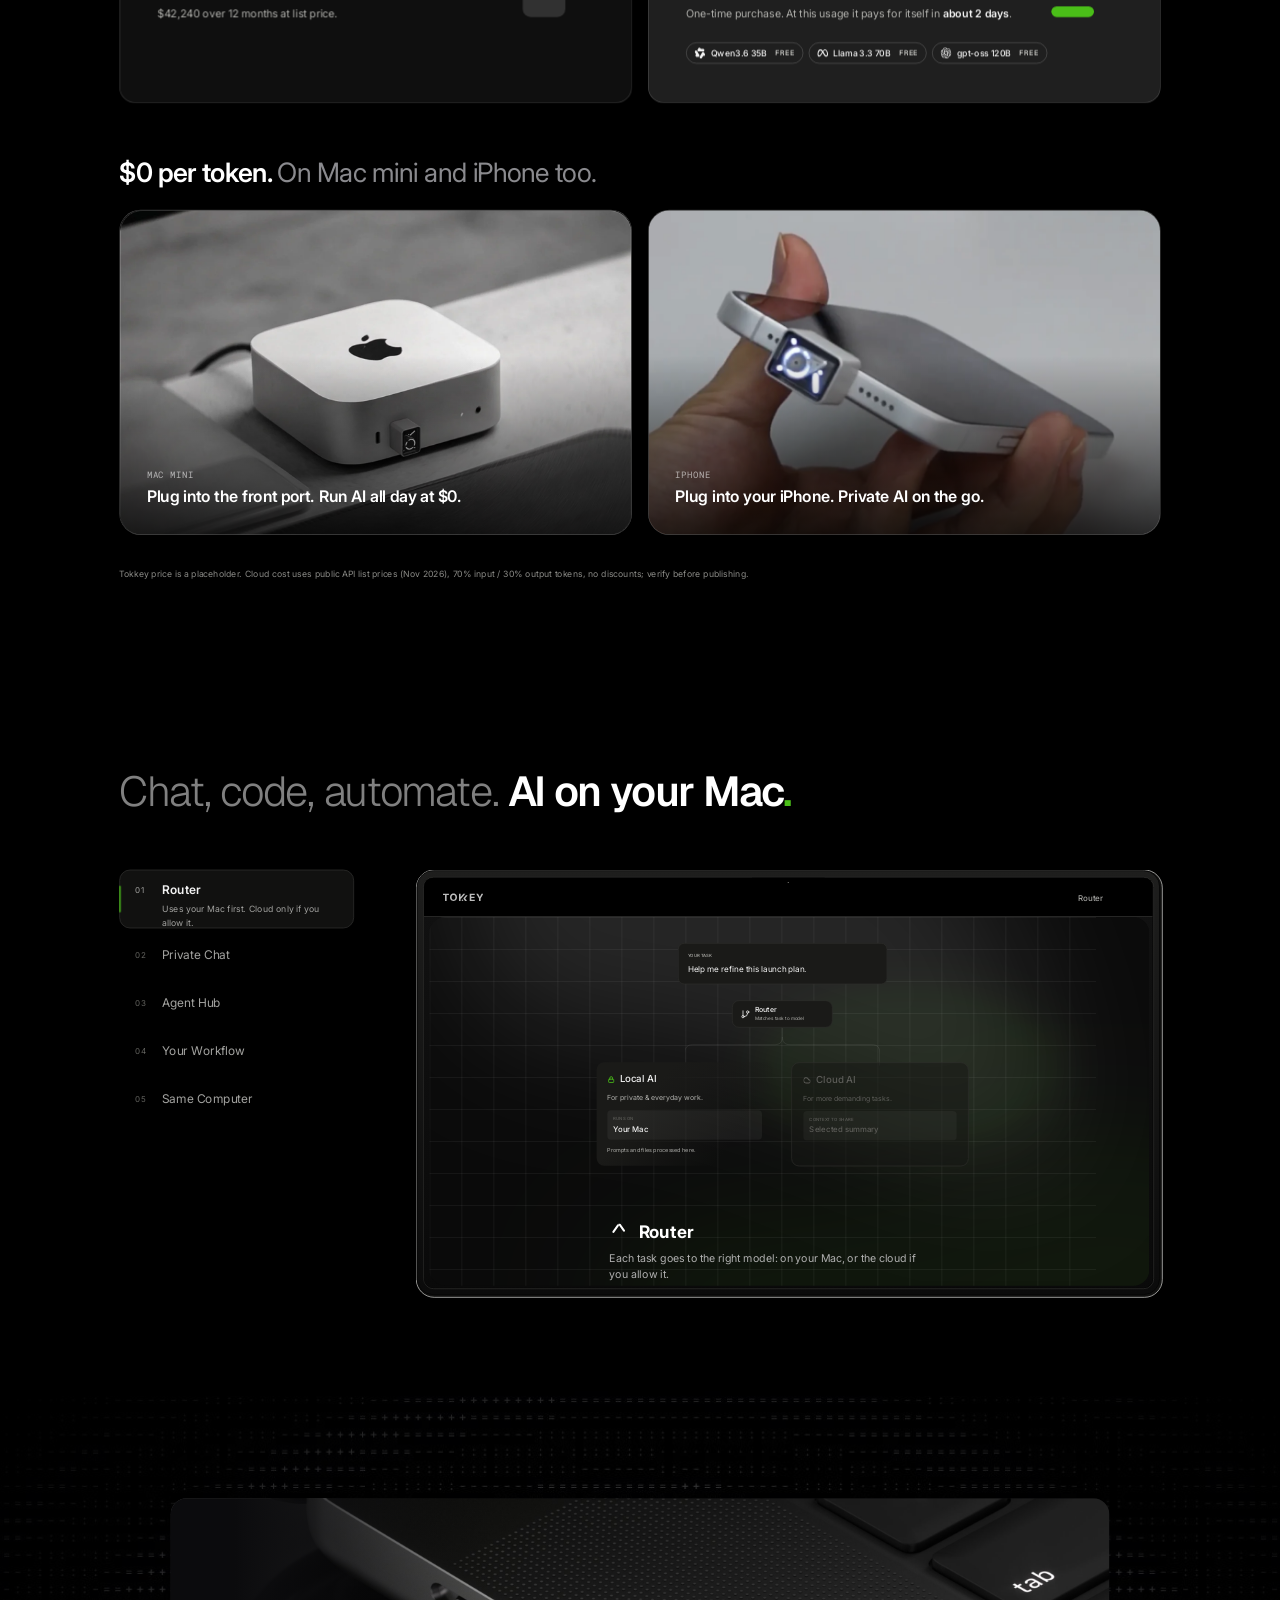
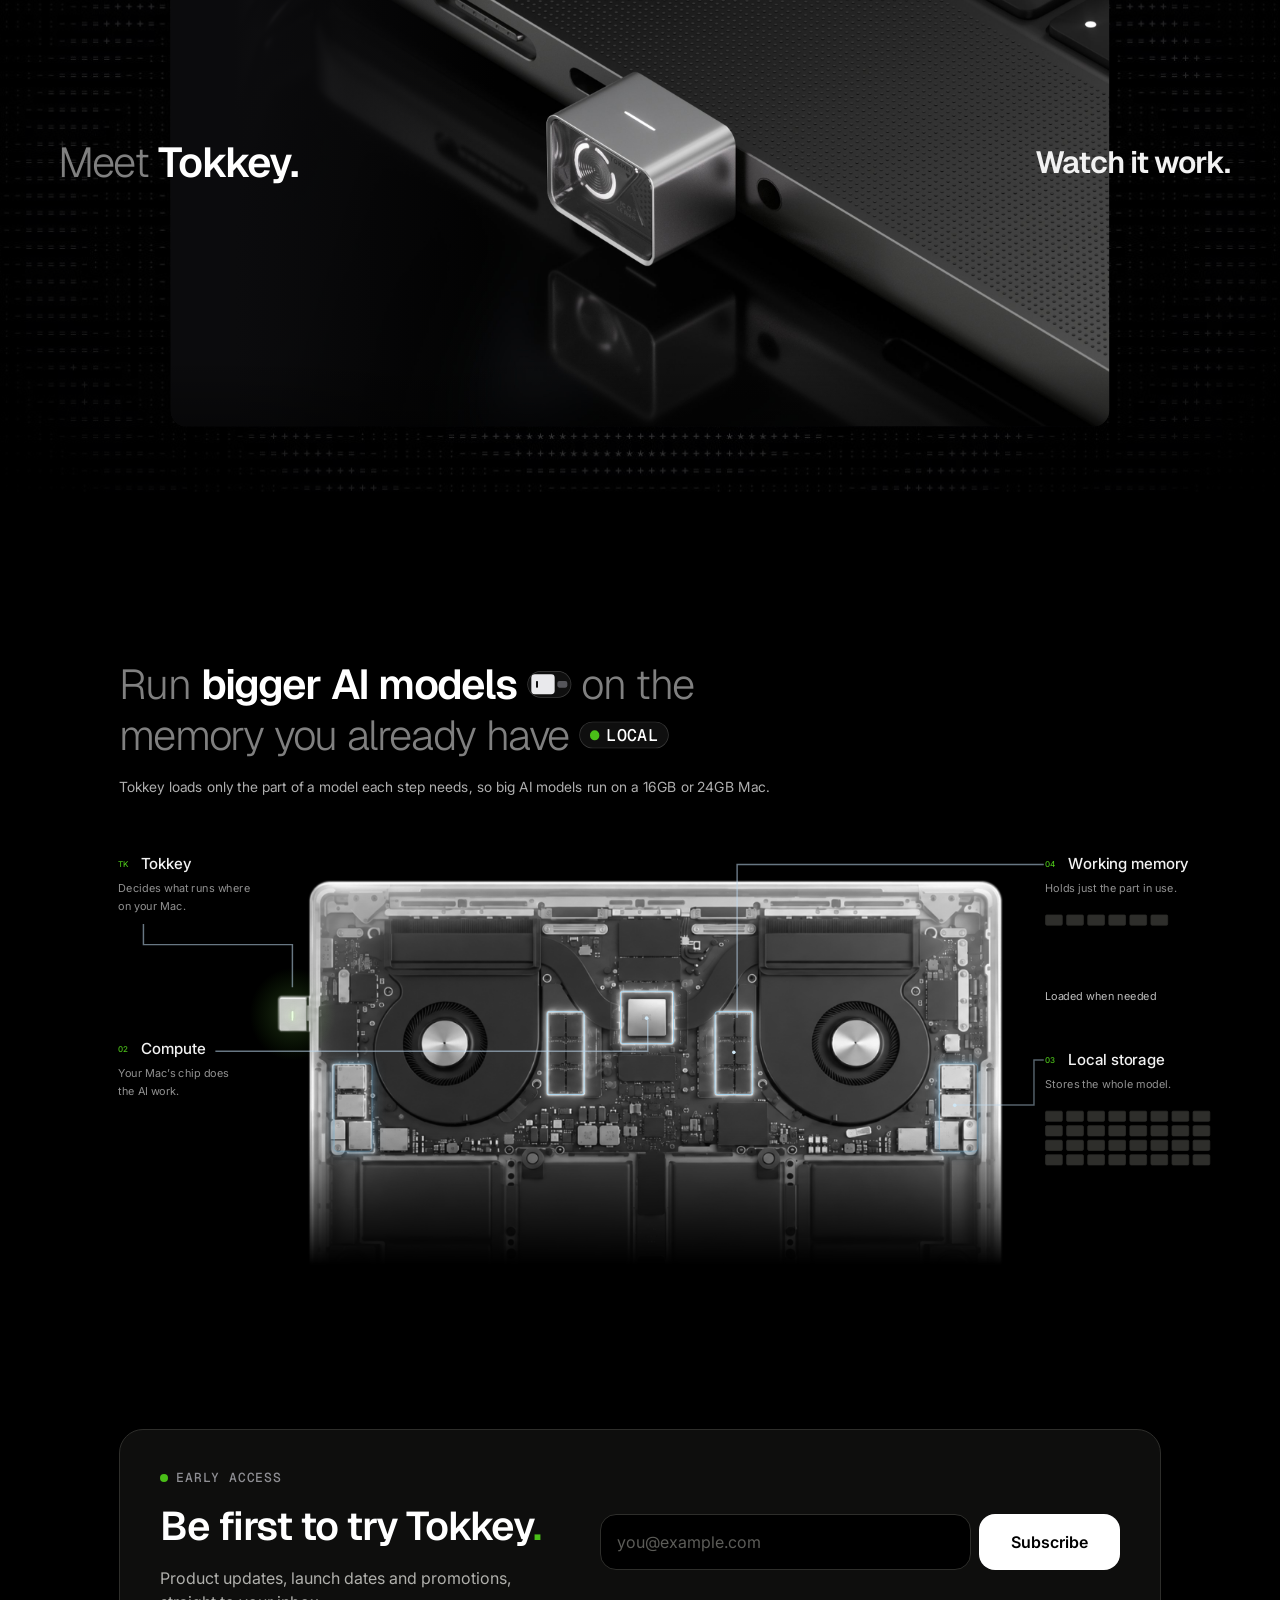
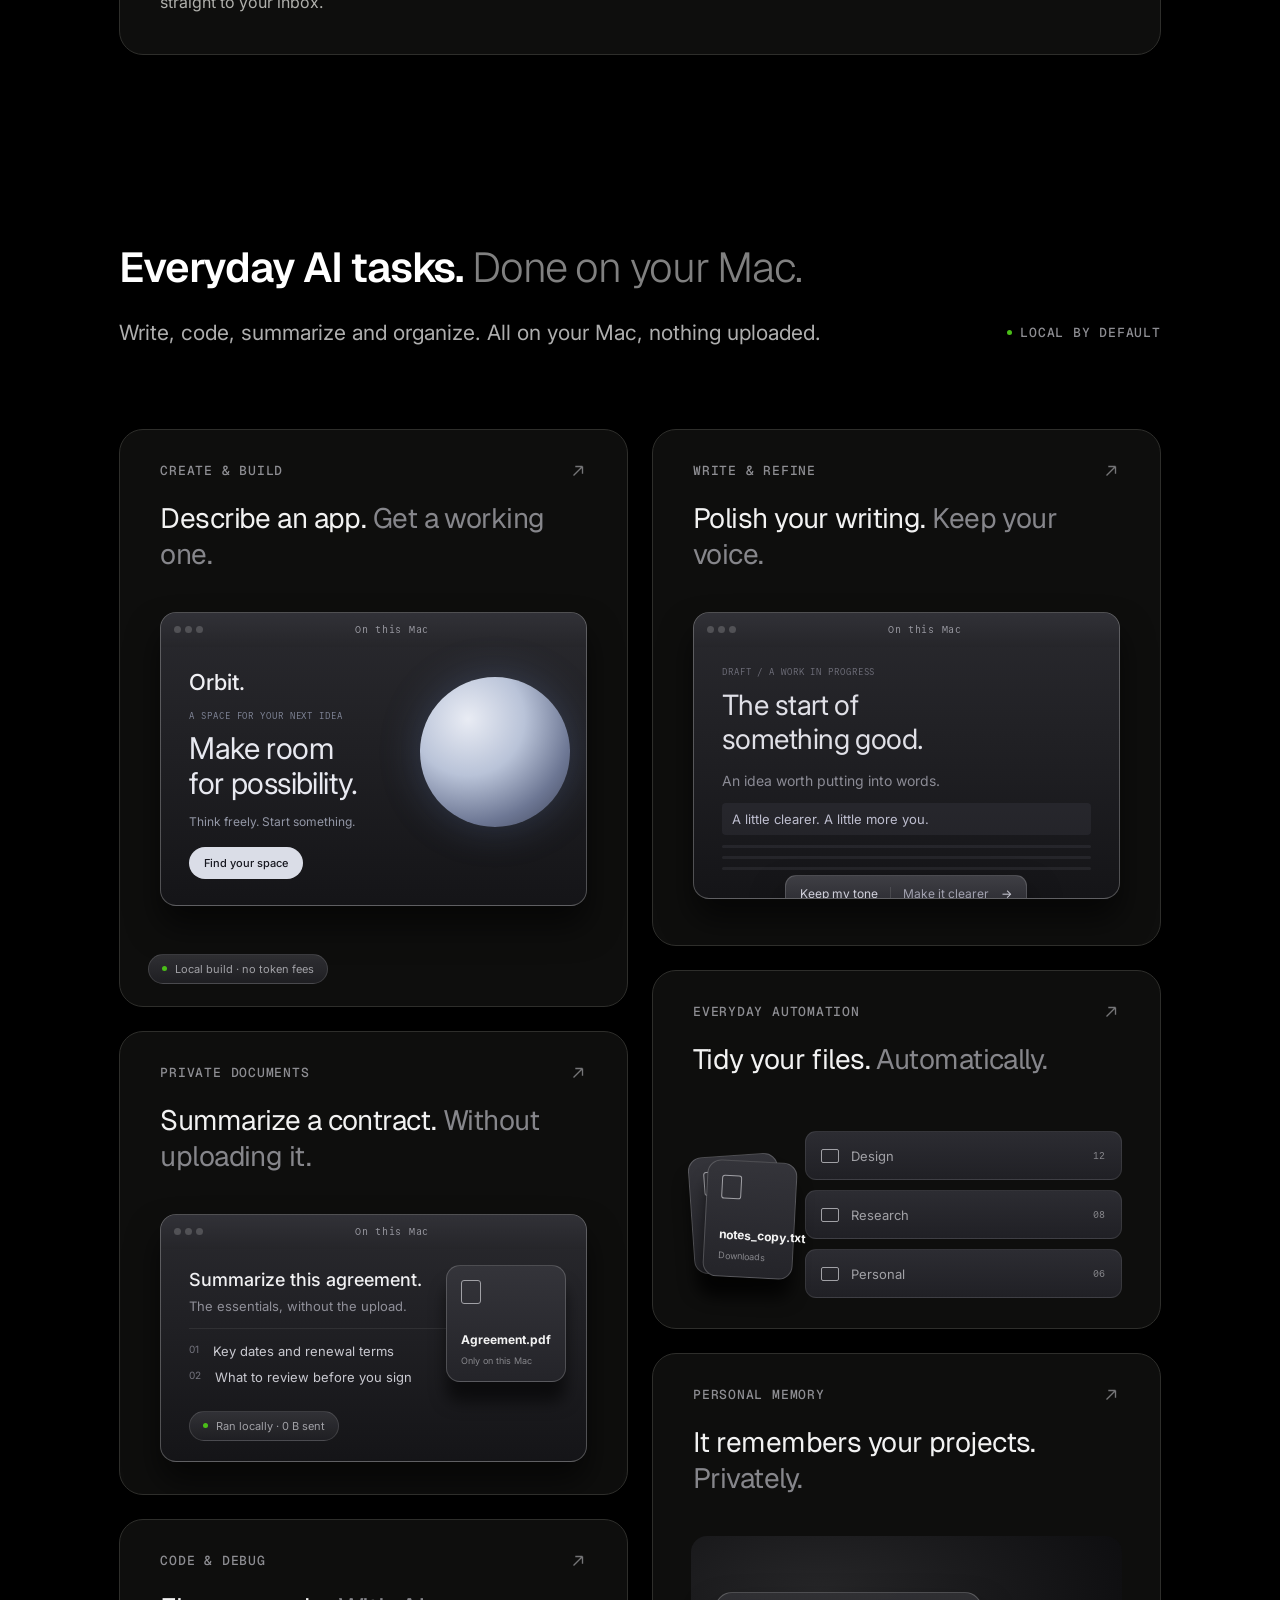
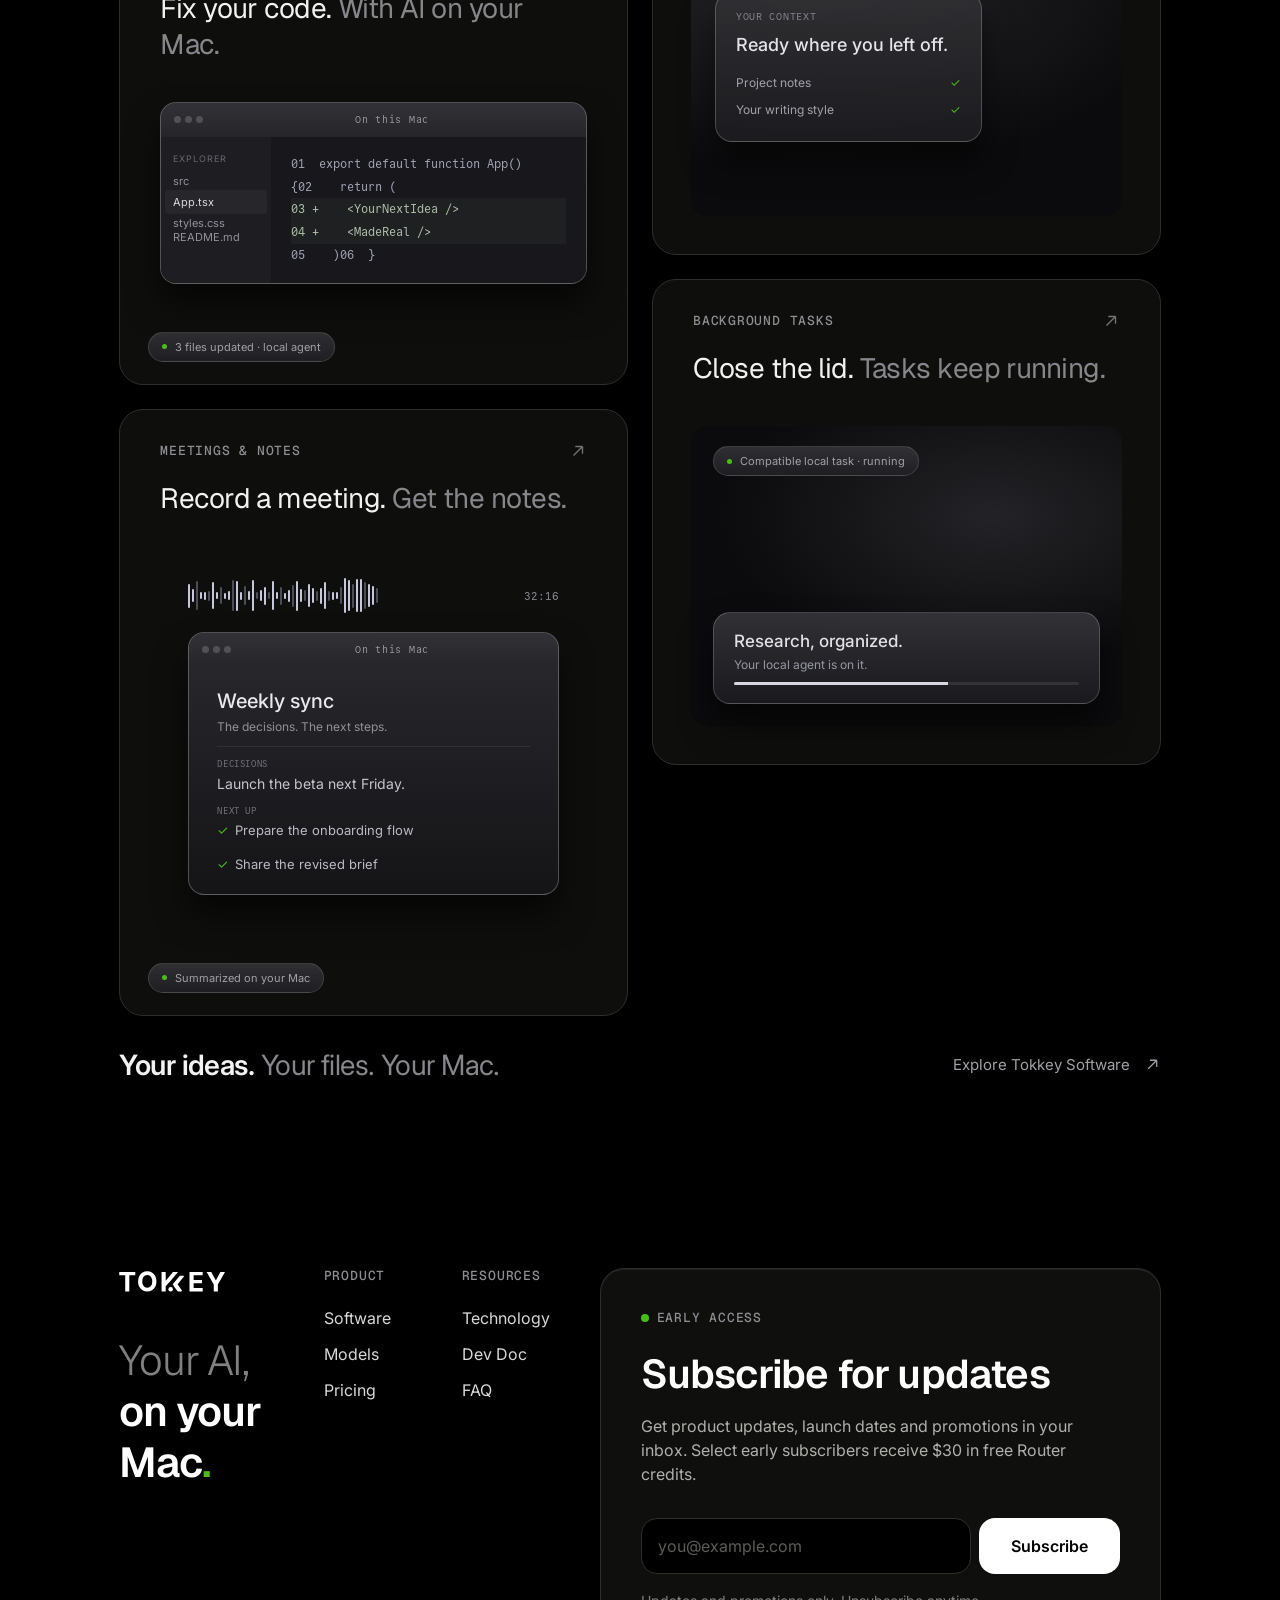
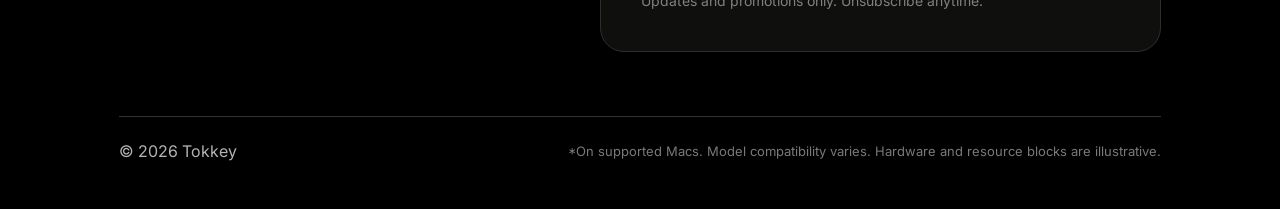
==== commit ac3f5b1f: "Hero titles in Inter SemiBold; memory diagram larger and centred - Hero: rotating phrases (and "Own " ====
--- a/index.html
+++ b/index.html
@@ -1282,11 +1282,12 @@
 #hvCut{width:1465px;max-width:none;left:733px;top:70px;opacity:0;transform-origin:15.5% 63.4%}
 .hv-shade{position:absolute;left:0;top:0;width:1920px;height:640px;background:linear-gradient(#000 0,rgba(0,0,0,.85) 30%,rgba(0,0,0,0) 100%);pointer-events:none}
 .hv-shade.b{top:auto;bottom:0;height:420px;background:linear-gradient(rgba(0,0,0,0),rgba(0,0,0,.7) 60%,rgba(0,0,0,.85));opacity:0}
-.hv-h1{position:absolute;left:0;top:210px;width:1920px;margin:0;text-align:center;font-family:'Geist','HV Inter',sans-serif;font-weight:300;font-size:112px;line-height:156px;letter-spacing:-.03em;color:#808080}
+.hv-h1{position:absolute;left:0;top:210px;width:1920px;margin:0;text-align:center;font-family:'HV Inter',Inter,sans-serif;font-weight:300;font-size:112px;line-height:156px;letter-spacing:-.03em;color:#808080}
 .hv-ph{display:inline-grid;justify-items:center;white-space:nowrap}
-.hv-ph>b{grid-area:1/1;display:inline-flex;align-items:center;gap:0 .23em;font-weight:300;opacity:0;transform:translateY(.14em);filter:blur(8px);transition:opacity .45s ease,transform .55s cubic-bezier(.2,.8,.2,1),filter .45s ease}
+.hv-ph>b{grid-area:1/1;display:inline-flex;align-items:center;gap:0 .23em;font-weight:600;color:#fff;opacity:0;transform:translateY(.14em);filter:blur(8px);transition:opacity .45s ease,transform .55s cubic-bezier(.2,.8,.2,1),filter .45s ease}
 .hv-ph>b.on{opacity:1;transform:none;filter:none}
 .hv-ph em,.hv-l2 em{font-style:normal;font-weight:600;color:#fff}
+.hv-ph>b>span{font-weight:600;color:#fff}
 .hv-ph .hv-intl{color:#fff}
 /* inline pill + chips, scaled up from the 16GB section (x1.79) */
 .hv-pill{display:inline-flex;align-items:center;justify-content:center;height:71px;border:1.8px solid rgba(255,255,255,.2);background:rgba(255,255,255,.06);border-radius:200px;box-sizing:border-box;flex:none;letter-spacing:0}
@@ -1320,13 +1321,20 @@
  .hv-view{height:auto;overflow:visible}
  .hv-stage{display:none}
  .hv-mob{display:block;padding:112px 20px 8px;text-align:center;font-family:'HV Inter',Inter,sans-serif;color:#fff}
- .hv-mob .hv-m-l{font-family:'Geist','HV Inter',sans-serif;font-weight:300;color:#808080}
+ .hv-mob .hv-m-l{font-weight:600;color:#fff}
  .hv-mob h1{margin:0;font-weight:600;font-size:clamp(36px,10vw,64px);line-height:1.08;letter-spacing:-.03em}
  .hv-mob{overflow:hidden}
  .hv-mob .im{display:block;width:160vw;max-width:none;margin:24px 0 0 calc(25.2vw - 20px);height:auto;-webkit-mask-image:linear-gradient(#000 70%,transparent);mask-image:linear-gradient(#000 70%,transparent)}
  .hv-mob .a{margin:8px 0 0;font-weight:700;font-size:20px;line-height:1.3;letter-spacing:-.02em}
  .hv-mob .b{margin:4px 0 0;font-weight:300;font-size:16px;line-height:1.4;color:rgba(255,255,255,.55)}
  .hv-pband{padding:40px 16px 24px;gap:20px}
+}
+
+/* memory diagram: a bit larger, laptop centred on the page (desktop only) */
+@media (min-width:1024px){
+ .c6-sec{height:calc(1156px * var(--z))!important}
+ .c6-c{height:1102px!important}
+ .c6-st{transform-origin:0 0;transform:translateX(-2px) scale(1.09)}
 }
 </style>
 </head><body>
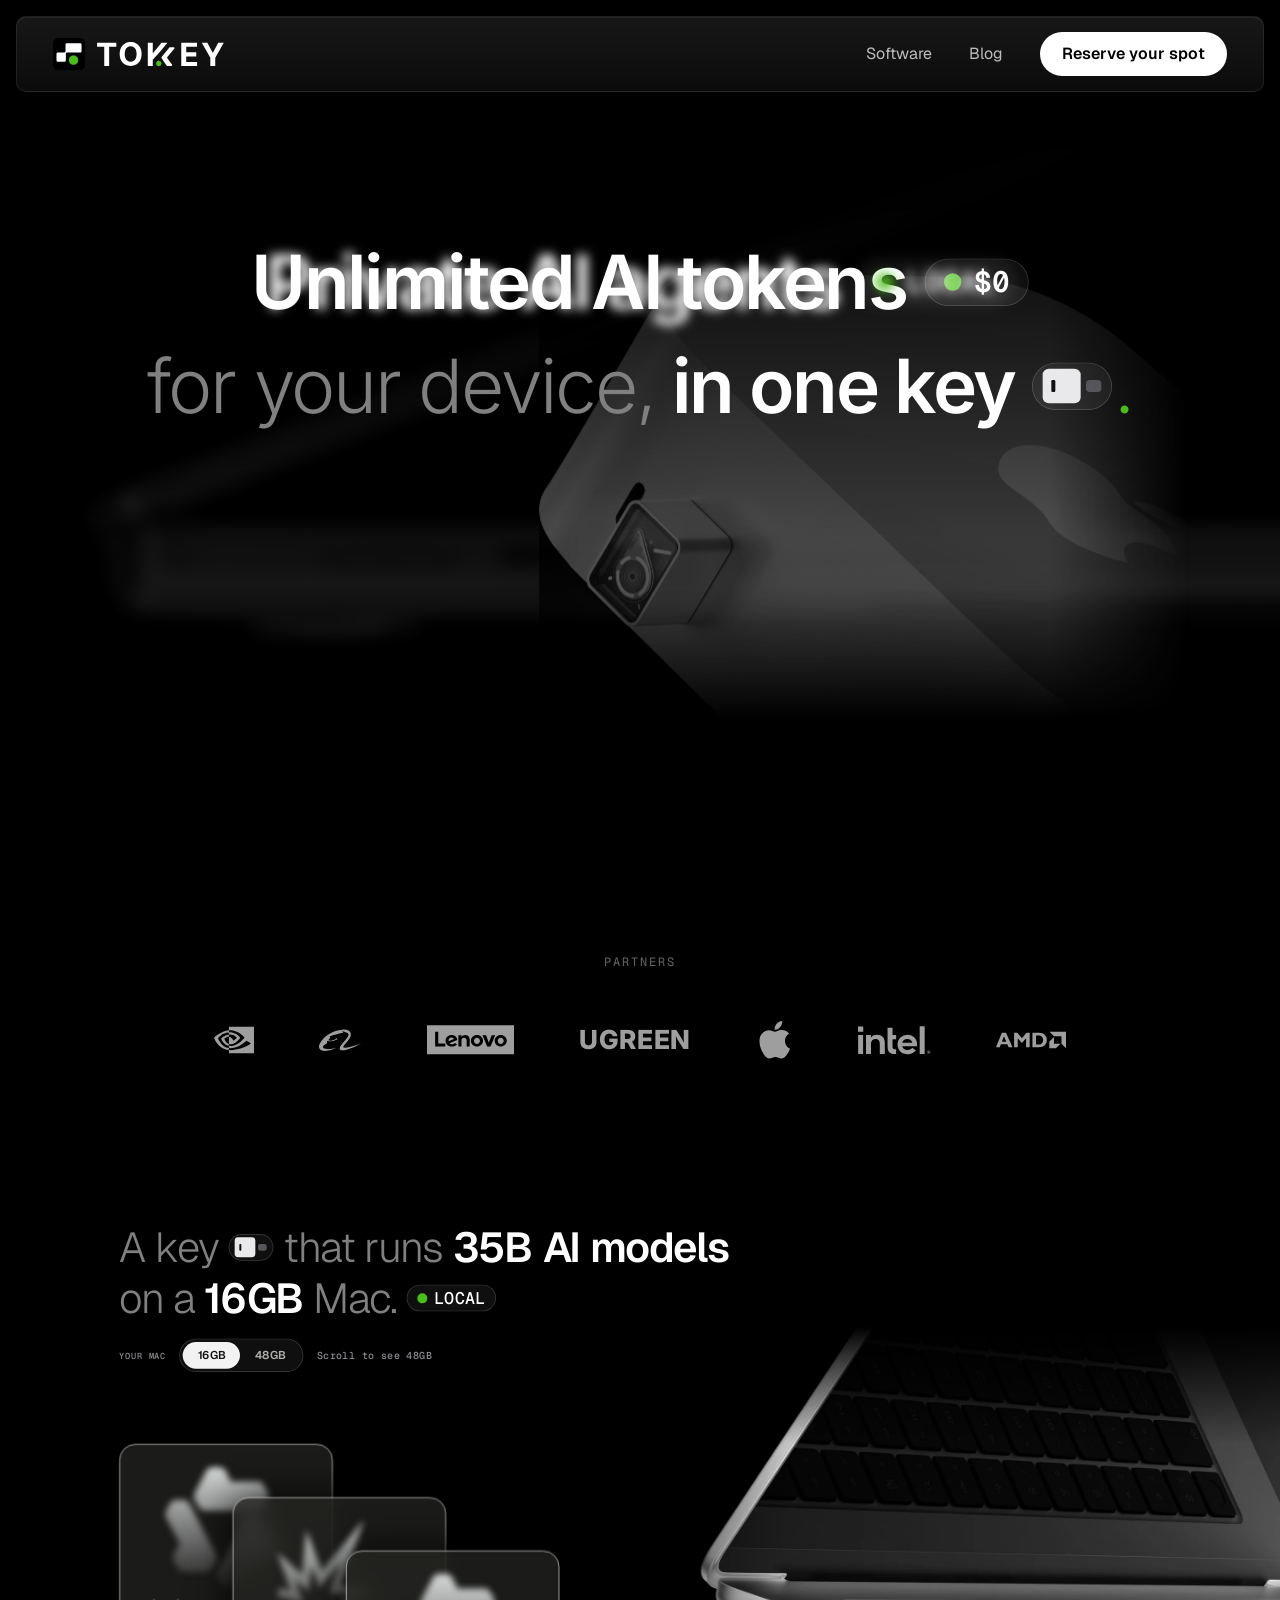
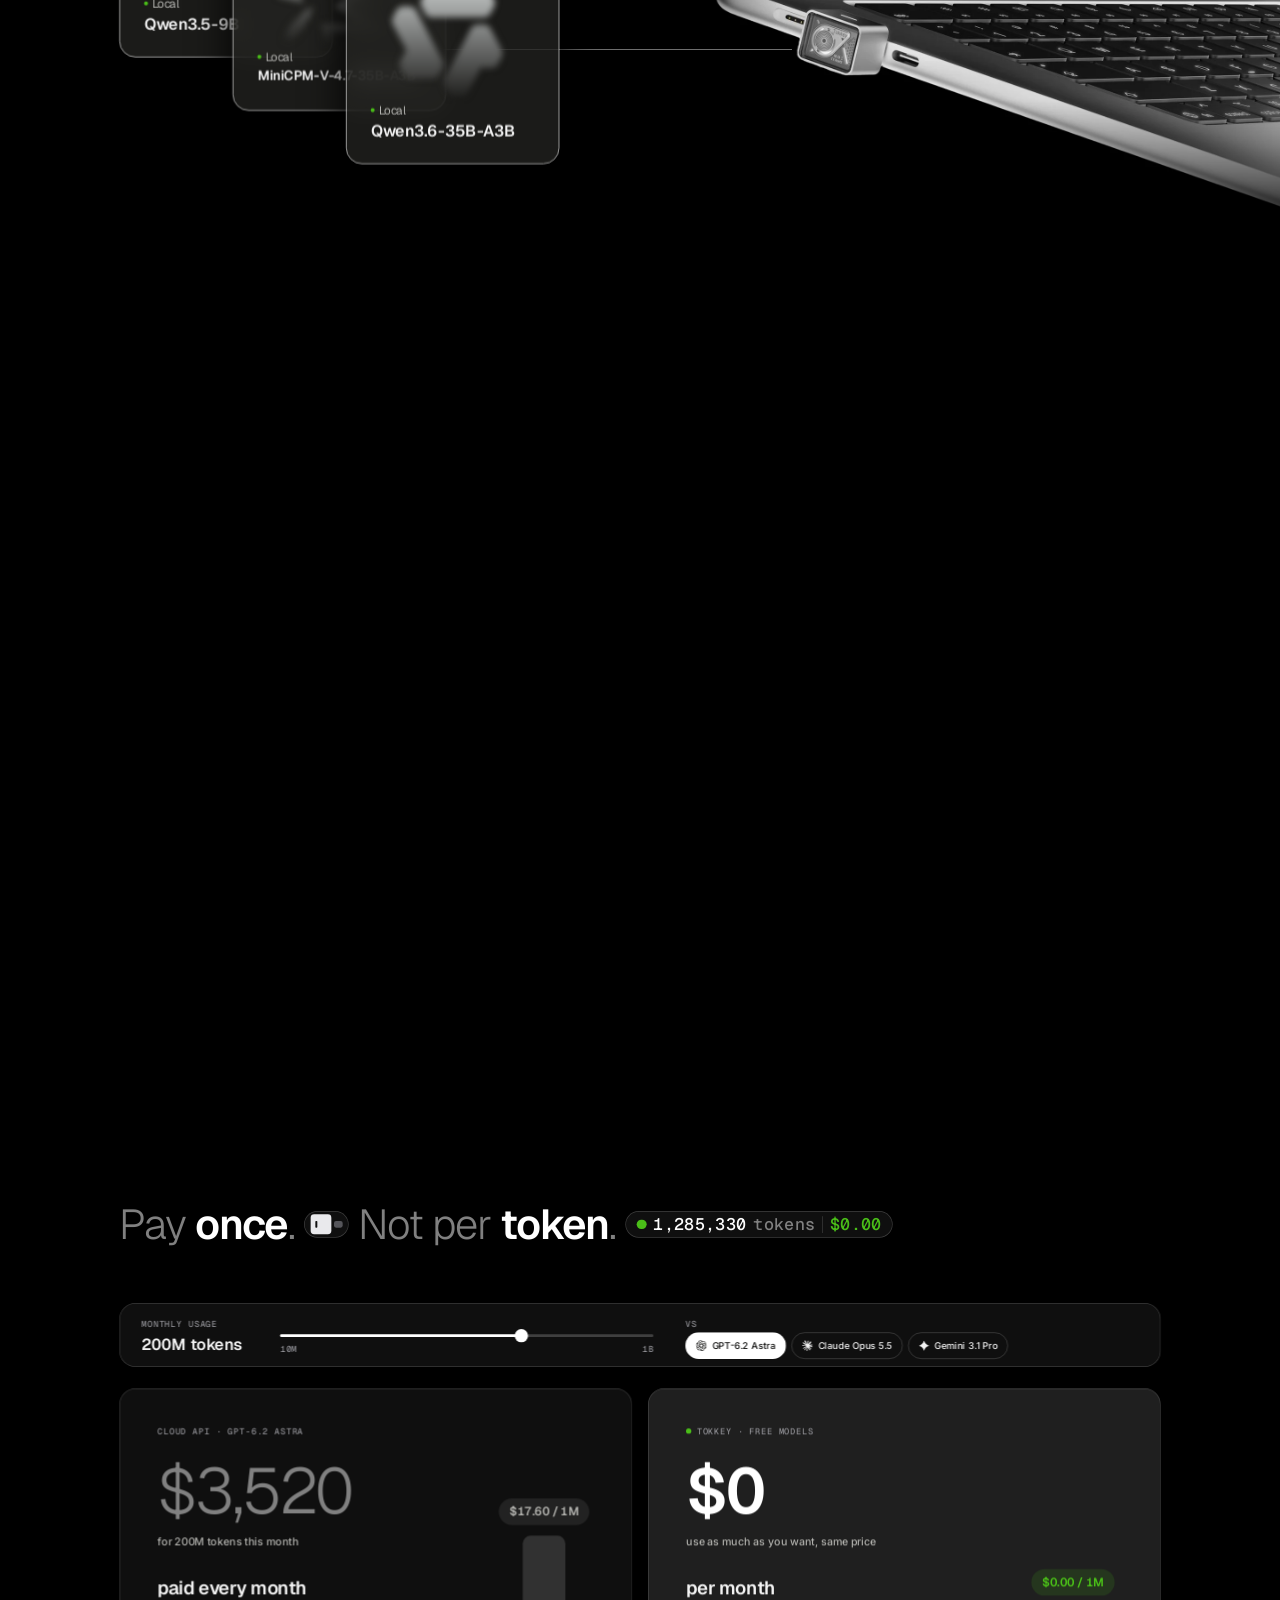
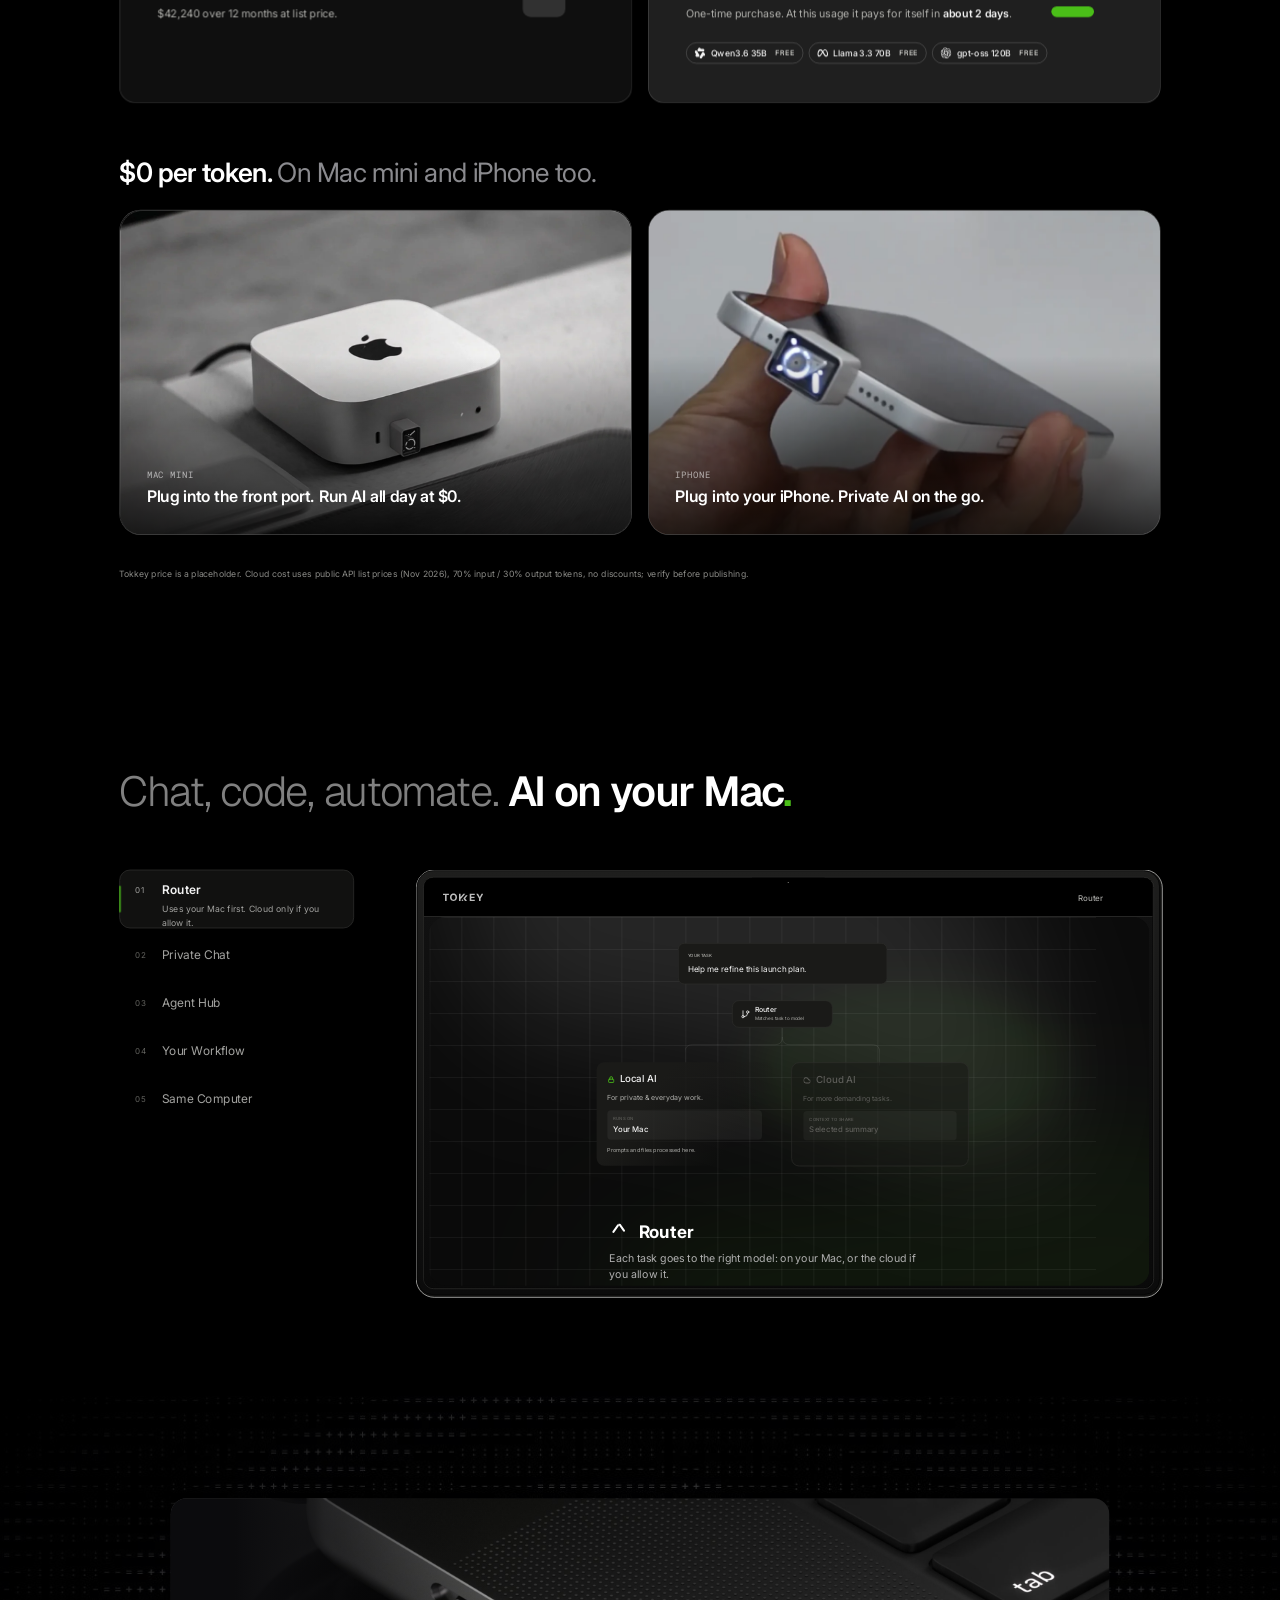
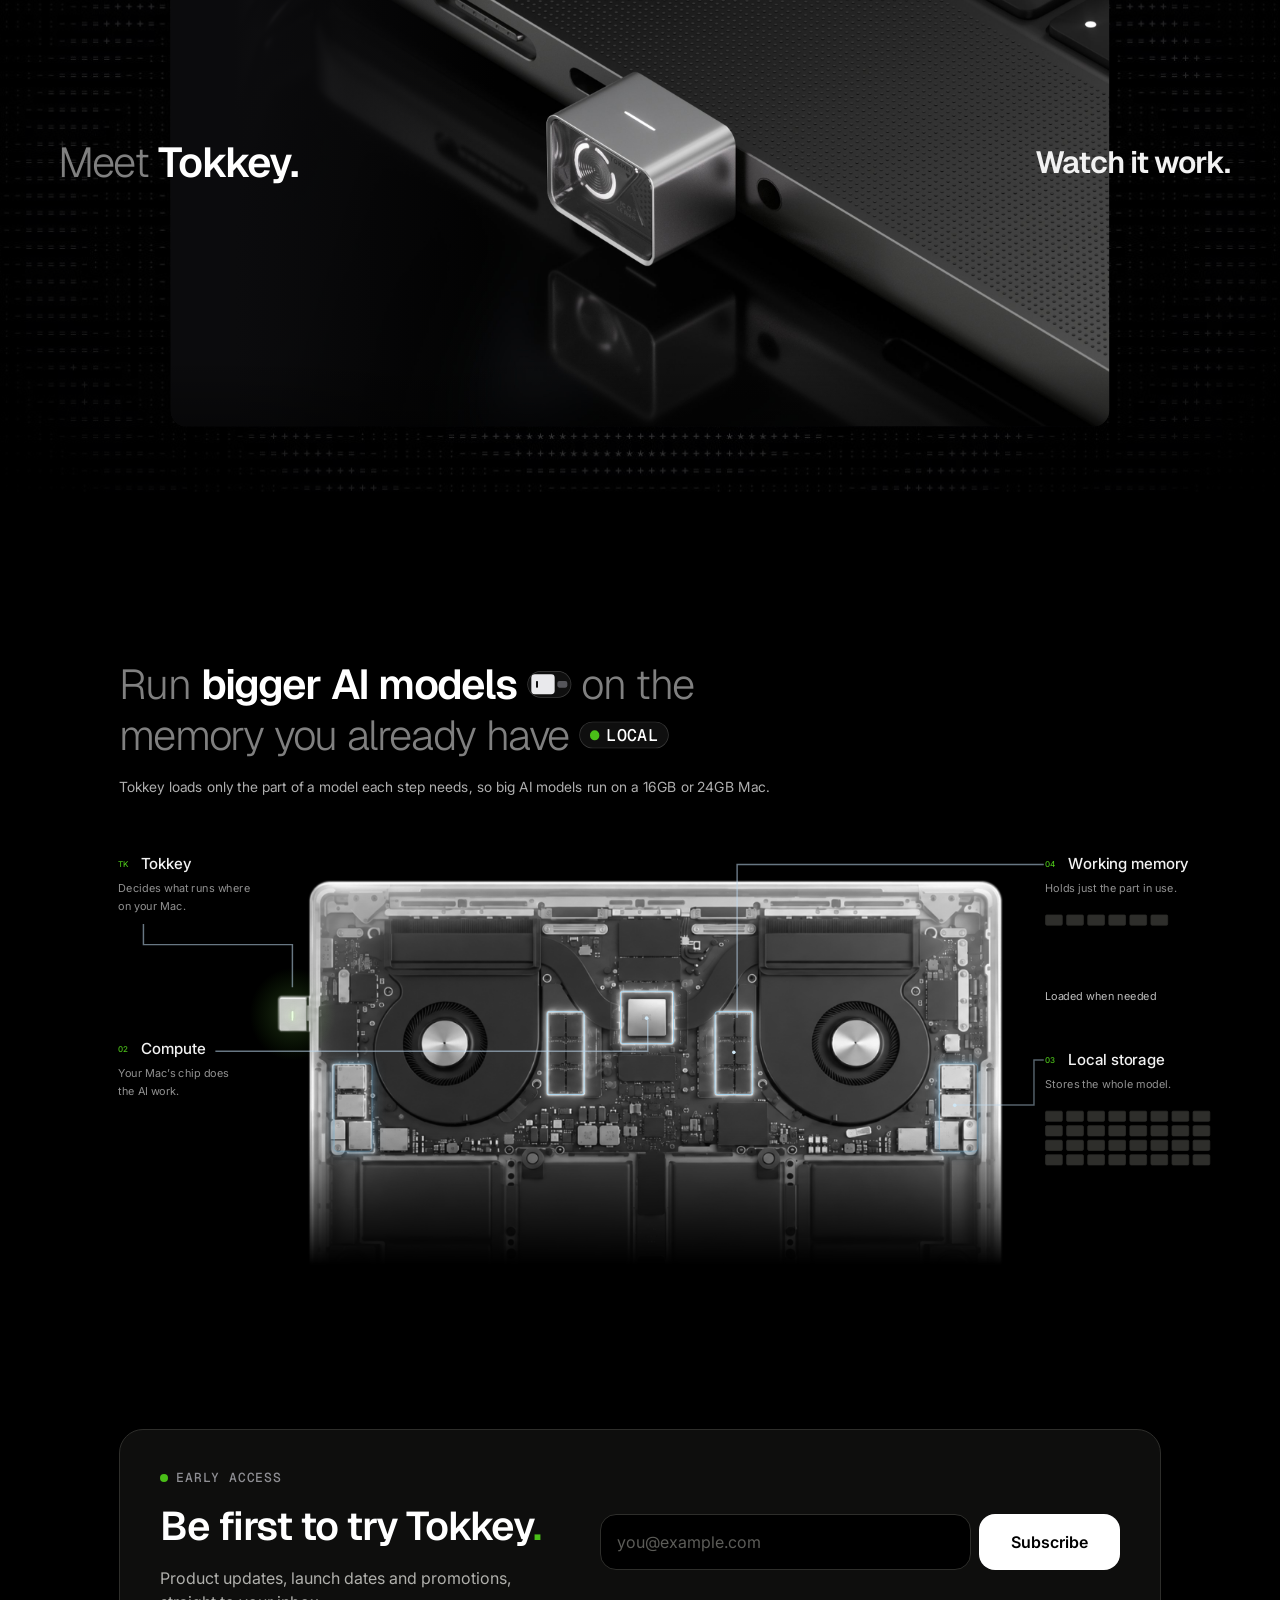
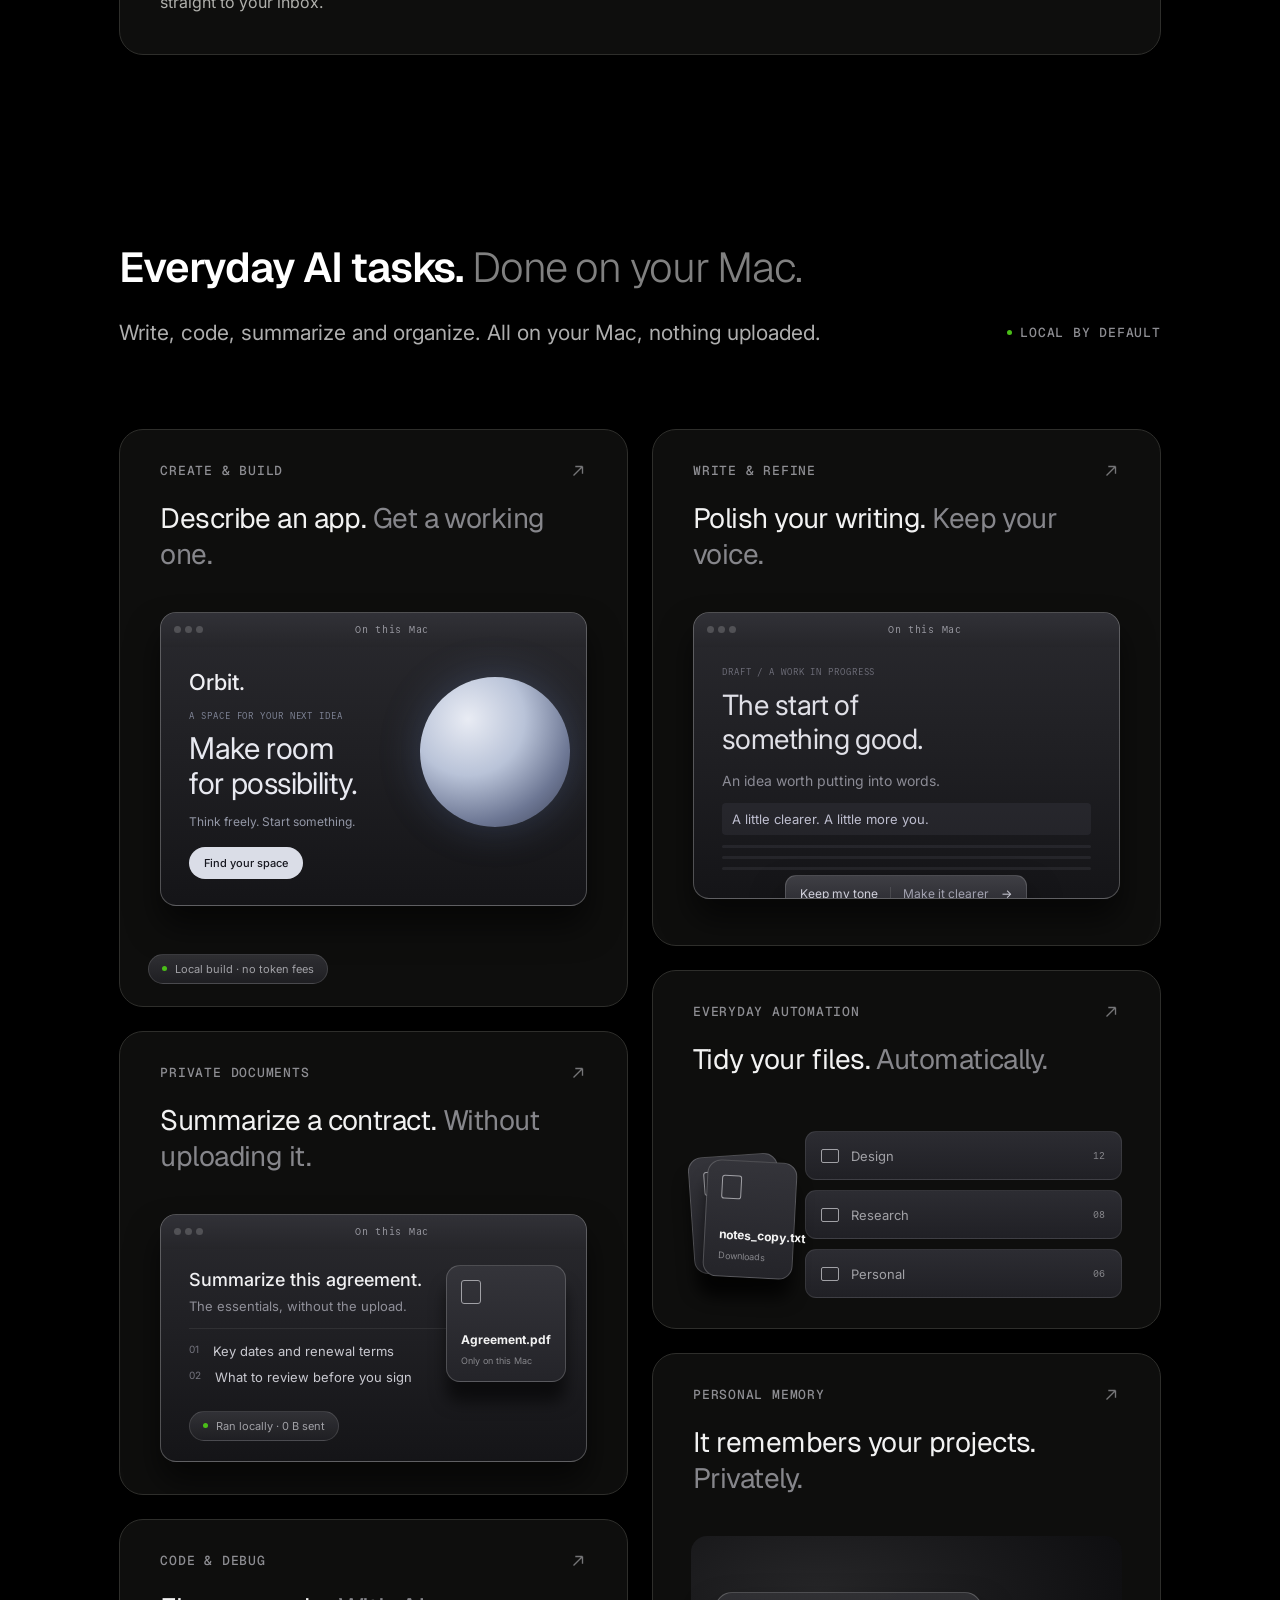
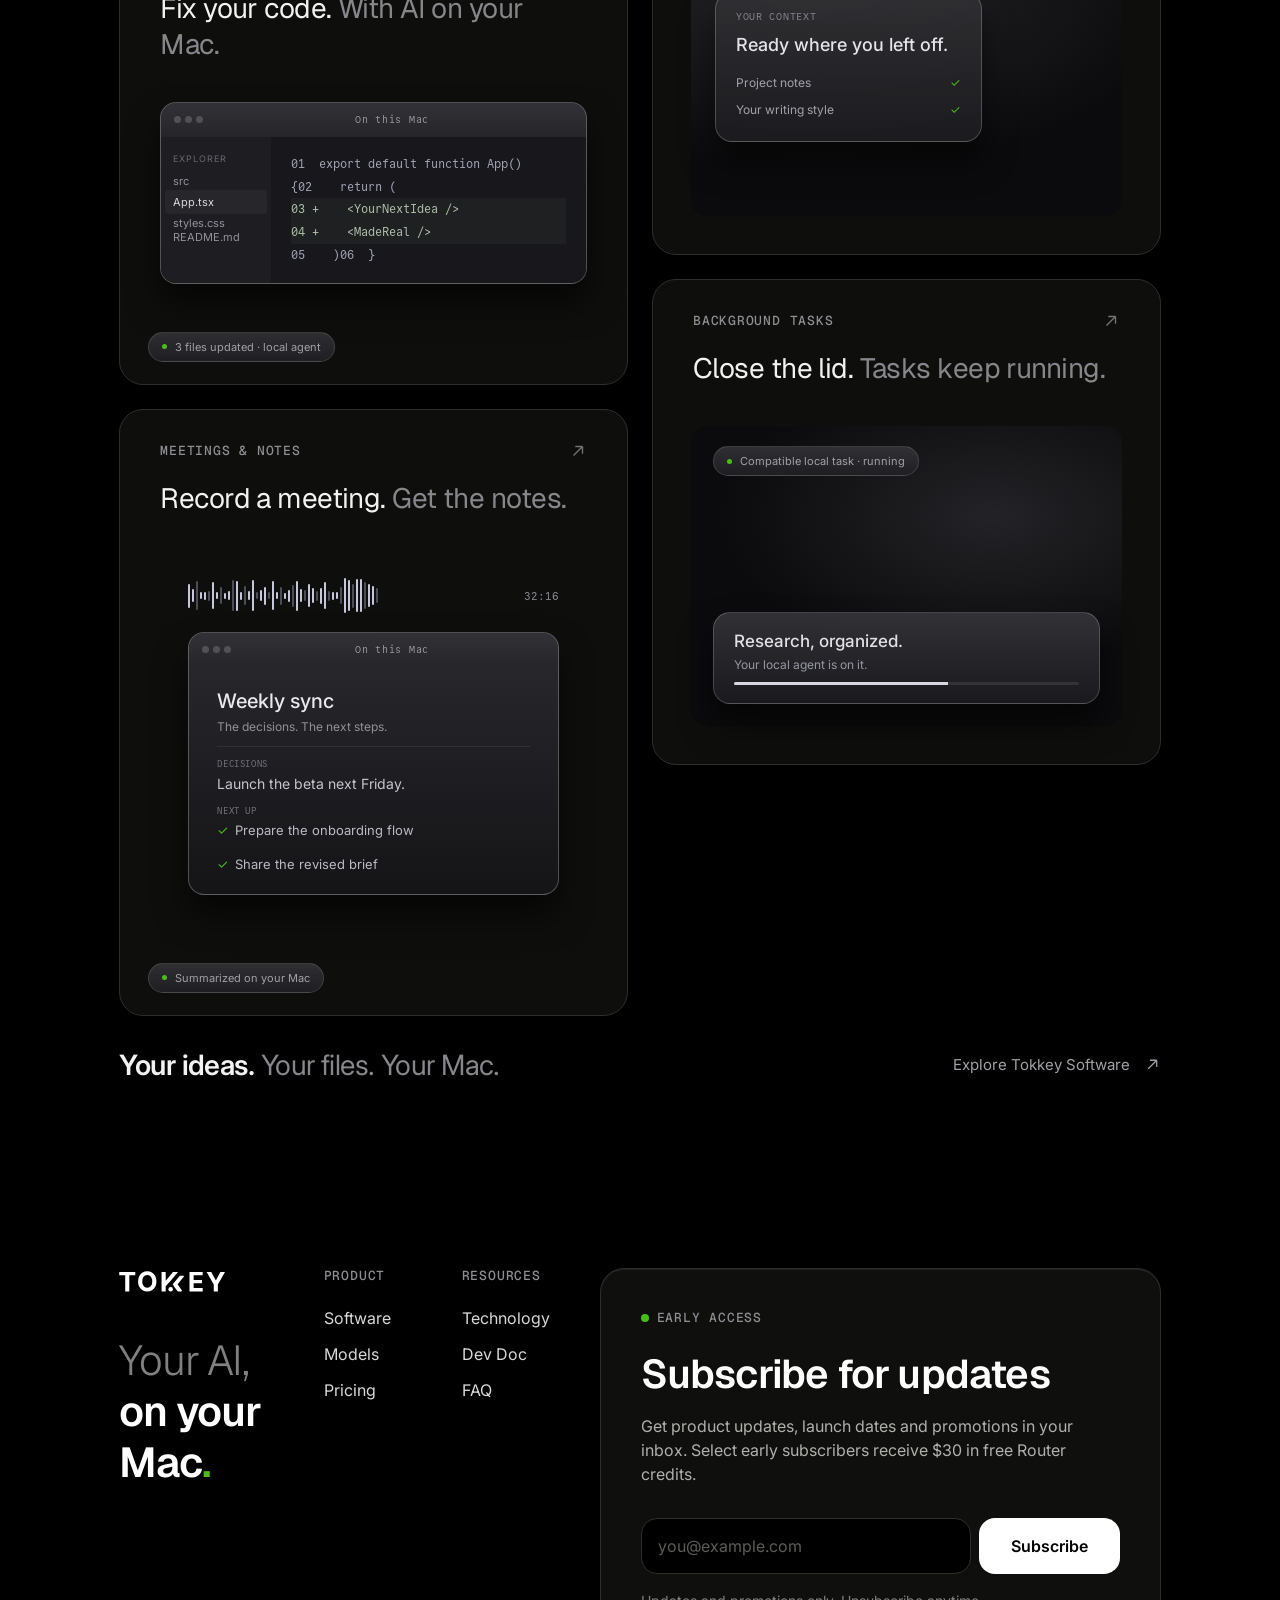
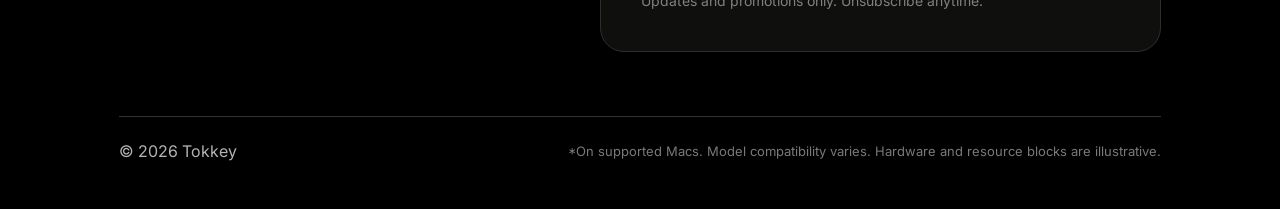
==== commit 1a62fee8: "16GB / 48GB cards: keep rotating while the pointer is over the section The deck spans the full secti" ====
--- a/index.html
+++ b/index.html
@@ -1920,16 +1920,15 @@
 /* one orchestrated moment: when the section comes into view, step from 16GB to 48GB once */
 /* autoplay until the visitor takes over: each card takes the front slot in turn, then the memory toggles 16GB <-> 48GB and the new set does the same */
 let auto=!matchMedia('(prefers-reduced-motion: reduce)').matches,vis2=false,paused=false,step=0,tk=null;
-function tick(){clearTimeout(tk);if(!auto||!vis2||paused)return;rot[cur]++;open=false;hov=null;place();tk=setTimeout(tick,1000)}
+function tick(){clearTimeout(tk);if(!auto||!vis2)return;if(hov!==null){tk=setTimeout(tick,600);return}rot[cur]++;open=false;place();tk=setTimeout(tick,1000)}
 /* desktop: the section pins while you scroll; the first half shows 16GB, the second half 48GB (scrolling back up returns to 16GB) */
 let sMem=-1;function onScr(){if(matchMedia('(max-width:1023px)').matches)return;const r=sec.getBoundingClientRect(),run=r.height-innerHeight;if(run<=0)return;
  const want=(-r.top/run)>.5?1:0;if(want===sMem)return;sMem=want;auto=!matchMedia('(prefers-reduced-motion: reduce)').matches;
- if(want!==cur){rot[want]=0;open=false;hov=null;set(want)}const hn=document.getElementById('s2hint');if(hn)hn.textContent=want?'Scroll up for 16GB':'Scroll to see 48GB';if(auto&&vis2&&!paused){clearTimeout(tk);tk=setTimeout(tick,1200)}}
+ if(want!==cur){rot[want]=0;open=false;hov=null;set(want)}const hn=document.getElementById('s2hint');if(hn)hn.textContent=want?'Scroll up for 16GB':'Scroll to see 48GB';if(auto&&vis2){clearTimeout(tk);tk=setTimeout(tick,1200)}}
 addEventListener('scroll',onScr,{passive:true});setTimeout(onScr,0);
 function stopAuto(){auto=false;clearTimeout(tk)}
 new IntersectionObserver(es=>es.forEach(e=>{vis2=e.isIntersecting;if(vis2)tk=setTimeout(tick,800);else{clearTimeout(tk);if(auto){hov=null;place()}}}),{threshold:.45}).observe(sec);
-deck.addEventListener('mouseenter',()=>{paused=true;clearTimeout(tk)});
-deck.addEventListener('mouseleave',()=>{paused=false;if(auto)tk=setTimeout(tick,600)});
+/* rotation keeps going while the pointer is over the deck; it only waits while a card itself is hovered */
 })();
 </script>
 <script>
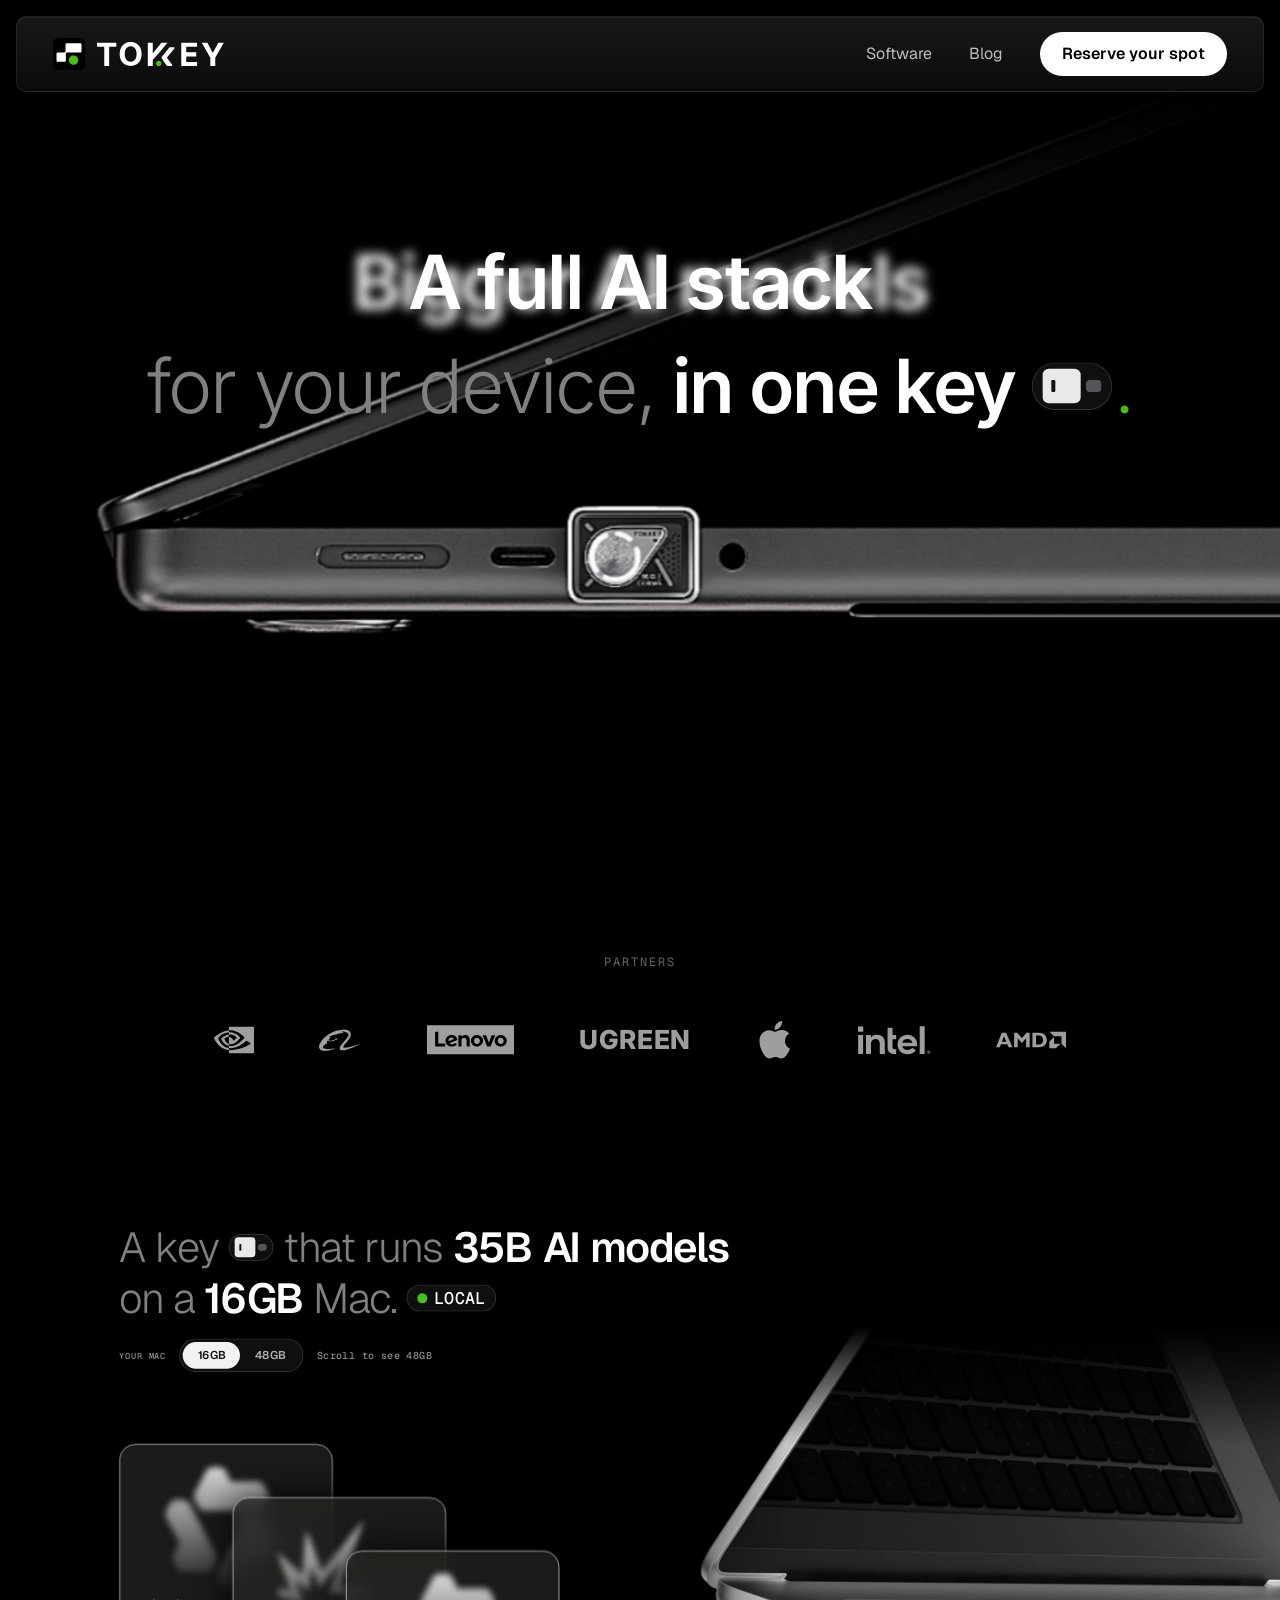
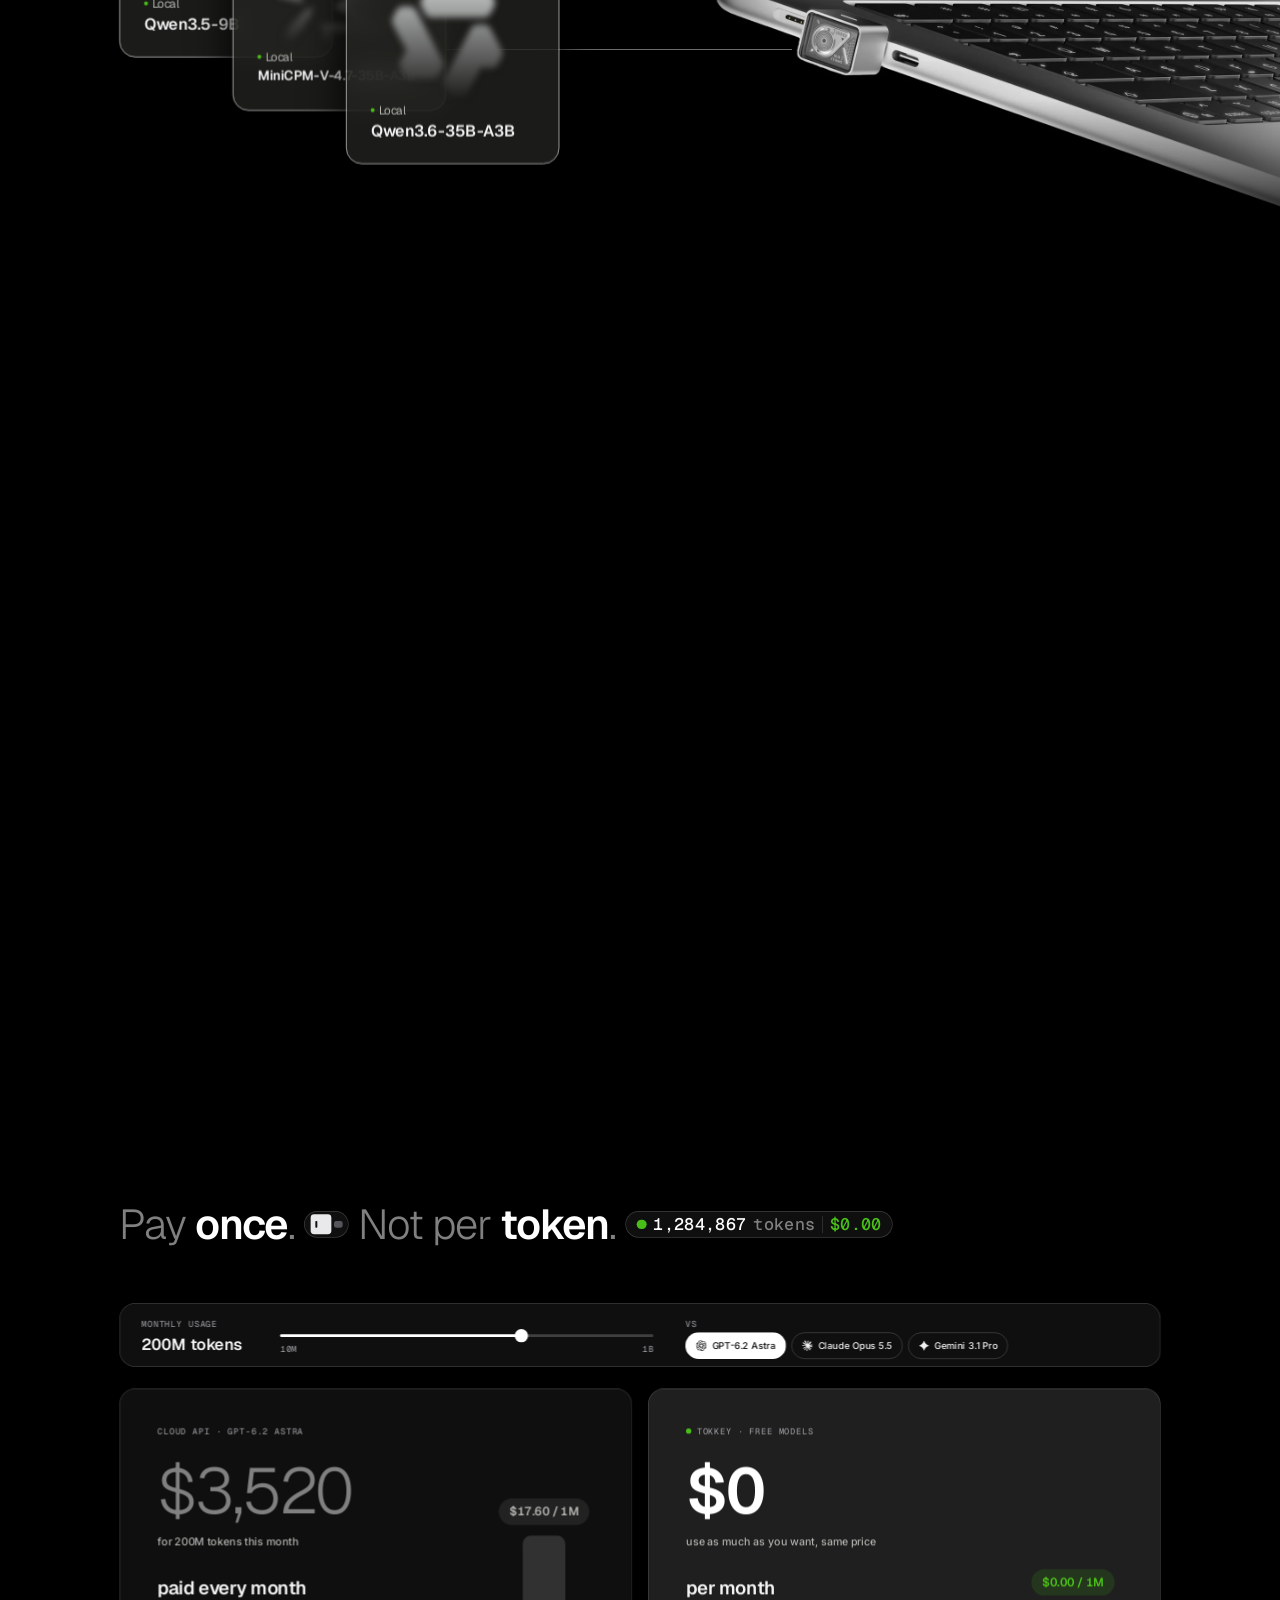
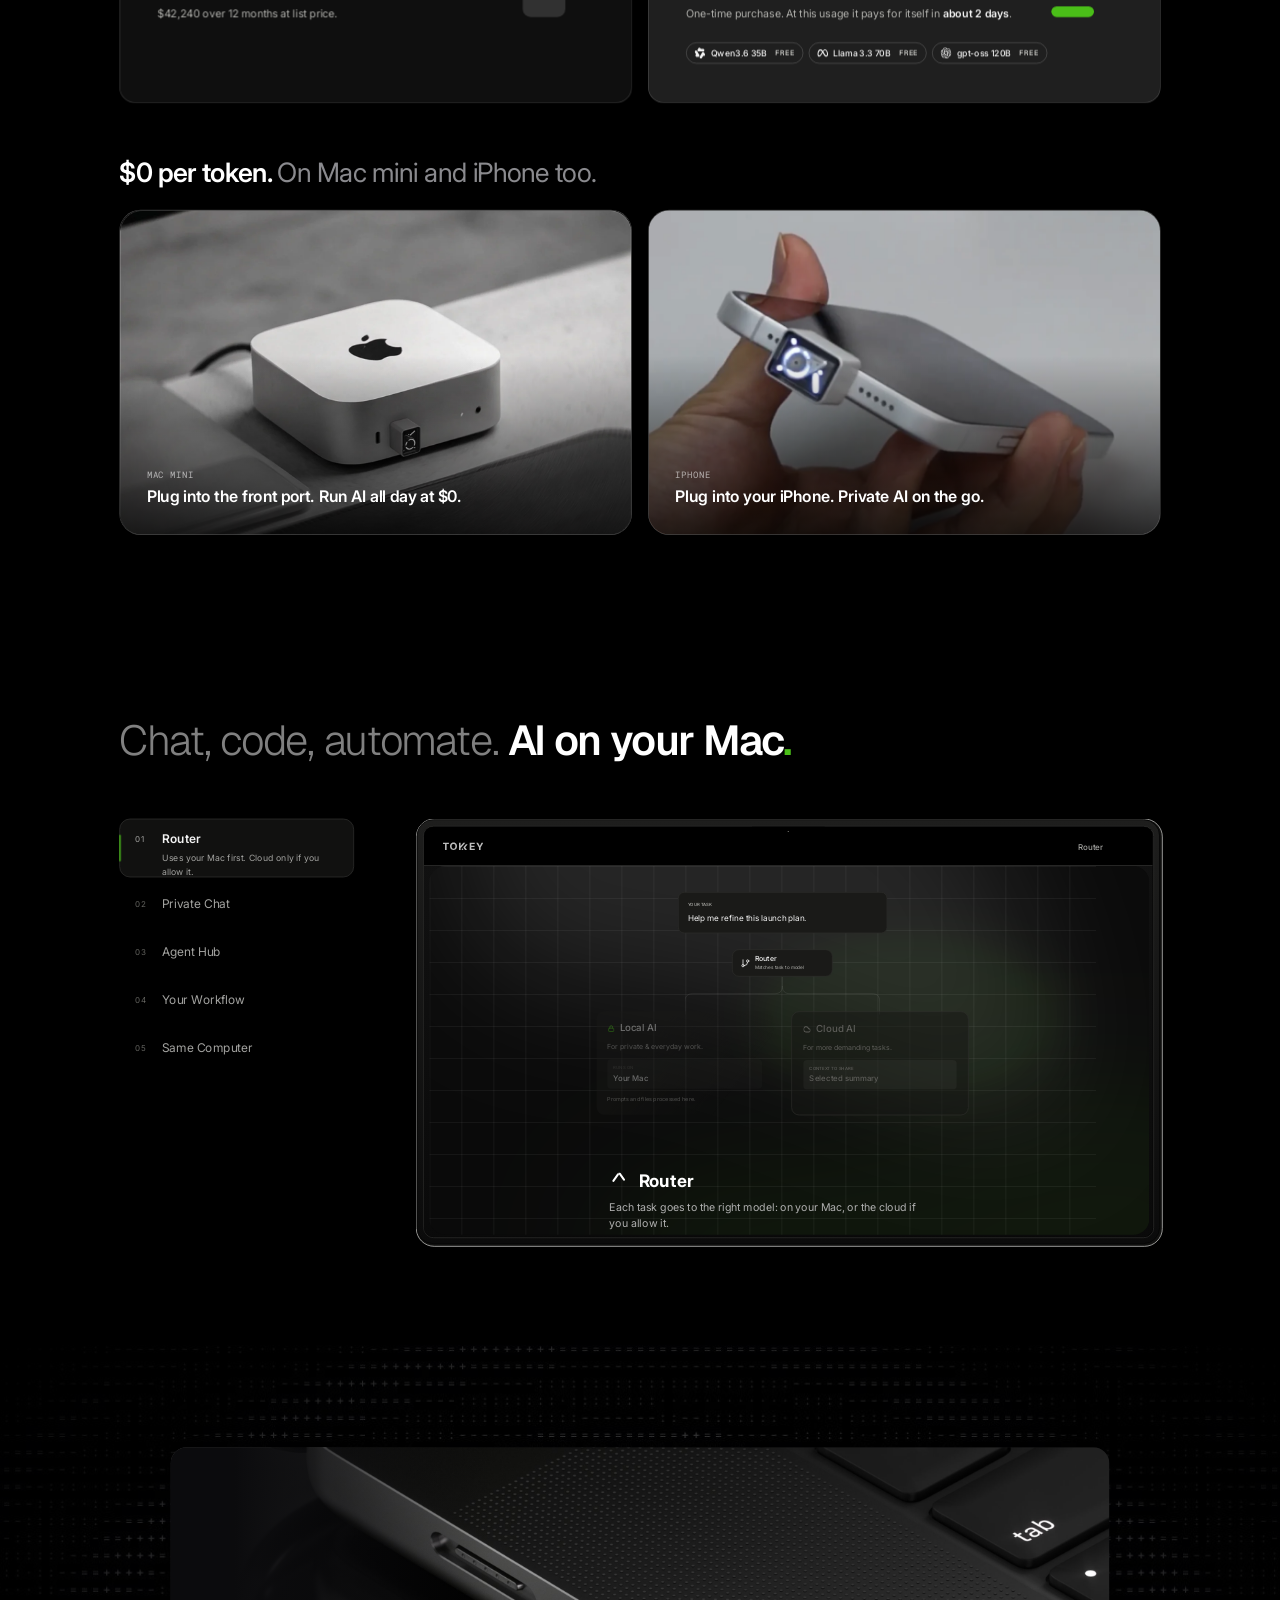
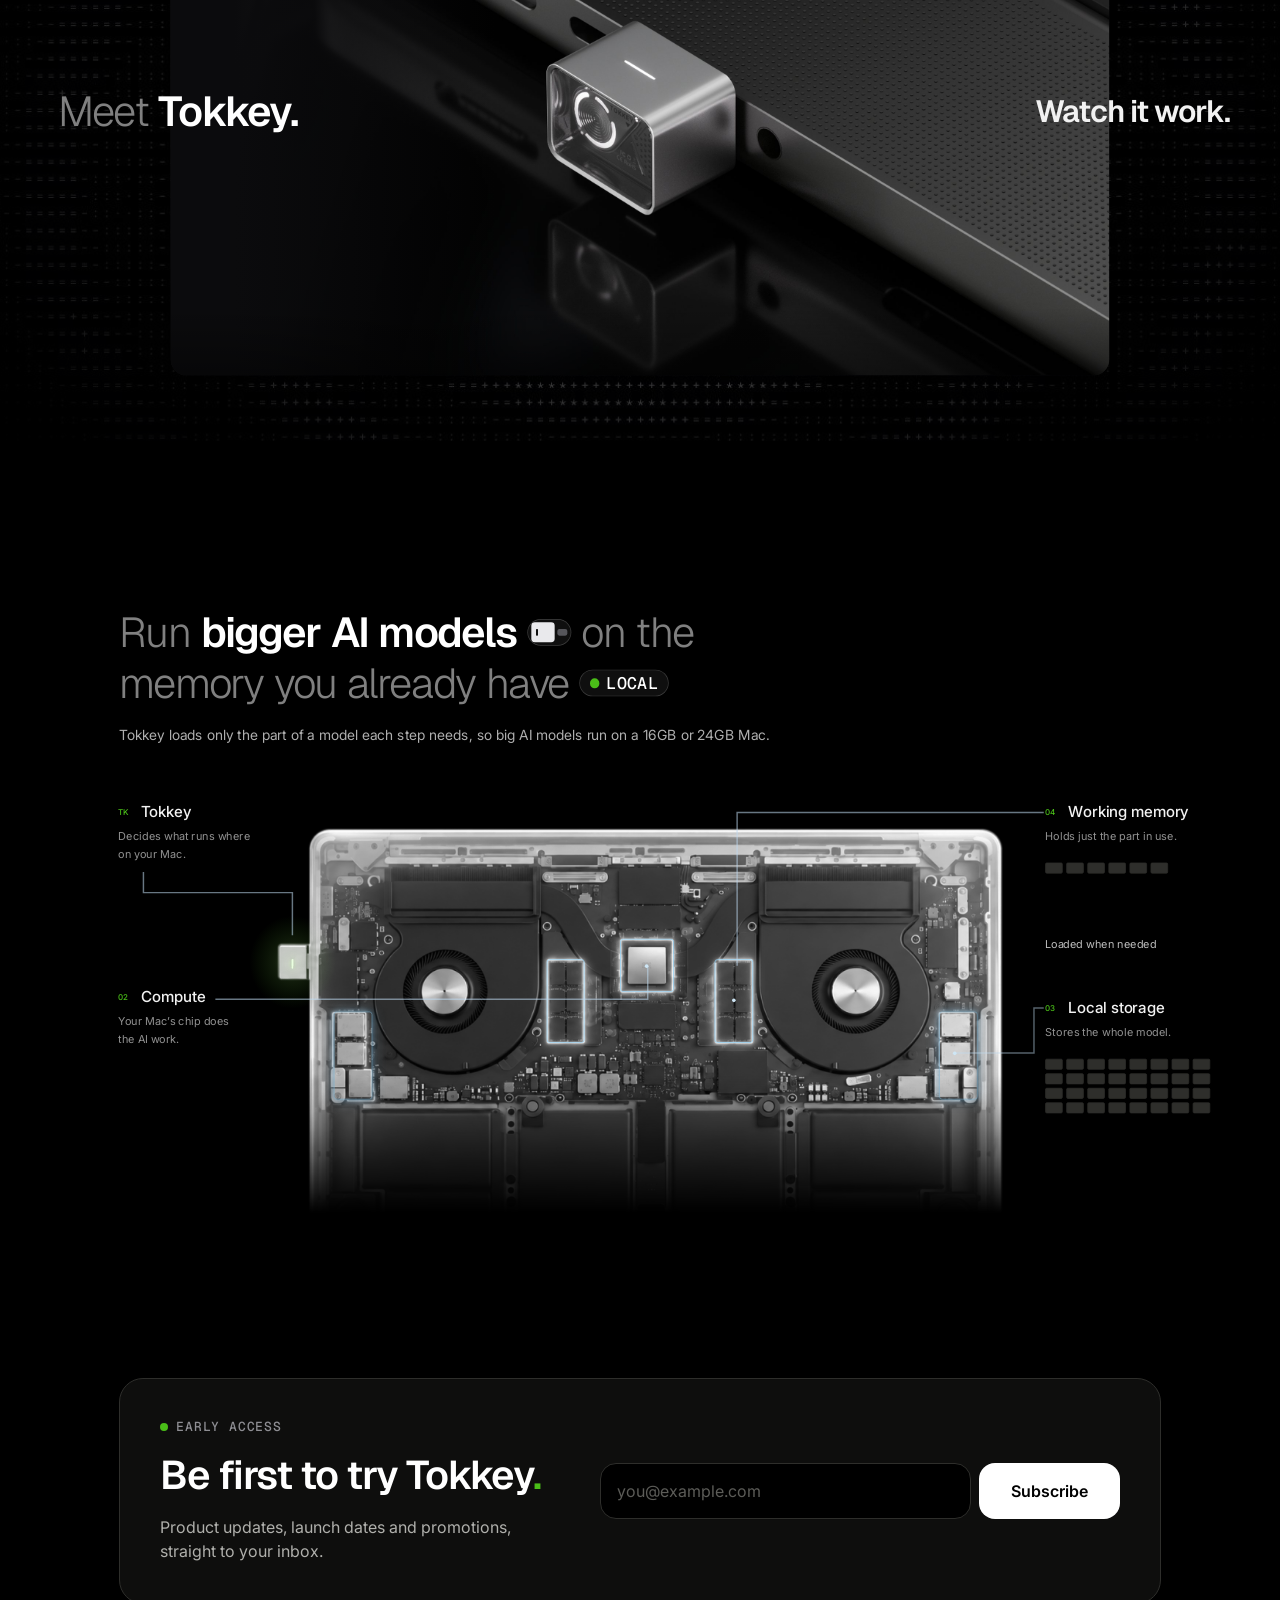
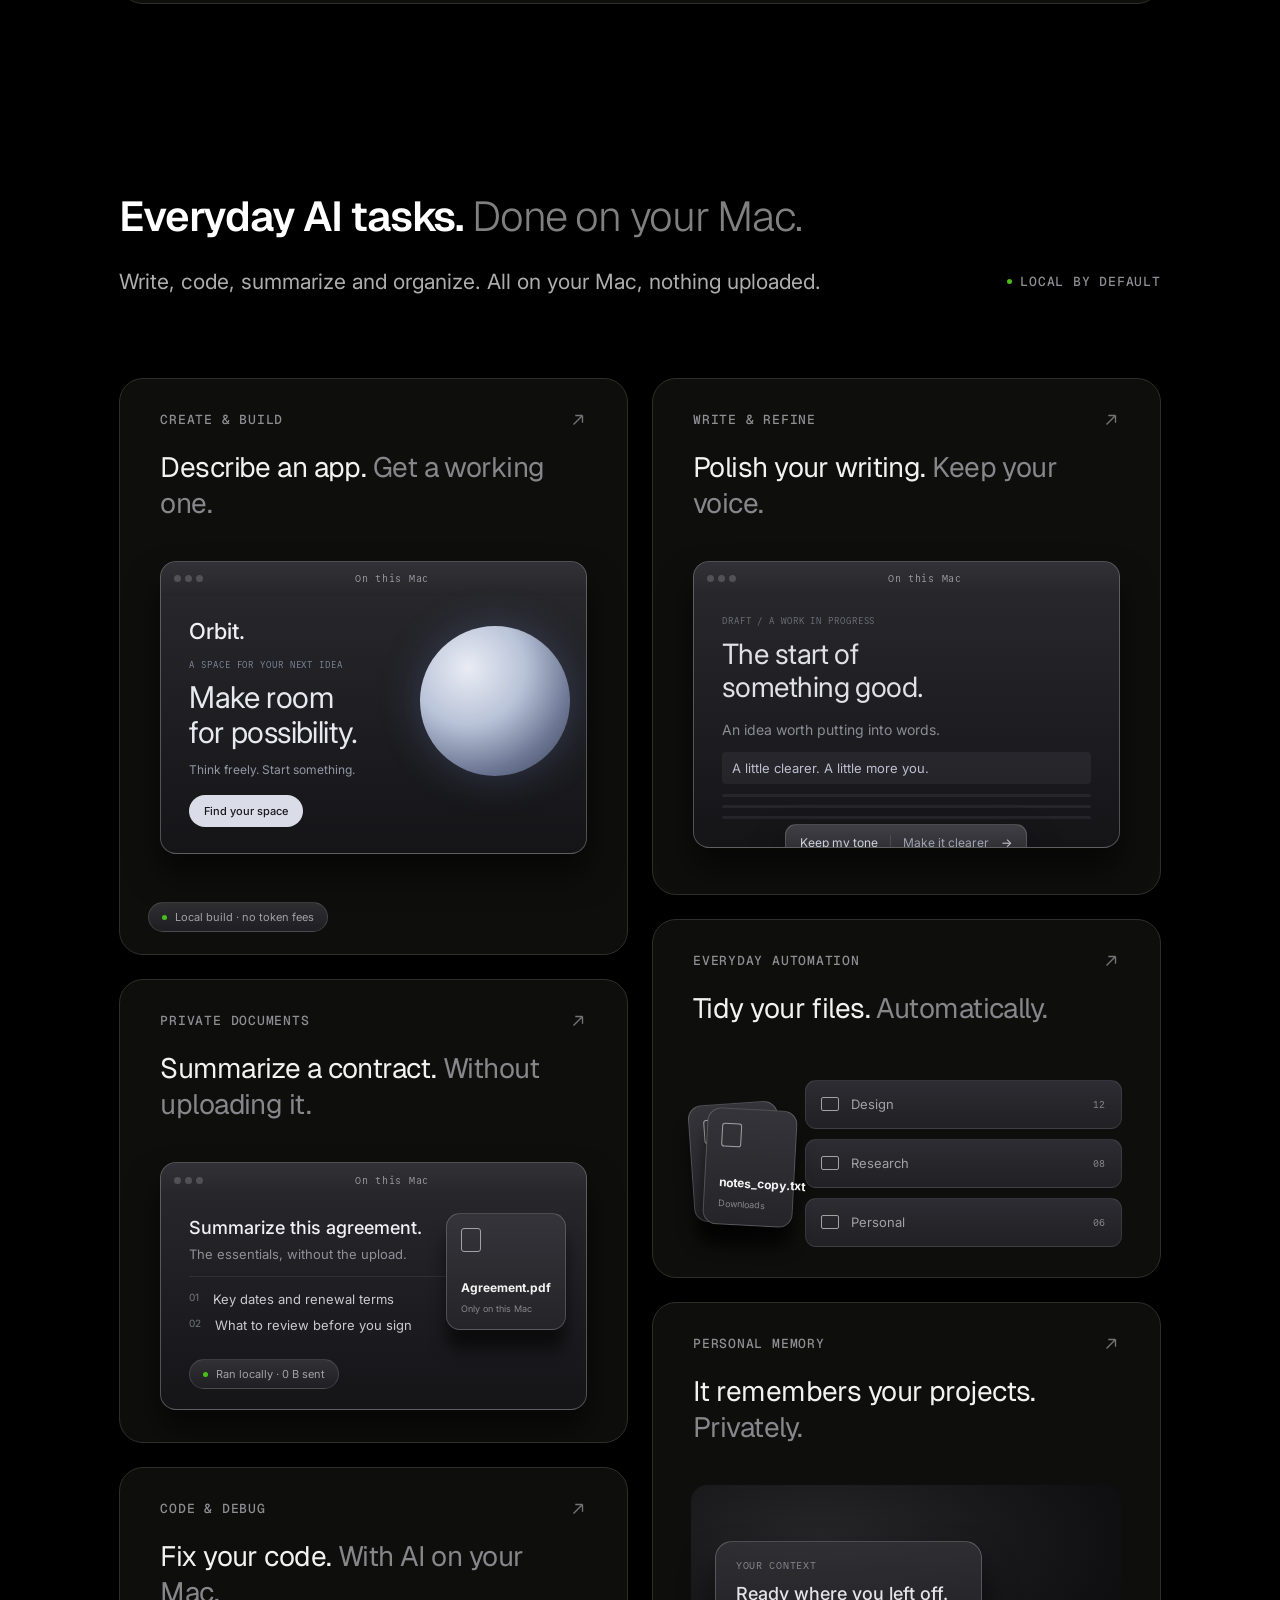
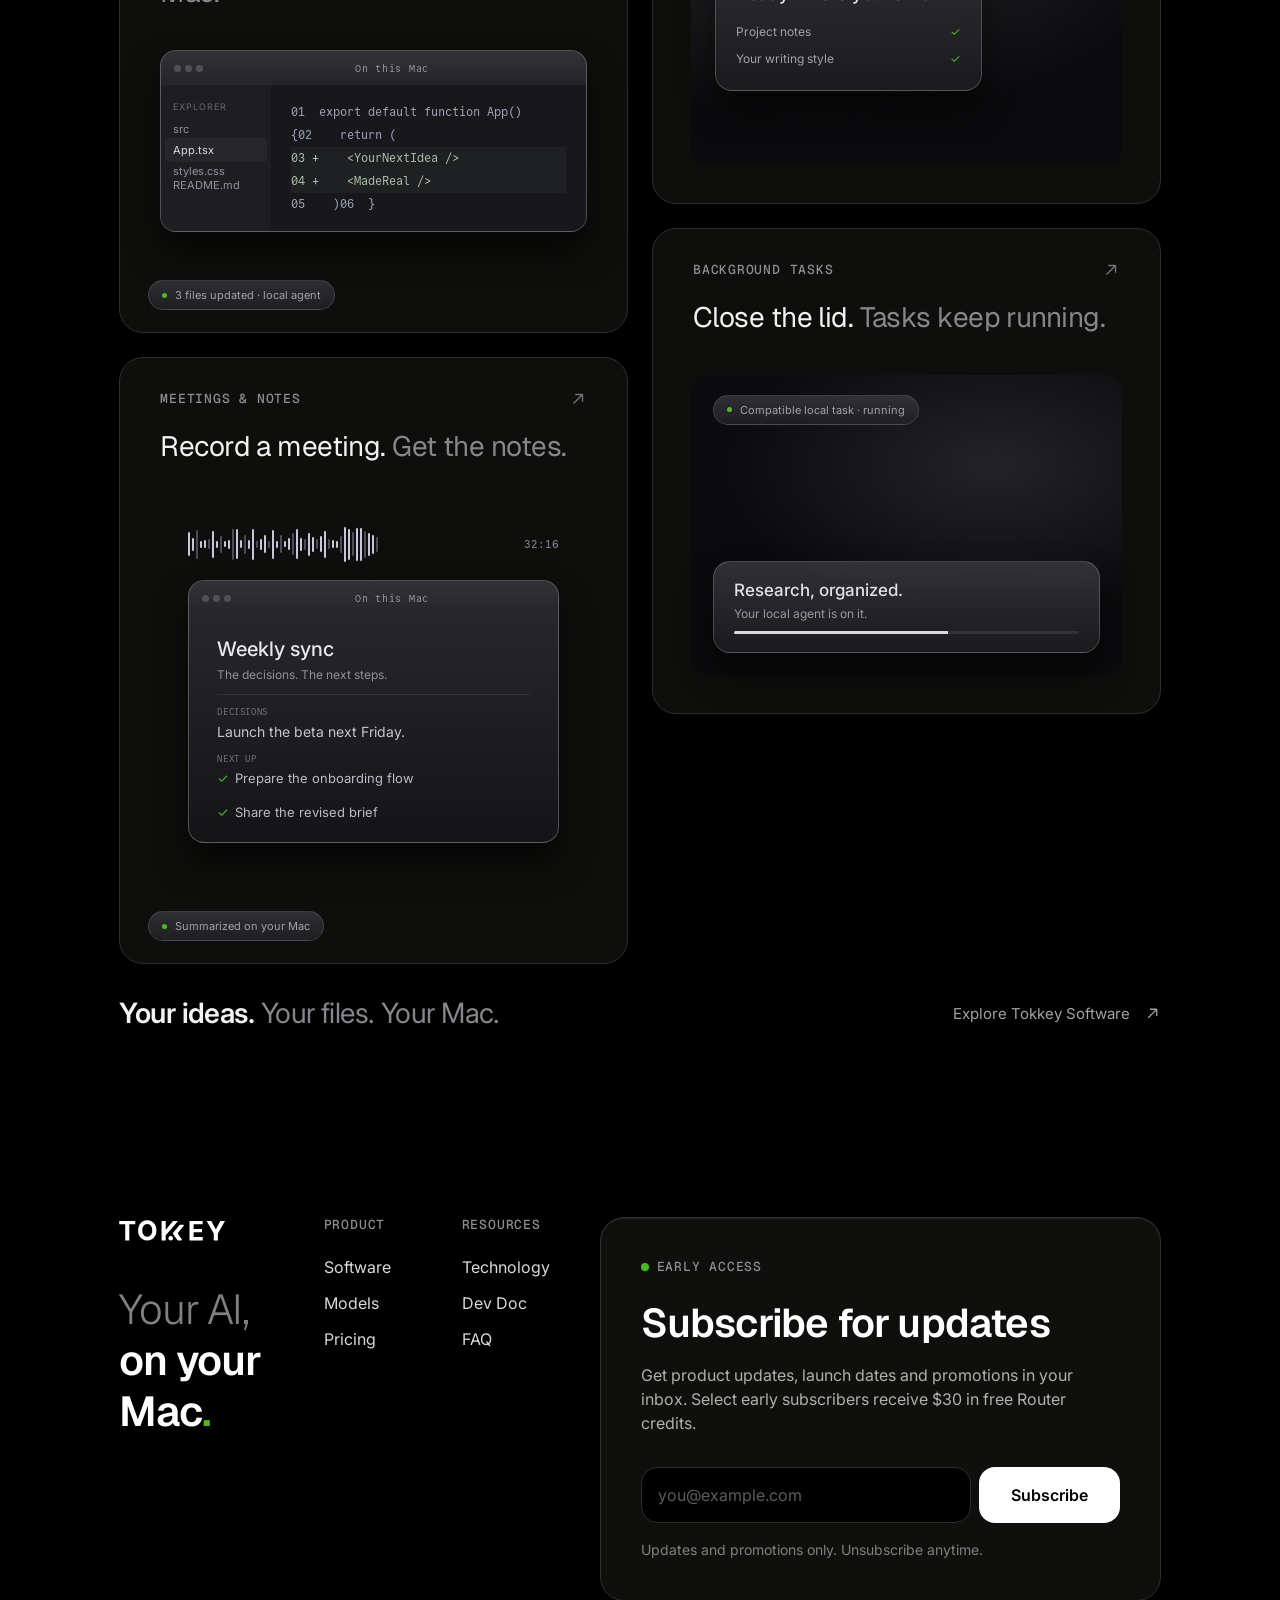
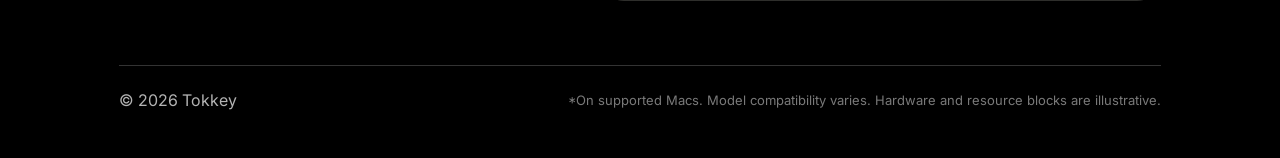
==== commit 0c6ac352: "Pricing: remove the placeholder footnote Drops "Tokkey price is a placeholder. Cloud cost uses publi" ====
--- a/index.html
+++ b/index.html
@@ -547,8 +547,8 @@
 @media(prefers-reduced-motion:reduce){.s2-card,.s2-roll>span,.s2-seg .s2th,.s2-glow{transition:none!important}}
 
 /* ===== s3 = Homepage 05 · Cost compare (Figma 1607:9751). Left edge 179px shared with s2 ===== */
-.s3-sec{--z:1;position:relative;height:calc(1753px * var(--z));background:#000;overflow:hidden;color:#f2f2f2}
-.s3-c{position:absolute;left:50%;top:calc(11px * var(--z));width:1920px;height:1753px;transform:translateX(-50%) scale(var(--z));transform-origin:top center;font-family:'Inter',sans-serif}
+.s3-sec{--z:1;position:relative;height:calc(1676px * var(--z));background:#000;overflow:hidden;color:#f2f2f2}
+.s3-c{position:absolute;left:50%;top:calc(11px * var(--z));width:1920px;height:1676px;transform:translateX(-50%) scale(var(--z));transform-origin:top center;font-family:'Inter',sans-serif}
 .s3-bg{position:absolute;inset:0;opacity:.9}.s3-bg img{width:100%;height:100%;object-fit:cover;opacity:.3;display:block}
 .s3-mono{font:500 13px/16px 'Geist Mono','Commit Mono',monospace;letter-spacing:.06em;color:#8e8e93;text-transform:uppercase}
 .s3-h{position:absolute;left:179px;top:132px;margin:0;font-family:'Geist','Inter',sans-serif;font-size:62.638px;line-height:76.21px;letter-spacing:-1.8792px;font-weight:300;color:#808080;white-space:nowrap}
@@ -1410,7 +1410,6 @@
     <figure class="s3-scc"><img src="assets/sc/macmini.webp" alt="Tokkey plugged into the front port of a Mac mini on a desk" loading="lazy"><figcaption><span>Mac mini</span><b>Plug into the front port. Run AI all day at $0.</b></figcaption></figure>
     <figure class="s3-scc s3-ip"><img src="assets/sc/iphone.webp" alt="Tokkey plugged into an iPhone, held in one hand" loading="lazy"><figcaption><span>iPhone</span><b>Plug into your iPhone. Private AI on the go.</b></figcaption></figure>
   </div>
-  <p class="s3-foot">Tokkey price is a placeholder. Cloud cost uses public API list prices (Nov 2026), 70% input / 30% output tokens, no discounts; verify before publishing.</p>
 </div>
 </section>
 
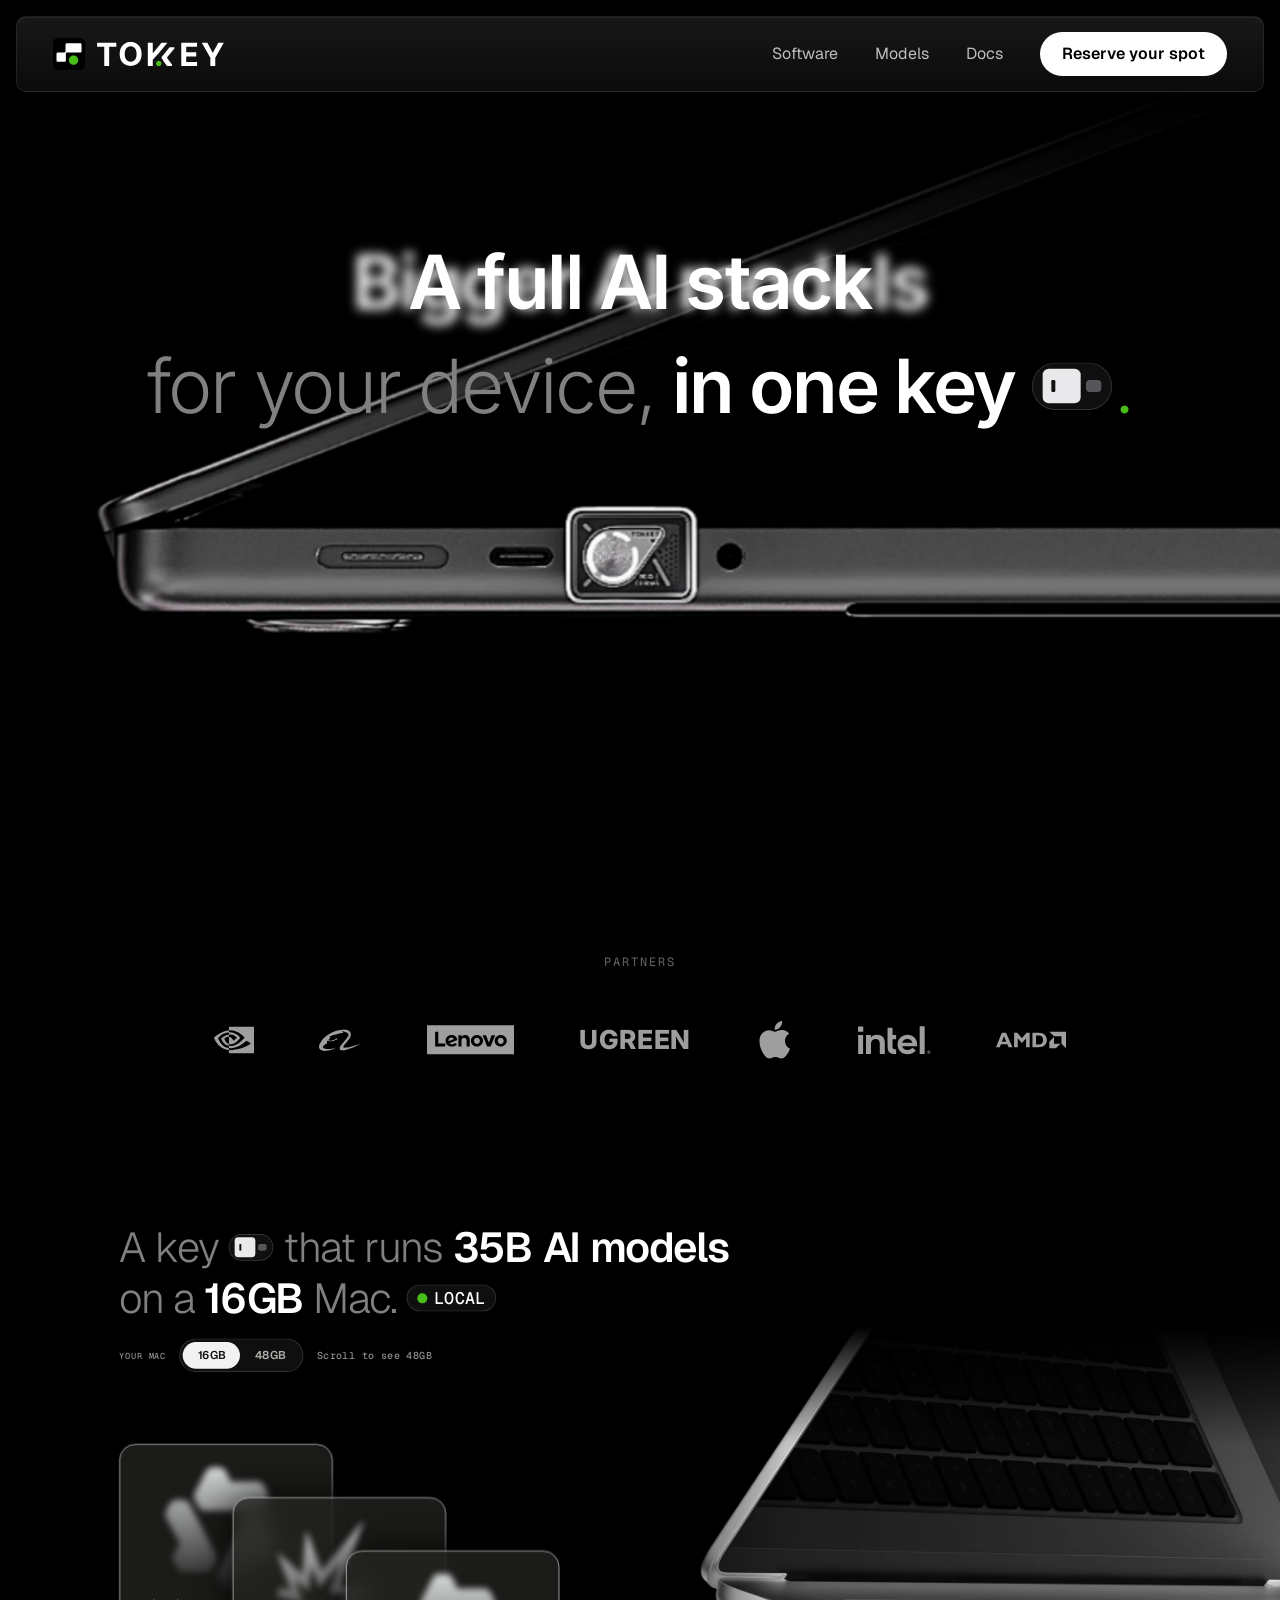
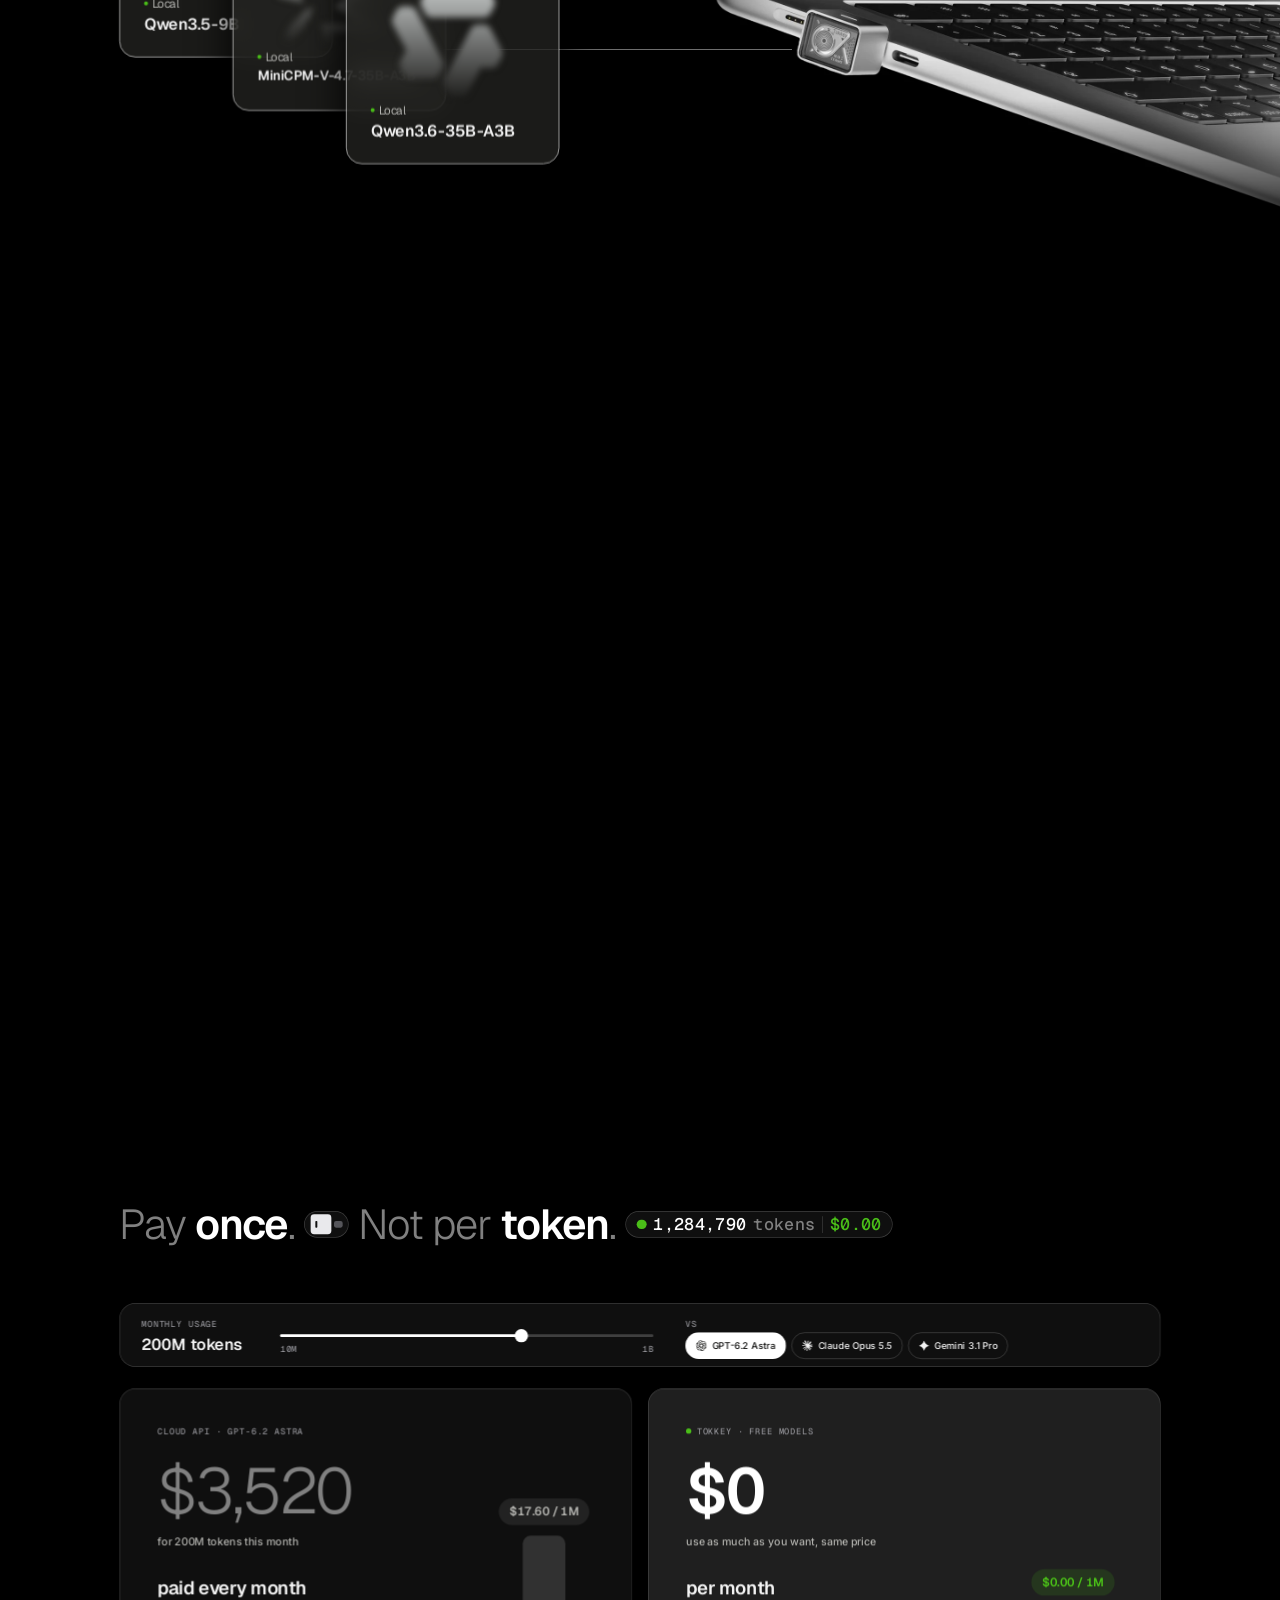
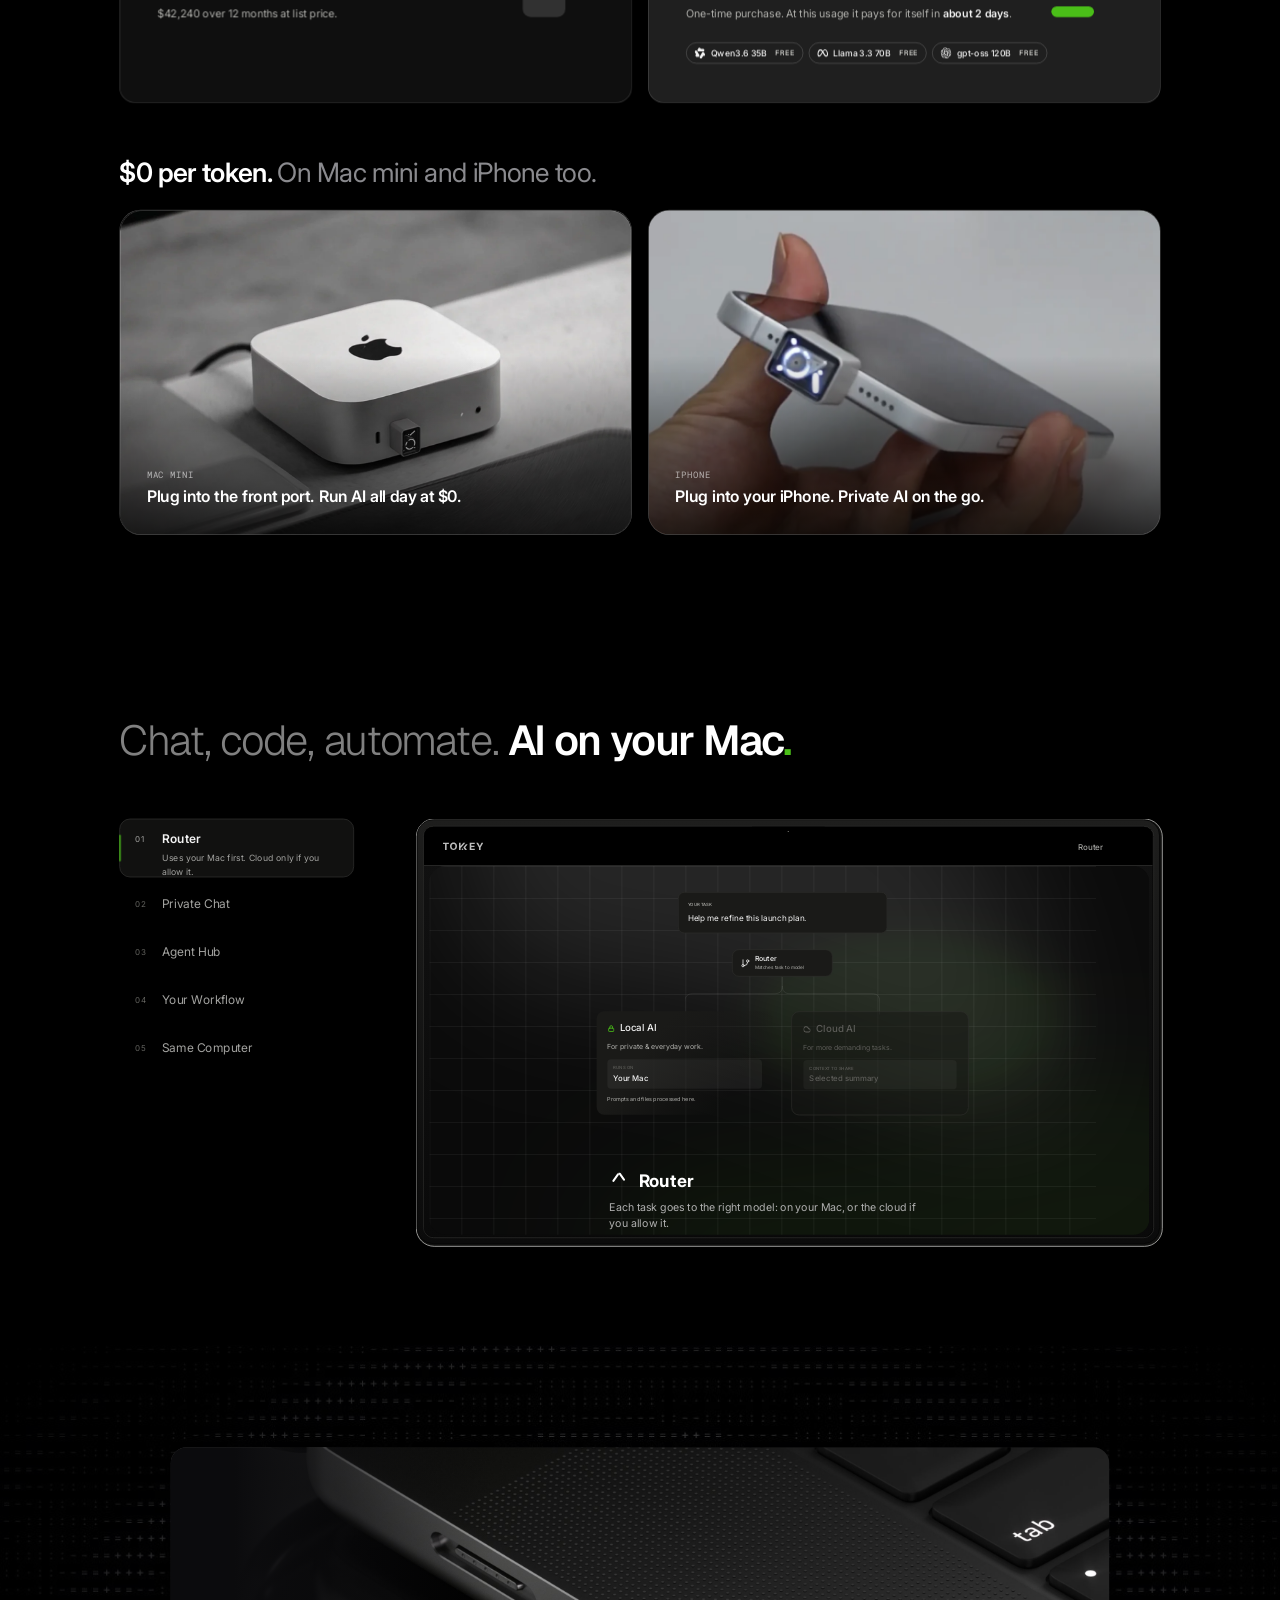
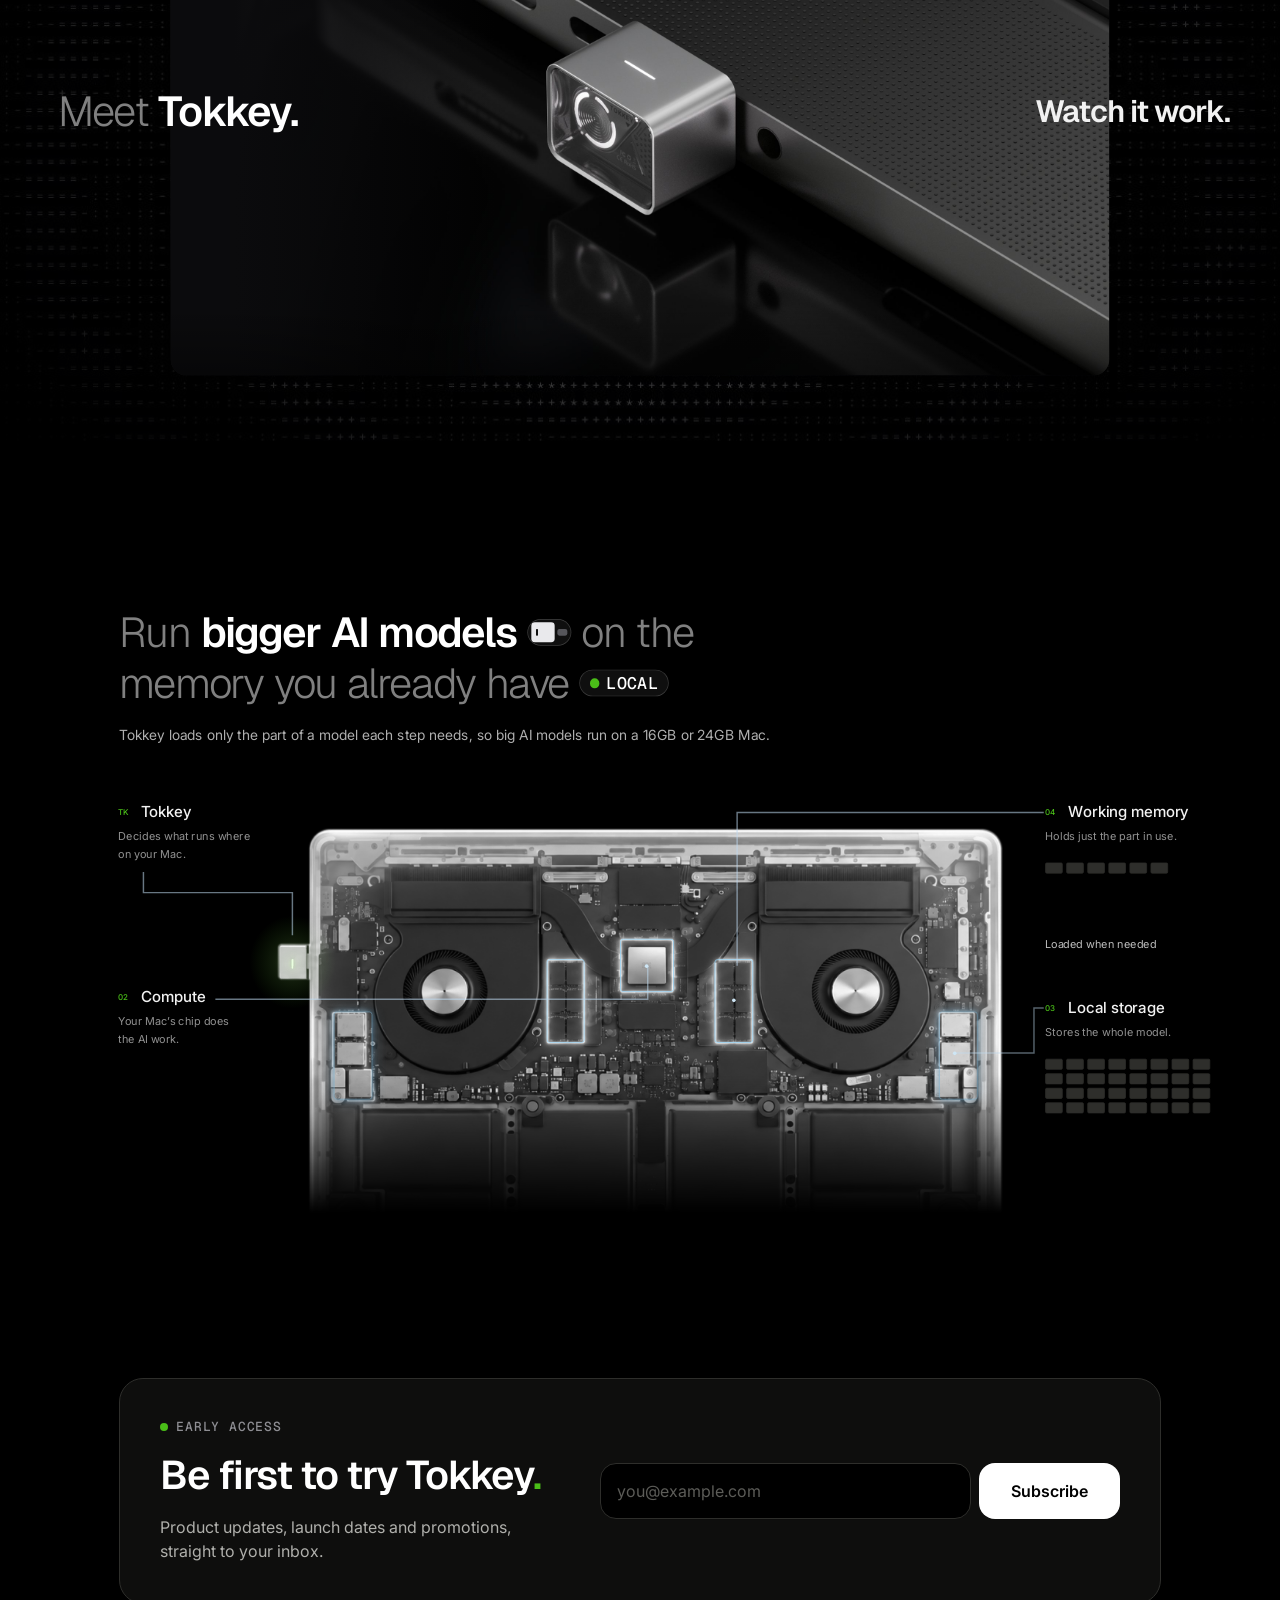
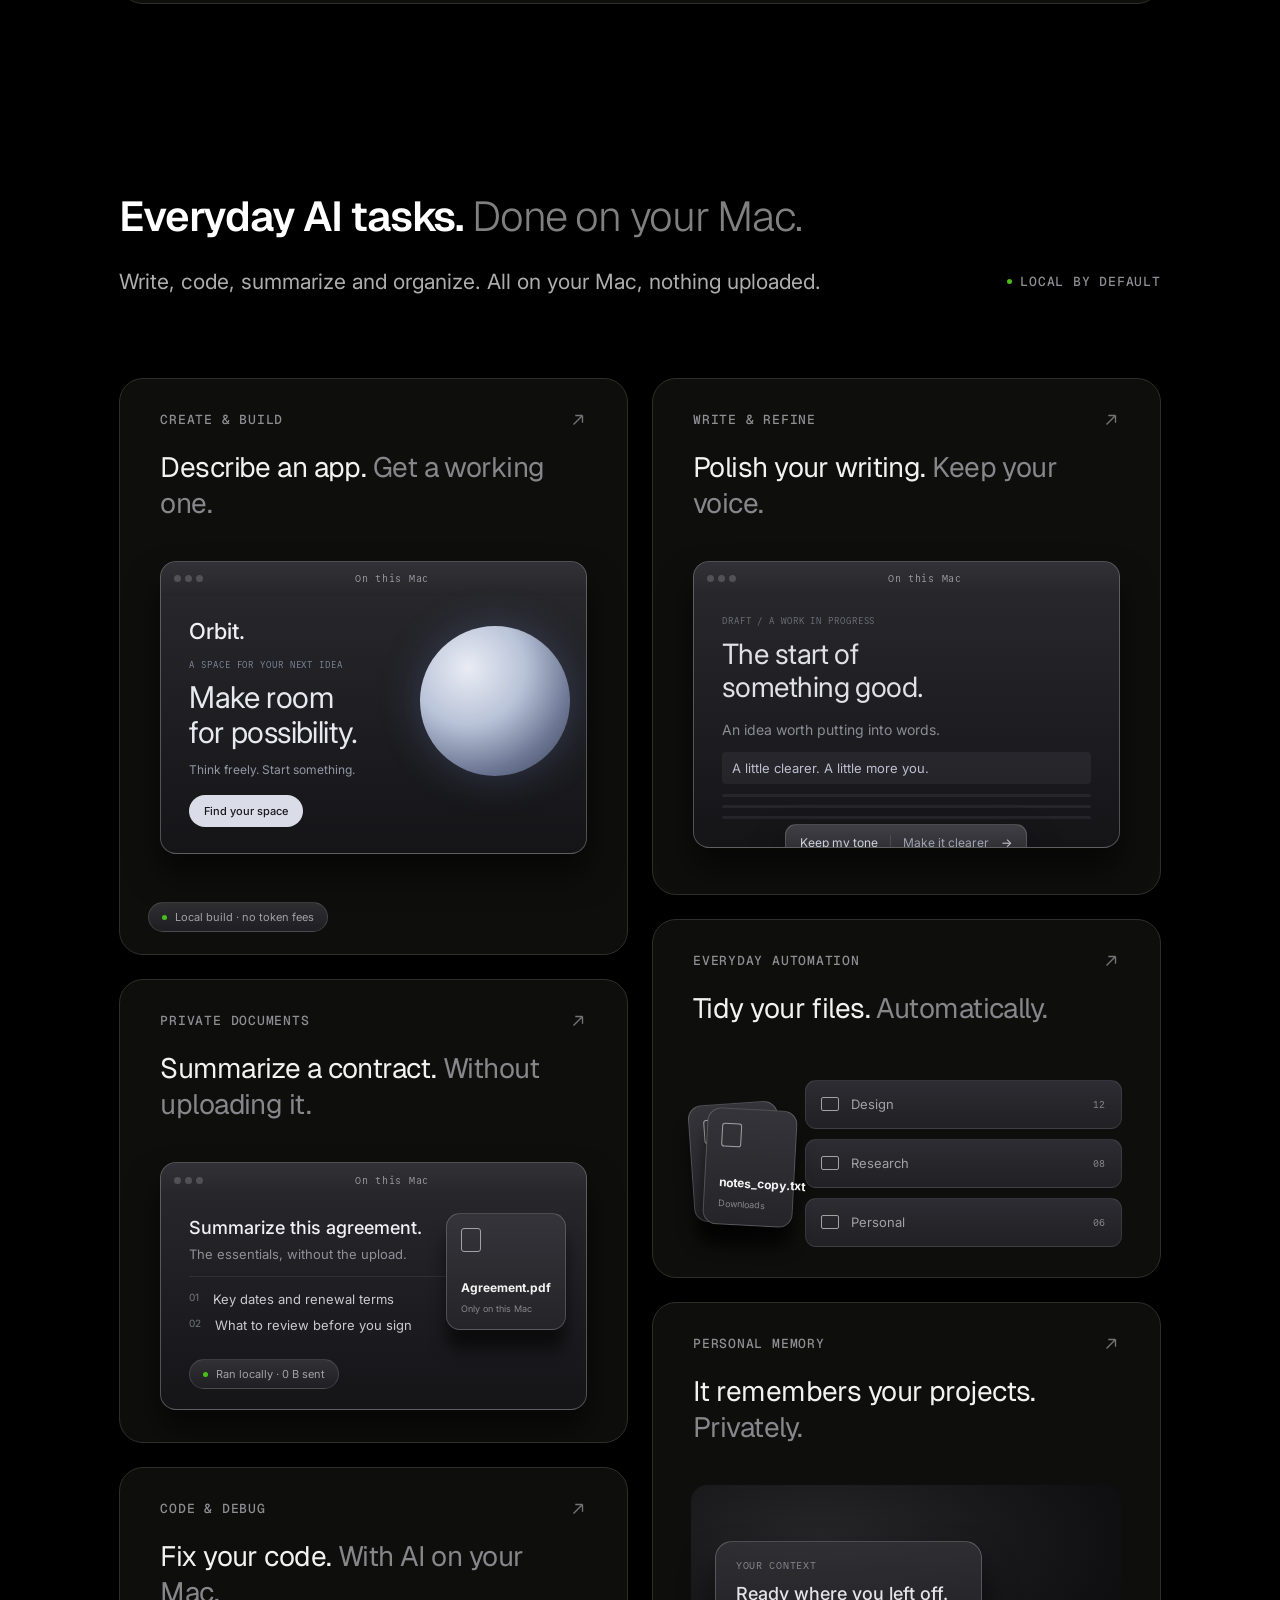
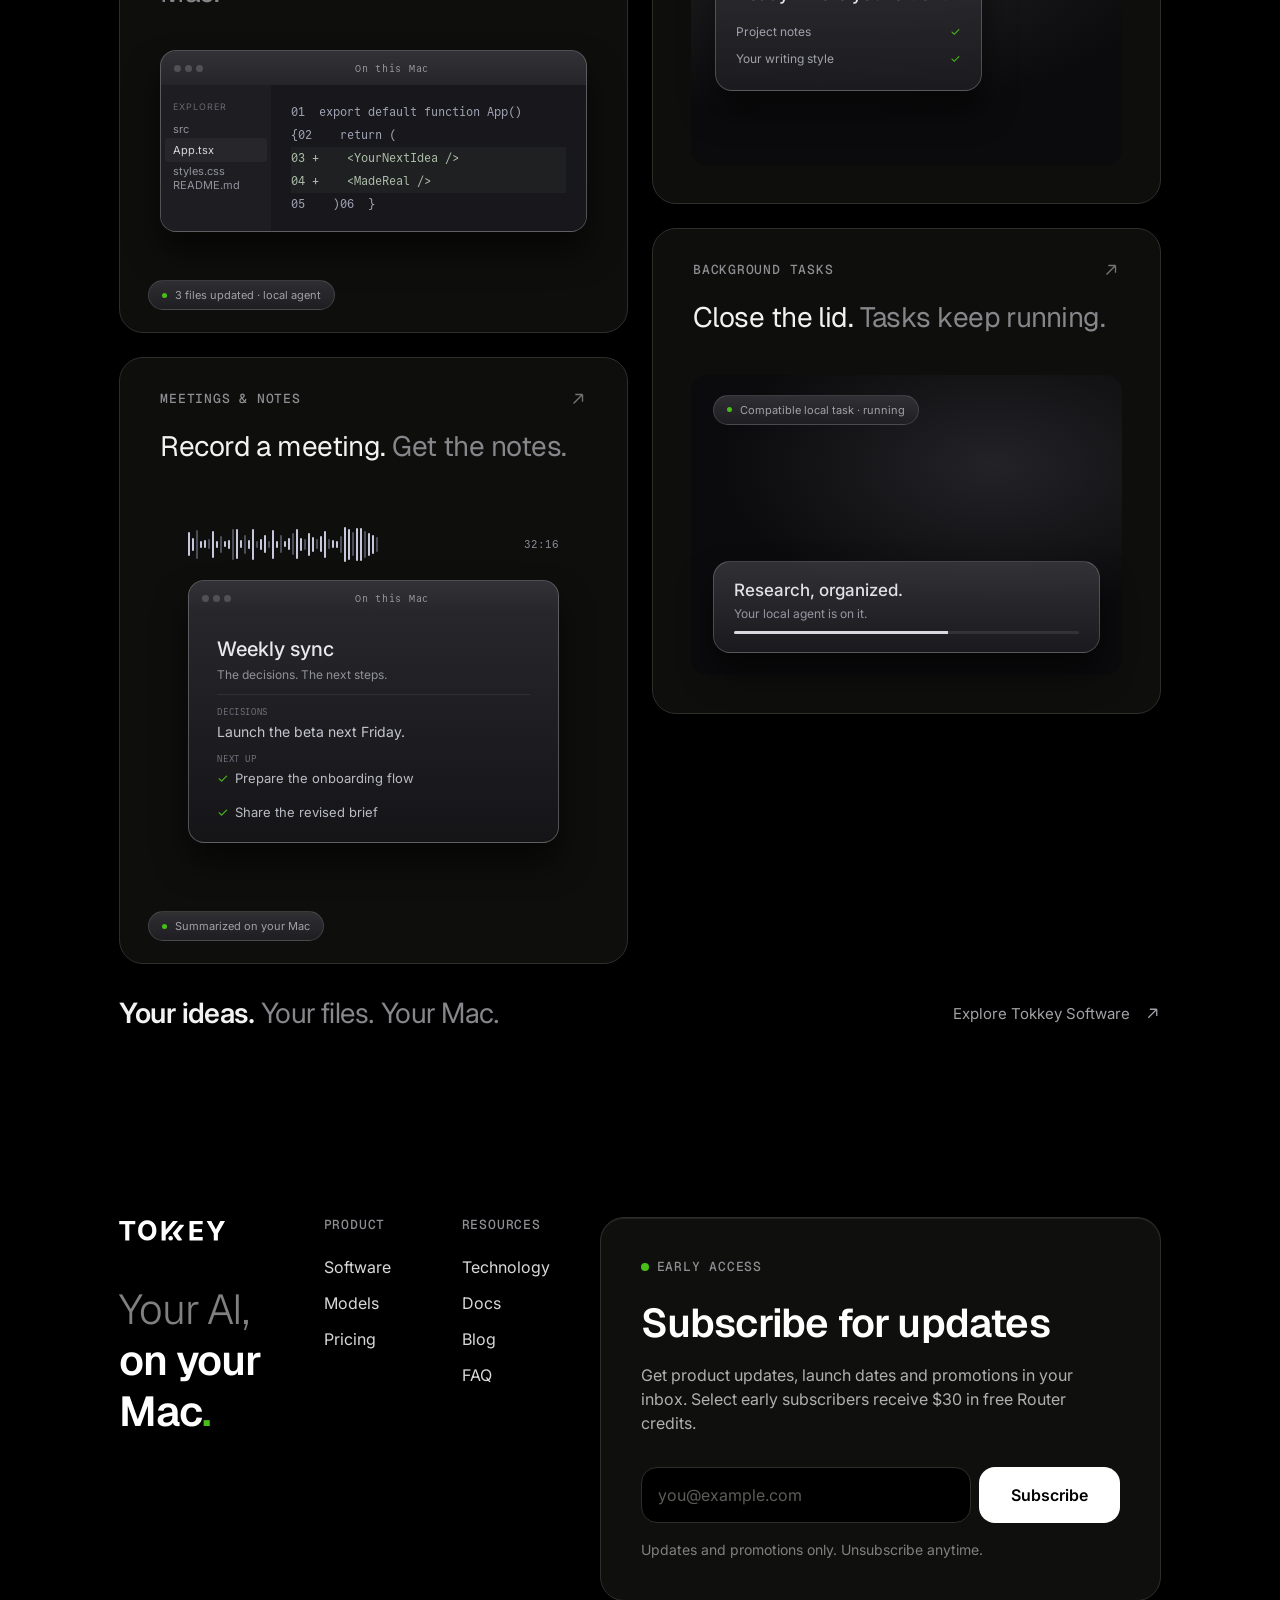
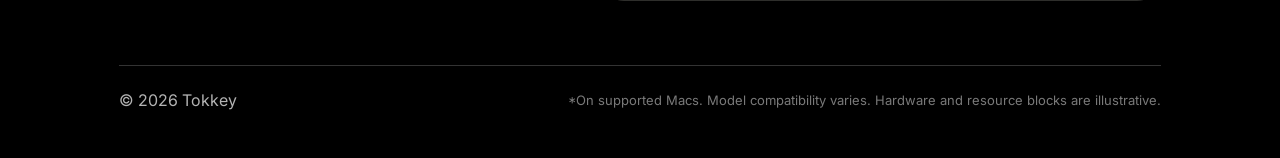
==== commit 2ad66f1e: "Add Models and Docs pages, shared nav/footer, mobile dark-glass pass - models.html: hero, list (Simp" ====
--- a/index.html
+++ b/index.html
@@ -1339,7 +1339,7 @@
 </style>
 </head><body>
 <div id="bgfx" aria-hidden="true"><canvas id="bgc"></canvas></div>
-<nav class="nv"><a class="nv-brand" href="index.html" aria-label="Tokkey home"><img class="nv-full" src="assets/nav/logo.svg" alt="Tokkey"><img class="nv-mark" src="assets/nav/mark.svg" alt=""></a><ul><li><a href="software.html">Software</a></li><li><a href="blog.html">Blog</a></li></ul><a class="btn" href="software.html#access">Reserve your spot</a></nav>
+<nav class="nv"><a class="nv-brand" href="index.html" aria-label="Tokkey home"><img class="nv-full" src="assets/nav/logo.svg" alt="Tokkey"><img class="nv-mark" src="assets/nav/mark.svg" alt=""></a><ul><li><a href="software.html">Software</a></li><li><a href="models.html">Models</a></li><li><a href="blog.html">Docs</a></li></ul><a class="btn" href="software.html#access">Reserve your spot</a></nav>
 
 <section id="sx" class="hv" aria-label="Tokkey. Own your intelligence.">
 <div class="hv-view" id="hvView">
@@ -1739,7 +1739,7 @@
         <p>Your AI,<br><b>on your Mac<i>.</i></b></p>
       </div>
       <div class="fs-col"><div class="fs-h">PRODUCT</div><a href="software.html">Software</a><a href="models.html">Models</a><a href="pricing.html">Pricing</a></div>
-      <div class="fs-col"><div class="fs-h">RESOURCES</div><a href="devdoc.html#technology">Technology</a><a href="devdoc.html">Dev Doc</a><a href="faq.html">FAQ</a></div>
+      <div class="fs-col"><div class="fs-h">RESOURCES</div><a href="devdoc.html#technology">Technology</a><a href="devdoc.html">Docs</a><a href="blog.html">Blog</a><a href="faq.html">FAQ</a></div>
       <div class="fs-card">
         <div class="fs-eyebrow"><i></i>EARLY ACCESS</div>
         <h3>Subscribe for updates</h3>
@@ -2015,4 +2015,53 @@
 function f(){const v=sx?sx.getBoundingClientRect().bottom<120:scrollY>40;if(v!==on){on=v;h.classList.toggle('nv-s',v)}}
 addEventListener('scroll',f,{passive:true});addEventListener('resize',f);f()})();
 </script>
+<style id="mob-lite">
+/* Mobile lite: text first, big imagery dropped (≤767px) */
+@media (max-width:767px){
+  .s2-macro{display:none!important}
+  .s3-scc{aspect-ratio:auto!important;min-height:0;background:linear-gradient(180deg,#232324,#161616)!important}
+  .s3-scc img,.s3-scc:after{display:none!important}
+  .s3-scc figcaption{position:static!important;padding:24px}
+  .s3-sc{gap:16px}
+  .fm-sec{display:none!important}
+  .c6-st img,.c6-halo{display:none!important}
+  .gl-scene,.gl-auto{display:none!important}
+  .gl-card{margin-bottom:16px}
+  .gl-cap{padding-bottom:8px}
+  .gl-body{padding:16px 24px 24px}
+}
+</style>
+<style id="mob-glass">
+@media (max-width:767px){
+  .gl-card,.s3-scc,.eb-card{background:linear-gradient(180deg,rgba(255,255,255,.08),rgba(255,255,255,.02))!important;
+    border:1px solid rgba(255,255,255,.12)!important;box-shadow:inset 0 1px 0 rgba(255,255,255,.14),0 16px 40px rgba(0,0,0,.35);
+    -webkit-backdrop-filter:blur(20px) saturate(1.4);backdrop-filter:blur(20px) saturate(1.4);border-radius:24px!important}
+}
+</style>
+<style id="mob-s2list">
+/* Mobile: model cards become a vertical glass list; tap a row to open its specs */
+@media (max-width:767px){
+  .s2-deck{flex-direction:column!important;overflow:visible!important;gap:8px!important;margin:32px 0 0!important;padding:0!important;scroll-snap-type:none!important}
+  .s2-card{flex:none!important;width:auto!important;height:auto!important;padding:0!important;border-radius:16px!important;
+    border:1px solid rgba(255,255,255,.12)!important;background:linear-gradient(180deg,rgba(255,255,255,.08),rgba(255,255,255,.02))!important;
+    box-shadow:inset 0 1px 0 rgba(255,255,255,.14)!important;-webkit-backdrop-filter:blur(20px) saturate(1.4);backdrop-filter:blur(20px) saturate(1.4)}
+  .s2-card:focus,.s2-card:focus-visible{outline:none}
+  .s2-card.s2open{border-color:rgba(255,255,255,.28)!important;background:linear-gradient(180deg,rgba(255,255,255,.12),rgba(255,255,255,.04))!important}
+  .s2-card .s2f{position:relative!important;inset:auto;opacity:1!important;flex-direction:row!important;align-items:center;justify-content:flex-start!important;width:100%;box-sizing:border-box;gap:16px;padding:12px 48px 12px 12px!important}
+  .s2-card .s2f::after{content:"";position:absolute;right:20px;top:50%;width:8px;height:8px;margin-top:-6px;border-right:1.5px solid rgba(255,255,255,.6);border-bottom:1.5px solid rgba(255,255,255,.6);transform:rotate(45deg);transition:transform .25s ease}
+  .s2-card.s2open .s2f::after{transform:rotate(-135deg);margin-top:-2px}
+  .s2-card .s2l{width:48px!important;height:48px!important;border-radius:12px;background:rgba(255,255,255,.04);overflow:hidden}
+  .s2-card{display:block!important}
+  .s2-card .s2t{gap:2px;flex:1;min-width:0}
+  .s2-card .s2lc{font-size:13px;letter-spacing:0}
+  .s2-card .s2n,.s2-card .s2n.s2sm{height:auto;font-size:17px;line-height:24px;white-space:normal}
+  .s2-card .s2d{position:static!important;inset:auto;opacity:1!important;pointer-events:auto;display:none!important;padding:0 16px 12px 76px!important}
+  .s2-card.s2open .s2d{display:flex!important}
+  .s2-card .s2d .s2lc,.s2-card .s2d .s2dn{display:none}
+  .s2d dl{margin:0;width:100%}
+  .s2d dl div{gap:16px}
+  .s2d dl div{padding:8px 0}
+  .s2d dd{font-size:15px}
+}
+</style>
 </body></html>
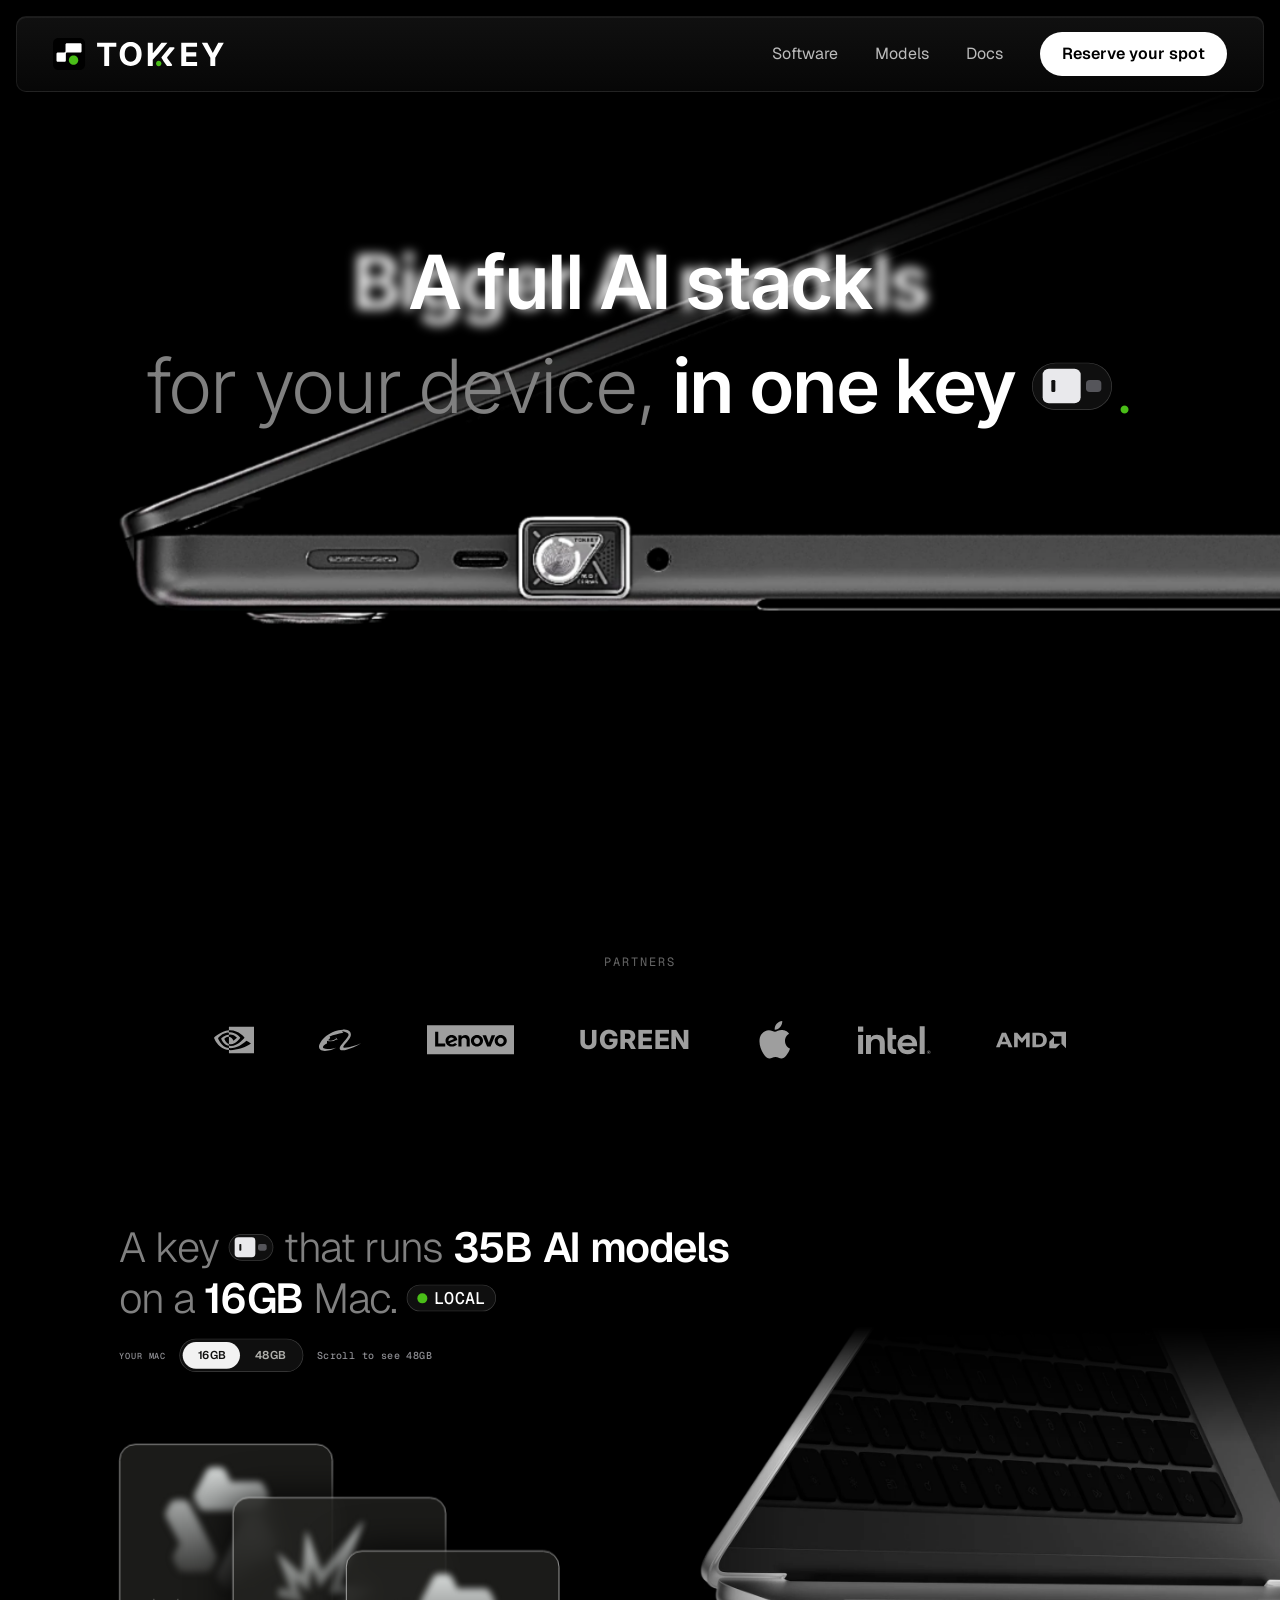
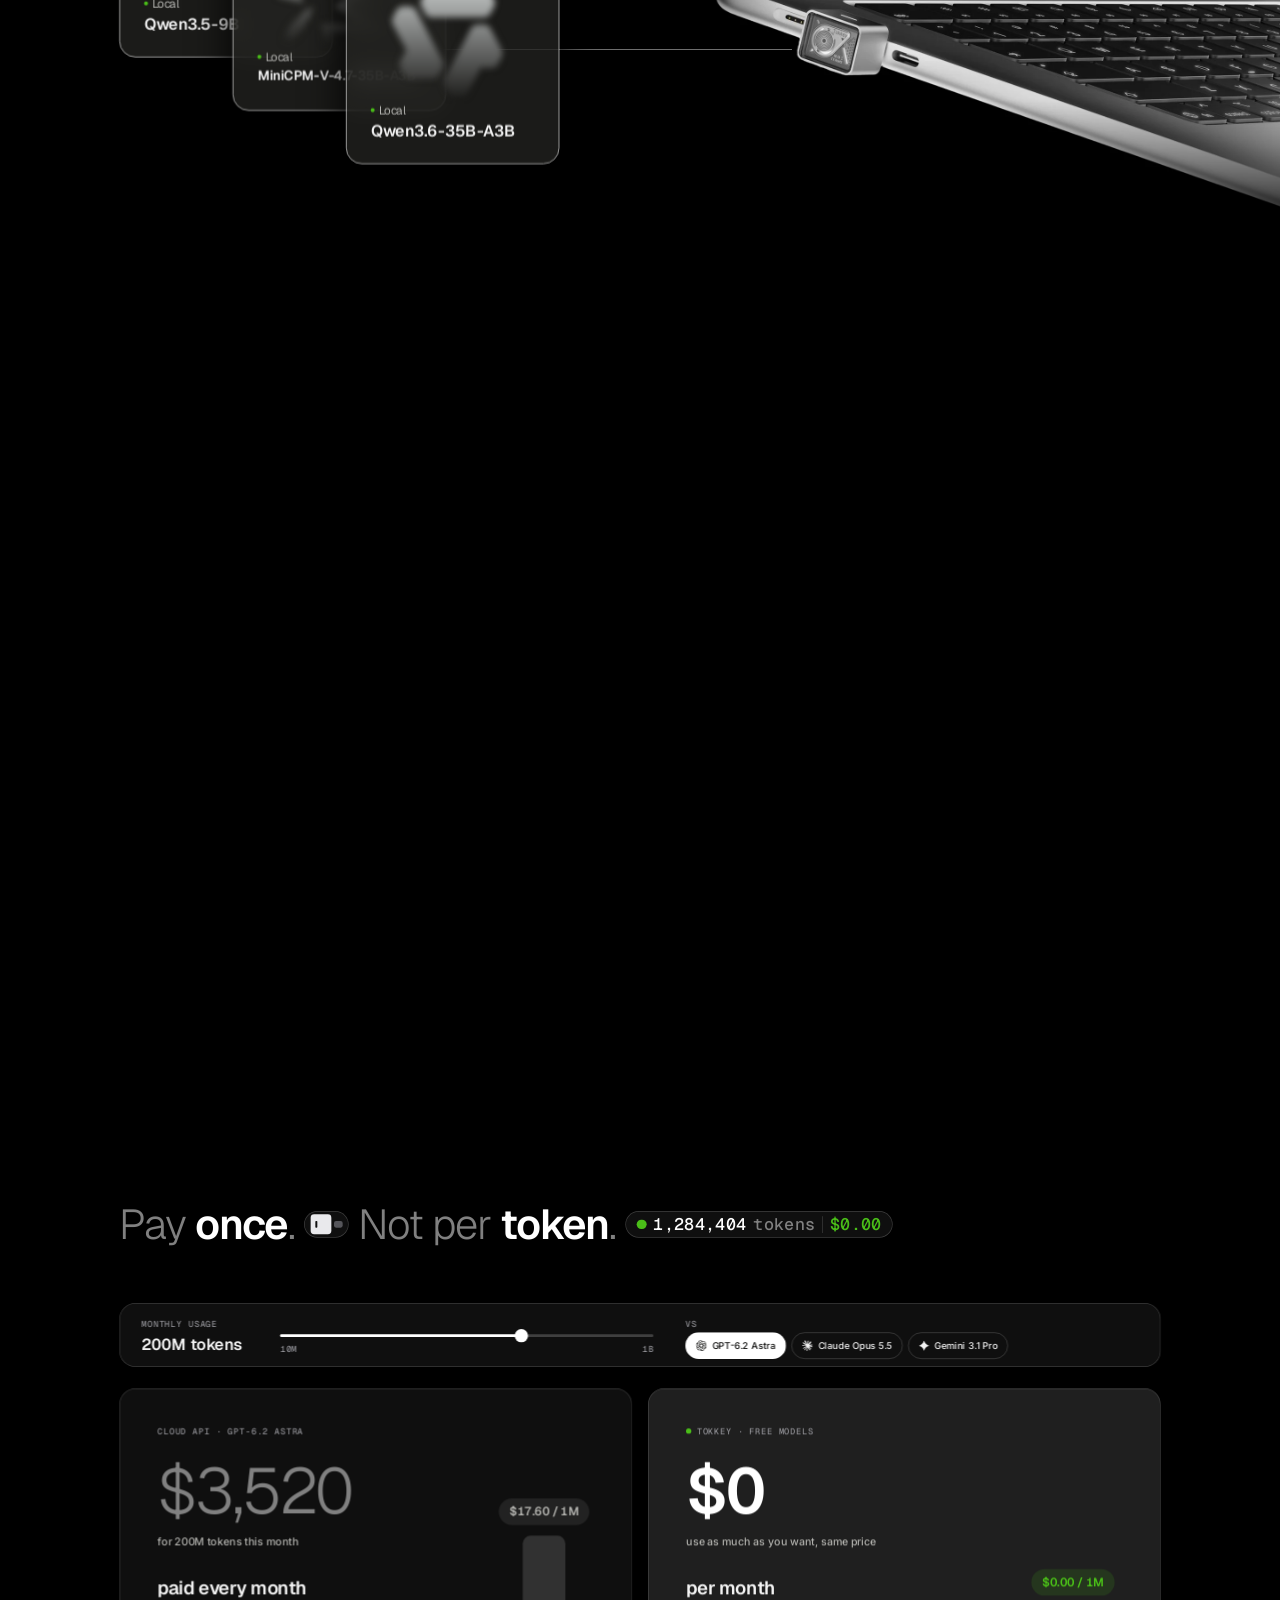
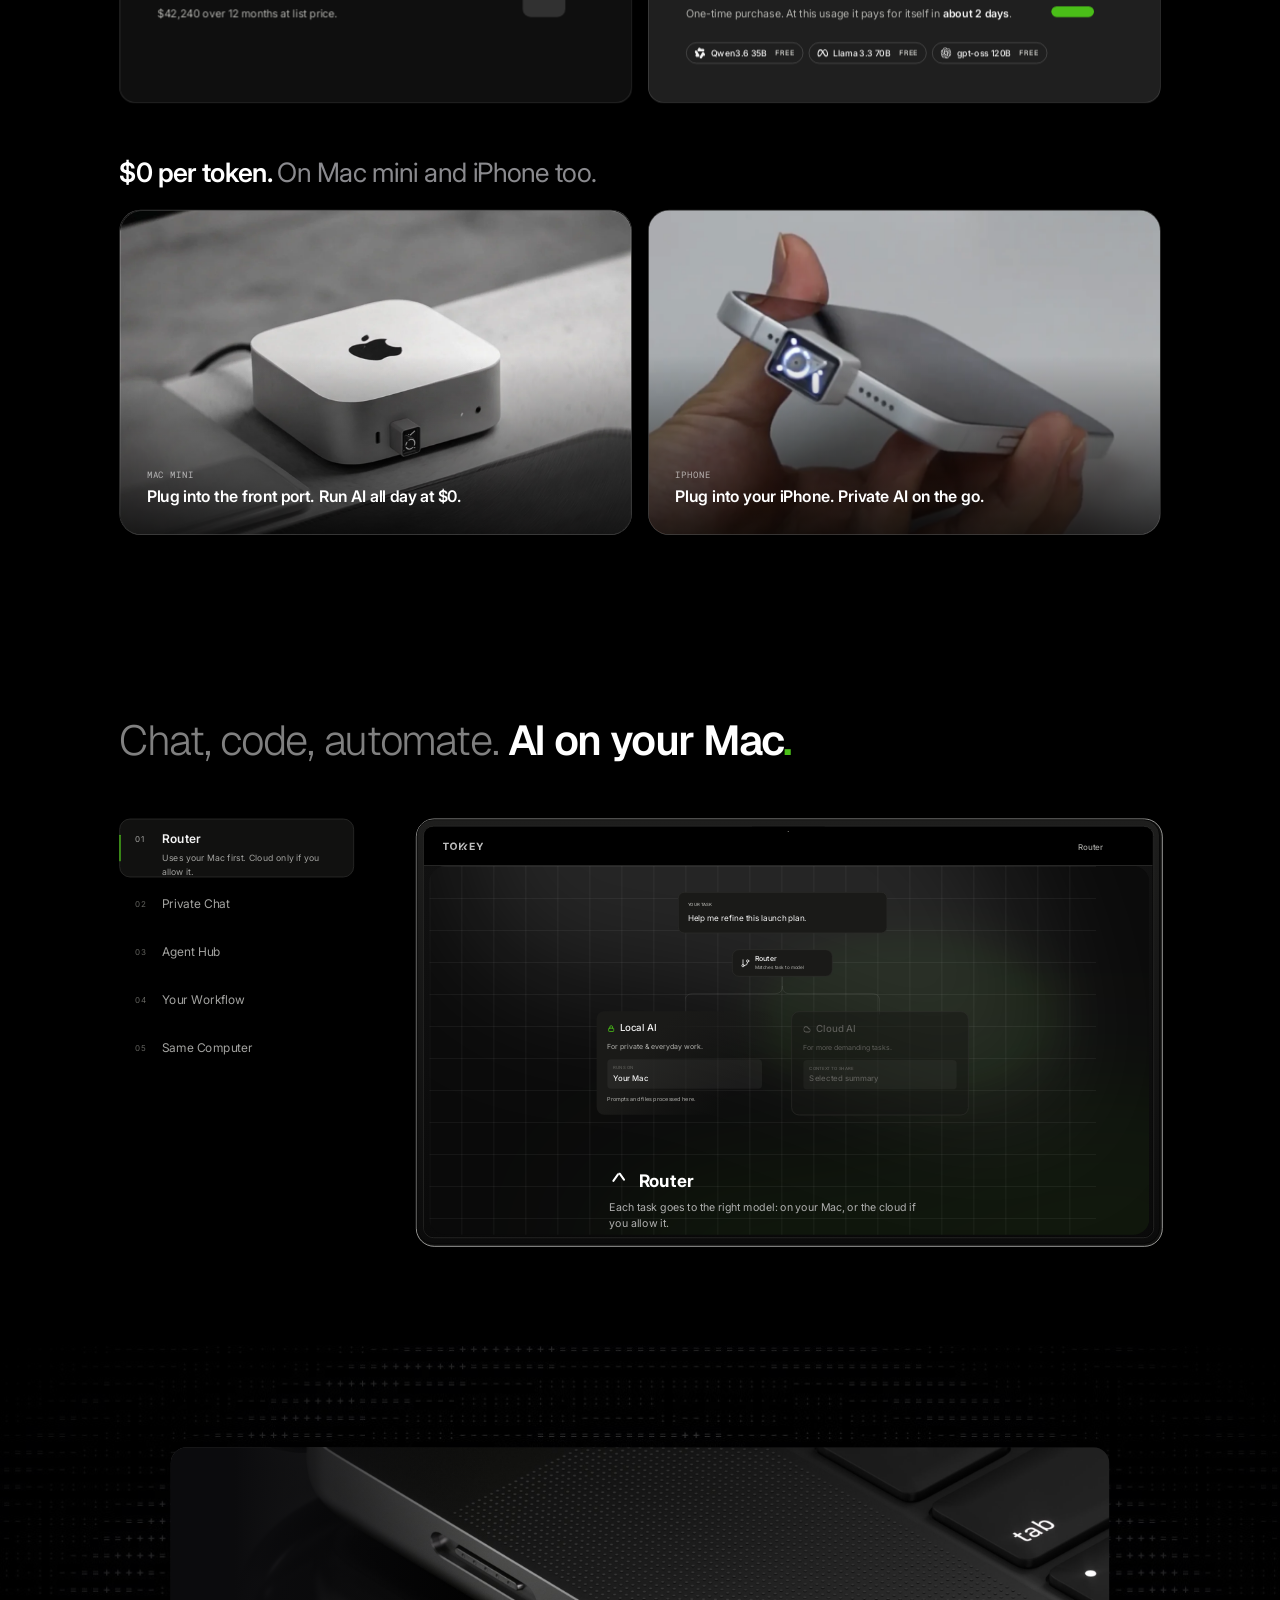
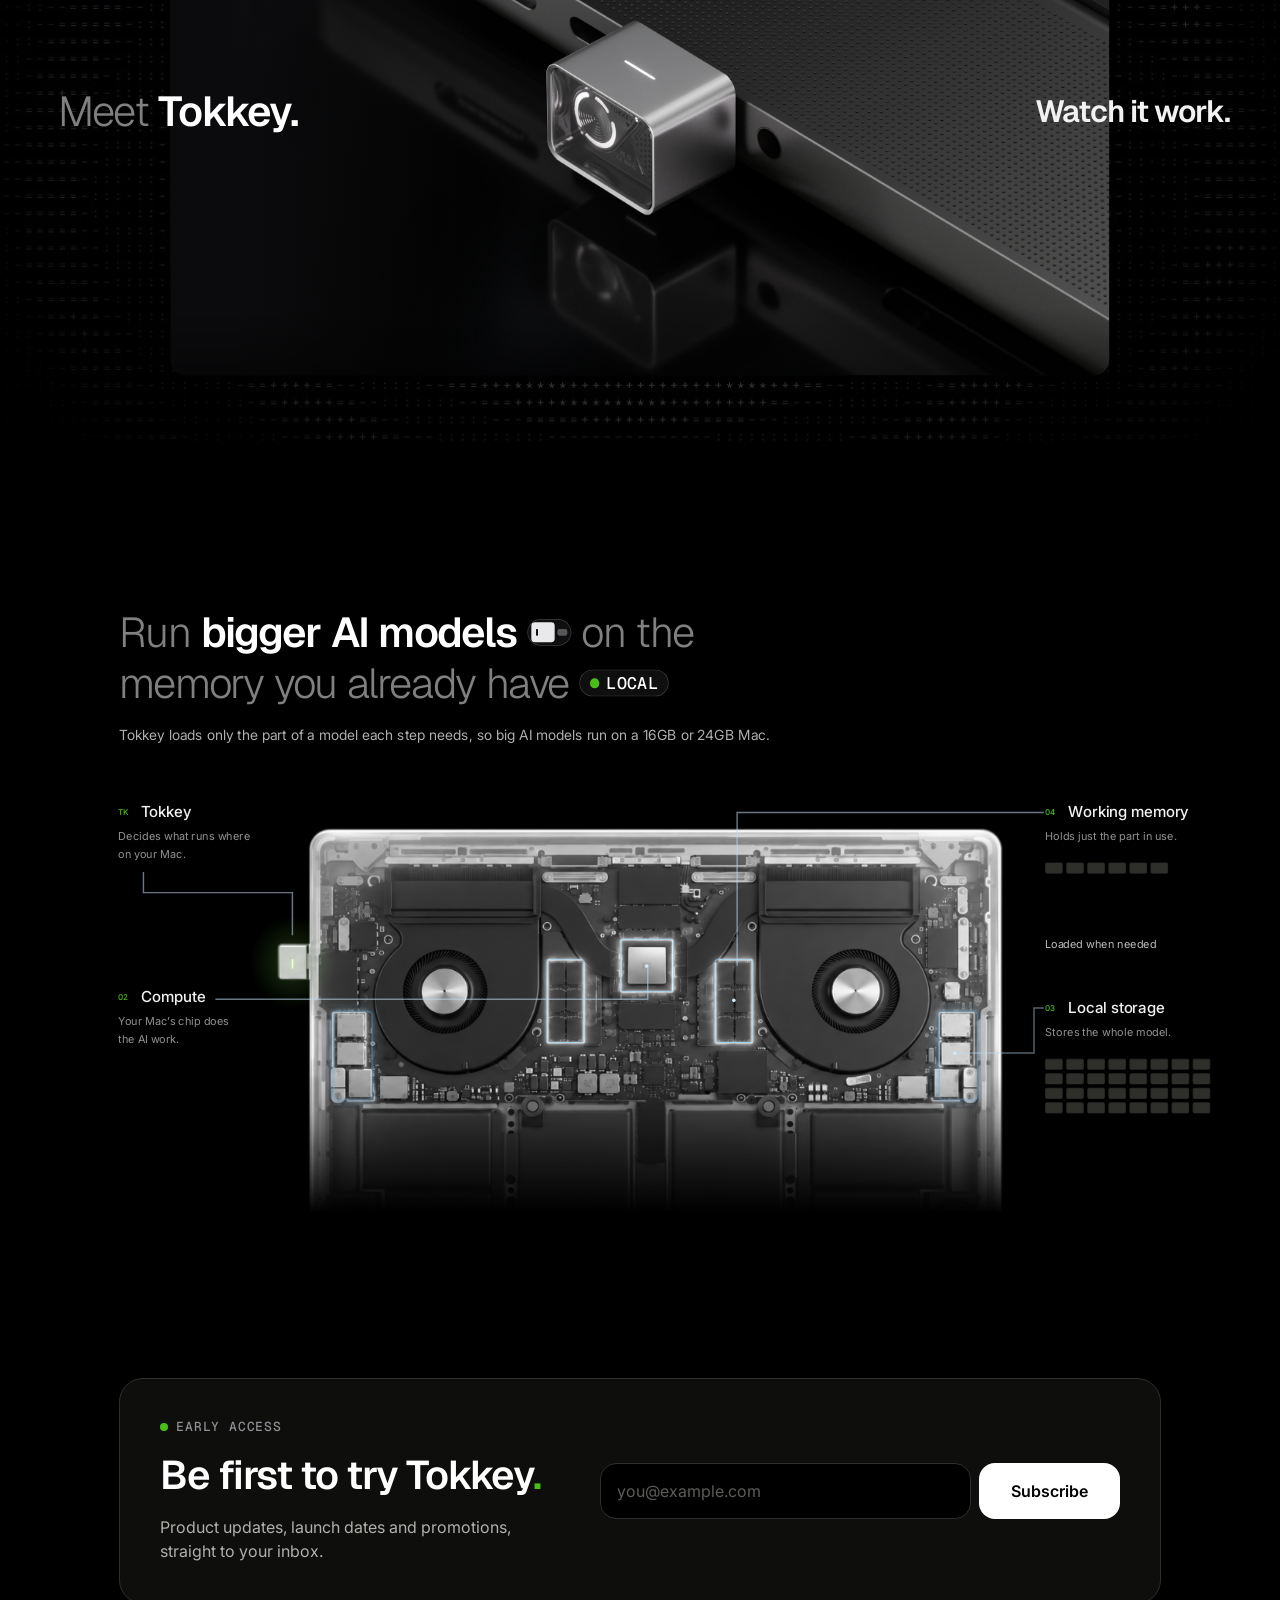
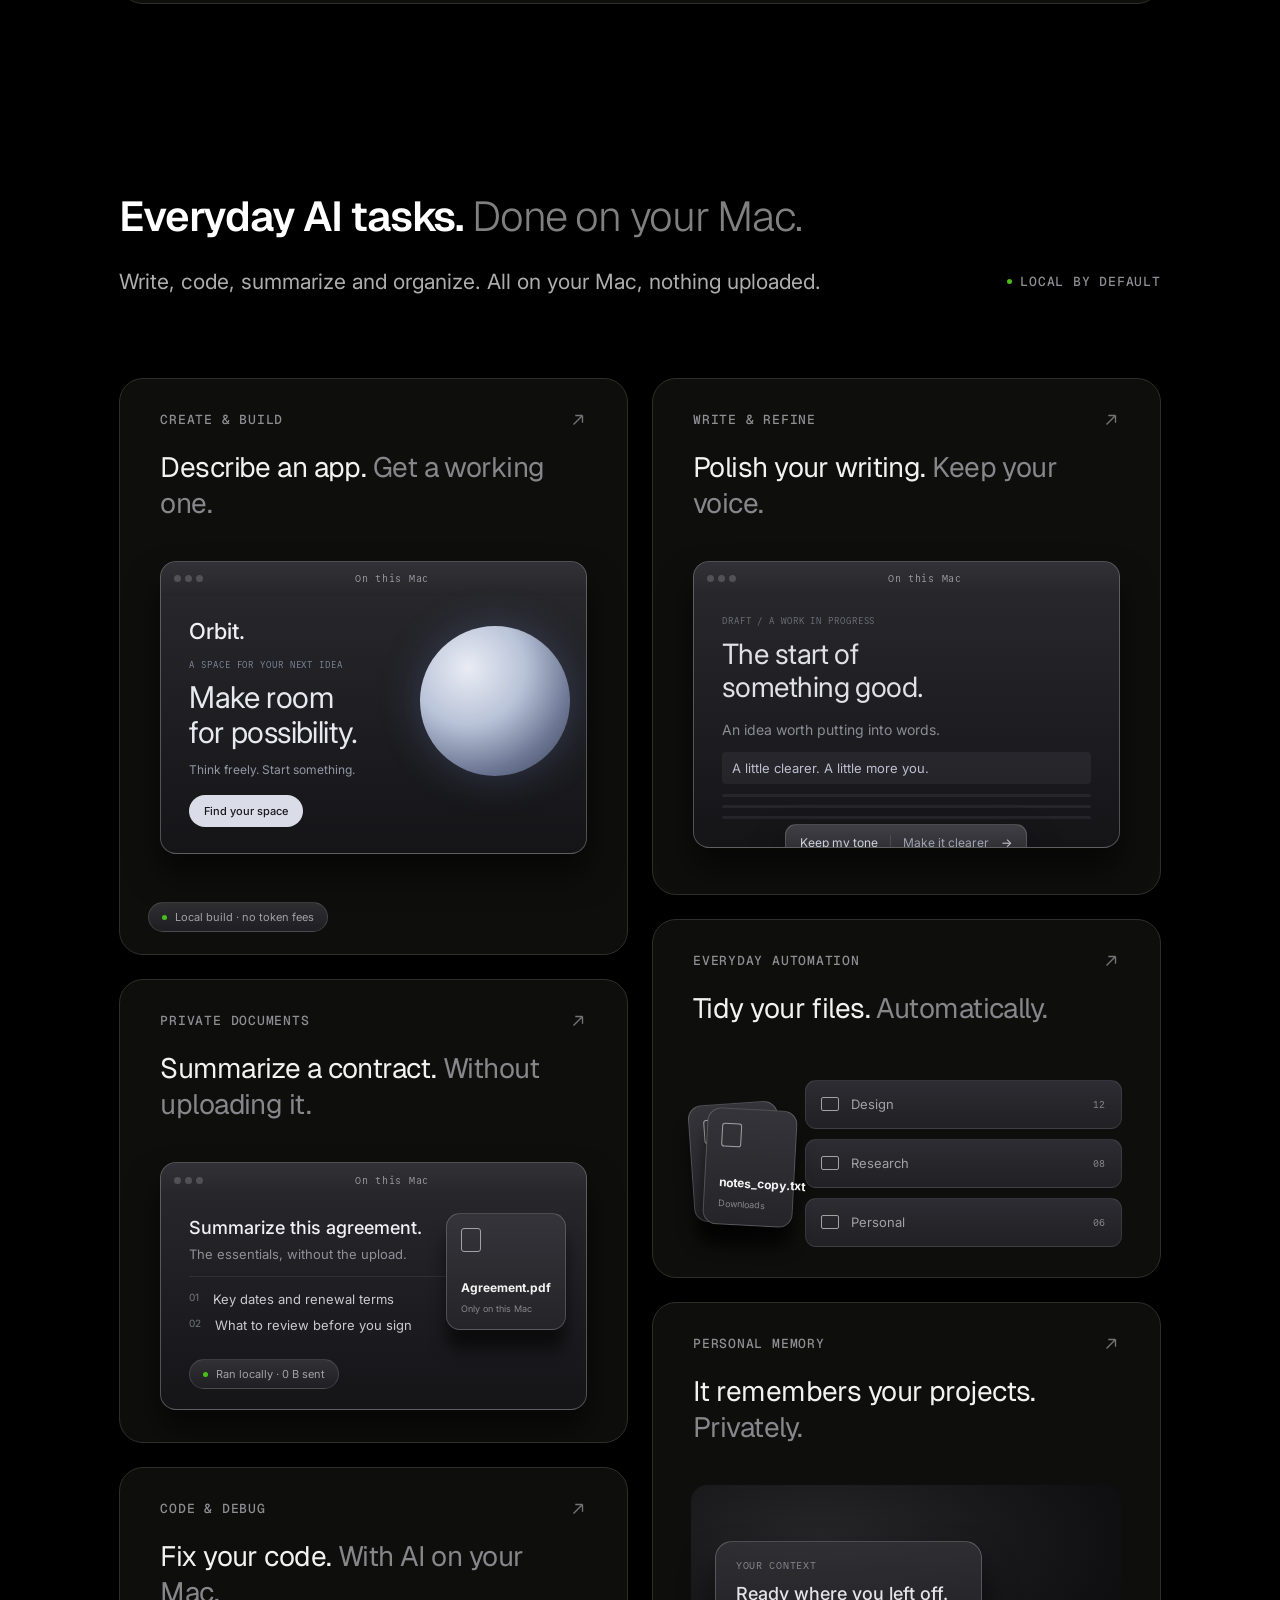
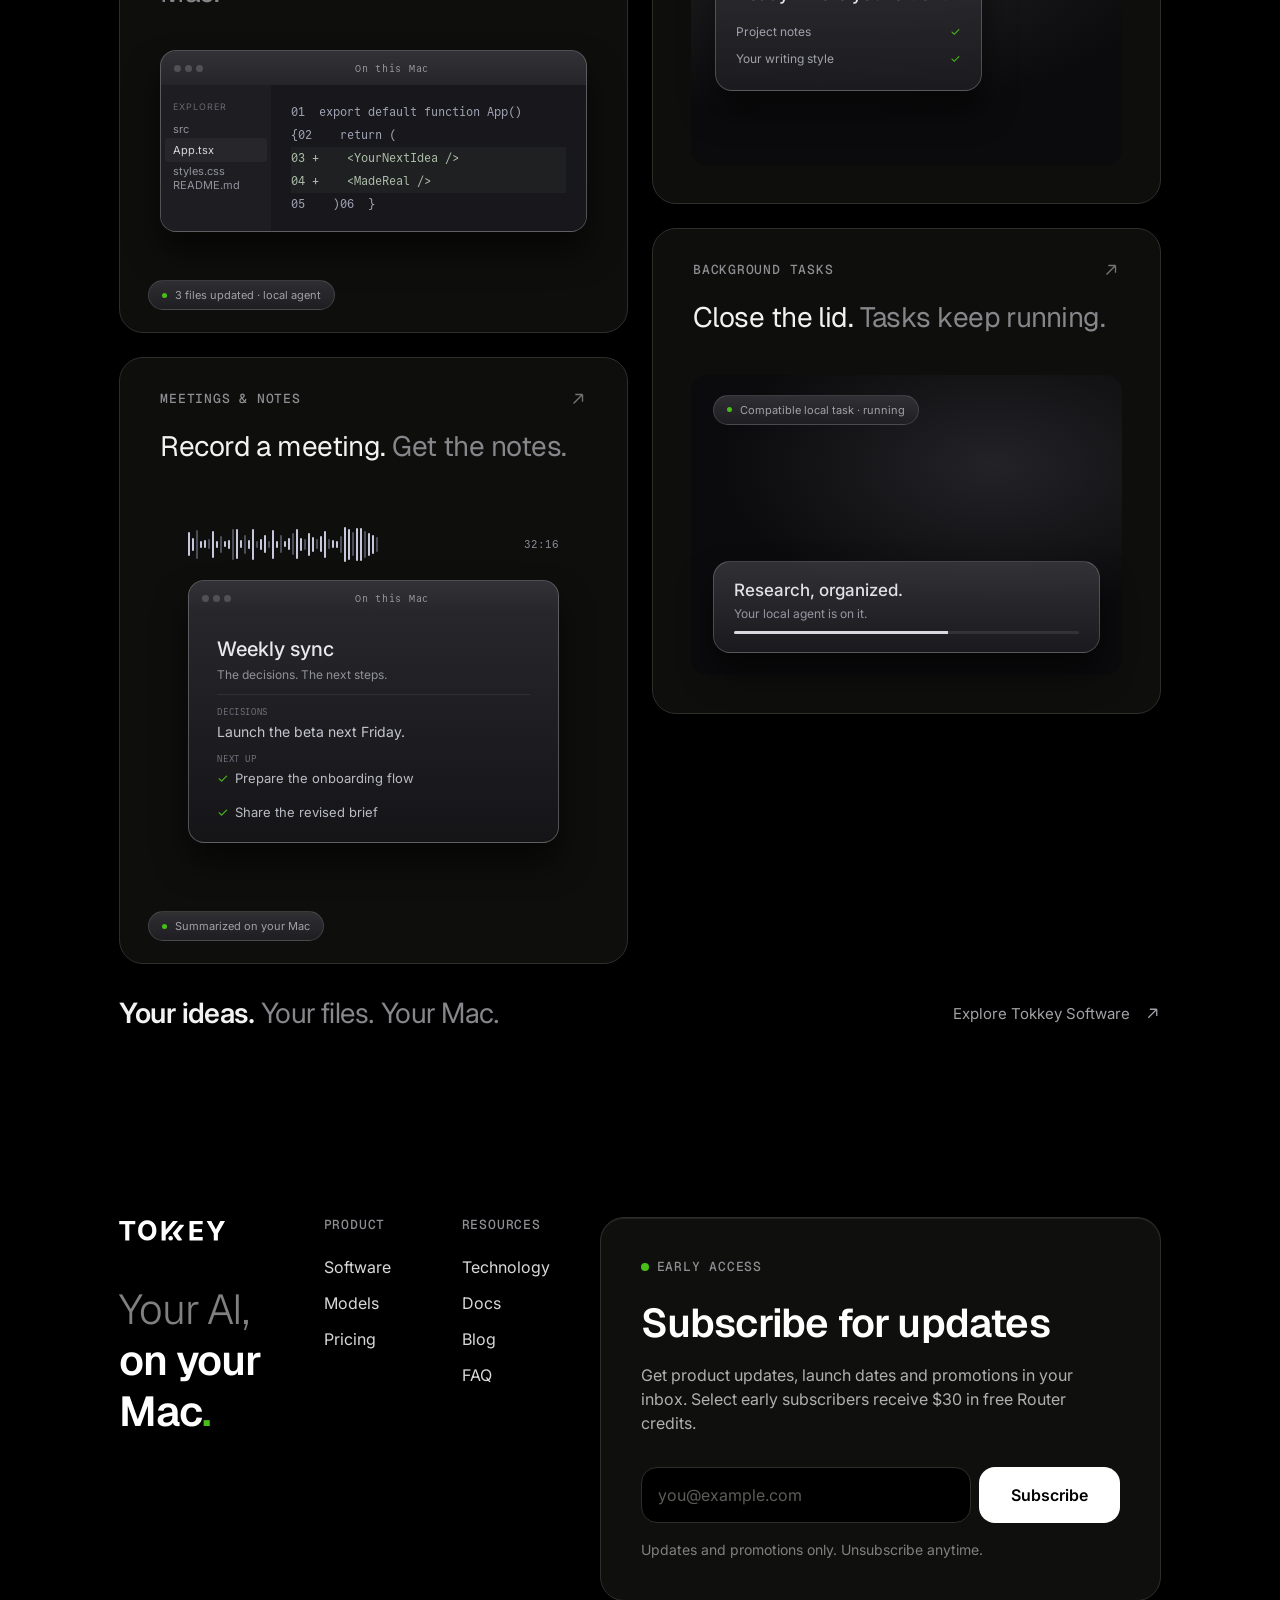
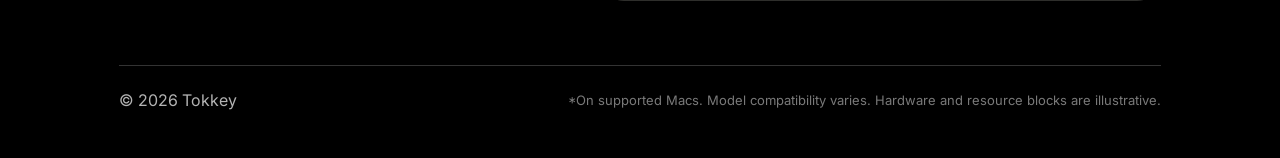
==== commit 8e185524: "Top nav: more transparent glass on every page (dark and light states) Co-Authored-By: Claude Opus 5." ====
--- a/index.html
+++ b/index.html
@@ -1158,7 +1158,7 @@
 .gl-sec{padding-top:var(--sp)!important;padding-bottom:var(--sp)!important}
 
 /* ===== glass top nav (Figma 1639:11204): wordmark on the hero, icon-only after it ===== */
-nav.nv{top:16px;left:16px;right:16px;height:76px;padding:0 36px;border-radius:10px;background:linear-gradient(180deg,rgba(38,38,38,.62),rgba(22,22,22,.5));border:1px solid rgba(255,255,255,.08);-webkit-backdrop-filter:blur(24px) saturate(1.4);backdrop-filter:blur(24px) saturate(1.4);box-shadow:inset 0 1px 0 rgba(255,255,255,.06)}
+nav.nv{top:16px;left:16px;right:16px;height:76px;padding:0 36px;border-radius:10px;background:linear-gradient(180deg,rgba(38,38,38,.42),rgba(22,22,22,.3));border:1px solid rgba(255,255,255,.08);-webkit-backdrop-filter:blur(24px) saturate(1.4);backdrop-filter:blur(24px) saturate(1.4);box-shadow:inset 0 1px 0 rgba(255,255,255,.06)}
 nav.nv ul{gap:37px;margin-right:37px;font:400 16px/1 'Geist','Inter',sans-serif}
 nav.nv ul a{opacity:1;color:rgba(255,255,255,.72);transition:color .2s}nav.nv ul a:hover{color:#fff}
 nav.nv .btn{height:44px;padding:0 22px;border-radius:23px;font:600 16px/1 'Geist','Inter',sans-serif;color:#000}
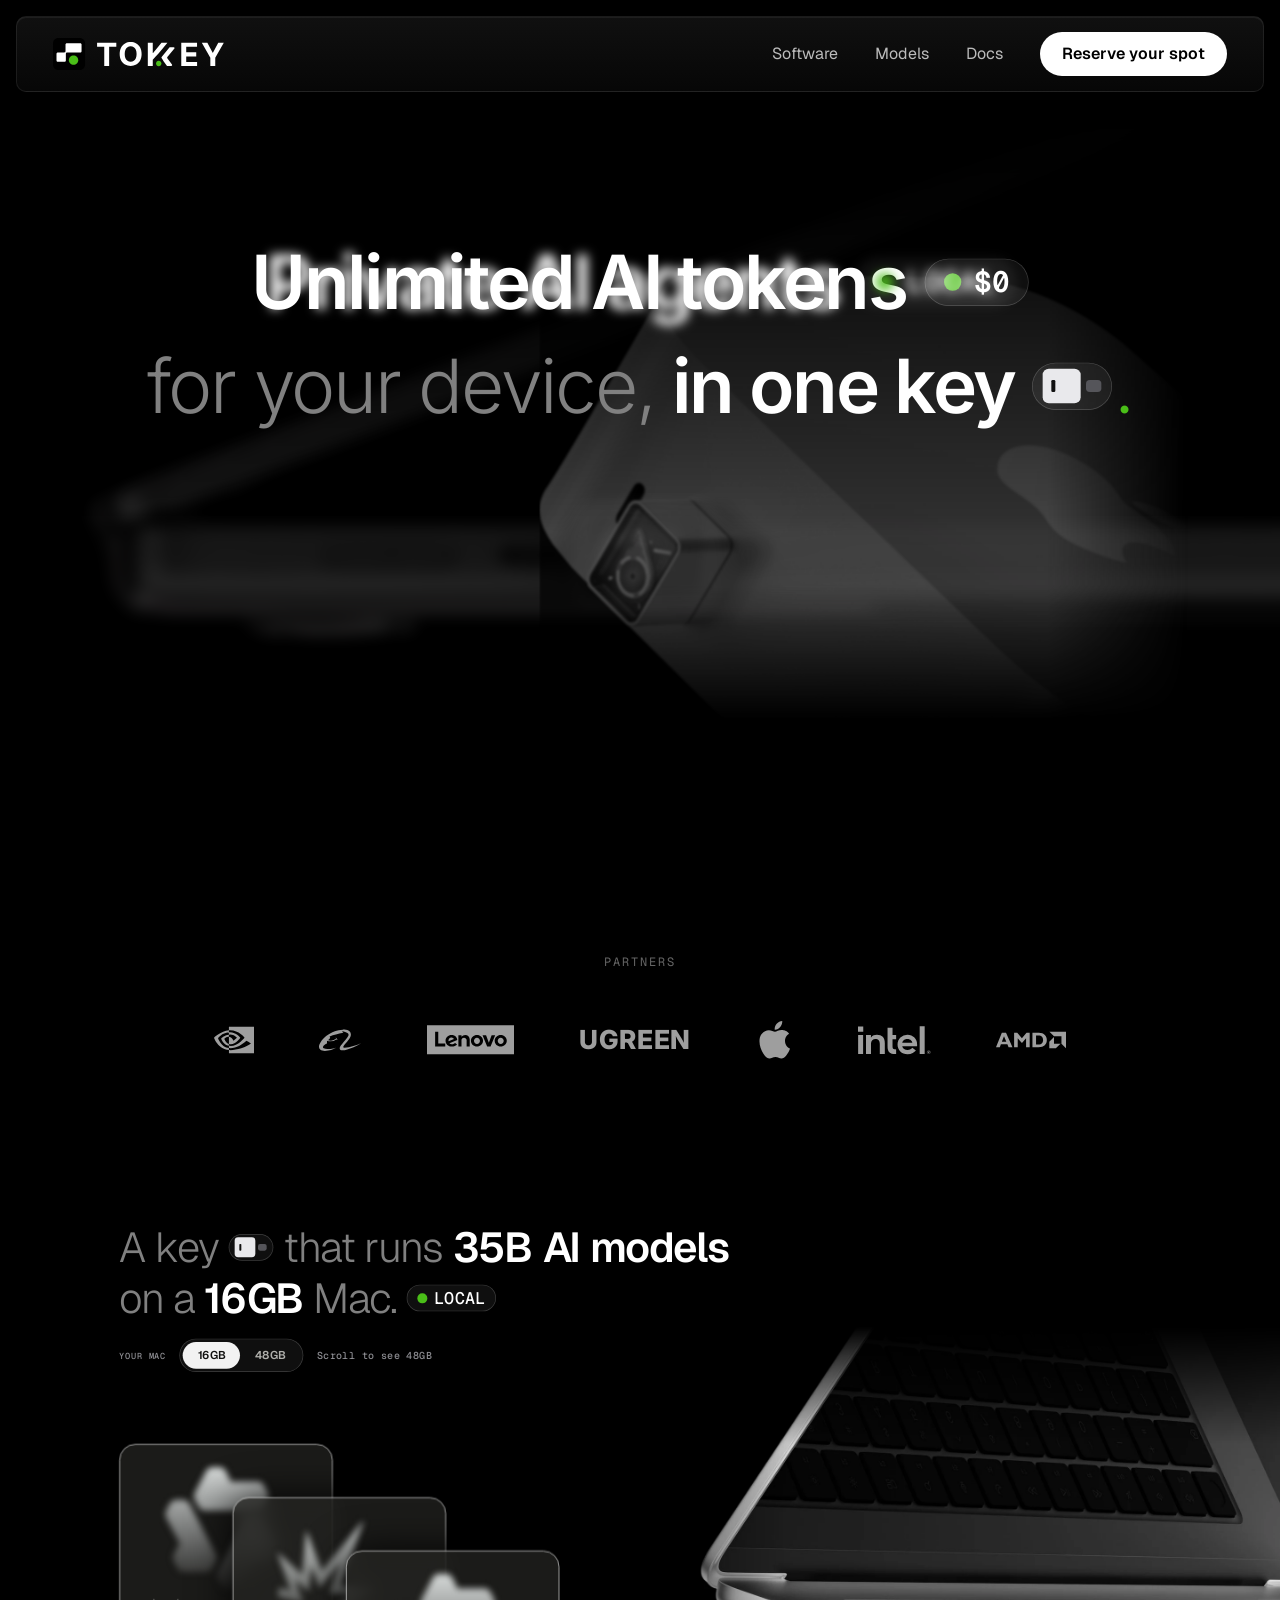
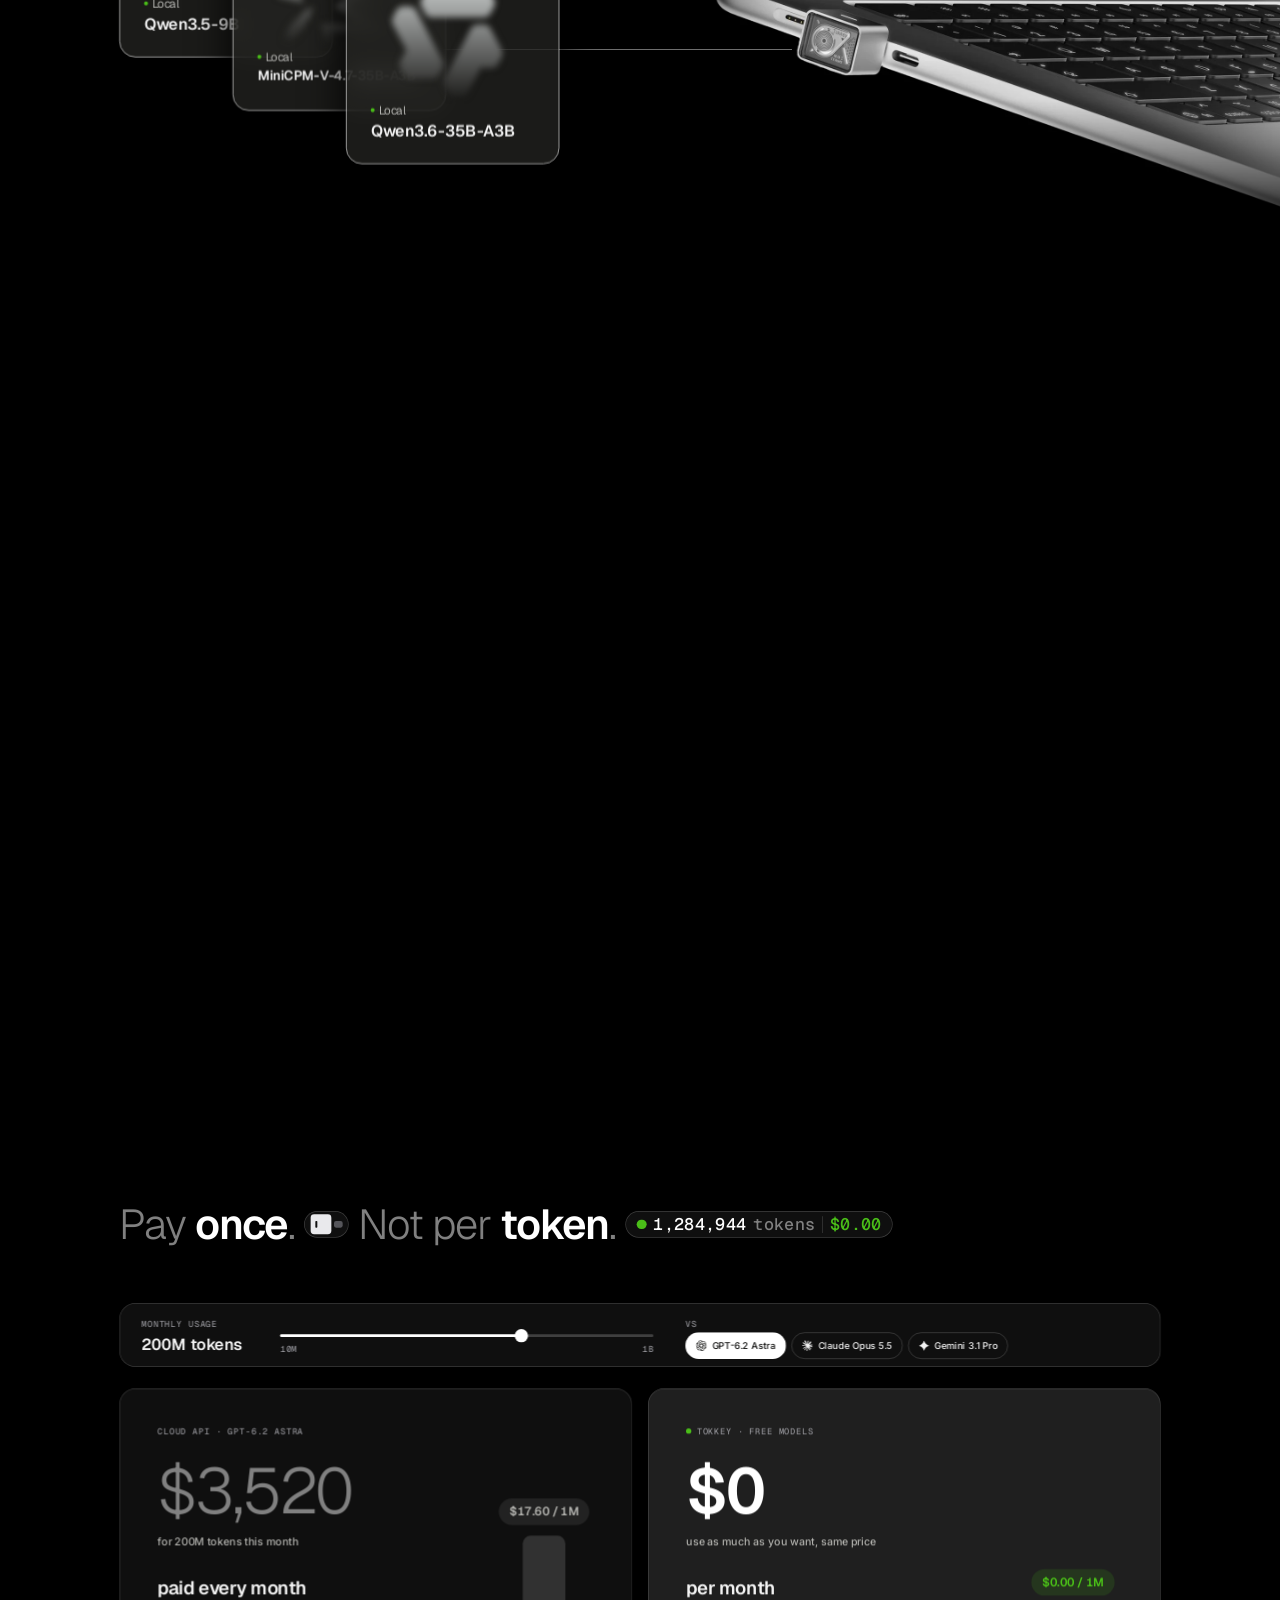
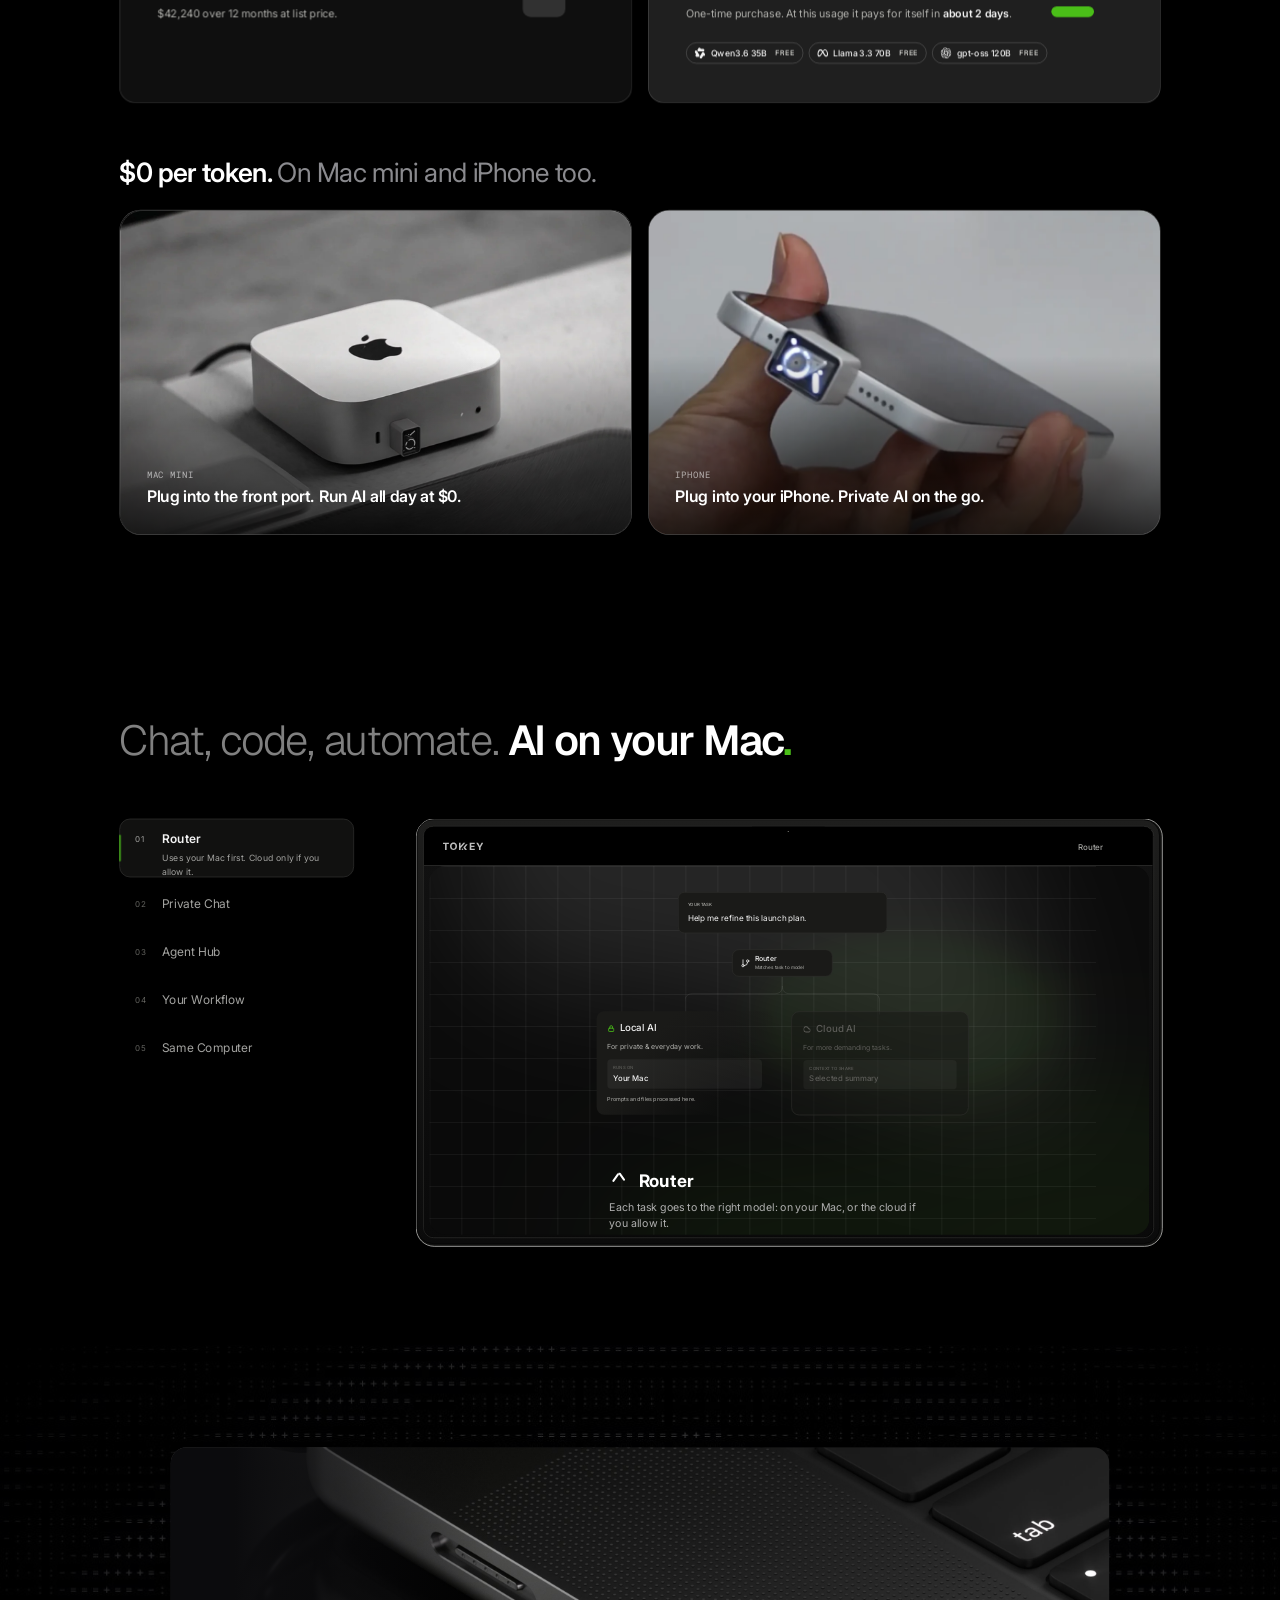
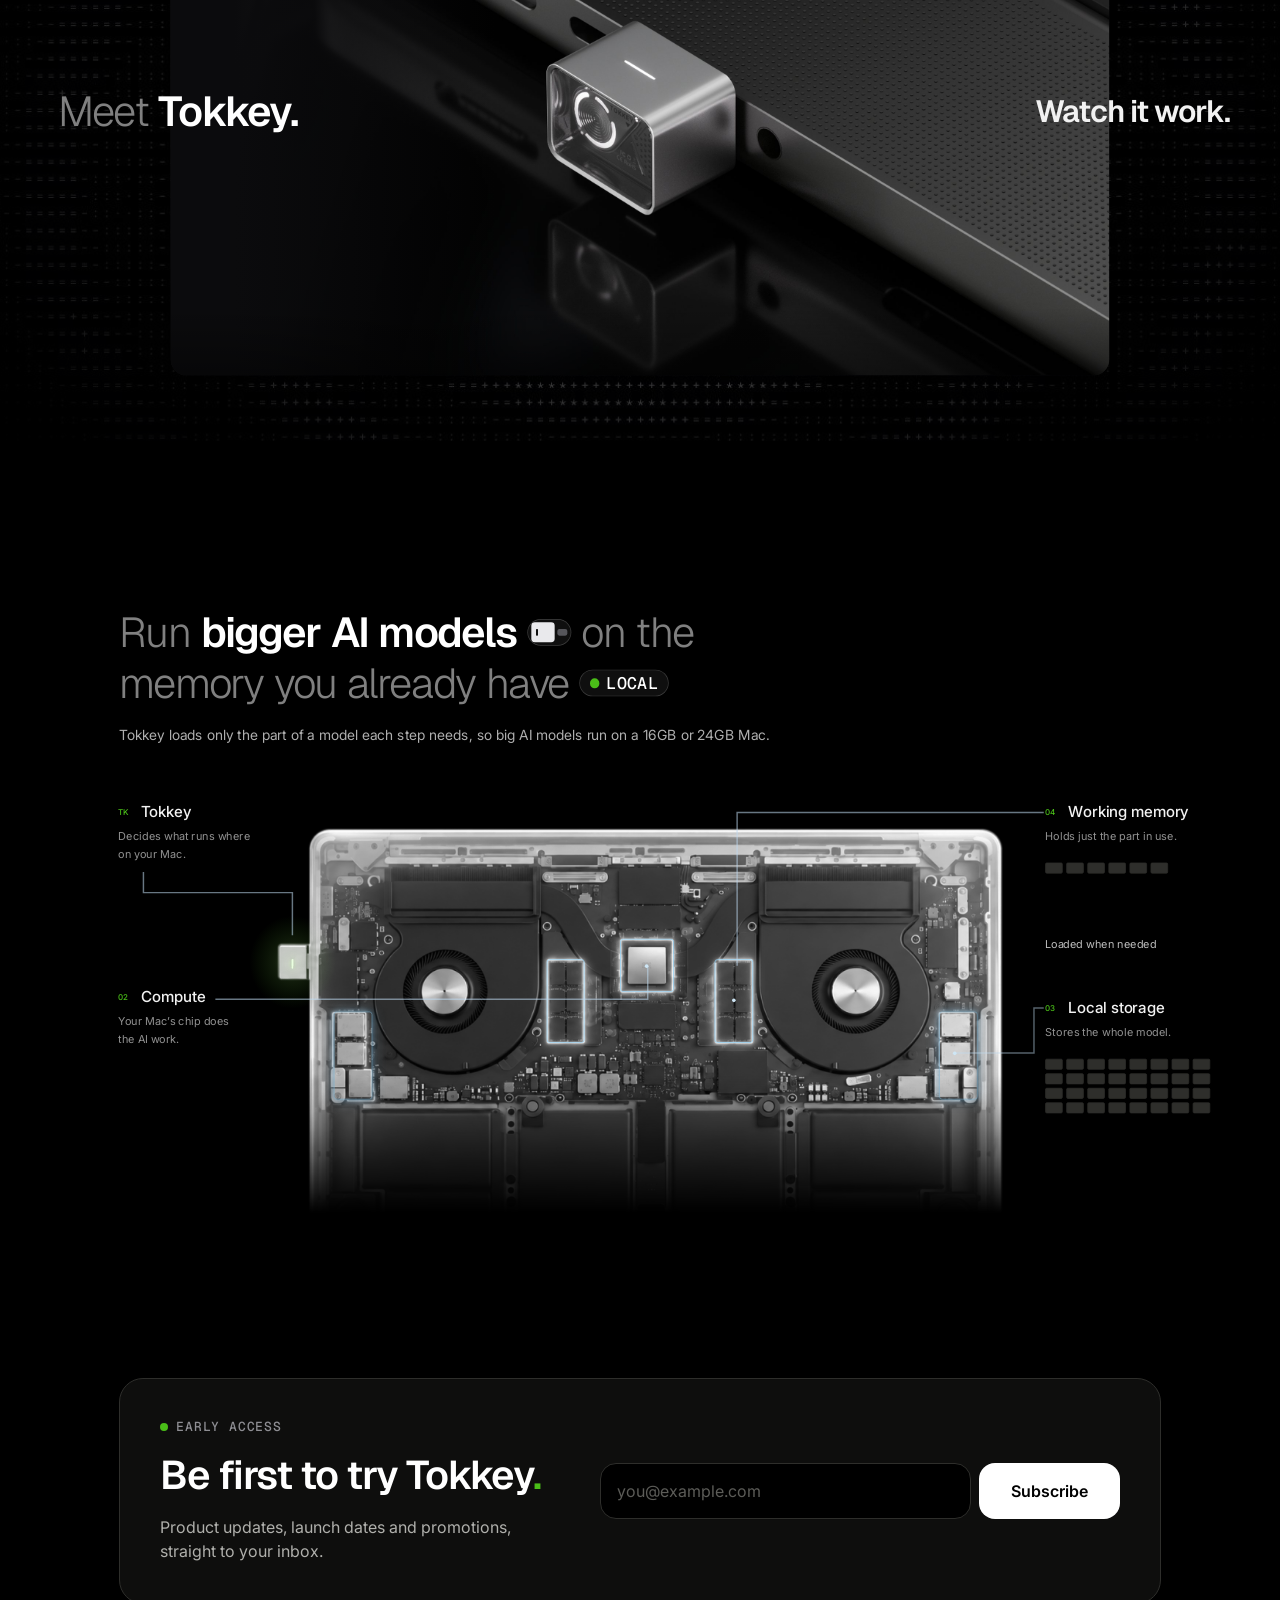
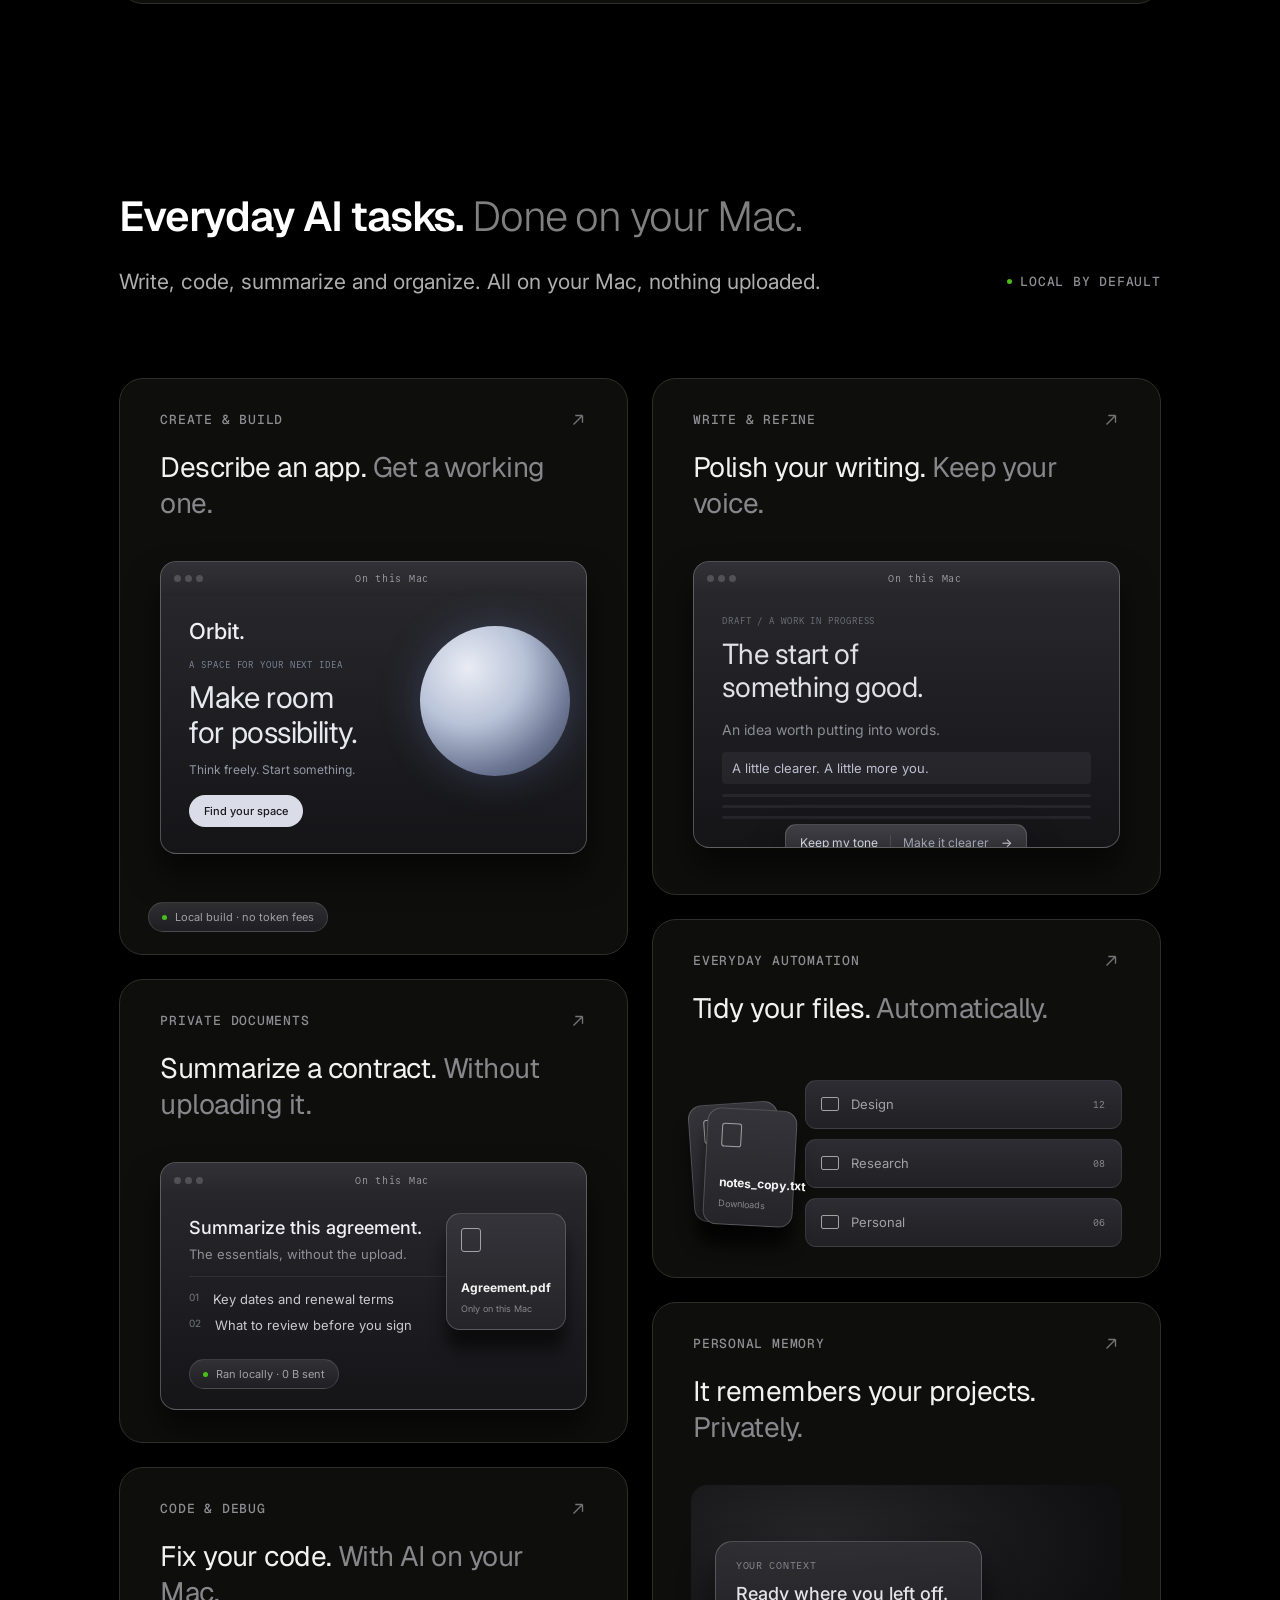
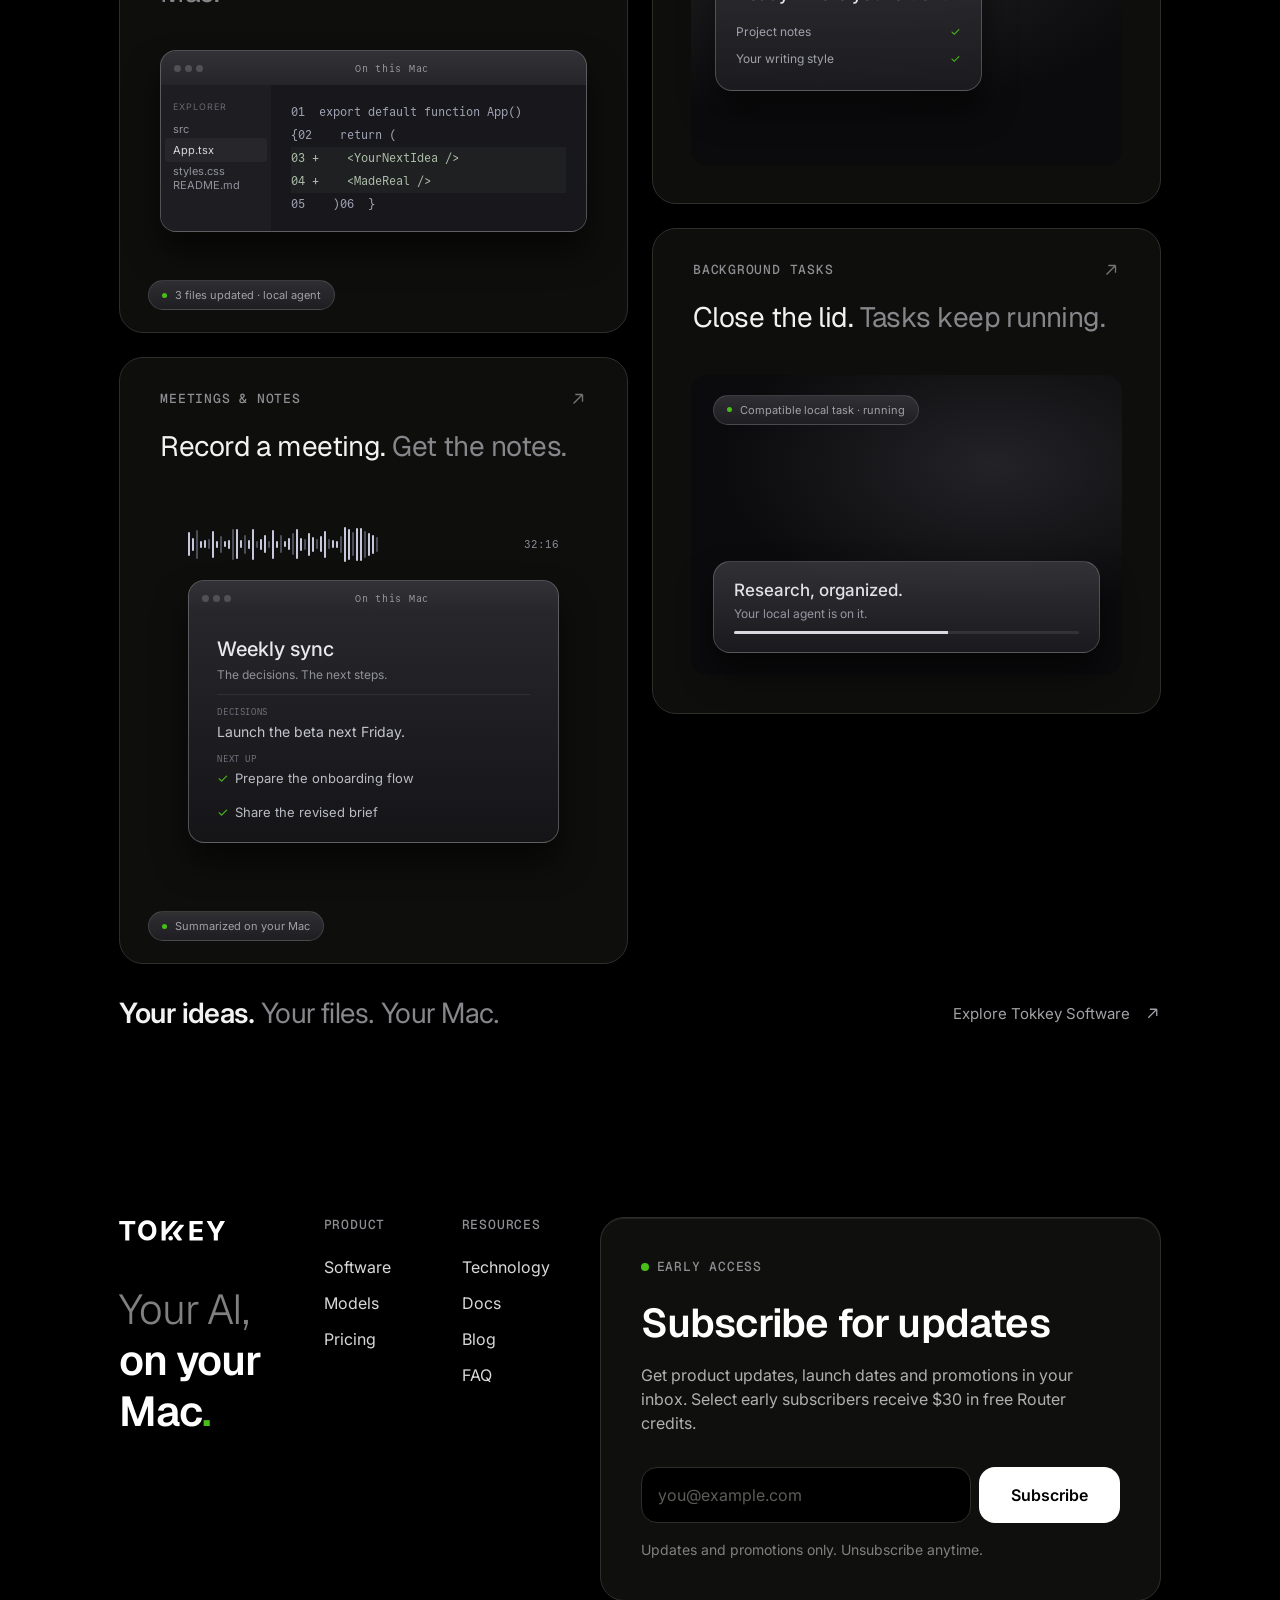
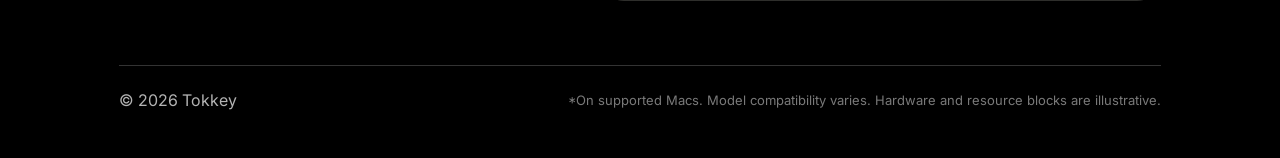
==== commit 9f5e6b23: "Mobile: Advanced view on Models shows every control inline; hamburger menu on Home and Software - Mo" ====
--- a/index.html
+++ b/index.html
@@ -2064,4 +2064,5 @@
   .s2d dd{font-size:15px}
 }
 </style>
+<script src="assets/mob-menu.js"></script>
 </body></html>
